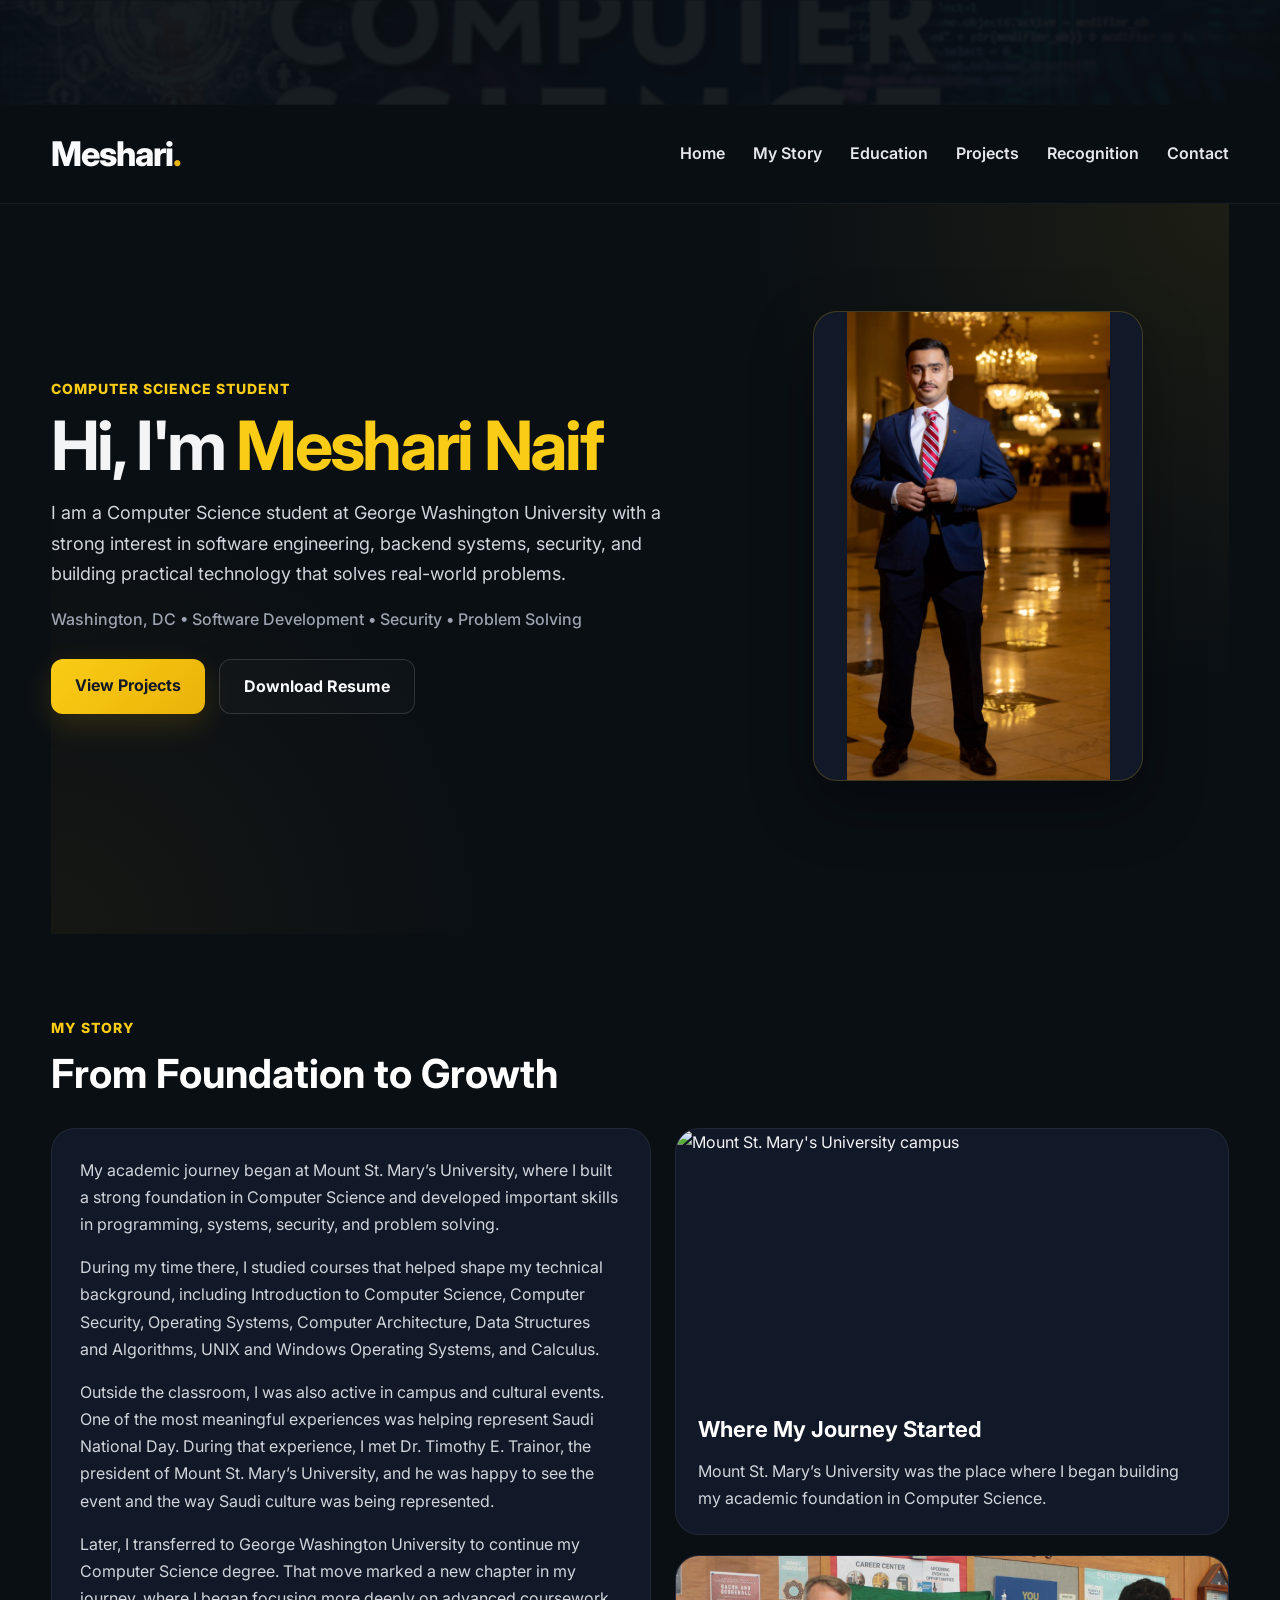
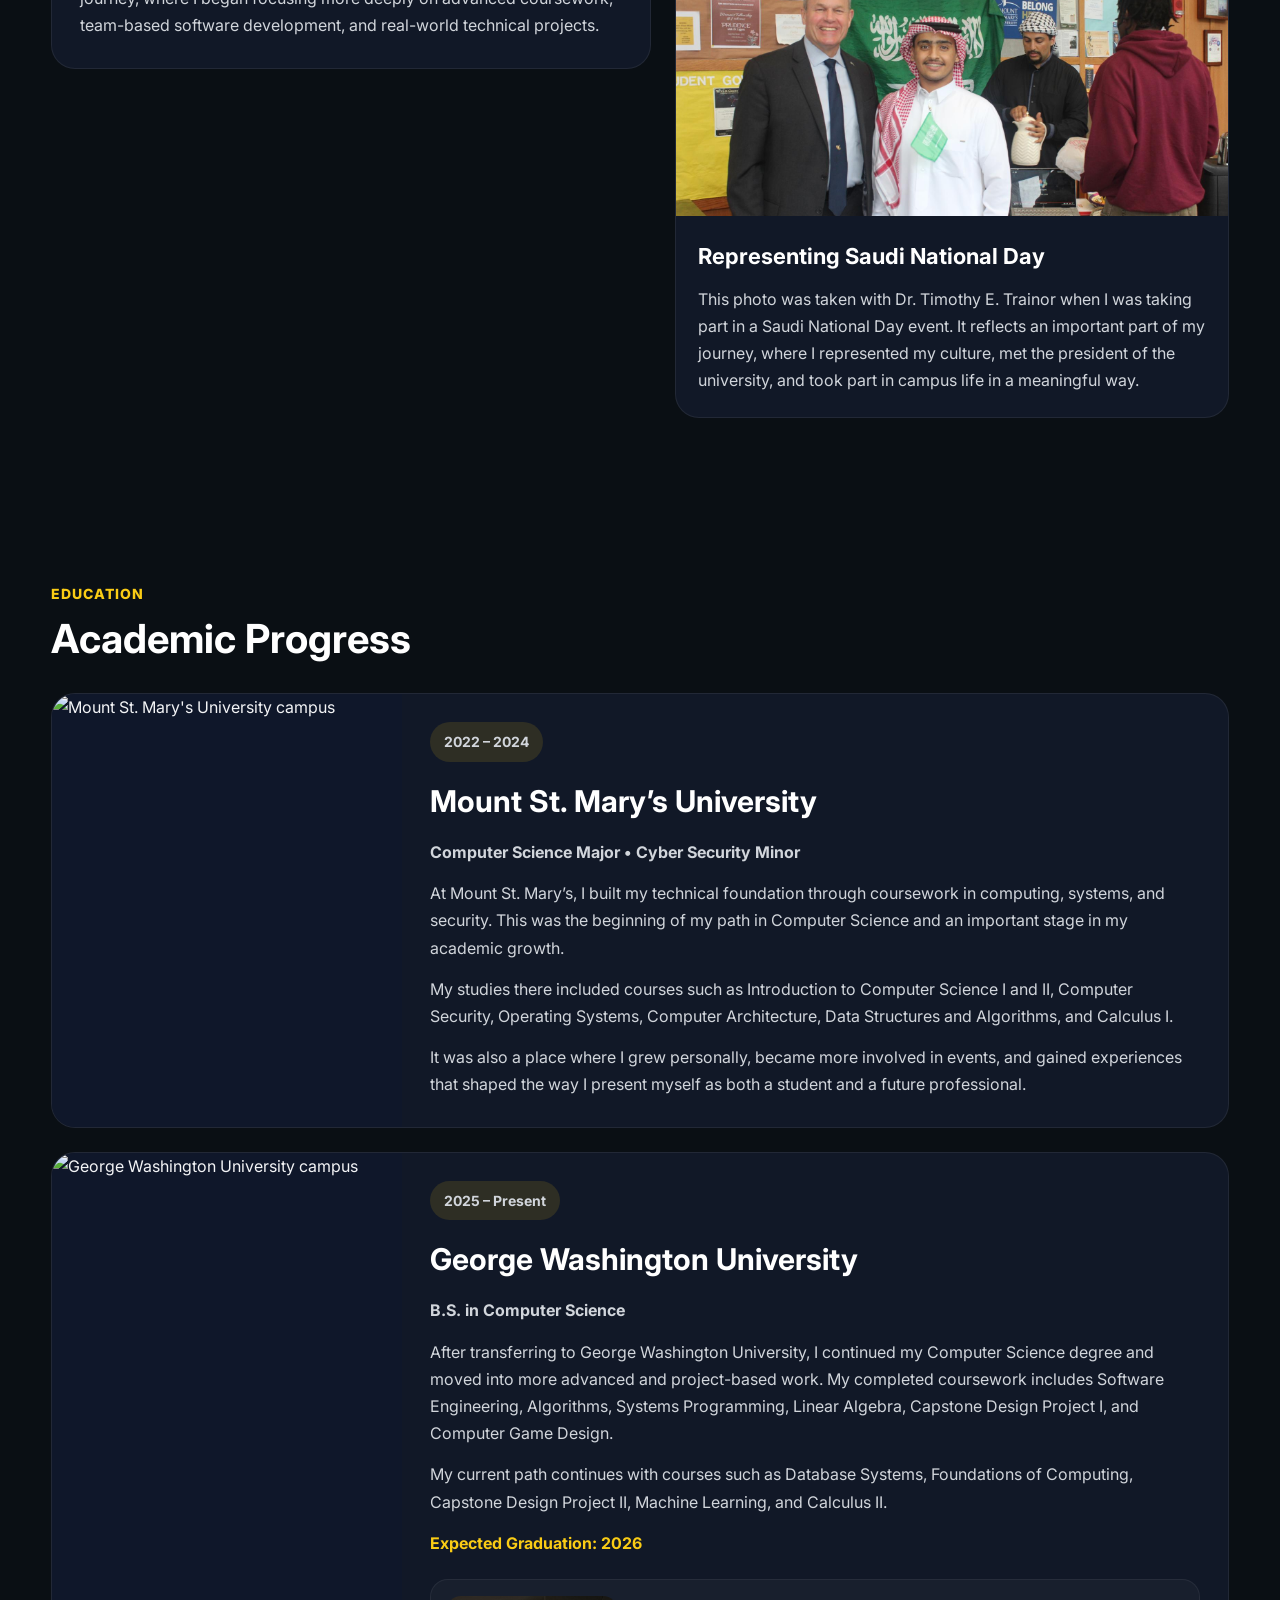
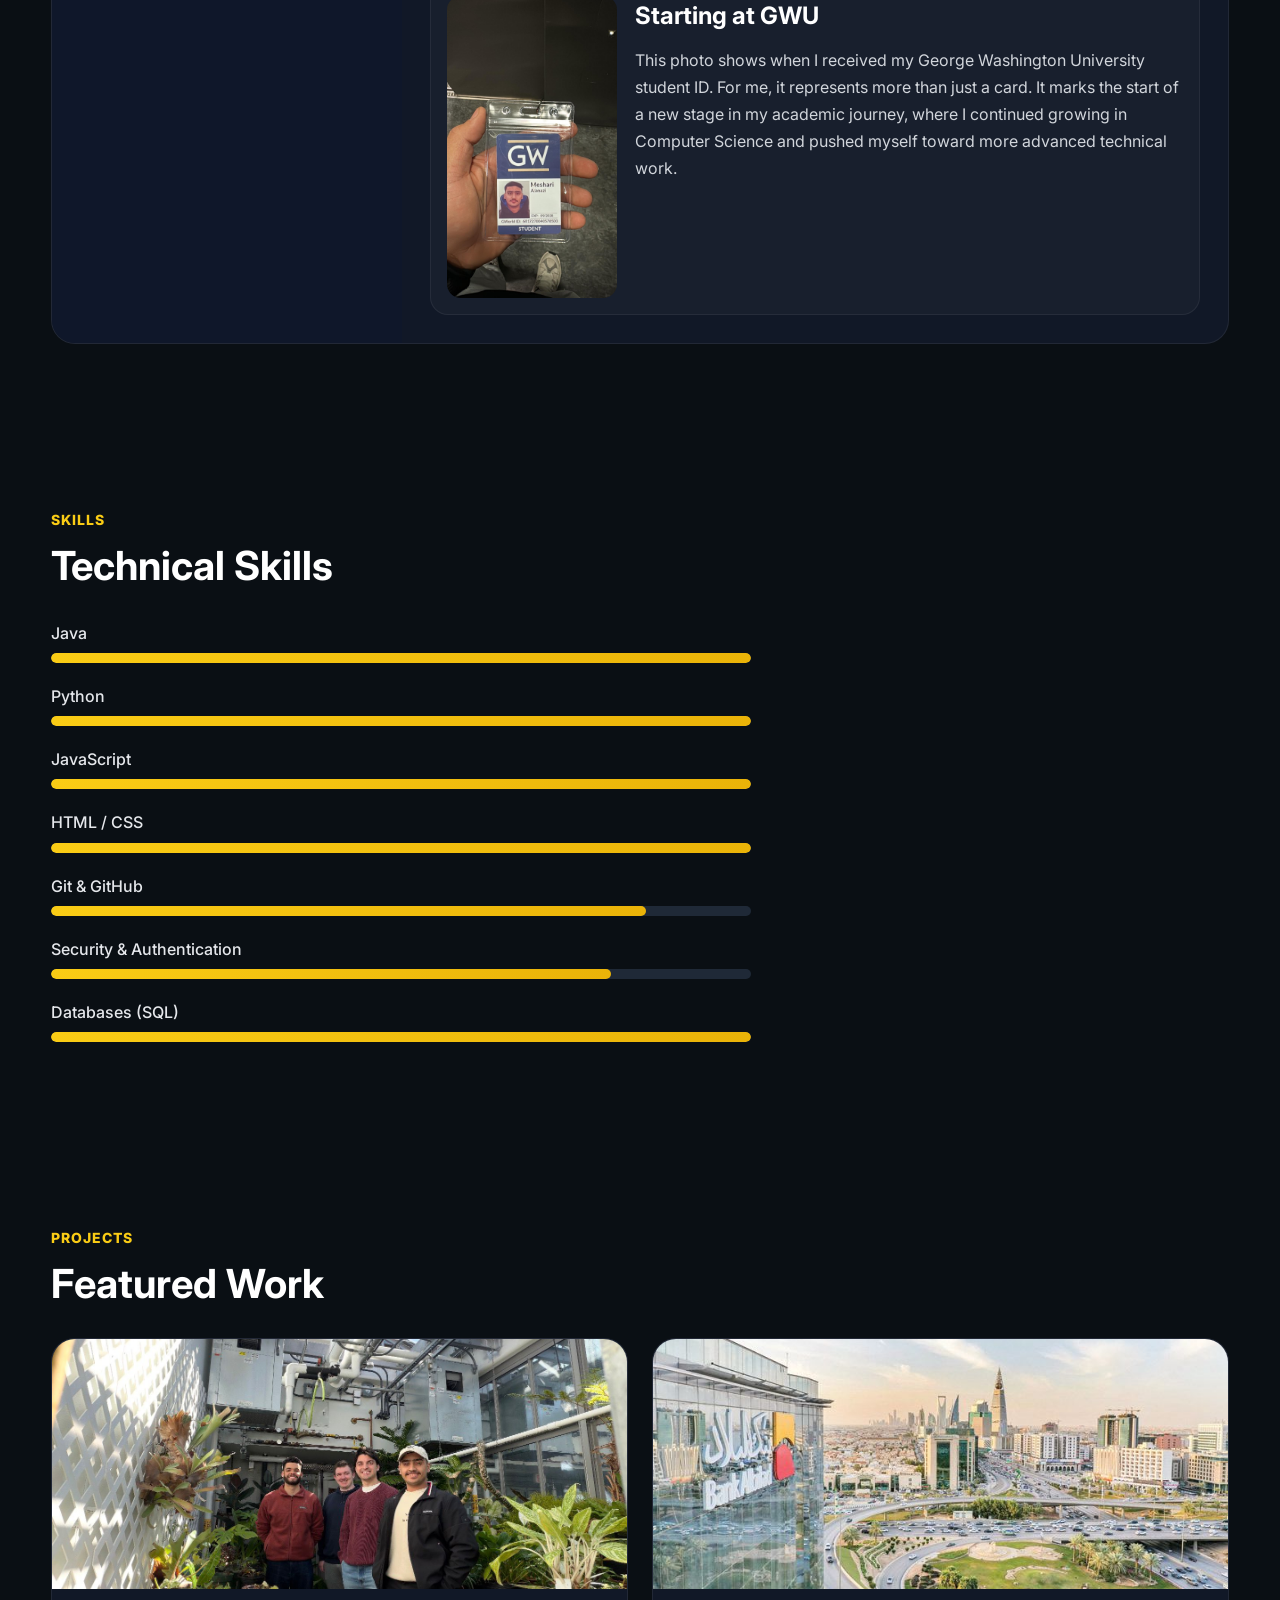
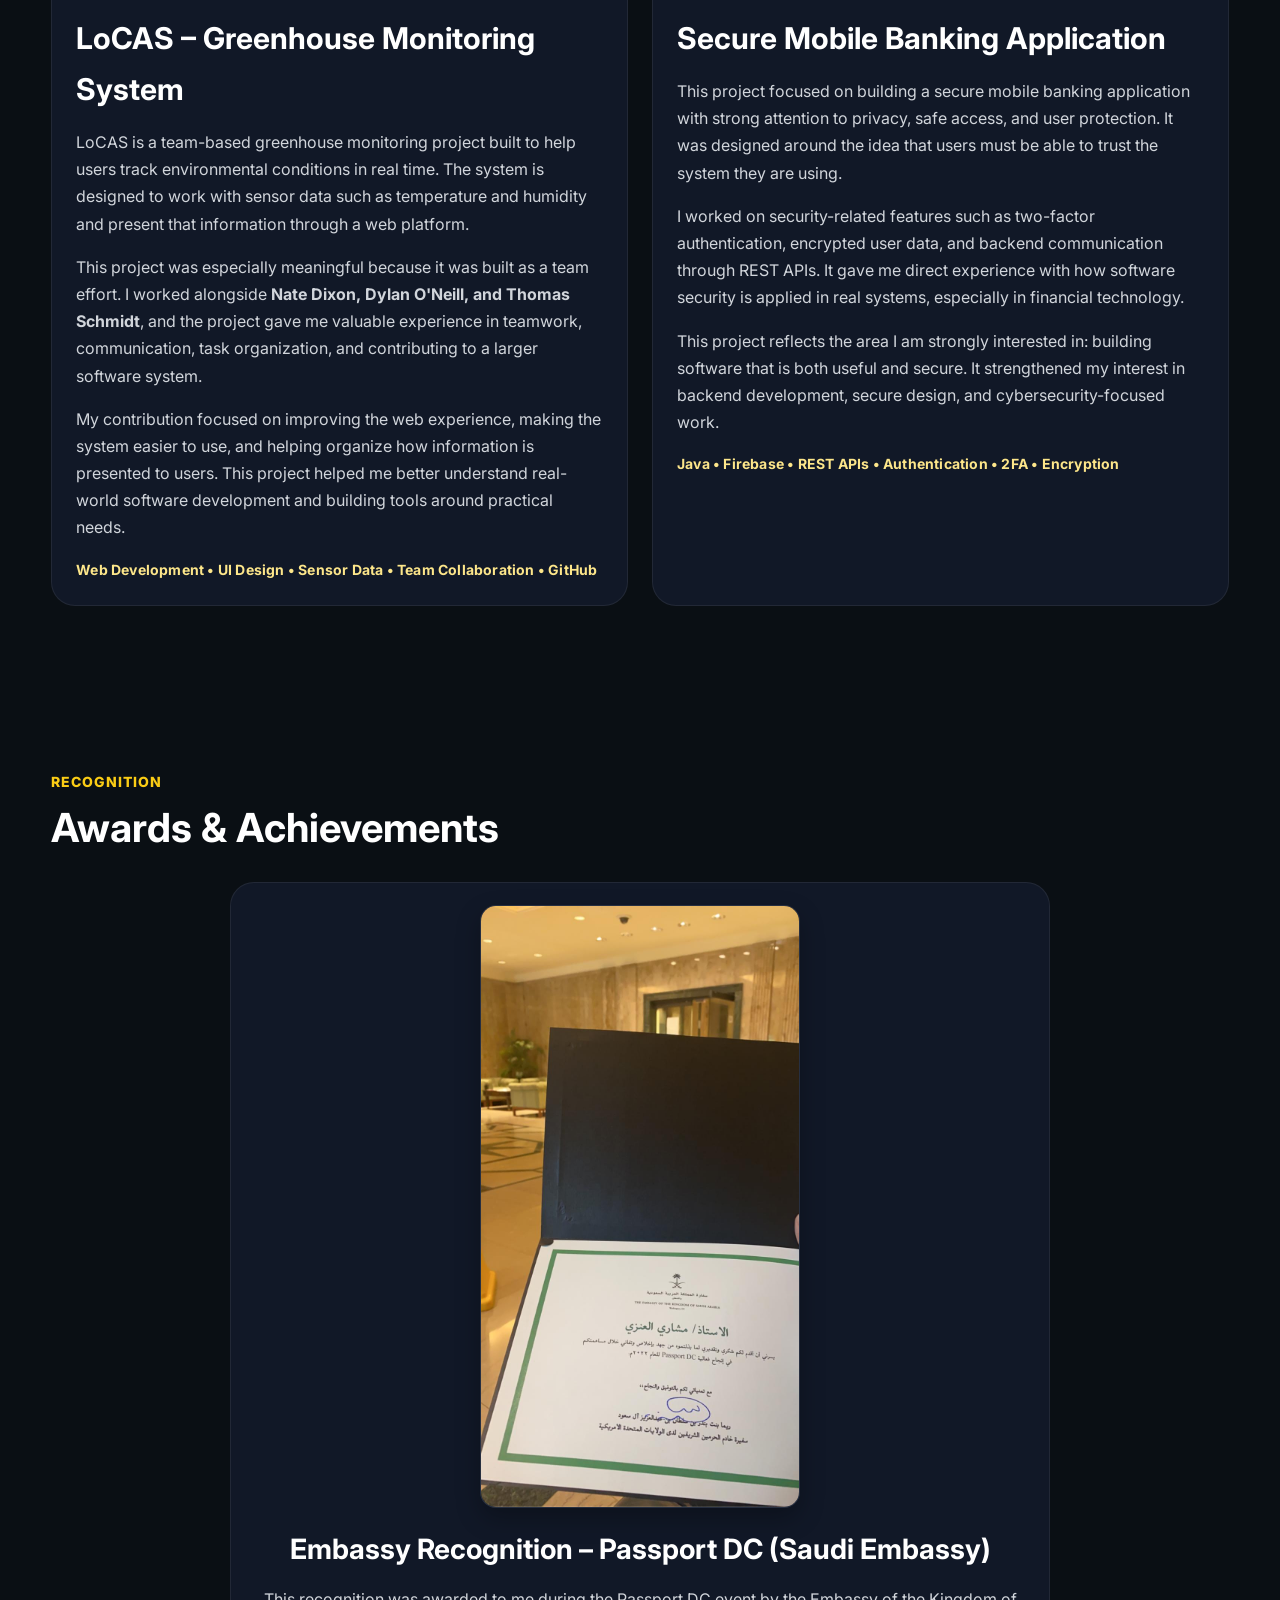
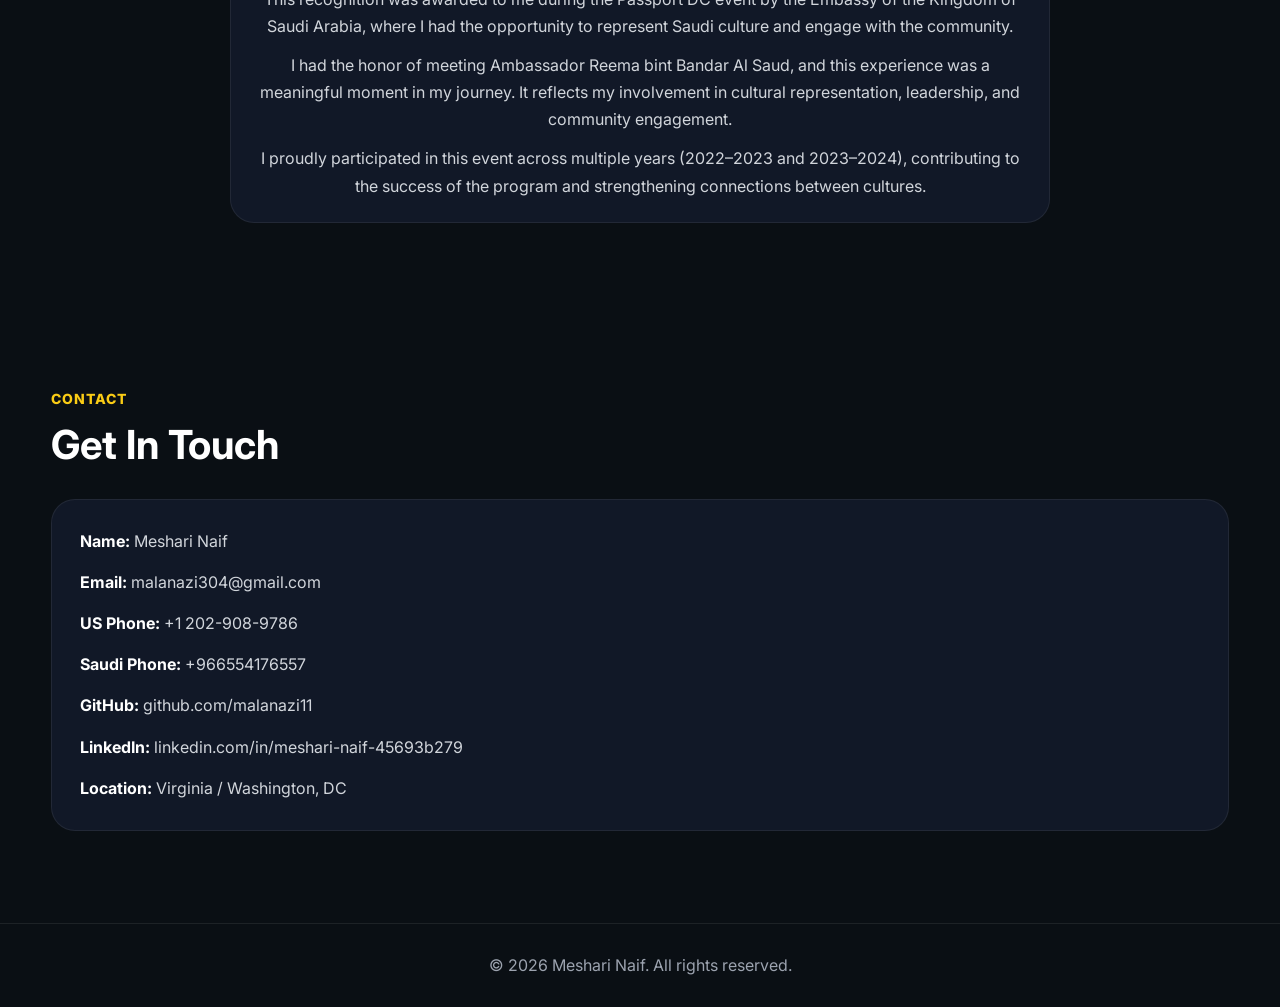
==== index.html @ 8fb0c84b "Add files via upload upload portfolio" ====
<!DOCTYPE html>
<html lang="en">
<head>
  <meta charset="UTF-8" />
  <meta name="viewport" content="width=device-width, initial-scale=1.0" />
  <title>Meshari Naif | Portfolio</title>

  <link rel="preconnect" href="https://fonts.googleapis.com">
  <link rel="preconnect" href="https://fonts.gstatic.com" crossorigin>
  <link href="https://fonts.googleapis.com/css2?family=Inter:wght@400;500;600;700;800&display=swap" rel="stylesheet">

  <link rel="stylesheet" href="style.css" />
</head>
<body>

  <div class="top-banner">
    <img src="images/cs-banner.jpg" alt="Computer Science banner">
  </div>

  <header class="header">
    <nav class="navbar">
      <a href="#home" class="logo">Meshari<span>.</span></a>

      <ul class="nav-links">
        <li><a href="#home">Home</a></li>
        <li><a href="#story">My Story</a></li>
        <li><a href="#education">Education</a></li>
        <li><a href="#projects">Projects</a></li>
        <li><a href="#recognition">Recognition</a></li>
        <li><a href="#contact">Contact</a></li>
      </ul>
    </nav>
  </header>

  <main>
    <!-- HOME -->
    <section id="home" class="section hero">
      <div class="hero-text">
        <p class="section-label">Computer Science Student</p>

        <h1>Hi, I'm <span>Meshari Naif</span></h1>

        <p class="hero-description">
          I am a Computer Science student at George Washington University with a strong interest in software engineering,
          backend systems, security, and building practical technology that solves real-world problems.
        </p>

        <p class="hero-subline">
          Washington, DC • Software Development • Security • Problem Solving
        </p>

        <div class="hero-buttons">
          <a href="#projects" class="btn btn-primary">View Projects</a>
          <a href="files/resume.pdf" target="_blank" class="btn btn-secondary">Download Resume</a>
        </div>
      </div>

      <div class="hero-image">
        <img src="images/profile.jpg" alt="Meshari Naif profile photo">
      </div>
    </section>

    <!-- STORY -->
    <section id="story" class="section">
      <div class="section-heading">
        <p class="section-label">My Story</p>
        <h2>From Foundation to Growth</h2>
      </div>

      <div class="story-grid">
        <div class="story-card">
          <p>
            My academic journey began at Mount St. Mary’s University, where I built a strong foundation in Computer Science
            and developed important skills in programming, systems, security, and problem solving.
          </p>

          <p>
            During my time there, I studied courses that helped shape my technical background, including Introduction to Computer Science,
            Computer Security, Operating Systems, Computer Architecture, Data Structures and Algorithms, UNIX and Windows Operating Systems,
            and Calculus.
          </p>

          <p>
            Outside the classroom, I was also active in campus and cultural events. One of the most meaningful experiences was helping
            represent Saudi National Day. During that experience, I met Dr. Timothy E. Trainor, the president of Mount St. Mary’s University,
            and he was happy to see the event and the way Saudi culture was being represented.
          </p>

          <p>
            Later, I transferred to George Washington University to continue my Computer Science degree.
            That move marked a new chapter in my journey, where I began focusing more deeply on advanced coursework,
            team-based software development, and real-world technical projects.
          </p>
        </div>

        <div class="story-side">
          <div class="story-photo-card">
            <img src="images/mount.jpg" alt="Mount St. Mary's University campus">
            <div class="photo-text">
              <h3>Where My Journey Started</h3>
              <p>
                Mount St. Mary’s University was the place where I began building my academic foundation in Computer Science.
              </p>
            </div>
          </div>

          <div class="story-photo-card">
            <img src="images/mount-event.jpg" alt="Photo with Dr. Timothy E. Trainor at a Saudi National Day event">
            <div class="photo-text">
              <h3>Representing Saudi National Day</h3>
              <p>
                This photo was taken with Dr. Timothy E. Trainor when I was taking part in a Saudi National Day event.
                It reflects an important part of my journey, where I represented my culture, met the president of the university,
                and took part in campus life in a meaningful way.
              </p>
            </div>
          </div>
        </div>
      </div>
    </section>

    <!-- EDUCATION -->
    <section id="education" class="section">
      <div class="section-heading">
        <p class="section-label">Education</p>
        <h2>Academic Progress</h2>
      </div>

      <div class="education-list">
        <div class="education-card education-side-card">
          <div class="education-image-wrap">
            <img src="images/mount.jpg" alt="Mount St. Mary's University campus">
          </div>

          <div class="education-body">
            <p class="date-pill">2022 – 2024</p>
            <h3>Mount St. Mary’s University</h3>
            <p class="degree"><strong>Computer Science Major • Cyber Security Minor</strong></p>

            <p>
              At Mount St. Mary’s, I built my technical foundation through coursework in computing, systems, and security.
              This was the beginning of my path in Computer Science and an important stage in my academic growth.
            </p>

            <p>
              My studies there included courses such as Introduction to Computer Science I and II, Computer Security,
              Operating Systems, Computer Architecture, Data Structures and Algorithms, and Calculus I.
            </p>

            <p>
              It was also a place where I grew personally, became more involved in events, and gained experiences that shaped the way I present myself as both a student and a future professional.
            </p>
          </div>
        </div>

        <div class="education-card education-side-card gwu-combined-card">
          <div class="education-image-wrap">
            <img src="images/gwu.jpg" alt="George Washington University campus">
          </div>

          <div class="education-body">
            <p class="date-pill">2025 – Present</p>
            <h3>George Washington University</h3>
            <p class="degree"><strong>B.S. in Computer Science</strong></p>

            <p>
              After transferring to George Washington University, I continued my Computer Science degree and moved into more advanced
              and project-based work. My completed coursework includes Software Engineering, Algorithms, Systems Programming,
              Linear Algebra, Capstone Design Project I, and Computer Game Design.
            </p>

            <p>
              My current path continues with courses such as Database Systems, Foundations of Computing, Capstone Design Project II,
              Machine Learning, and Calculus II.
            </p>

            <p class="highlight">Expected Graduation: 2026</p>

            <div class="gwu-start-box">
              <img src="images/gwu-id.jpg" alt="George Washington University student ID">
              <div>
                <h4>Starting at GWU</h4>
                <p>
                  This photo shows when I received my George Washington University student ID.
                  For me, it represents more than just a card. It marks the start of a new stage in my academic journey,
                  where I continued growing in Computer Science and pushed myself toward more advanced technical work.
                </p>
              </div>
            </div>
          </div>
        </div>
      </div>
    </section>

<!-- SKILLS -->
<section id="skills" class="section">
  <div class="section-heading">
    <p class="section-label">Skills</p>
    <h2>Technical Skills</h2>
  </div>

  <div class="skills-bars">

    <div class="skill">
      <span>Java</span>
      <div class="bar"><div class="fill" style="width: 100%"></div></div>
    </div>

    <div class="skill">
      <span>Python</span>
      <div class="bar"><div class="fill" style="width: 100%"></div></div>
    </div>

    <div class="skill">
      <span>JavaScript</span>
      <div class="bar"><div class="fill" style="width: 100%"></div></div>
    </div>

    <div class="skill">
      <span>HTML / CSS</span>
      <div class="bar"><div class="fill" style="width: 100%"></div></div>
    </div>

    <div class="skill">
      <span>Git & GitHub</span>
      <div class="bar"><div class="fill" style="width: 85%"></div></div>
    </div>

    <div class="skill">
      <span>Security & Authentication</span>
      <div class="bar"><div class="fill" style="width: 80%"></div></div>
    </div>

    <div class="skill">
      <span>Databases (SQL)</span>
      <div class="bar"><div class="fill" style="width: 100%"></div></div>
    </div>

  </div>
</section>

    <!-- PROJECTS -->
    <section id="projects" class="section">
      <div class="section-heading">
        <p class="section-label">Projects</p>
        <h2>Featured Work</h2>
      </div>

      <div class="projects-grid">
        <div class="project-card">
          <img src="images/locas-team.jpg" alt="LoCAS team project image">

          <div class="project-content">
            <h3>LoCAS – Greenhouse Monitoring System</h3>

            <p>
              LoCAS is a team-based greenhouse monitoring project built to help users track environmental conditions in real time.
              The system is designed to work with sensor data such as temperature and humidity and present that information through a web platform.
            </p>

            <p>
              This project was especially meaningful because it was built as a team effort. I worked alongside
              <strong>Nate Dixon, Dylan O'Neill, and Thomas Schmidt</strong>, and the project gave me valuable experience
              in teamwork, communication, task organization, and contributing to a larger software system.
            </p>

            <p>
              My contribution focused on improving the web experience, making the system easier to use, and helping organize how information is presented to users.
              This project helped me better understand real-world software development and building tools around practical needs.
            </p>

            <p class="tech-line">Web Development • UI Design • Sensor Data • Team Collaboration • GitHub</p>
          </div>
        </div>

        <div class="project-card">
          <img src="images/bank-app.jpg" alt="Secure mobile banking application image">

          <div class="project-content">
            <h3>Secure Mobile Banking Application</h3>

            <p>
              This project focused on building a secure mobile banking application with strong attention to privacy, safe access, and user protection.
              It was designed around the idea that users must be able to trust the system they are using.
            </p>

            <p>
              I worked on security-related features such as two-factor authentication, encrypted user data, and backend communication through REST APIs.
              It gave me direct experience with how software security is applied in real systems, especially in financial technology.
            </p>

            <p>
              This project reflects the area I am strongly interested in: building software that is both useful and secure.
              It strengthened my interest in backend development, secure design, and cybersecurity-focused work.
            </p>

            <p class="tech-line">Java • Firebase • REST APIs • Authentication • 2FA • Encryption</p>
          </div>
        </div>
      </div>
    </section>

    <!-- RECOGNITION -->
    <section id="recognition" class="section">
      <div class="section-heading">
        <p class="section-label">Recognition</p>
        <h2>Awards & Achievements</h2>
      </div>

      <div class="recognition-card compact-recognition">
        <div class="recognition-image small-recognition-image">
          <img src="images/certificate.jpg" alt="Embassy recognition certificate">
        </div>

        <div class="recognition-content compact-recognition-content">
          <h3>Embassy Recognition – Passport DC (Saudi Embassy)</h3>
          <p>
            This recognition was awarded to me during the Passport DC event by the Embassy of the Kingdom of Saudi Arabia, where I had the opportunity to represent Saudi culture and engage with the community.
        </p>
          <p>
            I had the honor of meeting Ambassador Reema bint Bandar Al Saud, and this experience was a meaningful moment in my journey. It reflects my involvement in cultural representation, leadership, and community engagement.
        </p>

        <p>
            I proudly participated in this event across multiple years (2022–2023 and 2023–2024), contributing to the success of the program and strengthening connections between cultures.
        </p>
        </div>
      </div>
    </section>

    <!-- CONTACT -->
    <section id="contact" class="section">
      <div class="section-heading">
        <p class="section-label">Contact</p>
        <h2>Get In Touch</h2>
      </div>

      <div class="contact-card">
        <p><strong>Name:</strong> Meshari Naif</p>
        <p><strong>Email:</strong> malanazi304@gmail.com</p>
        <p><strong>US Phone:</strong> +1 202-908-9786</p>
        <p><strong>Saudi Phone:</strong> +966554176557</p>
        <p><strong>GitHub:</strong> github.com/malanazi11</p>
        <p><strong>LinkedIn:</strong> linkedin.com/in/meshari-naif-45693b279</p>
        <p><strong>Location:</strong> Virginia / Washington, DC</p>
      </div>
    </section>
  </main>

  <footer class="footer">
    <p>© 2026 Meshari Naif. All rights reserved.</p>
  </footer>

  <script src="script.js"></script>
</body>
</html>
---- style.css ----
* {
  margin: 0;
  padding: 0;
  box-sizing: border-box;
}

html {
  scroll-behavior: smooth;
}

body {
  font-family: 'Inter', sans-serif;
  background: #0a0f14;
  color: #f3f4f6;
  line-height: 1.7;
}

/* Banner */
.top-banner {
  width: 100%;
  height: 105px;
  overflow: hidden;
  position: relative;
  background: #0a0f14;
}

.top-banner img {
  width: 100%;
  height: 100%;
  display: block;
  object-fit: cover;
  object-position: center;
  opacity: 0.18;
  filter: blur(1px);
}

.top-banner::after {
  content: "";
  position: absolute;
  inset: 0;
  background: rgba(10, 15, 20, 0.68);
}

/* Header */
.header {
  position: sticky;
  top: 0;
  z-index: 1000;
  background: rgba(10, 15, 20, 0.98);
  backdrop-filter: blur(12px);
  border-bottom: 1px solid rgba(255, 255, 255, 0.06);
}

.navbar {
  width: 92%;
  max-width: 1200px;
  margin: 0 auto;
  padding: 20px 0;
  display: flex;
  justify-content: space-between;
  align-items: center;
}

.logo {
  color: #f9fafb;
  text-decoration: none;
  font-size: 34px;
  font-weight: 800;
  letter-spacing: -0.03em;
}

.logo span {
  color: #eab308;
}

.nav-links {
  list-style: none;
  display: flex;
  gap: 28px;
}

.nav-links a {
  color: #e5e7eb;
  text-decoration: none;
  font-weight: 600;
  transition: 0.25s ease;
}

.nav-links a:hover {
  color: #facc15;
}

/* General */
.section {
  width: 92%;
  max-width: 1200px;
  margin: 0 auto;
  padding: 82px 0;
}

.section-label {
  color: #facc15;
  font-size: 14px;
  font-weight: 800;
  text-transform: uppercase;
  letter-spacing: 1px;
  margin-bottom: 10px;
}

.section-heading {
  margin-bottom: 30px;
}

.section-heading h2 {
  font-size: 40px;
  line-height: 1.2;
  color: #ffffff;
}

/* Hero */
.hero {
  min-height: calc(100vh - 170px);
  display: grid;
  grid-template-columns: 1.1fr 0.9fr;
  align-items: center;
  gap: 64px;
  padding-top: 36px;
  background:
    radial-gradient(circle at top right, rgba(250, 204, 21, 0.08), transparent 35%),
    radial-gradient(circle at bottom left, rgba(234, 179, 8, 0.05), transparent 32%);
}

.hero-text {
  max-width: 680px;
}

.hero h1 {
  font-size: 68px;
  line-height: 1.02;
  margin-bottom: 18px;
  letter-spacing: -0.04em;
}

.hero h1 span {
  color: #facc15;
}

.hero-description {
  font-size: 18px;
  color: #d1d5db;
  margin-bottom: 16px;
}

.hero-subline {
  color: #9ca3af;
  margin-bottom: 26px;
  font-weight: 500;
}

.hero-buttons {
  display: flex;
  flex-wrap: wrap;
  gap: 14px;
}

.btn {
  display: inline-block;
  padding: 13px 24px;
  border-radius: 12px;
  text-decoration: none;
  font-weight: 700;
  transition: 0.25s ease;
}

.btn-primary {
  background: linear-gradient(135deg, #facc15, #eab308);
  color: #111827;
  box-shadow: 0 10px 30px rgba(234, 179, 8, 0.16);
}

.btn-primary:hover {
  transform: translateY(-2px);
}

.btn-secondary {
  border: 1px solid rgba(255, 255, 255, 0.14);
  color: #f8fafc;
  background: rgba(255, 255, 255, 0.02);
}

.btn-secondary:hover {
  border-color: rgba(250, 204, 21, 0.45);
  color: #facc15;
}

.hero-image {
  display: flex;
  justify-content: center;
}

.hero-image img {
  width: 330px;
  max-height: 470px;
  height: auto;
  object-fit: contain;
  border-radius: 24px;
  border: 1px solid rgba(250, 204, 21, 0.20);
  box-shadow: 0 24px 60px rgba(0, 0, 0, 0.35);
  background: #111827;
  transition: 0.3s ease;
}

.hero-image img:hover {
  transform: scale(1.02);
}

/* Cards */
.story-card,
.education-card,
.contact-card,
.project-card,
.recognition-card,
.story-photo-card {
  background: #111827;
  border: 1px solid rgba(255, 255, 255, 0.07);
  border-radius: 24px;
}

/* Story */
.story-grid {
  display: grid;
  grid-template-columns: 1.04fr 0.96fr;
  gap: 24px;
  align-items: start;
}

.story-card {
  padding: 28px;
}

.story-card p {
  color: #d1d5db;
  margin-bottom: 16px;
}

.story-card p:last-child {
  margin-bottom: 0;
}

.story-side {
  display: grid;
  gap: 20px;
}

.story-photo-card {
  overflow: hidden;
}

.story-photo-card img {
  width: 100%;
  height: 260px;
  object-fit: cover;
  display: block;
}

.photo-text {
  padding: 22px;
}

.photo-text h3 {
  font-size: 22px;
  margin-bottom: 10px;
  color: #ffffff;
}

.photo-text p {
  color: #d1d5db;
}

/* Education */
.education-list {
  display: grid;
  gap: 24px;
}

.education-side-card {
  display: grid;
  grid-template-columns: 350px 1fr;
  overflow: hidden;
}

.education-image-wrap {
  background: #0f172a;
}

.education-image-wrap img {
  width: 100%;
  height: 100%;
  min-height: 100%;
  object-fit: cover;
  display: block;
}

.education-body {
  padding: 28px;
}

.education-body h3 {
  font-size: 30px;
  margin-bottom: 12px;
  color: #ffffff;
}

.education-body p {
  color: #d1d5db;
  margin-bottom: 14px;
}

.education-body p:last-child {
  margin-bottom: 0;
}

.degree {
  color: #f8fafc;
}

.date-pill {
  display: inline-block;
  padding: 8px 14px;
  border-radius: 999px;
  background: rgba(250, 204, 21, 0.12);
  color: #fde68a;
  font-weight: 700;
  font-size: 14px;
  margin-bottom: 14px;
}

.highlight {
  color: #facc15 !important;
  font-weight: 700;
}

.gwu-start-box {
  margin-top: 22px;
  display: grid;
  grid-template-columns: 170px 1fr;
  gap: 18px;
  align-items: start;
  padding: 16px;
  border-radius: 18px;
  background: rgba(255, 255, 255, 0.03);
  border: 1px solid rgba(255, 255, 255, 0.06);
}

.gwu-start-box img {
  width: 100%;
  border-radius: 14px;
  display: block;
}

.gwu-start-box h4 {
  font-size: 24px;
  margin-bottom: 10px;
  color: #ffffff;
}

.gwu-start-box p {
  margin-bottom: 0;
  color: #d1d5db;
}

/* Projects */
.projects-grid {
  display: grid;
  grid-template-columns: repeat(2, 1fr);
  gap: 24px;
}

.project-card {
  overflow: hidden;
  transition: 0.25s ease;
}

.project-card:hover {
  transform: translateY(-5px);
  border-color: rgba(250, 204, 21, 0.22);
}

.project-card img {
  width: 100%;
  height: 250px;
  object-fit: cover;
  display: block;
  background: #0f172a;
}

.project-content {
  padding: 24px;
}

.project-content h3 {
  font-size: 30px;
  margin-bottom: 14px;
  color: #ffffff;
}

.project-content p {
  color: #d1d5db;
  margin-bottom: 16px;
}

.project-content p:last-child {
  margin-bottom: 0;
}

.tech-line {
  color: #fde68a !important;
  font-size: 14px;
  font-weight: 700;
  letter-spacing: 0.2px;
}

/* Recognition */
.compact-recognition {
  max-width: 820px;
  margin: 0 auto;
  padding: 22px;
}

.small-recognition-image {
  display: flex;
  justify-content: center;
  margin-bottom: 18px;
}

.small-recognition-image img {
  width: 100%;
  max-width: 320px;
  height: auto;
  object-fit: contain;
  border-radius: 16px;
  border: 1px solid rgba(255, 255, 255, 0.10);
  background: #0f172a;
  box-shadow: 0 10px 24px rgba(0, 0, 0, 0.28);
}

.compact-recognition-content h3 {
  text-align: center;
  font-size: 28px;
  margin-bottom: 12px;
  color: #ffffff;
}

.compact-recognition-content p {
  text-align: center;
  color: #d1d5db;
  margin-bottom: 12px;
}

.compact-recognition-content p:last-child {
  margin-bottom: 0;
}

/* Contact */
.contact-card {
  padding: 28px;
}

.contact-card p {
  color: #d1d5db;
  margin-bottom: 14px;
}

.contact-card p:last-child {
  margin-bottom: 0;
}

.contact-card strong {
  color: #ffffff;
}

/* Footer */
.footer {
  margin-top: 10px;
  padding: 28px 20px;
  text-align: center;
  color: #9ca3af;
  border-top: 1px solid rgba(255, 255, 255, 0.08);
}

/* Responsive */
@media (max-width: 1100px) {
  .hero,
  .story-grid,
  .projects-grid,
  .education-side-card,
  .gwu-start-box {
    grid-template-columns: 1fr;
  }

  .hero {
    min-height: auto;
    padding-top: 20px;
  }

  .hero-image {
    justify-content: flex-start;
  }
}

@media (max-width: 900px) {
  .hero h1 {
    font-size: 52px;
  }

  .section-heading h2 {
    font-size: 34px;
  }

  .project-content h3,
  .compact-recognition-content h3,
  .education-body h3 {
    font-size: 26px;
  }
}

@media (max-width: 768px) {
  .top-banner {
    height: 78px;
  }

  .navbar {
    flex-direction: column;
    gap: 18px;
  }

  .nav-links {
    flex-wrap: wrap;
    justify-content: center;
    gap: 14px;
  }

  .hero {
    text-align: center;
    min-height: auto;
    padding-top: 10px;
  }

  .hero-image {
    justify-content: center;
  }

  .hero-buttons {
    justify-content: center;
  }
}

@media (max-width: 576px) {
  .section {
    width: 92%;
    padding: 72px 0;
  }

  .hero h1 {
    font-size: 40px;
  }

  .hero-description {
    font-size: 16px;
  }

  .section-heading h2 {
    font-size: 30px;
  }

  .hero-image img {
    width: 245px;
  }

  .story-photo-card img,
  .project-card img,
  .education-image-wrap img {
    height: 220px;
  }
}
@media (max-width: 900px) {
  .skills-grid {
    grid-template-columns: 1fr 1fr;
  }
}

@media (max-width: 600px) {
  .skills-grid {
    grid-template-columns: 1fr;
  }
}
/* Skills Bars */
.skills-bars {
  max-width: 700px;
}

.skill {
  margin-bottom: 20px;
}

.skill span {
  display: block;
  margin-bottom: 6px;
  font-weight: 500;
  color: #e5e7eb;
}

.bar {
  width: 100%;
  height: 10px;
  background: #1f2937;
  border-radius: 10px;
  overflow: hidden;
}

.fill {
  height: 100%;
  background: linear-gradient(90deg, #facc15, #eab308);
  border-radius: 10px;
  transition: width 1s ease;
}
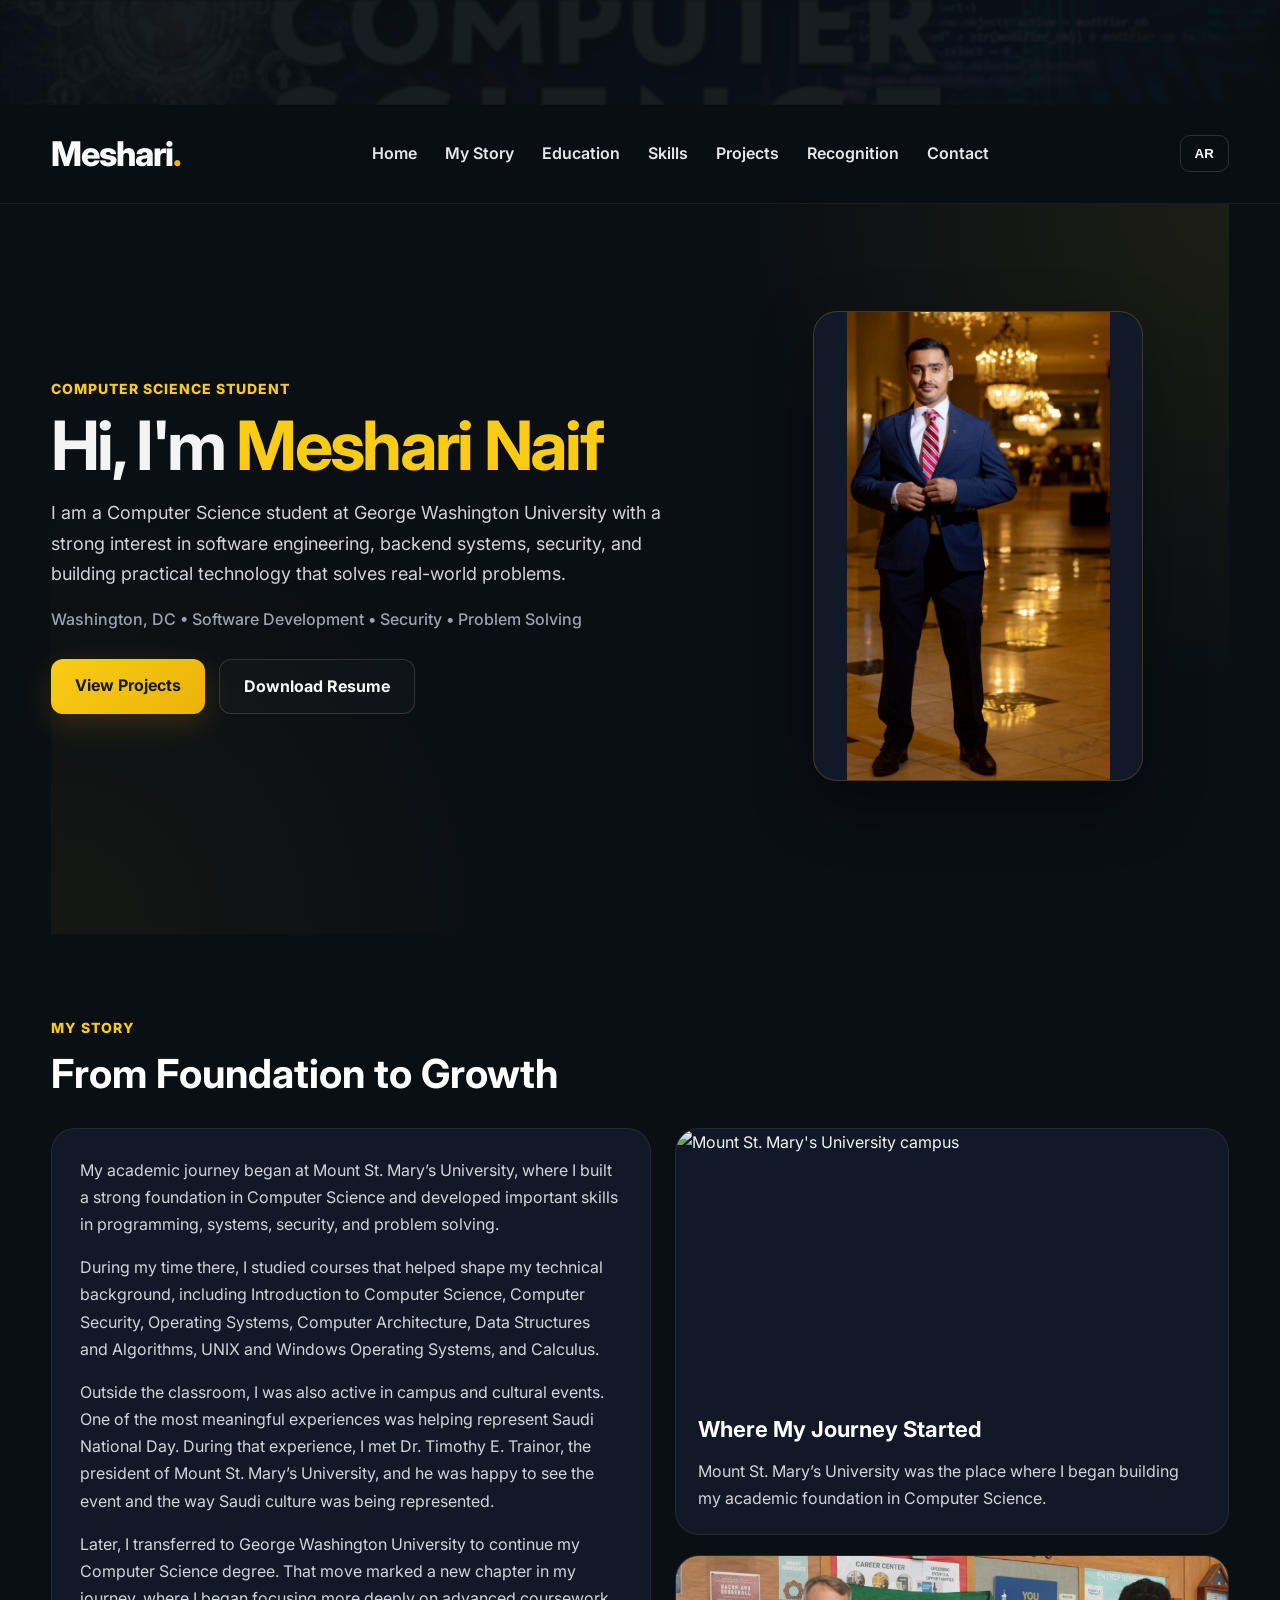
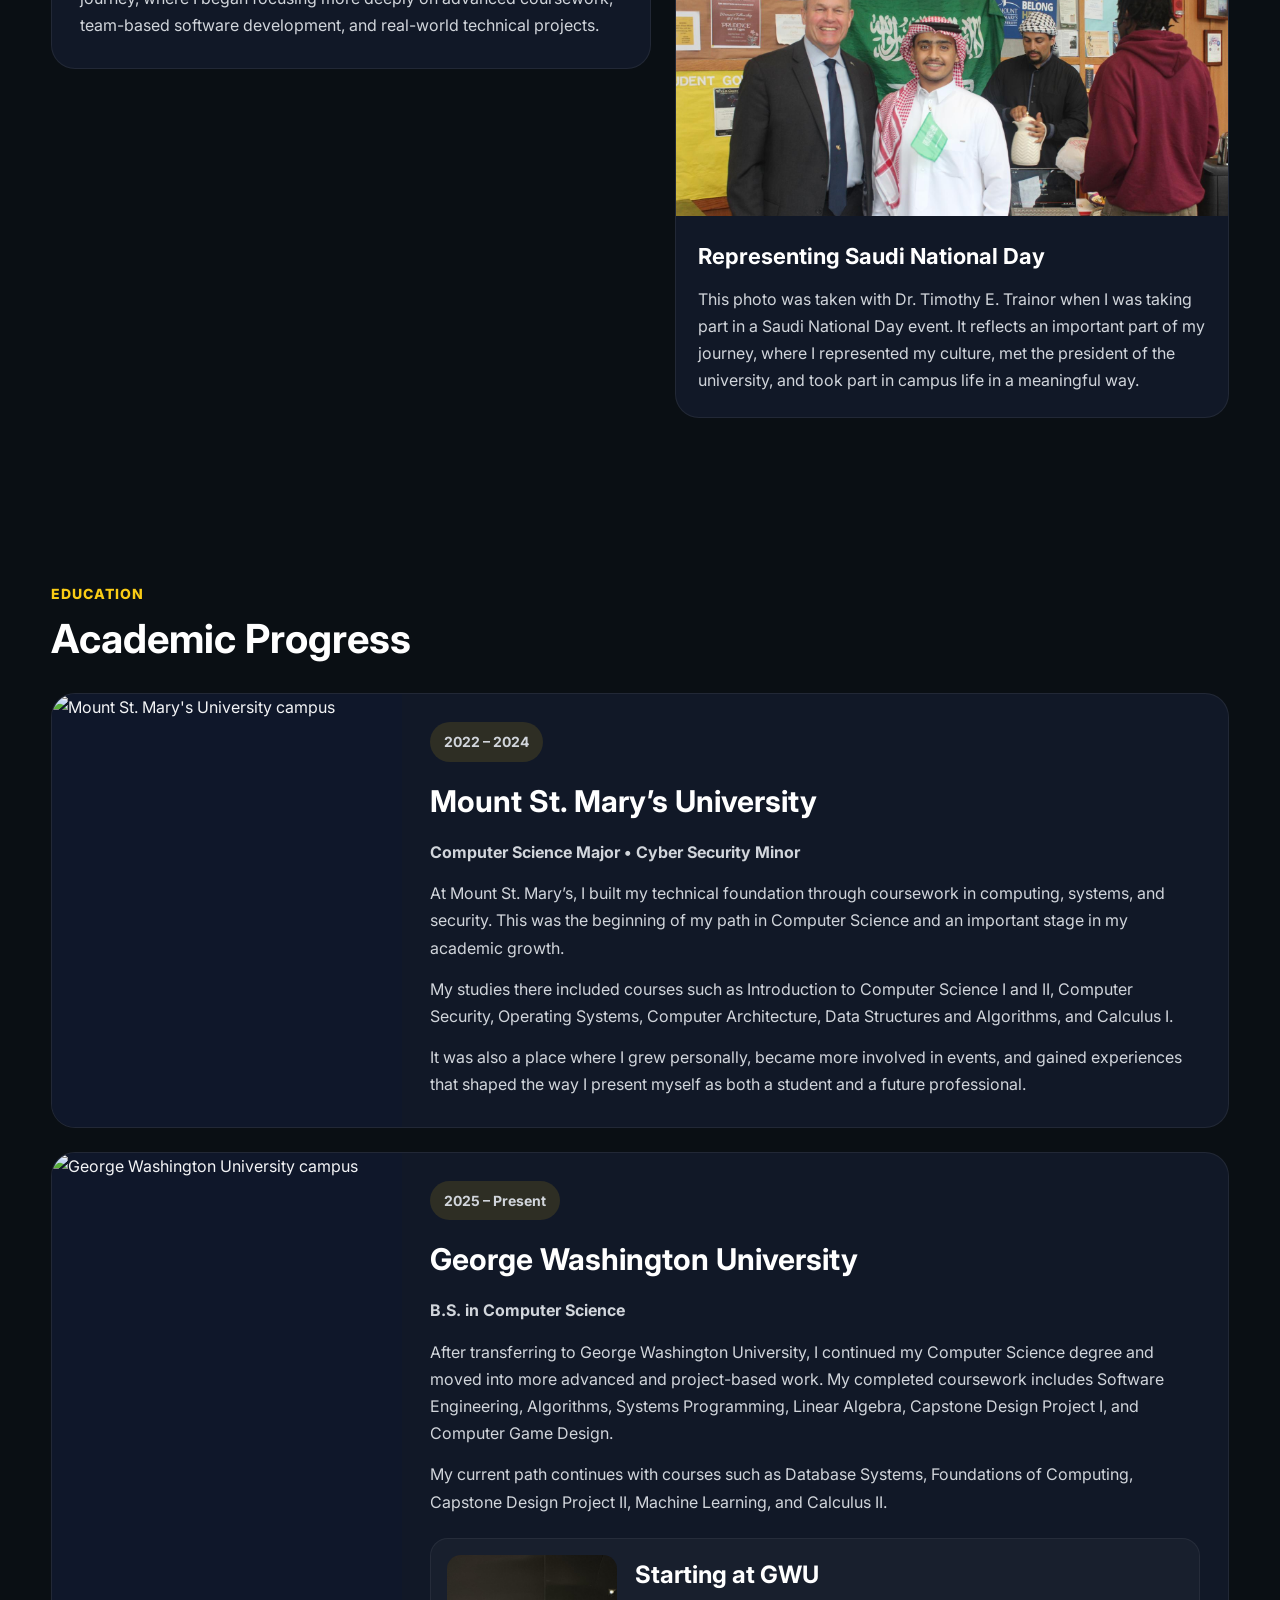
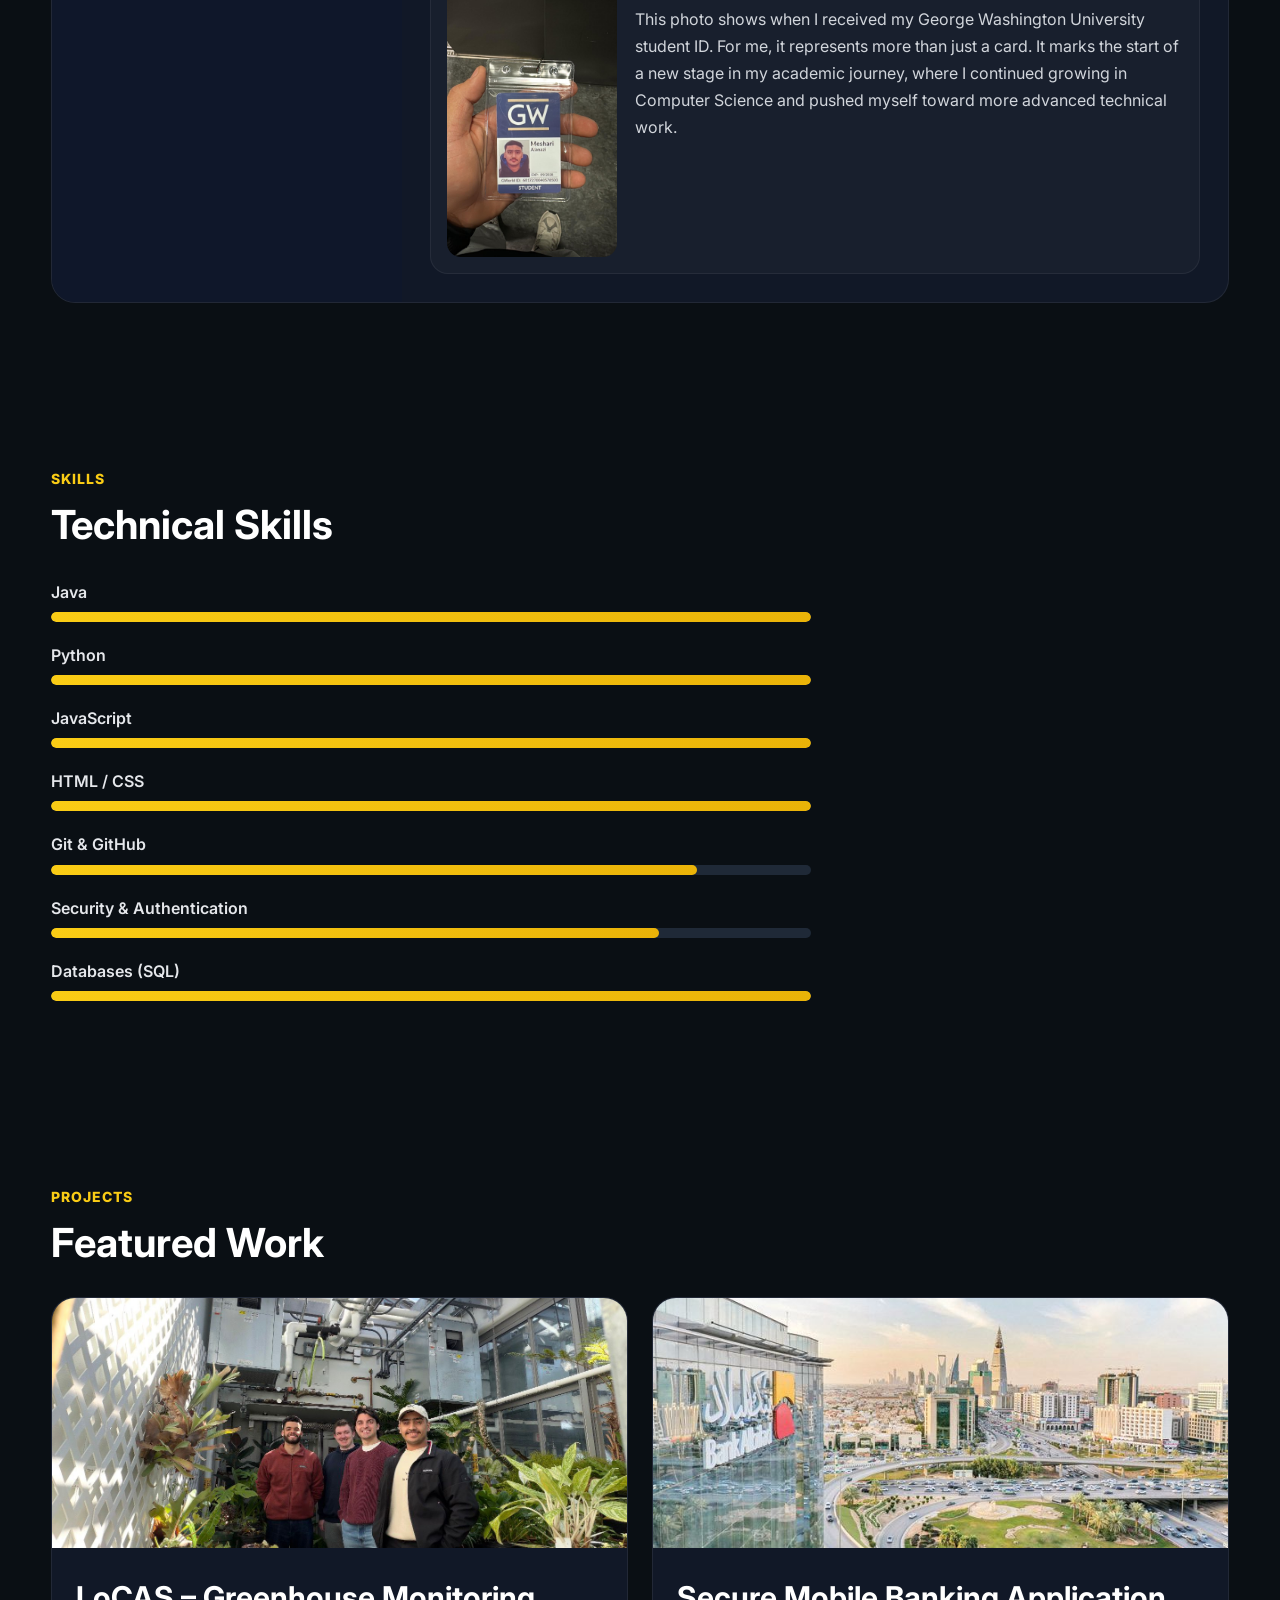
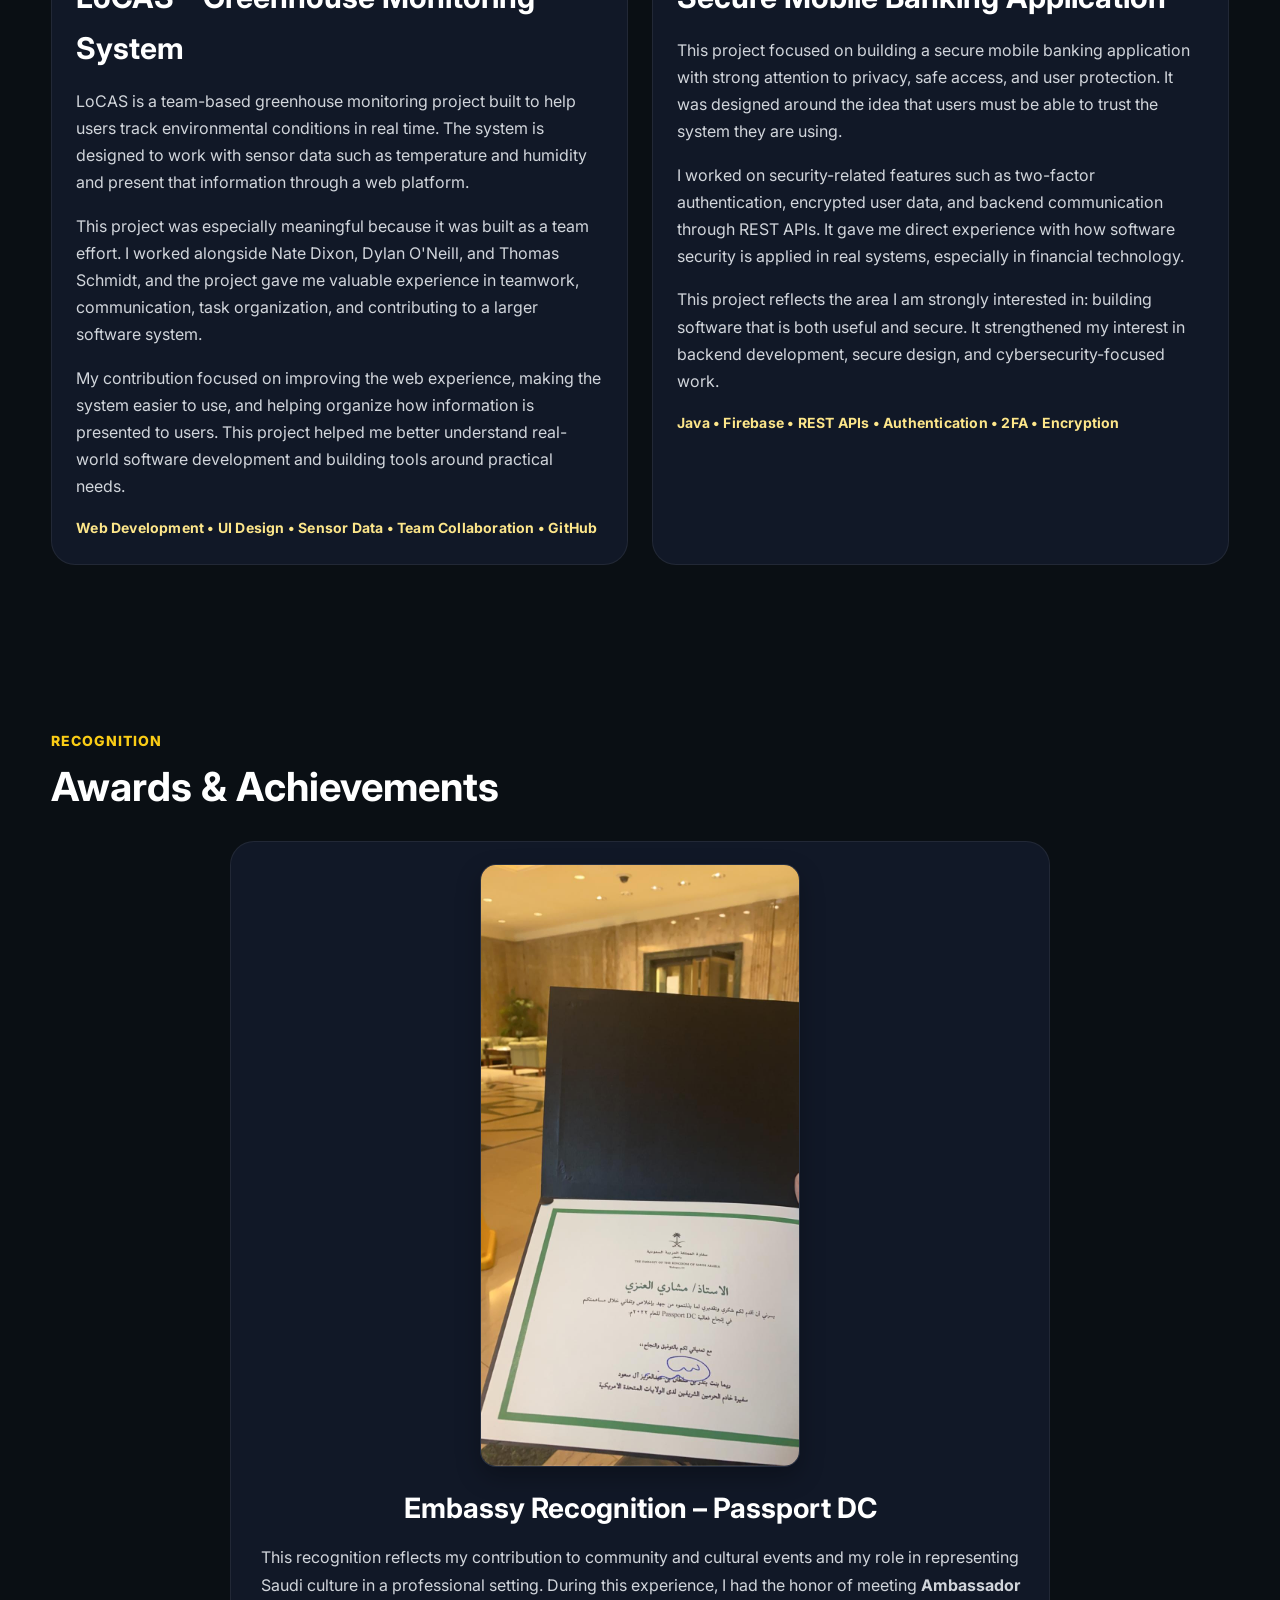
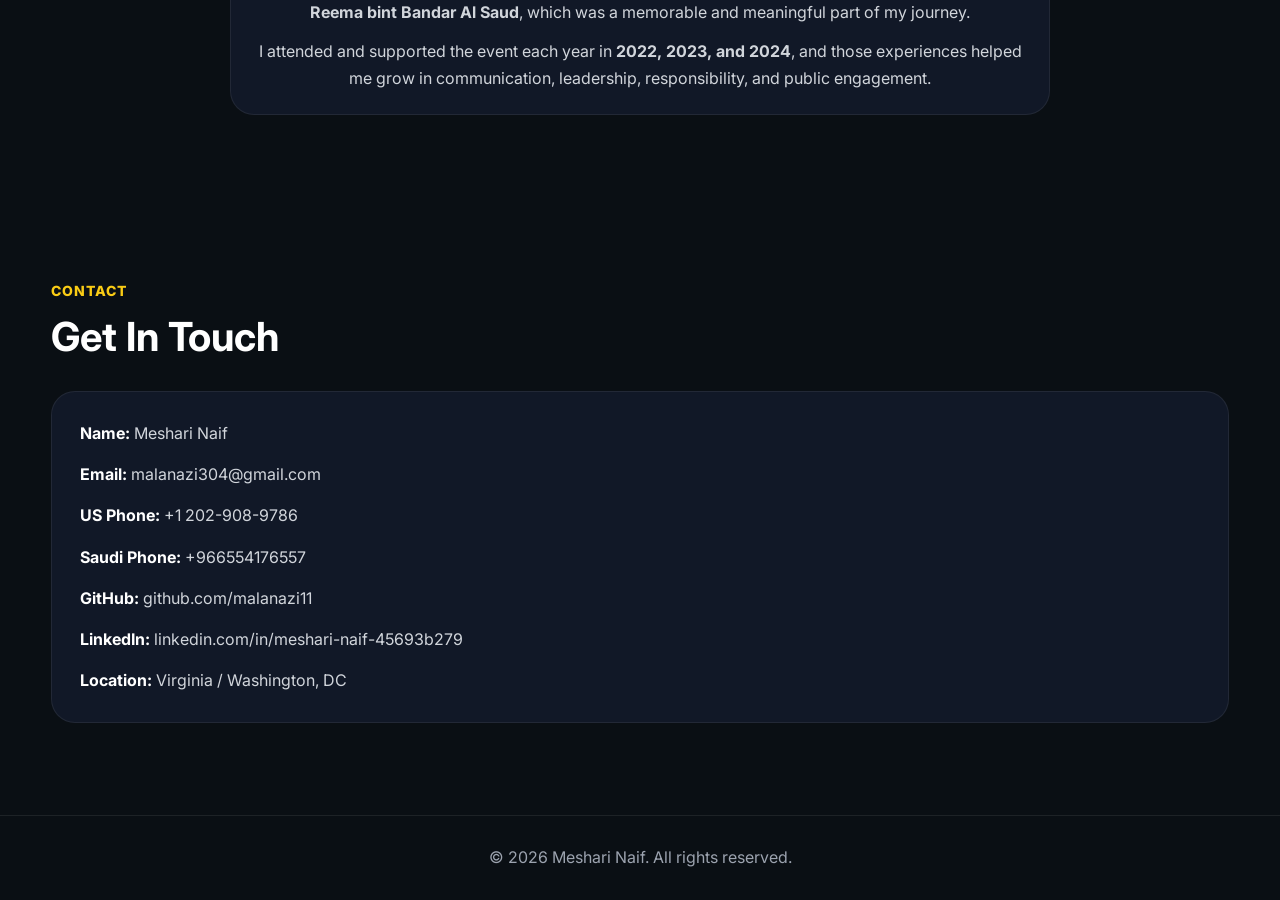
==== commit 91f9b15a: "Add files via upload update translation and content" ====
--- a/index.html
+++ b/index.html
@@ -22,13 +22,18 @@
       <a href="#home" class="logo">Meshari<span>.</span></a>
 
       <ul class="nav-links">
-        <li><a href="#home">Home</a></li>
-        <li><a href="#story">My Story</a></li>
-        <li><a href="#education">Education</a></li>
-        <li><a href="#projects">Projects</a></li>
-        <li><a href="#recognition">Recognition</a></li>
-        <li><a href="#contact">Contact</a></li>
+        <li><a href="#home" id="navHome">Home</a></li>
+        <li><a href="#story" id="navStory">My Story</a></li>
+        <li><a href="#education" id="navEducation">Education</a></li>
+        <li><a href="#skills" id="navSkills">Skills</a></li>
+        <li><a href="#projects" id="navProjects">Projects</a></li>
+        <li><a href="#recognition" id="navRecognition">Recognition</a></li>
+        <li><a href="#contact" id="navContact">Contact</a></li>
       </ul>
+
+      <div class="language-switch">
+        <button id="langToggle">AR</button>
+      </div>
     </nav>
   </header>
 
@@ -36,22 +41,22 @@
     <!-- HOME -->
     <section id="home" class="section hero">
       <div class="hero-text">
-        <p class="section-label">Computer Science Student</p>
-
-        <h1>Hi, I'm <span>Meshari Naif</span></h1>
-
-        <p class="hero-description">
+        <p class="section-label" id="heroLabel">Computer Science Student</p>
+
+        <h1 id="heroTitle">Hi, I'm <span>Meshari Naif</span></h1>
+
+        <p class="hero-description" id="heroDescription">
           I am a Computer Science student at George Washington University with a strong interest in software engineering,
           backend systems, security, and building practical technology that solves real-world problems.
         </p>
 
-        <p class="hero-subline">
+        <p class="hero-subline" id="heroSubline">
           Washington, DC • Software Development • Security • Problem Solving
         </p>
 
         <div class="hero-buttons">
-          <a href="#projects" class="btn btn-primary">View Projects</a>
-          <a href="files/resume.pdf" target="_blank" class="btn btn-secondary">Download Resume</a>
+          <a href="#projects" class="btn btn-primary" id="viewProjectsBtn">View Projects</a>
+          <a href="files/resume.pdf" target="_blank" class="btn btn-secondary" id="resumeBtn">Download Resume</a>
         </div>
       </div>
 
@@ -63,30 +68,30 @@
     <!-- STORY -->
     <section id="story" class="section">
       <div class="section-heading">
-        <p class="section-label">My Story</p>
-        <h2>From Foundation to Growth</h2>
+        <p class="section-label" id="storyLabel">My Story</p>
+        <h2 id="storyHeading">From Foundation to Growth</h2>
       </div>
 
       <div class="story-grid">
         <div class="story-card">
-          <p>
+          <p id="storyP1">
             My academic journey began at Mount St. Mary’s University, where I built a strong foundation in Computer Science
             and developed important skills in programming, systems, security, and problem solving.
           </p>
 
-          <p>
+          <p id="storyP2">
             During my time there, I studied courses that helped shape my technical background, including Introduction to Computer Science,
             Computer Security, Operating Systems, Computer Architecture, Data Structures and Algorithms, UNIX and Windows Operating Systems,
             and Calculus.
           </p>
 
-          <p>
+          <p id="storyP3">
             Outside the classroom, I was also active in campus and cultural events. One of the most meaningful experiences was helping
             represent Saudi National Day. During that experience, I met Dr. Timothy E. Trainor, the president of Mount St. Mary’s University,
             and he was happy to see the event and the way Saudi culture was being represented.
           </p>
 
-          <p>
+          <p id="storyP4">
             Later, I transferred to George Washington University to continue my Computer Science degree.
             That move marked a new chapter in my journey, where I began focusing more deeply on advanced coursework,
             team-based software development, and real-world technical projects.
@@ -97,8 +102,8 @@
           <div class="story-photo-card">
             <img src="images/mount.jpg" alt="Mount St. Mary's University campus">
             <div class="photo-text">
-              <h3>Where My Journey Started</h3>
-              <p>
+              <h3 id="storyCard1Title">Where My Journey Started</h3>
+              <p id="storyCard1Text">
                 Mount St. Mary’s University was the place where I began building my academic foundation in Computer Science.
               </p>
             </div>
@@ -107,8 +112,8 @@
           <div class="story-photo-card">
             <img src="images/mount-event.jpg" alt="Photo with Dr. Timothy E. Trainor at a Saudi National Day event">
             <div class="photo-text">
-              <h3>Representing Saudi National Day</h3>
-              <p>
+              <h3 id="storyCard2Title">Representing Saudi National Day</h3>
+              <p id="storyCard2Text">
                 This photo was taken with Dr. Timothy E. Trainor when I was taking part in a Saudi National Day event.
                 It reflects an important part of my journey, where I represented my culture, met the president of the university,
                 and took part in campus life in a meaningful way.
@@ -122,8 +127,8 @@
     <!-- EDUCATION -->
     <section id="education" class="section">
       <div class="section-heading">
-        <p class="section-label">Education</p>
-        <h2>Academic Progress</h2>
+        <p class="section-label" id="educationLabel">Education</p>
+        <h2 id="educationHeading">Academic Progress</h2>
       </div>
 
       <div class="education-list">
@@ -133,21 +138,21 @@
           </div>
 
           <div class="education-body">
-            <p class="date-pill">2022 – 2024</p>
-            <h3>Mount St. Mary’s University</h3>
-            <p class="degree"><strong>Computer Science Major • Cyber Security Minor</strong></p>
-
-            <p>
+            <p class="date-pill" id="mountDate">2022 – 2024</p>
+            <h3 id="mountTitle">Mount St. Mary’s University</h3>
+            <p class="degree" id="mountDegree"><strong>Computer Science Major • Cyber Security Minor</strong></p>
+
+            <p id="mountText1">
               At Mount St. Mary’s, I built my technical foundation through coursework in computing, systems, and security.
               This was the beginning of my path in Computer Science and an important stage in my academic growth.
             </p>
 
-            <p>
+            <p id="mountText2">
               My studies there included courses such as Introduction to Computer Science I and II, Computer Security,
               Operating Systems, Computer Architecture, Data Structures and Algorithms, and Calculus I.
             </p>
 
-            <p>
+            <p id="mountText3">
               It was also a place where I grew personally, became more involved in events, and gained experiences that shaped the way I present myself as both a student and a future professional.
             </p>
           </div>
@@ -159,28 +164,28 @@
           </div>
 
           <div class="education-body">
-            <p class="date-pill">2025 – Present</p>
-            <h3>George Washington University</h3>
-            <p class="degree"><strong>B.S. in Computer Science</strong></p>
-
-            <p>
+            <p class="date-pill" id="gwuDate">2025 – Present</p>
+            <h3 id="gwuTitle">George Washington University</h3>
+            <p class="degree" id="gwuDegree"><strong>B.S. in Computer Science</strong></p>
+
+            <p id="gwuText1">
               After transferring to George Washington University, I continued my Computer Science degree and moved into more advanced
               and project-based work. My completed coursework includes Software Engineering, Algorithms, Systems Programming,
               Linear Algebra, Capstone Design Project I, and Computer Game Design.
             </p>
 
-            <p>
+            <p id="gwuText2">
               My current path continues with courses such as Database Systems, Foundations of Computing, Capstone Design Project II,
               Machine Learning, and Calculus II.
             </p>
 
-            <p class="highlight">Expected Graduation: 2026</p>
+            <!--p class="highlight" id="gwuHighlight">Expected Graduation: 2026</p-->
 
             <div class="gwu-start-box">
               <img src="images/gwu-id.jpg" alt="George Washington University student ID">
               <div>
-                <h4>Starting at GWU</h4>
-                <p>
+                <h4 id="gwuStartTitle">Starting at GWU</h4>
+                <p id="gwuStartText">
                   This photo shows when I received my George Washington University student ID.
                   For me, it represents more than just a card. It marks the start of a new stage in my academic journey,
                   where I continued growing in Computer Science and pushed myself toward more advanced technical work.
@@ -192,58 +197,56 @@
       </div>
     </section>
 
-<!-- SKILLS -->
-<section id="skills" class="section">
-  <div class="section-heading">
-    <p class="section-label">Skills</p>
-    <h2>Technical Skills</h2>
-  </div>
-
-  <div class="skills-bars">
-
-    <div class="skill">
-      <span>Java</span>
-      <div class="bar"><div class="fill" style="width: 100%"></div></div>
-    </div>
-
-    <div class="skill">
-      <span>Python</span>
-      <div class="bar"><div class="fill" style="width: 100%"></div></div>
-    </div>
-
-    <div class="skill">
-      <span>JavaScript</span>
-      <div class="bar"><div class="fill" style="width: 100%"></div></div>
-    </div>
-
-    <div class="skill">
-      <span>HTML / CSS</span>
-      <div class="bar"><div class="fill" style="width: 100%"></div></div>
-    </div>
-
-    <div class="skill">
-      <span>Git & GitHub</span>
-      <div class="bar"><div class="fill" style="width: 85%"></div></div>
-    </div>
-
-    <div class="skill">
-      <span>Security & Authentication</span>
-      <div class="bar"><div class="fill" style="width: 80%"></div></div>
-    </div>
-
-    <div class="skill">
-      <span>Databases (SQL)</span>
-      <div class="bar"><div class="fill" style="width: 100%"></div></div>
-    </div>
-
-  </div>
-</section>
+    <!-- SKILLS -->
+    <section id="skills" class="section">
+      <div class="section-heading">
+        <p class="section-label" id="skillsLabel">Skills</p>
+        <h2 id="skillsHeading">Technical Skills</h2>
+      </div>
+
+      <div class="skills-bars">
+        <div class="skill">
+          <span id="skillJava">Java</span>
+          <div class="bar"><div class="fill" style="width: 100%"></div></div>
+        </div>
+
+        <div class="skill">
+          <span id="skillPython">Python</span>
+          <div class="bar"><div class="fill" style="width: 100%"></div></div>
+        </div>
+
+        <div class="skill">
+          <span id="skillJS">JavaScript</span>
+          <div class="bar"><div class="fill" style="width: 100%"></div></div>
+        </div>
+
+        <div class="skill">
+          <span id="skillHTML">HTML / CSS</span>
+          <div class="bar"><div class="fill" style="width: 100%"></div></div>
+        </div>
+
+        <div class="skill">
+          <span id="skillGit">Git & GitHub</span>
+          <div class="bar"><div class="fill" style="width: 85%"></div></div>
+        </div>
+
+        <div class="skill">
+          <span id="skillSecurity">Security & Authentication</span>
+          <div class="bar"><div class="fill" style="width: 80%"></div></div>
+        </div>
+
+        <div class="skill">
+          <span id="skillDB">Databases (SQL)</span>
+          <div class="bar"><div class="fill" style="width: 100%"></div></div>
+        </div>
+      </div>
+    </section>
 
     <!-- PROJECTS -->
     <section id="projects" class="section">
       <div class="section-heading">
-        <p class="section-label">Projects</p>
-        <h2>Featured Work</h2>
+        <p class="section-label" id="projectsLabel">Projects</p>
+        <h2 id="projectsHeading">Featured Work</h2>
       </div>
 
       <div class="projects-grid">
@@ -251,25 +254,25 @@
           <img src="images/locas-team.jpg" alt="LoCAS team project image">
 
           <div class="project-content">
-            <h3>LoCAS – Greenhouse Monitoring System</h3>
-
-            <p>
+            <h3 id="locasTitle">LoCAS – Greenhouse Monitoring System</h3>
+
+            <p id="locasText1">
               LoCAS is a team-based greenhouse monitoring project built to help users track environmental conditions in real time.
               The system is designed to work with sensor data such as temperature and humidity and present that information through a web platform.
             </p>
 
-            <p>
+            <p id="locasText2">
               This project was especially meaningful because it was built as a team effort. I worked alongside
-              <strong>Nate Dixon, Dylan O'Neill, and Thomas Schmidt</strong>, and the project gave me valuable experience
+              Nate Dixon, Dylan O'Neill, and Thomas Schmidt, and the project gave me valuable experience
               in teamwork, communication, task organization, and contributing to a larger software system.
             </p>
 
-            <p>
+            <p id="locasText3">
               My contribution focused on improving the web experience, making the system easier to use, and helping organize how information is presented to users.
               This project helped me better understand real-world software development and building tools around practical needs.
             </p>
 
-            <p class="tech-line">Web Development • UI Design • Sensor Data • Team Collaboration • GitHub</p>
+            <p class="tech-line" id="locasTech">Web Development • UI Design • Sensor Data • Team Collaboration • GitHub</p>
           </div>
         </div>
 
@@ -277,24 +280,24 @@
           <img src="images/bank-app.jpg" alt="Secure mobile banking application image">
 
           <div class="project-content">
-            <h3>Secure Mobile Banking Application</h3>
-
-            <p>
+            <h3 id="bankTitle">Secure Mobile Banking Application</h3>
+
+            <p id="bankText1">
               This project focused on building a secure mobile banking application with strong attention to privacy, safe access, and user protection.
               It was designed around the idea that users must be able to trust the system they are using.
             </p>
 
-            <p>
+            <p id="bankText2">
               I worked on security-related features such as two-factor authentication, encrypted user data, and backend communication through REST APIs.
               It gave me direct experience with how software security is applied in real systems, especially in financial technology.
             </p>
 
-            <p>
+            <p id="bankText3">
               This project reflects the area I am strongly interested in: building software that is both useful and secure.
               It strengthened my interest in backend development, secure design, and cybersecurity-focused work.
             </p>
 
-            <p class="tech-line">Java • Firebase • REST APIs • Authentication • 2FA • Encryption</p>
+            <p class="tech-line" id="bankTech">Java • Firebase • REST APIs • Authentication • 2FA • Encryption</p>
           </div>
         </div>
       </div>
@@ -303,8 +306,8 @@
     <!-- RECOGNITION -->
     <section id="recognition" class="section">
       <div class="section-heading">
-        <p class="section-label">Recognition</p>
-        <h2>Awards & Achievements</h2>
+        <p class="section-label" id="recognitionLabel">Recognition</p>
+        <h2 id="recognitionHeading">Awards & Achievements</h2>
       </div>
 
       <div class="recognition-card compact-recognition">
@@ -313,17 +316,15 @@
         </div>
 
         <div class="recognition-content compact-recognition-content">
-          <h3>Embassy Recognition – Passport DC (Saudi Embassy)</h3>
-          <p>
-            This recognition was awarded to me during the Passport DC event by the Embassy of the Kingdom of Saudi Arabia, where I had the opportunity to represent Saudi culture and engage with the community.
-        </p>
-          <p>
-            I had the honor of meeting Ambassador Reema bint Bandar Al Saud, and this experience was a meaningful moment in my journey. It reflects my involvement in cultural representation, leadership, and community engagement.
-        </p>
-
-        <p>
-            I proudly participated in this event across multiple years (2022–2023 and 2023–2024), contributing to the success of the program and strengthening connections between cultures.
-        </p>
+          <h3 id="recognitionTitle">Embassy Recognition – Passport DC</h3>
+          <p id="recognitionText1">
+            This recognition reflects my contribution to community and cultural events and my role in representing Saudi culture in a professional setting.
+            During this experience, I had the honor of meeting <strong>Ambassador Reema bint Bandar Al Saud</strong>, which was a memorable and meaningful part of my journey.
+          </p>
+          <p id="recognitionText2">
+            I attended and supported the event each year in <strong>2022, 2023, and 2024</strong>, and those experiences helped me grow in communication,
+            leadership, responsibility, and public engagement.
+          </p>
         </div>
       </div>
     </section>
@@ -331,24 +332,24 @@
     <!-- CONTACT -->
     <section id="contact" class="section">
       <div class="section-heading">
-        <p class="section-label">Contact</p>
-        <h2>Get In Touch</h2>
+        <p class="section-label" id="contactLabel">Contact</p>
+        <h2 id="contactHeading">Get In Touch</h2>
       </div>
 
       <div class="contact-card">
-        <p><strong>Name:</strong> Meshari Naif</p>
-        <p><strong>Email:</strong> malanazi304@gmail.com</p>
-        <p><strong>US Phone:</strong> +1 202-908-9786</p>
-        <p><strong>Saudi Phone:</strong> +966554176557</p>
-        <p><strong>GitHub:</strong> github.com/malanazi11</p>
-        <p><strong>LinkedIn:</strong> linkedin.com/in/meshari-naif-45693b279</p>
-        <p><strong>Location:</strong> Virginia / Washington, DC</p>
+        <p><strong id="contactNameLabel">Name:</strong> <span id="contactName">Meshari Naif</span></p>
+        <p><strong id="contactEmailLabel">Email:</strong> <span id="contactEmail">malanazi304@gmail.com</span></p>
+        <p><strong id="contactUSLabel">US Phone:</strong> <span id="contactUS">+1 202-908-9786</span></p>
+        <p><strong id="contactSaudiLabel">Saudi Phone:</strong> <span id="contactSaudi">+966554176557</span></p>
+        <p><strong id="contactGitHubLabel">GitHub:</strong> <span id="contactGitHub">github.com/malanazi11</span></p>
+        <p><strong id="contactLinkedInLabel">LinkedIn:</strong> <span id="contactLinkedIn">linkedin.com/in/meshari-naif-45693b279</span></p>
+        <p><strong id="contactLocationLabel">Location:</strong> <span id="contactLocation">Virginia / Washington, DC</span></p>
       </div>
     </section>
   </main>
 
   <footer class="footer">
-    <p>© 2026 Meshari Naif. All rights reserved.</p>
+    <p id="footerText">© 2026 Meshari Naif. All rights reserved.</p>
   </footer>
 
   <script src="script.js"></script>
--- a/style.css
+++ b/style.css
@@ -13,6 +13,34 @@
   background: #0a0f14;
   color: #f3f4f6;
   line-height: 1.7;
+}
+
+/* Arabic mode */
+body.rtl {
+  direction: rtl;
+  text-align: right;
+}
+
+body.rtl .navbar,
+body.rtl .hero,
+body.rtl .story-grid,
+body.rtl .education-side-card,
+body.rtl .projects-grid,
+body.rtl .gwu-start-box {
+  direction: rtl;
+}
+
+body.rtl .hero-buttons,
+body.rtl .nav-links {
+  flex-direction: row-reverse;
+}
+
+body.rtl .logo {
+  order: 3;
+}
+
+body.rtl .language-switch {
+  order: 1;
 }
 
 /* Banner */
@@ -59,6 +87,7 @@
   display: flex;
   justify-content: space-between;
   align-items: center;
+  gap: 20px;
 }
 
 .logo {
@@ -67,6 +96,7 @@
   font-size: 34px;
   font-weight: 800;
   letter-spacing: -0.03em;
+  white-space: nowrap;
 }
 
 .logo span {
@@ -77,6 +107,7 @@
   list-style: none;
   display: flex;
   gap: 28px;
+  align-items: center;
 }
 
 .nav-links a {
@@ -87,6 +118,22 @@
 }
 
 .nav-links a:hover {
+  color: #facc15;
+}
+
+.language-switch button {
+  background: transparent;
+  color: #f8fafc;
+  border: 1px solid rgba(255, 255, 255, 0.14);
+  padding: 10px 14px;
+  border-radius: 10px;
+  cursor: pointer;
+  font-weight: 700;
+  transition: 0.25s ease;
+}
+
+.language-switch button:hover {
+  border-color: rgba(250, 204, 21, 0.45);
   color: #facc15;
 }
 
@@ -220,7 +267,8 @@
 .contact-card,
 .project-card,
 .recognition-card,
-.story-photo-card {
+.story-photo-card,
+.skill-card {
   background: #111827;
   border: 1px solid rgba(255, 255, 255, 0.07);
   border-radius: 24px;
@@ -369,6 +417,37 @@
   color: #d1d5db;
 }
 
+/* Skills */
+.skills-bars {
+  max-width: 760px;
+}
+
+.skill {
+  margin-bottom: 20px;
+}
+
+.skill span {
+  display: block;
+  margin-bottom: 6px;
+  font-weight: 600;
+  color: #e5e7eb;
+}
+
+.bar {
+  width: 100%;
+  height: 10px;
+  background: #1f2937;
+  border-radius: 10px;
+  overflow: hidden;
+}
+
+.fill {
+  height: 100%;
+  background: linear-gradient(90deg, #facc15, #eab308);
+  border-radius: 10px;
+  transition: width 1s ease;
+}
+
 /* Projects */
 .projects-grid {
   display: grid;
@@ -582,45 +661,4 @@
   .education-image-wrap img {
     height: 220px;
   }
-}
-@media (max-width: 900px) {
-  .skills-grid {
-    grid-template-columns: 1fr 1fr;
-  }
-}
-
-@media (max-width: 600px) {
-  .skills-grid {
-    grid-template-columns: 1fr;
-  }
-}
-/* Skills Bars */
-.skills-bars {
-  max-width: 700px;
-}
-
-.skill {
-  margin-bottom: 20px;
-}
-
-.skill span {
-  display: block;
-  margin-bottom: 6px;
-  font-weight: 500;
-  color: #e5e7eb;
-}
-
-.bar {
-  width: 100%;
-  height: 10px;
-  background: #1f2937;
-  border-radius: 10px;
-  overflow: hidden;
-}
-
-.fill {
-  height: 100%;
-  background: linear-gradient(90deg, #facc15, #eab308);
-  border-radius: 10px;
-  transition: width 1s ease;
 }
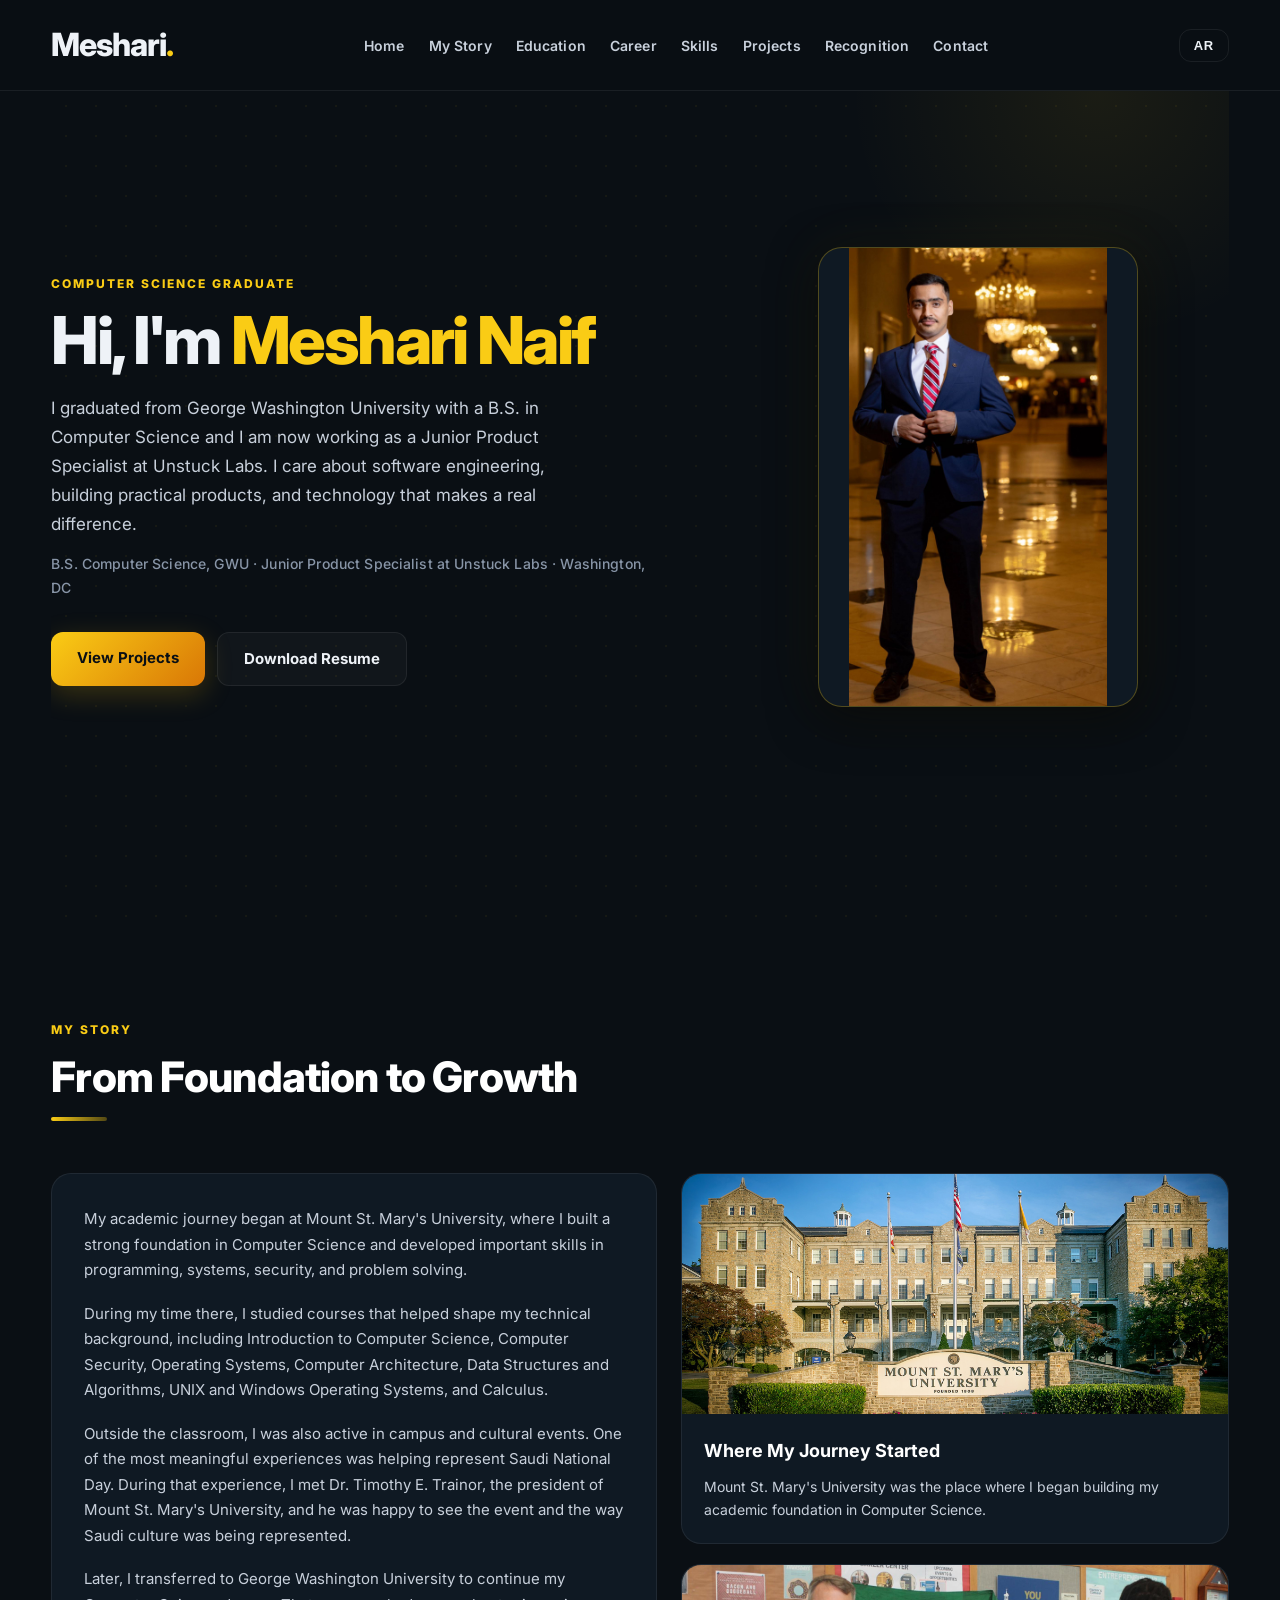
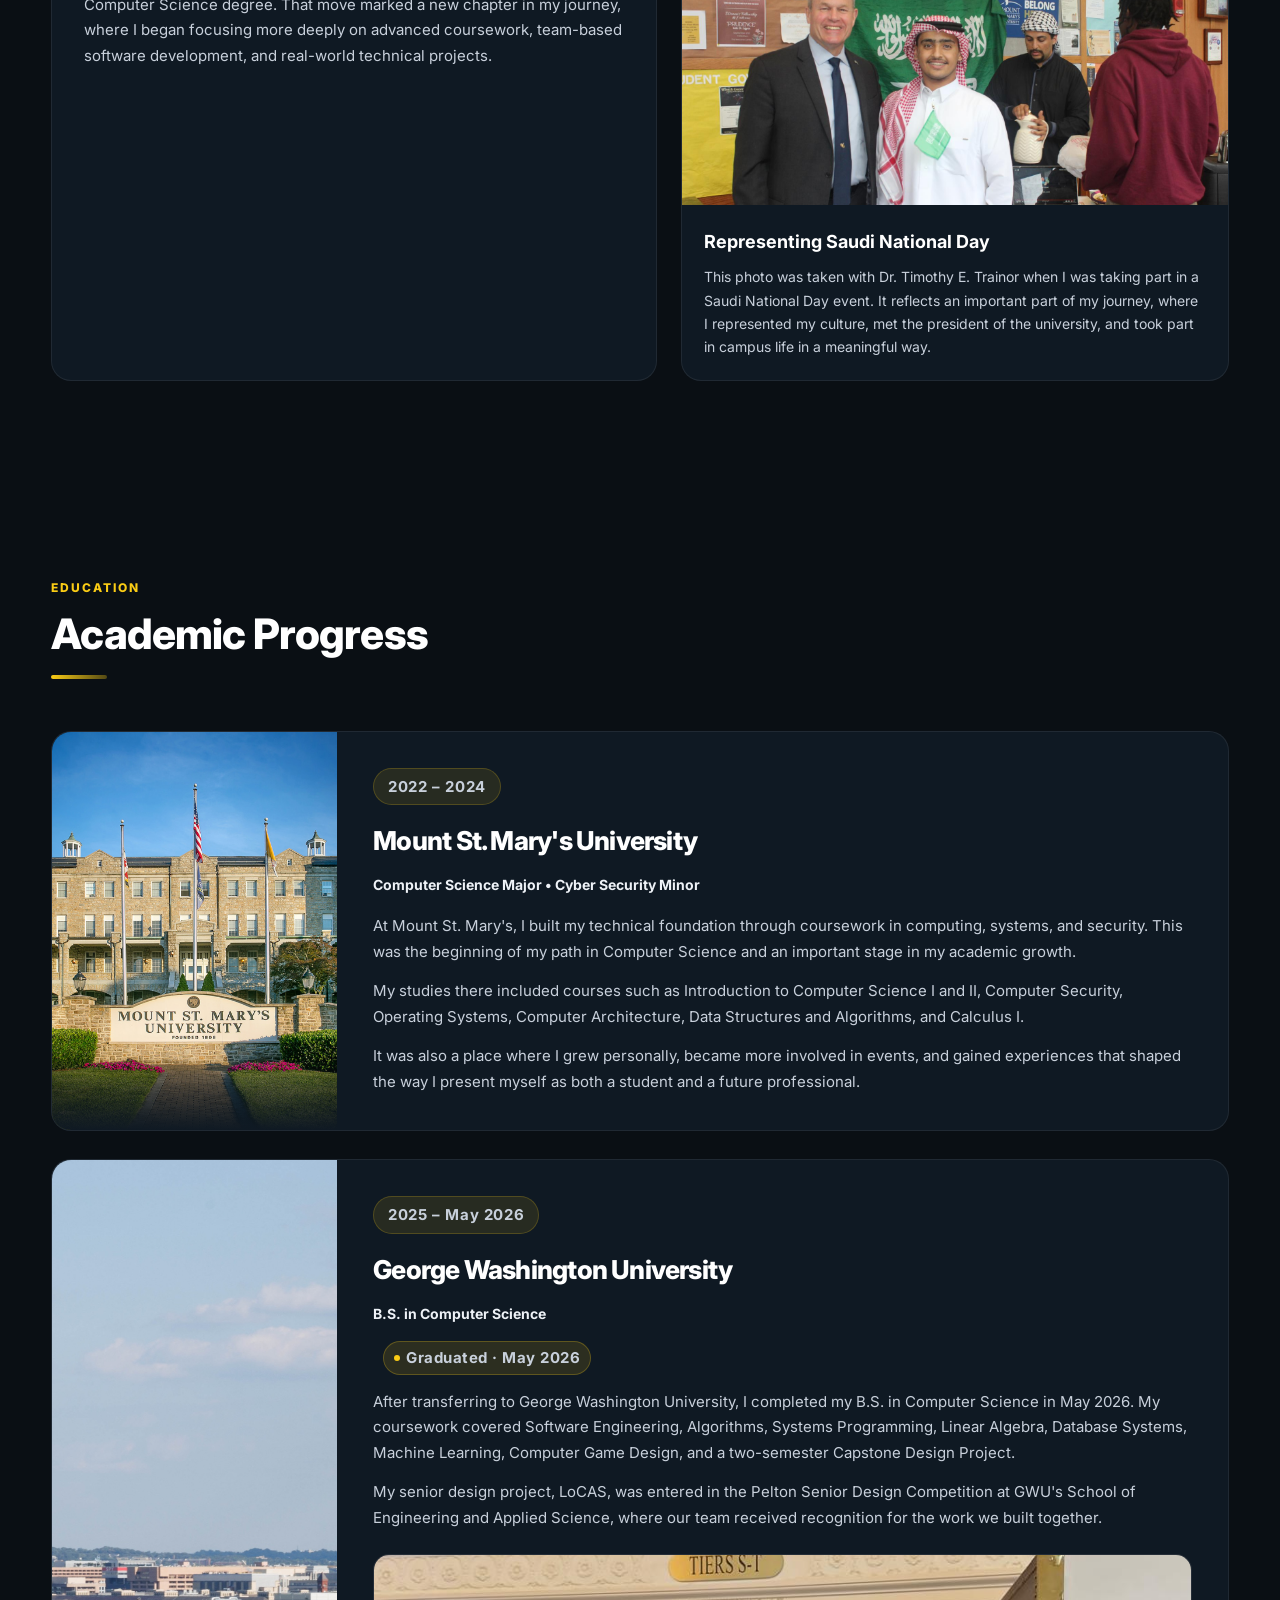
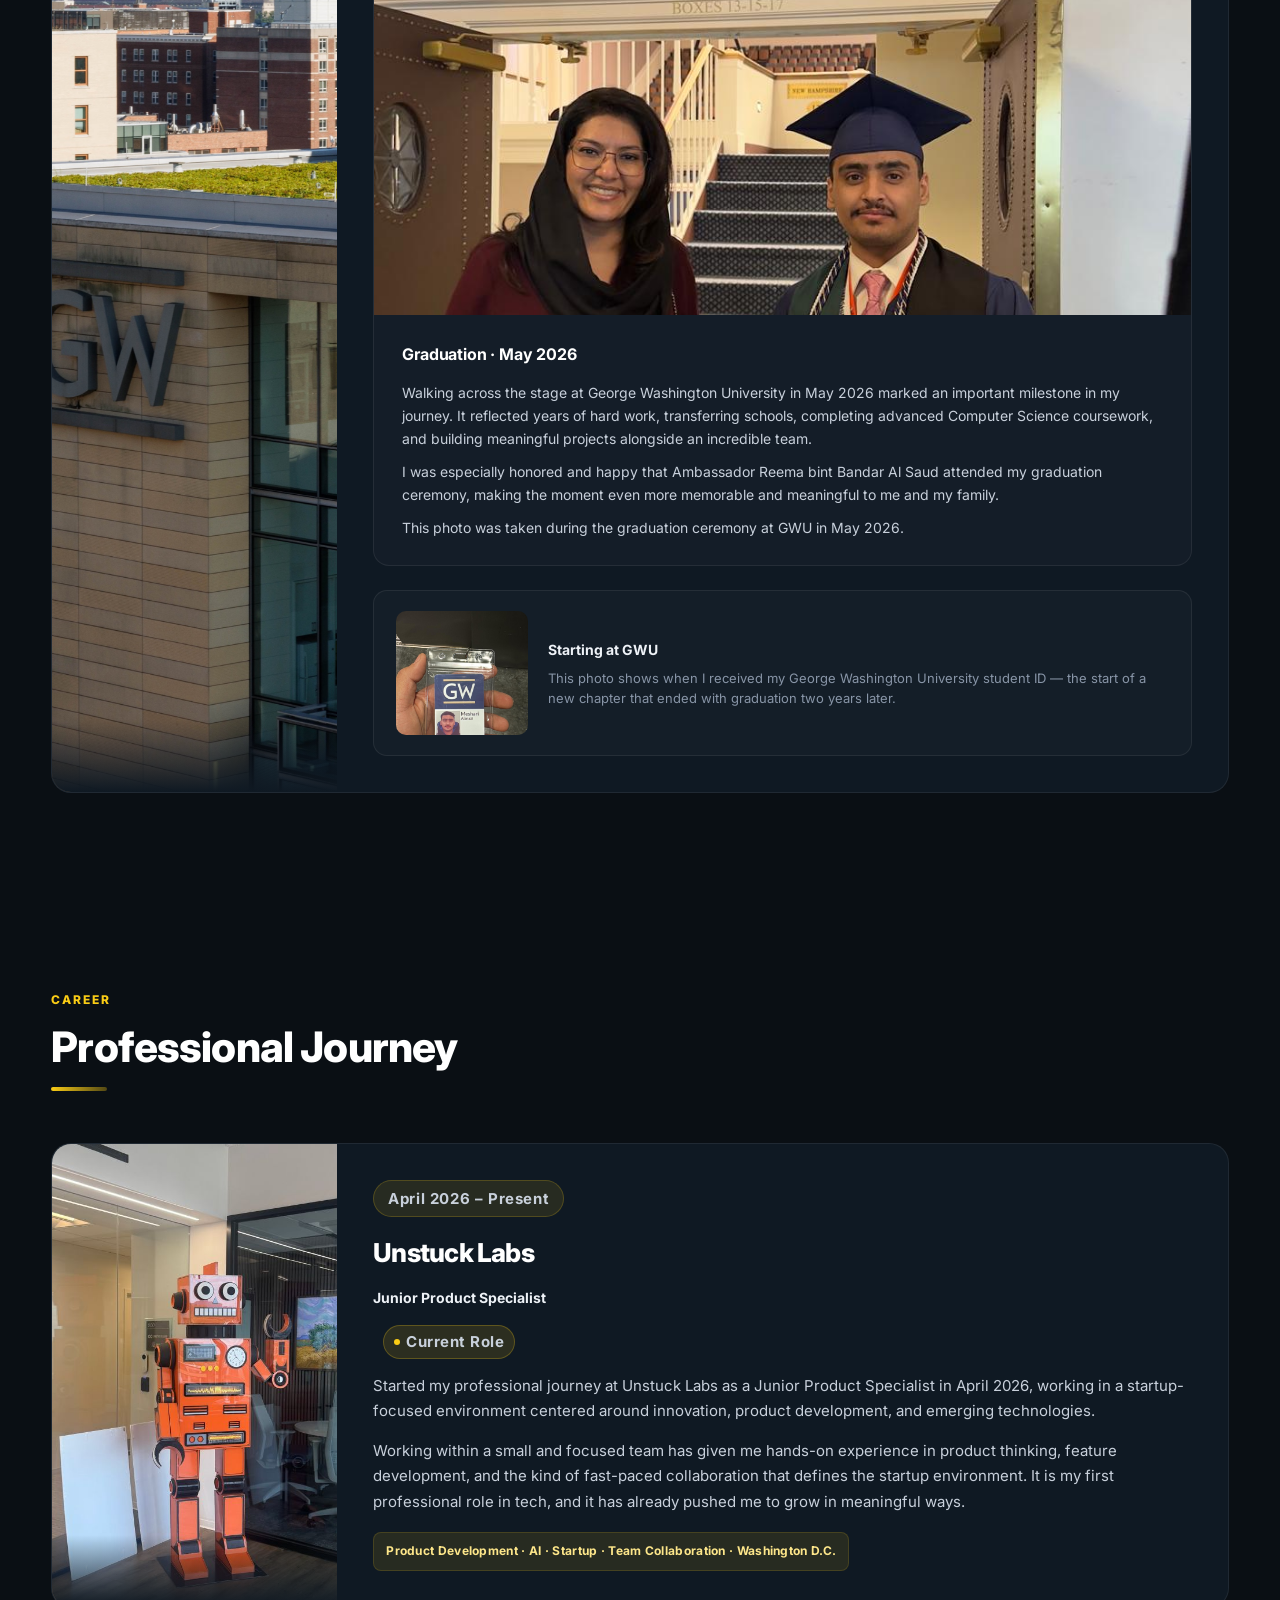
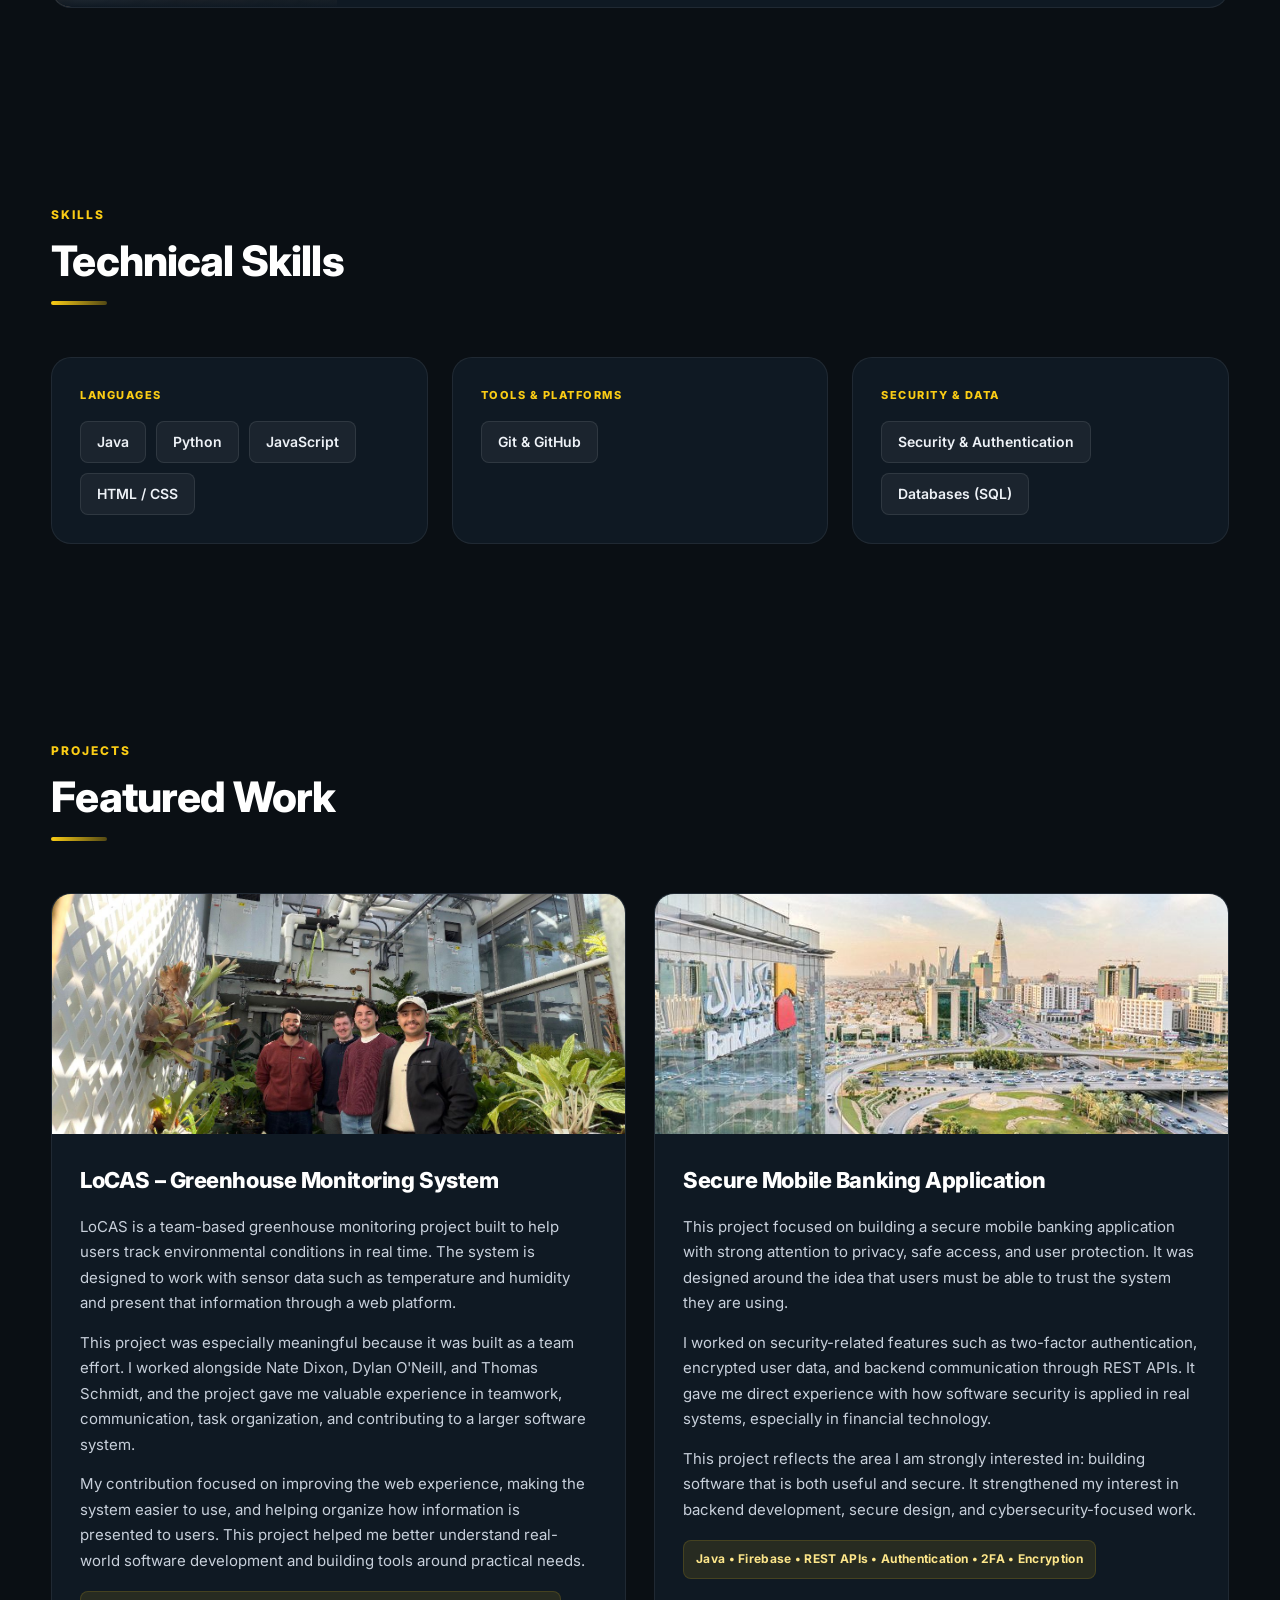
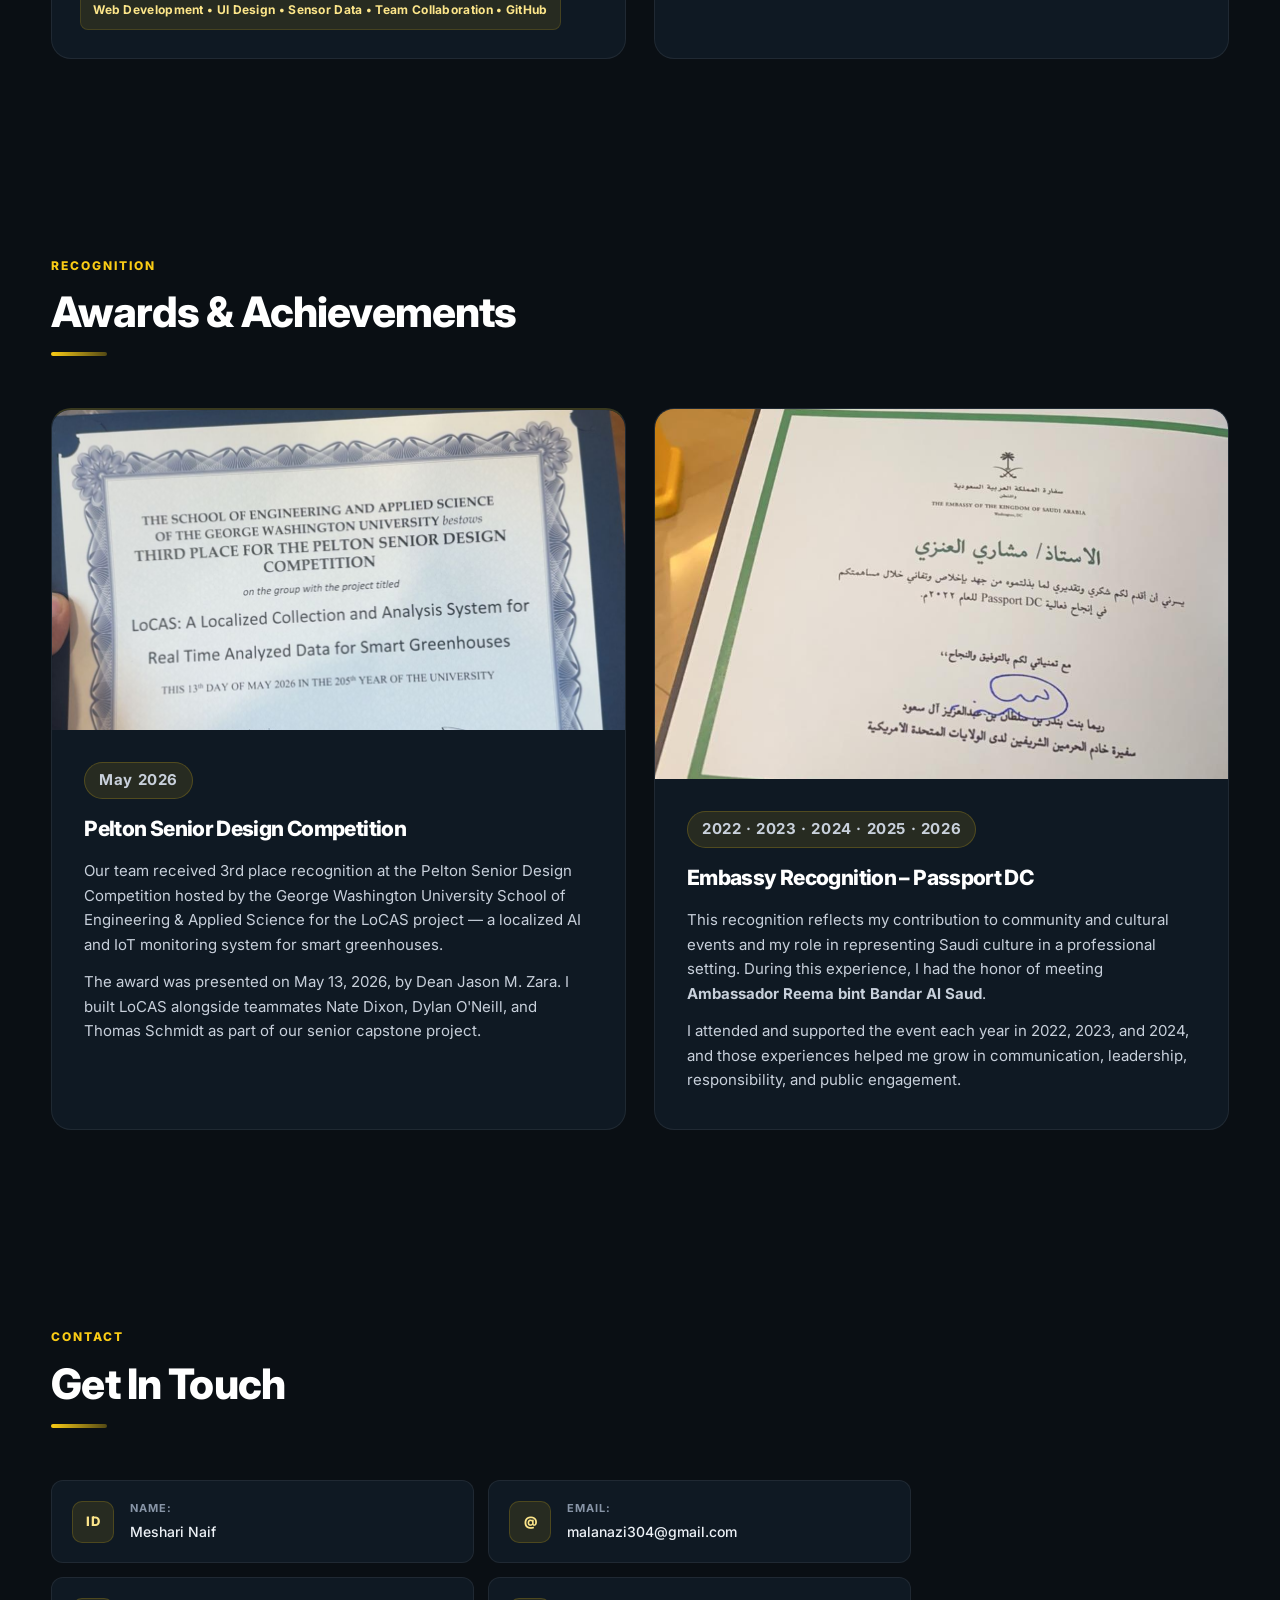
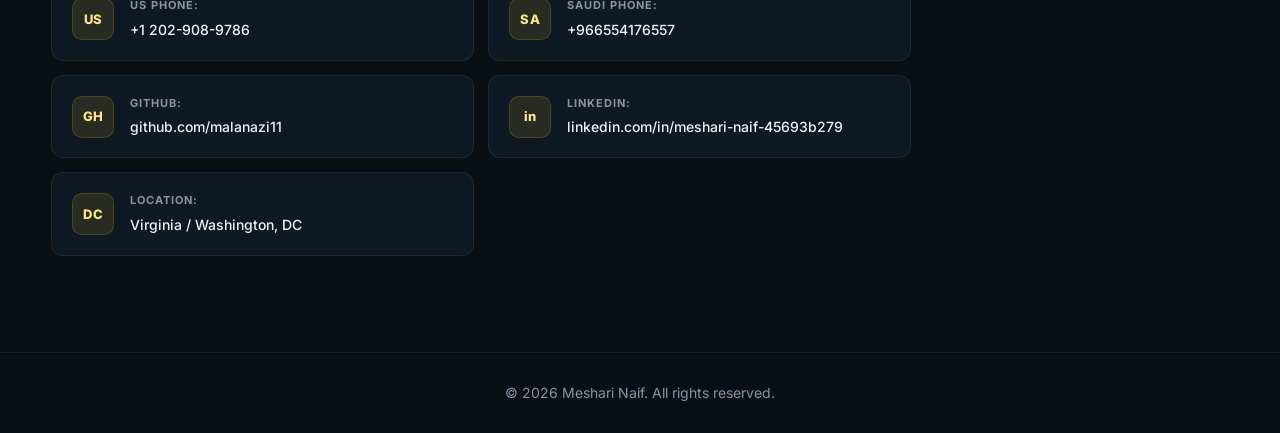
==== commit 518386ce: "Update portfolio: graduated May 2026, add Unstuck Labs career, Pelton Award, new resume, image polis" ====
--- a/index.html
+++ b/index.html
@@ -1,357 +1,473 @@
-<!DOCTYPE html>
-<html lang="en">
-<head>
-  <meta charset="UTF-8" />
-  <meta name="viewport" content="width=device-width, initial-scale=1.0" />
-  <title>Meshari Naif | Portfolio</title>
-
-  <link rel="preconnect" href="https://fonts.googleapis.com">
-  <link rel="preconnect" href="https://fonts.gstatic.com" crossorigin>
-  <link href="https://fonts.googleapis.com/css2?family=Inter:wght@400;500;600;700;800&display=swap" rel="stylesheet">
-
-  <link rel="stylesheet" href="style.css" />
-</head>
-<body>
-
-  <div class="top-banner">
-    <img src="images/cs-banner.jpg" alt="Computer Science banner">
-  </div>
-
-  <header class="header">
-    <nav class="navbar">
-      <a href="#home" class="logo">Meshari<span>.</span></a>
-
-      <ul class="nav-links">
-        <li><a href="#home" id="navHome">Home</a></li>
-        <li><a href="#story" id="navStory">My Story</a></li>
-        <li><a href="#education" id="navEducation">Education</a></li>
-        <li><a href="#skills" id="navSkills">Skills</a></li>
-        <li><a href="#projects" id="navProjects">Projects</a></li>
-        <li><a href="#recognition" id="navRecognition">Recognition</a></li>
-        <li><a href="#contact" id="navContact">Contact</a></li>
-      </ul>
-
-      <div class="language-switch">
-        <button id="langToggle">AR</button>
-      </div>
-    </nav>
-  </header>
-
-  <main>
-    <!-- HOME -->
-    <section id="home" class="section hero">
-      <div class="hero-text">
-        <p class="section-label" id="heroLabel">Computer Science Student</p>
-
-        <h1 id="heroTitle">Hi, I'm <span>Meshari Naif</span></h1>
-
-        <p class="hero-description" id="heroDescription">
-          I am a Computer Science student at George Washington University with a strong interest in software engineering,
-          backend systems, security, and building practical technology that solves real-world problems.
-        </p>
-
-        <p class="hero-subline" id="heroSubline">
-          Washington, DC • Software Development • Security • Problem Solving
-        </p>
-
-        <div class="hero-buttons">
-          <a href="#projects" class="btn btn-primary" id="viewProjectsBtn">View Projects</a>
-          <a href="files/resume.pdf" target="_blank" class="btn btn-secondary" id="resumeBtn">Download Resume</a>
-        </div>
-      </div>
-
-      <div class="hero-image">
-        <img src="images/profile.jpg" alt="Meshari Naif profile photo">
-      </div>
-    </section>
-
-    <!-- STORY -->
-    <section id="story" class="section">
-      <div class="section-heading">
-        <p class="section-label" id="storyLabel">My Story</p>
-        <h2 id="storyHeading">From Foundation to Growth</h2>
-      </div>
-
-      <div class="story-grid">
-        <div class="story-card">
-          <p id="storyP1">
-            My academic journey began at Mount St. Mary’s University, where I built a strong foundation in Computer Science
-            and developed important skills in programming, systems, security, and problem solving.
-          </p>
-
-          <p id="storyP2">
-            During my time there, I studied courses that helped shape my technical background, including Introduction to Computer Science,
-            Computer Security, Operating Systems, Computer Architecture, Data Structures and Algorithms, UNIX and Windows Operating Systems,
-            and Calculus.
-          </p>
-
-          <p id="storyP3">
-            Outside the classroom, I was also active in campus and cultural events. One of the most meaningful experiences was helping
-            represent Saudi National Day. During that experience, I met Dr. Timothy E. Trainor, the president of Mount St. Mary’s University,
-            and he was happy to see the event and the way Saudi culture was being represented.
-          </p>
-
-          <p id="storyP4">
-            Later, I transferred to George Washington University to continue my Computer Science degree.
-            That move marked a new chapter in my journey, where I began focusing more deeply on advanced coursework,
-            team-based software development, and real-world technical projects.
-          </p>
-        </div>
-
-        <div class="story-side">
-          <div class="story-photo-card">
-            <img src="images/mount.jpg" alt="Mount St. Mary's University campus">
-            <div class="photo-text">
-              <h3 id="storyCard1Title">Where My Journey Started</h3>
-              <p id="storyCard1Text">
-                Mount St. Mary’s University was the place where I began building my academic foundation in Computer Science.
-              </p>
-            </div>
-          </div>
-
-          <div class="story-photo-card">
-            <img src="images/mount-event.jpg" alt="Photo with Dr. Timothy E. Trainor at a Saudi National Day event">
-            <div class="photo-text">
-              <h3 id="storyCard2Title">Representing Saudi National Day</h3>
-              <p id="storyCard2Text">
-                This photo was taken with Dr. Timothy E. Trainor when I was taking part in a Saudi National Day event.
-                It reflects an important part of my journey, where I represented my culture, met the president of the university,
-                and took part in campus life in a meaningful way.
-              </p>
-            </div>
-          </div>
-        </div>
-      </div>
-    </section>
-
-    <!-- EDUCATION -->
-    <section id="education" class="section">
-      <div class="section-heading">
-        <p class="section-label" id="educationLabel">Education</p>
-        <h2 id="educationHeading">Academic Progress</h2>
-      </div>
-
-      <div class="education-list">
-        <div class="education-card education-side-card">
-          <div class="education-image-wrap">
-            <img src="images/mount.jpg" alt="Mount St. Mary's University campus">
-          </div>
-
-          <div class="education-body">
-            <p class="date-pill" id="mountDate">2022 – 2024</p>
-            <h3 id="mountTitle">Mount St. Mary’s University</h3>
-            <p class="degree" id="mountDegree"><strong>Computer Science Major • Cyber Security Minor</strong></p>
-
-            <p id="mountText1">
-              At Mount St. Mary’s, I built my technical foundation through coursework in computing, systems, and security.
-              This was the beginning of my path in Computer Science and an important stage in my academic growth.
-            </p>
-
-            <p id="mountText2">
-              My studies there included courses such as Introduction to Computer Science I and II, Computer Security,
-              Operating Systems, Computer Architecture, Data Structures and Algorithms, and Calculus I.
-            </p>
-
-            <p id="mountText3">
-              It was also a place where I grew personally, became more involved in events, and gained experiences that shaped the way I present myself as both a student and a future professional.
-            </p>
-          </div>
-        </div>
-
-        <div class="education-card education-side-card gwu-combined-card">
-          <div class="education-image-wrap">
-            <img src="images/gwu.jpg" alt="George Washington University campus">
-          </div>
-
-          <div class="education-body">
-            <p class="date-pill" id="gwuDate">2025 – Present</p>
-            <h3 id="gwuTitle">George Washington University</h3>
-            <p class="degree" id="gwuDegree"><strong>B.S. in Computer Science</strong></p>
-
-            <p id="gwuText1">
-              After transferring to George Washington University, I continued my Computer Science degree and moved into more advanced
-              and project-based work. My completed coursework includes Software Engineering, Algorithms, Systems Programming,
-              Linear Algebra, Capstone Design Project I, and Computer Game Design.
-            </p>
-
-            <p id="gwuText2">
-              My current path continues with courses such as Database Systems, Foundations of Computing, Capstone Design Project II,
-              Machine Learning, and Calculus II.
-            </p>
-
-            <!--p class="highlight" id="gwuHighlight">Expected Graduation: 2026</p-->
-
-            <div class="gwu-start-box">
-              <img src="images/gwu-id.jpg" alt="George Washington University student ID">
-              <div>
-                <h4 id="gwuStartTitle">Starting at GWU</h4>
-                <p id="gwuStartText">
-                  This photo shows when I received my George Washington University student ID.
-                  For me, it represents more than just a card. It marks the start of a new stage in my academic journey,
-                  where I continued growing in Computer Science and pushed myself toward more advanced technical work.
-                </p>
-              </div>
-            </div>
-          </div>
-        </div>
-      </div>
-    </section>
-
-    <!-- SKILLS -->
-    <section id="skills" class="section">
-      <div class="section-heading">
-        <p class="section-label" id="skillsLabel">Skills</p>
-        <h2 id="skillsHeading">Technical Skills</h2>
-      </div>
-
-      <div class="skills-bars">
-        <div class="skill">
-          <span id="skillJava">Java</span>
-          <div class="bar"><div class="fill" style="width: 100%"></div></div>
-        </div>
-
-        <div class="skill">
-          <span id="skillPython">Python</span>
-          <div class="bar"><div class="fill" style="width: 100%"></div></div>
-        </div>
-
-        <div class="skill">
-          <span id="skillJS">JavaScript</span>
-          <div class="bar"><div class="fill" style="width: 100%"></div></div>
-        </div>
-
-        <div class="skill">
-          <span id="skillHTML">HTML / CSS</span>
-          <div class="bar"><div class="fill" style="width: 100%"></div></div>
-        </div>
-
-        <div class="skill">
-          <span id="skillGit">Git & GitHub</span>
-          <div class="bar"><div class="fill" style="width: 85%"></div></div>
-        </div>
-
-        <div class="skill">
-          <span id="skillSecurity">Security & Authentication</span>
-          <div class="bar"><div class="fill" style="width: 80%"></div></div>
-        </div>
-
-        <div class="skill">
-          <span id="skillDB">Databases (SQL)</span>
-          <div class="bar"><div class="fill" style="width: 100%"></div></div>
-        </div>
-      </div>
-    </section>
-
-    <!-- PROJECTS -->
-    <section id="projects" class="section">
-      <div class="section-heading">
-        <p class="section-label" id="projectsLabel">Projects</p>
-        <h2 id="projectsHeading">Featured Work</h2>
-      </div>
-
-      <div class="projects-grid">
-        <div class="project-card">
-          <img src="images/locas-team.jpg" alt="LoCAS team project image">
-
-          <div class="project-content">
-            <h3 id="locasTitle">LoCAS – Greenhouse Monitoring System</h3>
-
-            <p id="locasText1">
-              LoCAS is a team-based greenhouse monitoring project built to help users track environmental conditions in real time.
-              The system is designed to work with sensor data such as temperature and humidity and present that information through a web platform.
-            </p>
-
-            <p id="locasText2">
-              This project was especially meaningful because it was built as a team effort. I worked alongside
-              Nate Dixon, Dylan O'Neill, and Thomas Schmidt, and the project gave me valuable experience
-              in teamwork, communication, task organization, and contributing to a larger software system.
-            </p>
-
-            <p id="locasText3">
-              My contribution focused on improving the web experience, making the system easier to use, and helping organize how information is presented to users.
-              This project helped me better understand real-world software development and building tools around practical needs.
-            </p>
-
-            <p class="tech-line" id="locasTech">Web Development • UI Design • Sensor Data • Team Collaboration • GitHub</p>
-          </div>
-        </div>
-
-        <div class="project-card">
-          <img src="images/bank-app.jpg" alt="Secure mobile banking application image">
-
-          <div class="project-content">
-            <h3 id="bankTitle">Secure Mobile Banking Application</h3>
-
-            <p id="bankText1">
-              This project focused on building a secure mobile banking application with strong attention to privacy, safe access, and user protection.
-              It was designed around the idea that users must be able to trust the system they are using.
-            </p>
-
-            <p id="bankText2">
-              I worked on security-related features such as two-factor authentication, encrypted user data, and backend communication through REST APIs.
-              It gave me direct experience with how software security is applied in real systems, especially in financial technology.
-            </p>
-
-            <p id="bankText3">
-              This project reflects the area I am strongly interested in: building software that is both useful and secure.
-              It strengthened my interest in backend development, secure design, and cybersecurity-focused work.
-            </p>
-
-            <p class="tech-line" id="bankTech">Java • Firebase • REST APIs • Authentication • 2FA • Encryption</p>
-          </div>
-        </div>
-      </div>
-    </section>
-
-    <!-- RECOGNITION -->
-    <section id="recognition" class="section">
-      <div class="section-heading">
-        <p class="section-label" id="recognitionLabel">Recognition</p>
-        <h2 id="recognitionHeading">Awards & Achievements</h2>
-      </div>
-
-      <div class="recognition-card compact-recognition">
-        <div class="recognition-image small-recognition-image">
-          <img src="images/certificate.jpg" alt="Embassy recognition certificate">
-        </div>
-
-        <div class="recognition-content compact-recognition-content">
-          <h3 id="recognitionTitle">Embassy Recognition – Passport DC</h3>
-          <p id="recognitionText1">
-            This recognition reflects my contribution to community and cultural events and my role in representing Saudi culture in a professional setting.
-            During this experience, I had the honor of meeting <strong>Ambassador Reema bint Bandar Al Saud</strong>, which was a memorable and meaningful part of my journey.
-          </p>
-          <p id="recognitionText2">
-            I attended and supported the event each year in <strong>2022, 2023, and 2024</strong>, and those experiences helped me grow in communication,
-            leadership, responsibility, and public engagement.
-          </p>
-        </div>
-      </div>
-    </section>
-
-    <!-- CONTACT -->
-    <section id="contact" class="section">
-      <div class="section-heading">
-        <p class="section-label" id="contactLabel">Contact</p>
-        <h2 id="contactHeading">Get In Touch</h2>
-      </div>
-
-      <div class="contact-card">
-        <p><strong id="contactNameLabel">Name:</strong> <span id="contactName">Meshari Naif</span></p>
-        <p><strong id="contactEmailLabel">Email:</strong> <span id="contactEmail">malanazi304@gmail.com</span></p>
-        <p><strong id="contactUSLabel">US Phone:</strong> <span id="contactUS">+1 202-908-9786</span></p>
-        <p><strong id="contactSaudiLabel">Saudi Phone:</strong> <span id="contactSaudi">+966554176557</span></p>
-        <p><strong id="contactGitHubLabel">GitHub:</strong> <span id="contactGitHub">github.com/malanazi11</span></p>
-        <p><strong id="contactLinkedInLabel">LinkedIn:</strong> <span id="contactLinkedIn">linkedin.com/in/meshari-naif-45693b279</span></p>
-        <p><strong id="contactLocationLabel">Location:</strong> <span id="contactLocation">Virginia / Washington, DC</span></p>
-      </div>
-    </section>
-  </main>
-
-  <footer class="footer">
-    <p id="footerText">© 2026 Meshari Naif. All rights reserved.</p>
-  </footer>
-
-  <script src="script.js"></script>
-</body>
-</html>+<!DOCTYPE html>
+<html lang="en">
+<head>
+  <meta charset="UTF-8" />
+  <meta name="viewport" content="width=device-width, initial-scale=1.0" />
+  <title>Meshari Naif | Portfolio</title>
+
+  <link rel="preconnect" href="https://fonts.googleapis.com">
+  <link rel="preconnect" href="https://fonts.gstatic.com" crossorigin>
+  <link href="https://fonts.googleapis.com/css2?family=Inter:wght@400;500;600;700;800&display=swap" rel="stylesheet">
+
+  <link rel="stylesheet" href="style.css" />
+</head>
+<body>
+
+  <header class="header">
+    <nav class="navbar">
+      <a href="#home" class="logo">Meshari<span>.</span></a>
+
+      <button class="mobile-menu-btn" id="mobileMenuBtn" aria-label="Toggle menu">
+        <span></span><span></span><span></span>
+      </button>
+
+      <ul class="nav-links" id="navLinks">
+        <li><a href="#home" id="navHome">Home</a></li>
+        <li><a href="#story" id="navStory">My Story</a></li>
+        <li><a href="#education" id="navEducation">Education</a></li>
+        <li><a href="#career" id="navCareer">Career</a></li>
+        <li><a href="#skills" id="navSkills">Skills</a></li>
+        <li><a href="#projects" id="navProjects">Projects</a></li>
+        <li><a href="#recognition" id="navRecognition">Recognition</a></li>
+        <li><a href="#contact" id="navContact">Contact</a></li>
+      </ul>
+
+      <div class="language-switch">
+        <button id="langToggle">AR</button>
+      </div>
+    </nav>
+  </header>
+
+  <main>
+    <!-- HOME -->
+    <section id="home" class="section hero">
+      <div class="hero-text">
+        <p class="section-label" id="heroLabel">Computer Science Graduate</p>
+
+        <h1 id="heroTitle">Hi, I'm <span>Meshari Naif</span></h1>
+
+        <p class="hero-description" id="heroDescription">
+          I graduated from George Washington University with a B.S. in Computer Science and I am now working as a
+          Junior Product Specialist at Unstuck Labs. I care about software engineering, building practical products,
+          and technology that makes a real difference.
+        </p>
+
+        <p class="hero-subline" id="heroSubline">
+          B.S. Computer Science, GWU · Junior Product Specialist at Unstuck Labs · Washington, DC
+        </p>
+
+        <div class="hero-buttons">
+          <a href="#projects" class="btn btn-primary" id="viewProjectsBtn">View Projects</a>
+          <a href="files/resume.pdf" target="_blank" class="btn btn-secondary" id="resumeBtn">Download Resume</a>
+        </div>
+      </div>
+
+      <div class="hero-image">
+        <img src="images/profile.jpg" alt="Meshari Naif profile photo">
+      </div>
+    </section>
+
+    <!-- STORY -->
+    <section id="story" class="section reveal">
+      <div class="section-heading">
+        <p class="section-label" id="storyLabel">My Story</p>
+        <h2 id="storyHeading">From Foundation to Growth</h2>
+      </div>
+
+      <div class="story-grid">
+        <div class="story-card">
+          <p id="storyP1">
+            My academic journey began at Mount St. Mary's University, where I built a strong foundation in Computer Science
+            and developed important skills in programming, systems, security, and problem solving.
+          </p>
+
+          <p id="storyP2">
+            During my time there, I studied courses that helped shape my technical background, including Introduction to Computer Science,
+            Computer Security, Operating Systems, Computer Architecture, Data Structures and Algorithms, UNIX and Windows Operating Systems,
+            and Calculus.
+          </p>
+
+          <p id="storyP3">
+            Outside the classroom, I was also active in campus and cultural events. One of the most meaningful experiences was helping
+            represent Saudi National Day. During that experience, I met Dr. Timothy E. Trainor, the president of Mount St. Mary's University,
+            and he was happy to see the event and the way Saudi culture was being represented.
+          </p>
+
+          <p id="storyP4">
+            Later, I transferred to George Washington University to continue my Computer Science degree.
+            That move marked a new chapter in my journey, where I began focusing more deeply on advanced coursework,
+            team-based software development, and real-world technical projects.
+          </p>
+        </div>
+
+        <div class="story-side">
+          <div class="story-photo-card">
+            <img src="images/mount.jpg" alt="Mount St. Mary's University campus">
+            <div class="photo-text">
+              <h3 id="storyCard1Title">Where My Journey Started</h3>
+              <p id="storyCard1Text">
+                Mount St. Mary's University was the place where I began building my academic foundation in Computer Science.
+              </p>
+            </div>
+          </div>
+
+          <div class="story-photo-card">
+            <img src="images/mount-event.jpg" alt="Photo with Dr. Timothy E. Trainor at a Saudi National Day event">
+            <div class="photo-text">
+              <h3 id="storyCard2Title">Representing Saudi National Day</h3>
+              <p id="storyCard2Text">
+                This photo was taken with Dr. Timothy E. Trainor when I was taking part in a Saudi National Day event.
+                It reflects an important part of my journey, where I represented my culture, met the president of the university,
+                and took part in campus life in a meaningful way.
+              </p>
+            </div>
+          </div>
+        </div>
+      </div>
+    </section>
+
+    <!-- EDUCATION -->
+    <section id="education" class="section reveal">
+      <div class="section-heading">
+        <p class="section-label" id="educationLabel">Education</p>
+        <h2 id="educationHeading">Academic Progress</h2>
+      </div>
+
+      <div class="education-list">
+        <div class="education-card education-side-card">
+          <div class="education-image-wrap">
+            <img src="images/mount.jpg" alt="Mount St. Mary's University campus" class="img-mount">
+          </div>
+
+          <div class="education-body">
+            <p class="date-pill" id="mountDate">2022 – 2024</p>
+            <h3 id="mountTitle">Mount St. Mary's University</h3>
+            <p class="degree" id="mountDegree"><strong>Computer Science Major • Cyber Security Minor</strong></p>
+
+            <p id="mountText1">
+              At Mount St. Mary's, I built my technical foundation through coursework in computing, systems, and security.
+              This was the beginning of my path in Computer Science and an important stage in my academic growth.
+            </p>
+
+            <p id="mountText2">
+              My studies there included courses such as Introduction to Computer Science I and II, Computer Security,
+              Operating Systems, Computer Architecture, Data Structures and Algorithms, and Calculus I.
+            </p>
+
+            <p id="mountText3">
+              It was also a place where I grew personally, became more involved in events, and gained experiences that shaped the way I present myself as both a student and a future professional.
+            </p>
+          </div>
+        </div>
+
+        <div class="education-card education-side-card gwu-combined-card">
+          <div class="education-image-wrap">
+            <img src="images/gwu.jpg" alt="George Washington University campus" class="img-gwu">
+          </div>
+
+          <div class="education-body">
+            <p class="date-pill" id="gwuDate">2025 – May 2026</p>
+            <h3 id="gwuTitle">George Washington University</h3>
+            <p class="degree" id="gwuDegree"><strong>B.S. in Computer Science</strong></p>
+            <p class="career-badge" style="display:inline-flex;margin-bottom:14px;" id="gwuHighlight">Graduated · May 2026</p>
+
+            <p id="gwuText1">
+              After transferring to George Washington University, I completed my B.S. in Computer Science in May 2026.
+              My coursework covered Software Engineering, Algorithms, Systems Programming, Linear Algebra, Database Systems,
+              Machine Learning, Computer Game Design, and a two-semester Capstone Design Project.
+            </p>
+
+            <p id="gwuText2">
+              My senior design project, LoCAS, was entered in the Pelton Senior Design Competition at GWU's School of
+              Engineering and Applied Science, where our team received recognition for the work we built together.
+            </p>
+
+            <div class="grad-highlight">
+              <img class="grad-highlight-img" src="images/grad_image.jpeg" alt="Meshari Naif at GWU graduation ceremony, May 2026">
+              <div class="grad-highlight-text">
+                <h4 id="gwuGradTitle">Graduation · May 2026</h4>
+                <p id="gwuGradText">
+                  Walking across the stage at George Washington University in May 2026 marked an important milestone in my journey.
+                  It reflected years of hard work, transferring schools, completing advanced Computer Science coursework,
+                  and building meaningful projects alongside an incredible team.
+                </p>
+                <p id="gwuGradP2">
+                  I was especially honored and happy that Ambassador Reema bint Bandar Al Saud attended my graduation ceremony,
+                  making the moment even more memorable and meaningful to me and my family.
+                </p>
+                <p id="gwuGradP3">
+                  This photo was taken during the graduation ceremony at GWU in May 2026.
+                </p>
+              </div>
+            </div>
+
+            <div class="gwu-start-box">
+              <img src="images/gwu-id.jpg" alt="George Washington University student ID">
+              <div>
+                <h4 id="gwuStartTitle">Starting at GWU</h4>
+                <p id="gwuStartText">
+                  This photo shows when I received my George Washington University student ID —
+                  the start of a new chapter that ended with graduation two years later.
+                </p>
+              </div>
+            </div>
+          </div>
+        </div>
+      </div>
+    </section>
+
+    <!-- CAREER -->
+    <section id="career" class="section reveal">
+      <div class="section-heading">
+        <p class="section-label" id="careerLabel">Career</p>
+        <h2 id="careerHeading">Professional Journey</h2>
+      </div>
+
+      <div class="education-list">
+        <div class="education-card education-side-card">
+          <div class="education-image-wrap">
+            <img src="images/unstuck_labs.jfif" alt="Unstuck Labs office" class="img-unstuck">
+          </div>
+
+          <div class="education-body">
+            <p class="date-pill" id="unstuckDate">April 2026 – Present</p>
+            <h3 id="unstuckTitle">Unstuck Labs</h3>
+            <p class="degree" id="unstuckDegree"><strong>Junior Product Specialist</strong></p>
+            <p class="career-badge" style="display:inline-flex;margin-bottom:14px;">Current Role</p>
+
+            <p id="unstuckText1">
+              Started my professional journey at Unstuck Labs as a Junior Product Specialist in April 2026, working in a
+              startup-focused environment centered around innovation, product development, and emerging technologies.
+            </p>
+
+            <p id="unstuckText2">
+              Working within a small and focused team has given me hands-on experience in product thinking, feature development,
+              and the kind of fast-paced collaboration that defines the startup environment. It is my first professional role
+              in tech, and it has already pushed me to grow in meaningful ways.
+            </p>
+
+            <p class="tech-line" id="unstuckTech">Product Development · AI · Startup · Team Collaboration · Washington D.C.</p>
+          </div>
+        </div>
+      </div>
+    </section>
+
+    <!-- SKILLS -->
+    <section id="skills" class="section reveal">
+      <div class="section-heading">
+        <p class="section-label" id="skillsLabel">Skills</p>
+        <h2 id="skillsHeading">Technical Skills</h2>
+      </div>
+
+      <div class="skills-grid">
+        <div class="skill-category">
+          <p class="skill-cat-label">Languages</p>
+          <div class="skill-tags">
+            <span class="skill-tag" id="skillJava">Java</span>
+            <span class="skill-tag" id="skillPython">Python</span>
+            <span class="skill-tag" id="skillJS">JavaScript</span>
+            <span class="skill-tag" id="skillHTML">HTML / CSS</span>
+          </div>
+        </div>
+
+        <div class="skill-category">
+          <p class="skill-cat-label">Tools & Platforms</p>
+          <div class="skill-tags">
+            <span class="skill-tag" id="skillGit">Git & GitHub</span>
+          </div>
+        </div>
+
+        <div class="skill-category">
+          <p class="skill-cat-label">Security & Data</p>
+          <div class="skill-tags">
+            <span class="skill-tag" id="skillSecurity">Security & Authentication</span>
+            <span class="skill-tag" id="skillDB">Databases (SQL)</span>
+          </div>
+        </div>
+      </div>
+    </section>
+
+    <!-- PROJECTS -->
+    <section id="projects" class="section reveal">
+      <div class="section-heading">
+        <p class="section-label" id="projectsLabel">Projects</p>
+        <h2 id="projectsHeading">Featured Work</h2>
+      </div>
+
+      <div class="projects-grid">
+        <div class="project-card">
+          <img src="images/locas-team.jpg" alt="LoCAS team project image">
+
+          <div class="project-content">
+            <h3 id="locasTitle">LoCAS – Greenhouse Monitoring System</h3>
+
+            <p id="locasText1">
+              LoCAS is a team-based greenhouse monitoring project built to help users track environmental conditions in real time.
+              The system is designed to work with sensor data such as temperature and humidity and present that information through a web platform.
+            </p>
+
+            <p id="locasText2">
+              This project was especially meaningful because it was built as a team effort. I worked alongside
+              Nate Dixon, Dylan O'Neill, and Thomas Schmidt, and the project gave me valuable experience
+              in teamwork, communication, task organization, and contributing to a larger software system.
+            </p>
+
+            <p id="locasText3">
+              My contribution focused on improving the web experience, making the system easier to use, and helping organize how information is presented to users.
+              This project helped me better understand real-world software development and building tools around practical needs.
+            </p>
+
+            <p class="tech-line" id="locasTech">Web Development • UI Design • Sensor Data • Team Collaboration • GitHub</p>
+          </div>
+        </div>
+
+        <div class="project-card">
+          <img src="images/bank-app.jpg" alt="Secure mobile banking application image">
+
+          <div class="project-content">
+            <h3 id="bankTitle">Secure Mobile Banking Application</h3>
+
+            <p id="bankText1">
+              This project focused on building a secure mobile banking application with strong attention to privacy, safe access, and user protection.
+              It was designed around the idea that users must be able to trust the system they are using.
+            </p>
+
+            <p id="bankText2">
+              I worked on security-related features such as two-factor authentication, encrypted user data, and backend communication through REST APIs.
+              It gave me direct experience with how software security is applied in real systems, especially in financial technology.
+            </p>
+
+            <p id="bankText3">
+              This project reflects the area I am strongly interested in: building software that is both useful and secure.
+              It strengthened my interest in backend development, secure design, and cybersecurity-focused work.
+            </p>
+
+            <p class="tech-line" id="bankTech">Java • Firebase • REST APIs • Authentication • 2FA • Encryption</p>
+          </div>
+        </div>
+      </div>
+    </section>
+
+    <!-- RECOGNITION -->
+    <section id="recognition" class="section reveal">
+      <div class="section-heading">
+        <p class="section-label" id="recognitionLabel">Recognition</p>
+        <h2 id="recognitionHeading">Awards & Achievements</h2>
+      </div>
+
+      <div class="recognition-awards-grid">
+
+        <!-- Pelton Senior Design Competition -->
+        <div class="recognition-card recognition-v2">
+          <img class="award-img img-pelton" src="images/Pleton..jpeg" alt="Pelton Senior Design Competition certificate">
+          <div class="recognition-body">
+            <p class="date-pill" id="peltonDate">May 2026</p>
+            <h3 id="peltonTitle">Pelton Senior Design Competition</h3>
+            <p id="peltonText1">
+              Our team received 3rd place recognition at the Pelton Senior Design Competition hosted by the George Washington
+              University School of Engineering &amp; Applied Science for the LoCAS project — a localized AI and IoT monitoring
+              system for smart greenhouses.
+            </p>
+            <p id="peltonText2">
+              The award was presented on May 13, 2026, by Dean Jason M. Zara. I built LoCAS alongside teammates
+              Nate Dixon, Dylan O'Neill, and Thomas Schmidt as part of our senior capstone project.
+            </p>
+          </div>
+        </div>
+
+        <!-- Embassy Recognition -->
+        <div class="recognition-card recognition-v2">
+          <img class="award-img" src="images/certificate.jpg" alt="Embassy recognition certificate">
+          <div class="recognition-body">
+            <p class="date-pill" id="embassyDates">2022 · 2023 · 2024 · 2025 · 2026</p>
+            <h3 id="recognitionTitle">Embassy Recognition – Passport DC</h3>
+            <p id="recognitionText1">
+              This recognition reflects my contribution to community and cultural events and my role in representing Saudi culture
+              in a professional setting. During this experience, I had the honor of meeting <strong>Ambassador Reema bint Bandar Al Saud</strong>.
+            </p>
+            <p id="recognitionText2">
+              I attended and supported the event each year in 2022, 2023, and 2024, and those experiences helped me grow in
+              communication, leadership, responsibility, and public engagement.
+            </p>
+          </div>
+        </div>
+
+      </div>
+    </section>
+
+    <!-- CONTACT -->
+    <section id="contact" class="section reveal">
+      <div class="section-heading">
+        <p class="section-label" id="contactLabel">Contact</p>
+        <h2 id="contactHeading">Get In Touch</h2>
+      </div>
+
+      <div class="contact-grid">
+        <div class="contact-item">
+          <span class="contact-icon-badge">ID</span>
+          <div class="contact-detail">
+            <span class="contact-key" id="contactNameLabel">Name:</span>
+            <span class="contact-val" id="contactName">Meshari Naif</span>
+          </div>
+        </div>
+
+        <a href="mailto:malanazi304@gmail.com" class="contact-item contact-item-link">
+          <span class="contact-icon-badge">@</span>
+          <div class="contact-detail">
+            <span class="contact-key" id="contactEmailLabel">Email:</span>
+            <span class="contact-val" id="contactEmail">malanazi304@gmail.com</span>
+          </div>
+        </a>
+
+        <a href="tel:+12029089786" class="contact-item contact-item-link">
+          <span class="contact-icon-badge">US</span>
+          <div class="contact-detail">
+            <span class="contact-key" id="contactUSLabel">US Phone:</span>
+            <span class="contact-val" id="contactUS">+1 202-908-9786</span>
+          </div>
+        </a>
+
+        <a href="tel:+966554176557" class="contact-item contact-item-link">
+          <span class="contact-icon-badge">SA</span>
+          <div class="contact-detail">
+            <span class="contact-key" id="contactSaudiLabel">Saudi Phone:</span>
+            <span class="contact-val" id="contactSaudi">+966554176557</span>
+          </div>
+        </a>
+
+        <a href="https://github.com/malanazi11" target="_blank" rel="noopener" class="contact-item contact-item-link">
+          <span class="contact-icon-badge">GH</span>
+          <div class="contact-detail">
+            <span class="contact-key" id="contactGitHubLabel">GitHub:</span>
+            <span class="contact-val" id="contactGitHub">github.com/malanazi11</span>
+          </div>
+        </a>
+
+        <a href="https://linkedin.com/in/meshari-naif-45693b279" target="_blank" rel="noopener" class="contact-item contact-item-link">
+          <span class="contact-icon-badge">in</span>
+          <div class="contact-detail">
+            <span class="contact-key" id="contactLinkedInLabel">LinkedIn:</span>
+            <span class="contact-val" id="contactLinkedIn">linkedin.com/in/meshari-naif-45693b279</span>
+          </div>
+        </a>
+
+        <div class="contact-item">
+          <span class="contact-icon-badge">DC</span>
+          <div class="contact-detail">
+            <span class="contact-key" id="contactLocationLabel">Location:</span>
+            <span class="contact-val" id="contactLocation">Virginia / Washington, DC</span>
+          </div>
+        </div>
+      </div>
+    </section>
+  </main>
+
+  <footer class="footer">
+    <p id="footerText">© 2026 Meshari Naif. All rights reserved.</p>
+  </footer>
+
+  <button class="scroll-top" id="scrollTopBtn" aria-label="Scroll to top">&#8593;</button>
+
+  <script src="script.js"></script>
+</body>
+</html>
--- a/style.css
+++ b/style.css
@@ -1,664 +1,1240 @@
-* {
-  margin: 0;
-  padding: 0;
-  box-sizing: border-box;
-}
-
-html {
-  scroll-behavior: smooth;
-}
-
-body {
-  font-family: 'Inter', sans-serif;
-  background: #0a0f14;
-  color: #f3f4f6;
-  line-height: 1.7;
-}
-
-/* Arabic mode */
-body.rtl {
-  direction: rtl;
-  text-align: right;
-}
-
-body.rtl .navbar,
-body.rtl .hero,
-body.rtl .story-grid,
-body.rtl .education-side-card,
-body.rtl .projects-grid,
-body.rtl .gwu-start-box {
-  direction: rtl;
-}
-
-body.rtl .hero-buttons,
-body.rtl .nav-links {
-  flex-direction: row-reverse;
-}
-
-body.rtl .logo {
-  order: 3;
-}
-
-body.rtl .language-switch {
-  order: 1;
-}
-
-/* Banner */
-.top-banner {
-  width: 100%;
-  height: 105px;
-  overflow: hidden;
-  position: relative;
-  background: #0a0f14;
-}
-
-.top-banner img {
-  width: 100%;
-  height: 100%;
-  display: block;
-  object-fit: cover;
-  object-position: center;
-  opacity: 0.18;
-  filter: blur(1px);
-}
-
-.top-banner::after {
-  content: "";
-  position: absolute;
-  inset: 0;
-  background: rgba(10, 15, 20, 0.68);
-}
-
-/* Header */
-.header {
-  position: sticky;
-  top: 0;
-  z-index: 1000;
-  background: rgba(10, 15, 20, 0.98);
-  backdrop-filter: blur(12px);
-  border-bottom: 1px solid rgba(255, 255, 255, 0.06);
-}
-
-.navbar {
-  width: 92%;
-  max-width: 1200px;
-  margin: 0 auto;
-  padding: 20px 0;
-  display: flex;
-  justify-content: space-between;
-  align-items: center;
-  gap: 20px;
-}
-
-.logo {
-  color: #f9fafb;
-  text-decoration: none;
-  font-size: 34px;
-  font-weight: 800;
-  letter-spacing: -0.03em;
-  white-space: nowrap;
-}
-
-.logo span {
-  color: #eab308;
-}
-
-.nav-links {
-  list-style: none;
-  display: flex;
-  gap: 28px;
-  align-items: center;
-}
-
-.nav-links a {
-  color: #e5e7eb;
-  text-decoration: none;
-  font-weight: 600;
-  transition: 0.25s ease;
-}
-
-.nav-links a:hover {
-  color: #facc15;
-}
-
-.language-switch button {
-  background: transparent;
-  color: #f8fafc;
-  border: 1px solid rgba(255, 255, 255, 0.14);
-  padding: 10px 14px;
-  border-radius: 10px;
-  cursor: pointer;
-  font-weight: 700;
-  transition: 0.25s ease;
-}
-
-.language-switch button:hover {
-  border-color: rgba(250, 204, 21, 0.45);
-  color: #facc15;
-}
-
-/* General */
-.section {
-  width: 92%;
-  max-width: 1200px;
-  margin: 0 auto;
-  padding: 82px 0;
-}
-
-.section-label {
-  color: #facc15;
-  font-size: 14px;
-  font-weight: 800;
-  text-transform: uppercase;
-  letter-spacing: 1px;
-  margin-bottom: 10px;
-}
-
-.section-heading {
-  margin-bottom: 30px;
-}
-
-.section-heading h2 {
-  font-size: 40px;
-  line-height: 1.2;
-  color: #ffffff;
-}
-
-/* Hero */
-.hero {
-  min-height: calc(100vh - 170px);
-  display: grid;
-  grid-template-columns: 1.1fr 0.9fr;
-  align-items: center;
-  gap: 64px;
-  padding-top: 36px;
-  background:
-    radial-gradient(circle at top right, rgba(250, 204, 21, 0.08), transparent 35%),
-    radial-gradient(circle at bottom left, rgba(234, 179, 8, 0.05), transparent 32%);
-}
-
-.hero-text {
-  max-width: 680px;
-}
-
-.hero h1 {
-  font-size: 68px;
-  line-height: 1.02;
-  margin-bottom: 18px;
-  letter-spacing: -0.04em;
-}
-
-.hero h1 span {
-  color: #facc15;
-}
-
-.hero-description {
-  font-size: 18px;
-  color: #d1d5db;
-  margin-bottom: 16px;
-}
-
-.hero-subline {
-  color: #9ca3af;
-  margin-bottom: 26px;
-  font-weight: 500;
-}
-
-.hero-buttons {
-  display: flex;
-  flex-wrap: wrap;
-  gap: 14px;
-}
-
-.btn {
-  display: inline-block;
-  padding: 13px 24px;
-  border-radius: 12px;
-  text-decoration: none;
-  font-weight: 700;
-  transition: 0.25s ease;
-}
-
-.btn-primary {
-  background: linear-gradient(135deg, #facc15, #eab308);
-  color: #111827;
-  box-shadow: 0 10px 30px rgba(234, 179, 8, 0.16);
-}
-
-.btn-primary:hover {
-  transform: translateY(-2px);
-}
-
-.btn-secondary {
-  border: 1px solid rgba(255, 255, 255, 0.14);
-  color: #f8fafc;
-  background: rgba(255, 255, 255, 0.02);
-}
-
-.btn-secondary:hover {
-  border-color: rgba(250, 204, 21, 0.45);
-  color: #facc15;
-}
-
-.hero-image {
-  display: flex;
-  justify-content: center;
-}
-
-.hero-image img {
-  width: 330px;
-  max-height: 470px;
-  height: auto;
-  object-fit: contain;
-  border-radius: 24px;
-  border: 1px solid rgba(250, 204, 21, 0.20);
-  box-shadow: 0 24px 60px rgba(0, 0, 0, 0.35);
-  background: #111827;
-  transition: 0.3s ease;
-}
-
-.hero-image img:hover {
-  transform: scale(1.02);
-}
-
-/* Cards */
-.story-card,
-.education-card,
-.contact-card,
-.project-card,
-.recognition-card,
-.story-photo-card,
-.skill-card {
-  background: #111827;
-  border: 1px solid rgba(255, 255, 255, 0.07);
-  border-radius: 24px;
-}
-
-/* Story */
-.story-grid {
-  display: grid;
-  grid-template-columns: 1.04fr 0.96fr;
-  gap: 24px;
-  align-items: start;
-}
-
-.story-card {
-  padding: 28px;
-}
-
-.story-card p {
-  color: #d1d5db;
-  margin-bottom: 16px;
-}
-
-.story-card p:last-child {
-  margin-bottom: 0;
-}
-
-.story-side {
-  display: grid;
-  gap: 20px;
-}
-
-.story-photo-card {
-  overflow: hidden;
-}
-
-.story-photo-card img {
-  width: 100%;
-  height: 260px;
-  object-fit: cover;
-  display: block;
-}
-
-.photo-text {
-  padding: 22px;
-}
-
-.photo-text h3 {
-  font-size: 22px;
-  margin-bottom: 10px;
-  color: #ffffff;
-}
-
-.photo-text p {
-  color: #d1d5db;
-}
-
-/* Education */
-.education-list {
-  display: grid;
-  gap: 24px;
-}
-
-.education-side-card {
-  display: grid;
-  grid-template-columns: 350px 1fr;
-  overflow: hidden;
-}
-
-.education-image-wrap {
-  background: #0f172a;
-}
-
-.education-image-wrap img {
-  width: 100%;
-  height: 100%;
-  min-height: 100%;
-  object-fit: cover;
-  display: block;
-}
-
-.education-body {
-  padding: 28px;
-}
-
-.education-body h3 {
-  font-size: 30px;
-  margin-bottom: 12px;
-  color: #ffffff;
-}
-
-.education-body p {
-  color: #d1d5db;
-  margin-bottom: 14px;
-}
-
-.education-body p:last-child {
-  margin-bottom: 0;
-}
-
-.degree {
-  color: #f8fafc;
-}
-
-.date-pill {
-  display: inline-block;
-  padding: 8px 14px;
-  border-radius: 999px;
-  background: rgba(250, 204, 21, 0.12);
-  color: #fde68a;
-  font-weight: 700;
-  font-size: 14px;
-  margin-bottom: 14px;
-}
-
-.highlight {
-  color: #facc15 !important;
-  font-weight: 700;
-}
-
-.gwu-start-box {
-  margin-top: 22px;
-  display: grid;
-  grid-template-columns: 170px 1fr;
-  gap: 18px;
-  align-items: start;
-  padding: 16px;
-  border-radius: 18px;
-  background: rgba(255, 255, 255, 0.03);
-  border: 1px solid rgba(255, 255, 255, 0.06);
-}
-
-.gwu-start-box img {
-  width: 100%;
-  border-radius: 14px;
-  display: block;
-}
-
-.gwu-start-box h4 {
-  font-size: 24px;
-  margin-bottom: 10px;
-  color: #ffffff;
-}
-
-.gwu-start-box p {
-  margin-bottom: 0;
-  color: #d1d5db;
-}
-
-/* Skills */
-.skills-bars {
-  max-width: 760px;
-}
-
-.skill {
-  margin-bottom: 20px;
-}
-
-.skill span {
-  display: block;
-  margin-bottom: 6px;
-  font-weight: 600;
-  color: #e5e7eb;
-}
-
-.bar {
-  width: 100%;
-  height: 10px;
-  background: #1f2937;
-  border-radius: 10px;
-  overflow: hidden;
-}
-
-.fill {
-  height: 100%;
-  background: linear-gradient(90deg, #facc15, #eab308);
-  border-radius: 10px;
-  transition: width 1s ease;
-}
-
-/* Projects */
-.projects-grid {
-  display: grid;
-  grid-template-columns: repeat(2, 1fr);
-  gap: 24px;
-}
-
-.project-card {
-  overflow: hidden;
-  transition: 0.25s ease;
-}
-
-.project-card:hover {
-  transform: translateY(-5px);
-  border-color: rgba(250, 204, 21, 0.22);
-}
-
-.project-card img {
-  width: 100%;
-  height: 250px;
-  object-fit: cover;
-  display: block;
-  background: #0f172a;
-}
-
-.project-content {
-  padding: 24px;
-}
-
-.project-content h3 {
-  font-size: 30px;
-  margin-bottom: 14px;
-  color: #ffffff;
-}
-
-.project-content p {
-  color: #d1d5db;
-  margin-bottom: 16px;
-}
-
-.project-content p:last-child {
-  margin-bottom: 0;
-}
-
-.tech-line {
-  color: #fde68a !important;
-  font-size: 14px;
-  font-weight: 700;
-  letter-spacing: 0.2px;
-}
-
-/* Recognition */
-.compact-recognition {
-  max-width: 820px;
-  margin: 0 auto;
-  padding: 22px;
-}
-
-.small-recognition-image {
-  display: flex;
-  justify-content: center;
-  margin-bottom: 18px;
-}
-
-.small-recognition-image img {
-  width: 100%;
-  max-width: 320px;
-  height: auto;
-  object-fit: contain;
-  border-radius: 16px;
-  border: 1px solid rgba(255, 255, 255, 0.10);
-  background: #0f172a;
-  box-shadow: 0 10px 24px rgba(0, 0, 0, 0.28);
-}
-
-.compact-recognition-content h3 {
-  text-align: center;
-  font-size: 28px;
-  margin-bottom: 12px;
-  color: #ffffff;
-}
-
-.compact-recognition-content p {
-  text-align: center;
-  color: #d1d5db;
-  margin-bottom: 12px;
-}
-
-.compact-recognition-content p:last-child {
-  margin-bottom: 0;
-}
-
-/* Contact */
-.contact-card {
-  padding: 28px;
-}
-
-.contact-card p {
-  color: #d1d5db;
-  margin-bottom: 14px;
-}
-
-.contact-card p:last-child {
-  margin-bottom: 0;
-}
-
-.contact-card strong {
-  color: #ffffff;
-}
-
-/* Footer */
-.footer {
-  margin-top: 10px;
-  padding: 28px 20px;
-  text-align: center;
-  color: #9ca3af;
-  border-top: 1px solid rgba(255, 255, 255, 0.08);
-}
-
-/* Responsive */
-@media (max-width: 1100px) {
-  .hero,
-  .story-grid,
-  .projects-grid,
-  .education-side-card,
-  .gwu-start-box {
-    grid-template-columns: 1fr;
-  }
-
-  .hero {
-    min-height: auto;
-    padding-top: 20px;
-  }
-
-  .hero-image {
-    justify-content: flex-start;
-  }
-}
-
-@media (max-width: 900px) {
-  .hero h1 {
-    font-size: 52px;
-  }
-
-  .section-heading h2 {
-    font-size: 34px;
-  }
-
-  .project-content h3,
-  .compact-recognition-content h3,
-  .education-body h3 {
-    font-size: 26px;
-  }
-}
-
-@media (max-width: 768px) {
-  .top-banner {
-    height: 78px;
-  }
-
-  .navbar {
-    flex-direction: column;
-    gap: 18px;
-  }
-
-  .nav-links {
-    flex-wrap: wrap;
-    justify-content: center;
-    gap: 14px;
-  }
-
-  .hero {
-    text-align: center;
-    min-height: auto;
-    padding-top: 10px;
-  }
-
-  .hero-image {
-    justify-content: center;
-  }
-
-  .hero-buttons {
-    justify-content: center;
-  }
-}
-
-@media (max-width: 576px) {
-  .section {
-    width: 92%;
-    padding: 72px 0;
-  }
-
-  .hero h1 {
-    font-size: 40px;
-  }
-
-  .hero-description {
-    font-size: 16px;
-  }
-
-  .section-heading h2 {
-    font-size: 30px;
-  }
-
-  .hero-image img {
-    width: 245px;
-  }
-
-  .story-photo-card img,
-  .project-card img,
-  .education-image-wrap img {
-    height: 220px;
-  }
-}+/* =====================
+   Custom Properties
+   ===================== */
+:root {
+  --bg: #0a0f14;
+  --surface: #0f1923;
+  --surface-2: #141d28;
+  --border: rgba(255, 255, 255, 0.07);
+  --border-hover: rgba(250, 204, 21, 0.28);
+  --accent: #facc15;
+  --accent-dim: #eab308;
+  --accent-bg: rgba(250, 204, 21, 0.10);
+  --accent-text: #fde68a;
+  --text: #eef2f7;
+  --text-soft: #c8d0db;
+  --text-muted: #8895a7;
+  --radius: 20px;
+  --radius-sm: 12px;
+  --shadow: 0 4px 24px rgba(0, 0, 0, 0.4);
+  --shadow-lg: 0 12px 48px rgba(0, 0, 0, 0.5);
+}
+
+/* =====================
+   Reset
+   ===================== */
+*, *::before, *::after {
+  margin: 0;
+  padding: 0;
+  box-sizing: border-box;
+}
+
+html {
+  scroll-behavior: smooth;
+}
+
+/* =====================
+   Base
+   ===================== */
+body {
+  font-family: 'Inter', sans-serif;
+  background: var(--bg);
+  color: var(--text);
+  line-height: 1.7;
+  -webkit-font-smoothing: antialiased;
+  -moz-osx-font-smoothing: grayscale;
+}
+
+/* =====================
+   Arabic / RTL mode
+   ===================== */
+body.rtl {
+  direction: rtl;
+  text-align: right;
+}
+
+body.rtl .navbar,
+body.rtl .hero,
+body.rtl .story-grid,
+body.rtl .education-side-card,
+body.rtl .projects-grid,
+body.rtl .gwu-start-box {
+  direction: rtl;
+}
+
+body.rtl .hero-buttons,
+body.rtl .nav-links {
+  flex-direction: row-reverse;
+}
+
+body.rtl .logo {
+  order: 3;
+}
+
+body.rtl .language-switch {
+  order: 1;
+}
+
+body.rtl .section-heading h2::after {
+  margin-left: auto;
+  margin-right: 0;
+}
+
+/* =====================
+   Header & Navbar
+   ===================== */
+.header {
+  position: sticky;
+  top: 0;
+  z-index: 1000;
+  background: rgba(10, 15, 20, 0.96);
+  backdrop-filter: blur(16px);
+  -webkit-backdrop-filter: blur(16px);
+  border-bottom: 1px solid var(--border);
+}
+
+.navbar {
+  width: 92%;
+  max-width: 1200px;
+  margin: 0 auto;
+  padding: 18px 0;
+  display: flex;
+  justify-content: space-between;
+  align-items: center;
+  gap: 20px;
+}
+
+.logo {
+  color: var(--text);
+  text-decoration: none;
+  font-size: 32px;
+  font-weight: 800;
+  letter-spacing: -0.03em;
+  white-space: nowrap;
+  flex-shrink: 0;
+}
+
+.logo span {
+  color: var(--accent);
+}
+
+.nav-links {
+  list-style: none;
+  display: flex;
+  gap: 24px;
+  align-items: center;
+}
+
+.nav-links a {
+  color: var(--text-soft);
+  text-decoration: none;
+  font-size: 14px;
+  font-weight: 600;
+  letter-spacing: 0.01em;
+  padding: 4px 0;
+  position: relative;
+  transition: color 0.2s ease;
+}
+
+.nav-links a::after {
+  content: "";
+  position: absolute;
+  bottom: -2px;
+  left: 0;
+  width: 0;
+  height: 2px;
+  background: var(--accent);
+  border-radius: 2px;
+  transition: width 0.25s ease;
+}
+
+.nav-links a:hover {
+  color: var(--accent);
+}
+
+.nav-links a:hover::after {
+  width: 100%;
+}
+
+.language-switch button {
+  background: transparent;
+  color: var(--text);
+  border: 1px solid var(--border);
+  padding: 8px 14px;
+  border-radius: var(--radius-sm);
+  cursor: pointer;
+  font-weight: 700;
+  font-size: 13px;
+  letter-spacing: 0.05em;
+  transition: 0.2s ease;
+  white-space: nowrap;
+  flex-shrink: 0;
+}
+
+.language-switch button:hover {
+  border-color: rgba(250, 204, 21, 0.4);
+  color: var(--accent);
+}
+
+/* Mobile hamburger */
+.mobile-menu-btn {
+  display: none;
+  flex-direction: column;
+  justify-content: center;
+  gap: 5px;
+  background: none;
+  border: none;
+  cursor: pointer;
+  padding: 6px;
+  flex-shrink: 0;
+}
+
+.mobile-menu-btn span {
+  display: block;
+  width: 22px;
+  height: 2px;
+  background: var(--text);
+  border-radius: 2px;
+  transition: 0.25s ease;
+}
+
+.mobile-menu-btn.open span:nth-child(1) {
+  transform: translateY(7px) rotate(45deg);
+}
+
+.mobile-menu-btn.open span:nth-child(2) {
+  opacity: 0;
+  transform: scaleX(0);
+}
+
+.mobile-menu-btn.open span:nth-child(3) {
+  transform: translateY(-7px) rotate(-45deg);
+}
+
+/* =====================
+   Sections – General
+   ===================== */
+.section {
+  width: 92%;
+  max-width: 1200px;
+  margin: 0 auto;
+  padding: 96px 0;
+}
+
+.section-label {
+  display: inline-block;
+  color: var(--accent);
+  font-size: 12px;
+  font-weight: 800;
+  text-transform: uppercase;
+  letter-spacing: 2px;
+  margin-bottom: 12px;
+}
+
+.section-heading {
+  margin-bottom: 52px;
+}
+
+.section-heading h2 {
+  font-size: 42px;
+  font-weight: 800;
+  line-height: 1.15;
+  color: #ffffff;
+  letter-spacing: -0.02em;
+}
+
+.section-heading h2::after {
+  content: "";
+  display: block;
+  width: 56px;
+  height: 4px;
+  background: linear-gradient(90deg, var(--accent), rgba(250, 204, 21, 0.3));
+  border-radius: 2px;
+  margin-top: 16px;
+}
+
+/* =====================
+   Scroll Reveal
+   ===================== */
+.reveal {
+  opacity: 0;
+  transform: translateY(28px);
+  transition: opacity 0.65s ease, transform 0.65s ease;
+}
+
+.reveal.visible {
+  opacity: 1;
+  transform: translateY(0);
+}
+
+/* =====================
+   Hero
+   ===================== */
+.hero {
+  position: relative;
+  min-height: calc(100vh - 72px);
+  display: grid;
+  grid-template-columns: 1.1fr 0.9fr;
+  align-items: center;
+  gap: 64px;
+  padding-top: 40px;
+  overflow: hidden;
+}
+
+.hero::before {
+  content: "";
+  position: absolute;
+  inset: 0;
+  background-image: radial-gradient(rgba(250, 204, 21, 0.055) 1px, transparent 1px);
+  background-size: 30px 30px;
+  pointer-events: none;
+  z-index: 0;
+}
+
+.hero::after {
+  content: "";
+  position: absolute;
+  top: -30%;
+  right: -10%;
+  width: 500px;
+  height: 500px;
+  background: radial-gradient(circle, rgba(250, 204, 21, 0.07), transparent 70%);
+  pointer-events: none;
+  z-index: 0;
+}
+
+.hero-text {
+  position: relative;
+  z-index: 1;
+  max-width: 680px;
+}
+
+.hero h1 {
+  font-size: 66px;
+  line-height: 1.02;
+  font-weight: 800;
+  margin-bottom: 20px;
+  letter-spacing: -0.04em;
+  text-rendering: optimizeLegibility;
+}
+
+.hero h1 span {
+  color: var(--accent);
+}
+
+.hero-description {
+  font-size: 17px;
+  color: var(--text-soft);
+  margin-bottom: 14px;
+  max-width: 560px;
+}
+
+.hero-subline {
+  color: var(--text-muted);
+  margin-bottom: 32px;
+  font-weight: 500;
+  font-size: 14px;
+  letter-spacing: 0.01em;
+}
+
+.hero-buttons {
+  display: flex;
+  flex-wrap: wrap;
+  gap: 12px;
+}
+
+.btn {
+  display: inline-block;
+  padding: 13px 26px;
+  border-radius: var(--radius-sm);
+  text-decoration: none;
+  font-weight: 700;
+  font-size: 15px;
+  transition: transform 0.3s ease, box-shadow 0.3s ease, border-color 0.3s ease, background 0.3s ease, color 0.3s ease;
+}
+
+.btn-primary {
+  background: linear-gradient(135deg, #facc15, #d97706);
+  color: #0a0f14;
+  box-shadow: 0 8px 28px rgba(234, 179, 8, 0.22);
+}
+
+.btn-primary:hover {
+  transform: translateY(-2px);
+  box-shadow: 0 12px 36px rgba(234, 179, 8, 0.32);
+}
+
+.btn-secondary {
+  border: 1px solid var(--border);
+  color: var(--text);
+  background: rgba(255, 255, 255, 0.03);
+}
+
+.btn-secondary:hover {
+  border-color: var(--border-hover);
+  background: rgba(250, 204, 21, 0.05);
+  color: var(--accent);
+}
+
+.hero-image {
+  position: relative;
+  z-index: 1;
+  display: flex;
+  justify-content: center;
+}
+
+.hero-image img {
+  width: 320px;
+  max-height: 460px;
+  height: auto;
+  object-fit: contain;
+  border-radius: 24px;
+  border: 1px solid var(--border-hover);
+  box-shadow: var(--shadow-lg), 0 0 60px rgba(250, 204, 21, 0.06);
+  background: var(--surface);
+  transition: transform 0.35s ease, box-shadow 0.35s ease;
+}
+
+.hero-image img:hover {
+  transform: scale(1.02);
+  box-shadow: var(--shadow-lg), 0 0 80px rgba(250, 204, 21, 0.1);
+}
+
+/* =====================
+   Cards – Shared
+   ===================== */
+.story-card,
+.education-card,
+.project-card,
+.recognition-card,
+.story-photo-card {
+  background: var(--surface);
+  border: 1px solid var(--border);
+  border-radius: var(--radius);
+}
+
+/* =====================
+   Story
+   ===================== */
+.story-grid {
+  display: grid;
+  grid-template-columns: 1.05fr 0.95fr;
+  gap: 24px;
+  align-items: start;
+}
+
+.story-card {
+  padding: 32px;
+  height: 100%;
+}
+
+.story-card p {
+  color: var(--text-soft);
+  margin-bottom: 18px;
+  font-size: 15px;
+}
+
+.story-card p:last-child {
+  margin-bottom: 0;
+}
+
+.story-side {
+  display: grid;
+  gap: 20px;
+}
+
+.story-photo-card {
+  overflow: hidden;
+  transition: border-color 0.3s ease, box-shadow 0.3s ease;
+}
+
+.story-photo-card:hover {
+  border-color: var(--border-hover);
+  box-shadow: 0 8px 32px rgba(0, 0, 0, 0.35);
+}
+
+.story-photo-card img {
+  width: 100%;
+  height: 240px;
+  object-fit: cover;
+  display: block;
+}
+
+.photo-text {
+  padding: 22px;
+}
+
+.photo-text h3 {
+  font-size: 18px;
+  font-weight: 700;
+  margin-bottom: 8px;
+  color: #ffffff;
+}
+
+.photo-text p {
+  color: var(--text-soft);
+  font-size: 14px;
+  line-height: 1.65;
+}
+
+/* =====================
+   Education
+   ===================== */
+.education-list {
+  display: grid;
+  gap: 28px;
+}
+
+.education-side-card {
+  display: grid;
+  grid-template-columns: 285px 1fr;
+  overflow: hidden;
+  transition: border-color 0.3s ease, box-shadow 0.3s ease;
+}
+
+.education-side-card:hover {
+  border-color: var(--border-hover);
+  box-shadow: 0 16px 48px rgba(0, 0, 0, 0.42);
+}
+
+.education-image-wrap {
+  position: relative;
+  background: var(--surface-2);
+  overflow: hidden;
+  min-height: 260px;
+}
+
+.education-image-wrap::after {
+  content: "";
+  position: absolute;
+  bottom: 0;
+  left: 0;
+  right: 0;
+  height: 72px;
+  background: linear-gradient(to top, var(--surface), transparent);
+  pointer-events: none;
+  z-index: 1;
+}
+
+.education-image-wrap img {
+  width: 100%;
+  height: 100%;
+  min-height: 260px;
+  object-fit: cover;
+  object-position: center 30%;
+  display: block;
+  transition: transform 0.4s ease;
+}
+
+/* Per-image positioning */
+.img-gwu     { object-position: center 20%; }
+.img-mount   { object-position: center 35%; }
+.img-unstuck { object-position: center center; }
+
+.education-side-card:hover .education-image-wrap img {
+  transform: scale(1.03);
+}
+
+.education-body {
+  padding: 36px;
+}
+
+.education-body h3 {
+  font-size: 26px;
+  font-weight: 800;
+  margin-bottom: 10px;
+  color: #ffffff;
+  letter-spacing: -0.03em;
+}
+
+.education-body p {
+  color: var(--text-soft);
+  margin-bottom: 14px;
+  font-size: 15px;
+}
+
+.education-body p:last-child {
+  margin-bottom: 0;
+}
+
+.degree {
+  color: var(--text) !important;
+  font-size: 14px !important;
+  margin-bottom: 16px !important;
+}
+
+.date-pill {
+  display: inline-block;
+  padding: 5px 14px;
+  border-radius: 999px;
+  background: var(--accent-bg);
+  border: 1px solid rgba(250, 204, 21, 0.2);
+  color: var(--accent-text);
+  font-weight: 700;
+  font-size: 13px;
+  margin-bottom: 12px;
+  letter-spacing: 0.04em;
+}
+
+.gwu-start-box {
+  margin-top: 24px;
+  display: grid;
+  grid-template-columns: 132px 1fr;
+  gap: 20px;
+  align-items: center;
+  padding: 20px 22px;
+  border-radius: 14px;
+  background: rgba(255, 255, 255, 0.025);
+  border: 1px solid var(--border);
+  transition: border-color 0.3s ease;
+}
+
+.gwu-start-box:hover {
+  border-color: rgba(255, 255, 255, 0.13);
+}
+
+.gwu-start-box img {
+  width: 100%;
+  height: 124px;
+  border-radius: 10px;
+  display: block;
+  object-fit: cover;
+  object-position: center 40%;
+}
+
+.gwu-start-box h4 {
+  font-size: 14px;
+  font-weight: 700;
+  margin-bottom: 6px;
+  color: var(--text);
+}
+
+.gwu-start-box p {
+  margin-bottom: 0 !important;
+  font-size: 13px !important;
+  color: var(--text-muted) !important;
+  line-height: 1.55 !important;
+}
+
+/* =====================
+   Skills – Tag Grid
+   ===================== */
+.skills-grid {
+  display: grid;
+  grid-template-columns: repeat(3, 1fr);
+  gap: 24px;
+}
+
+.skill-category {
+  background: var(--surface);
+  border: 1px solid var(--border);
+  border-radius: var(--radius);
+  padding: 28px;
+  transition: border-color 0.3s ease, box-shadow 0.3s ease;
+}
+
+.skill-category:hover {
+  border-color: var(--border-hover);
+  box-shadow: 0 8px 32px rgba(0, 0, 0, 0.35);
+}
+
+.skill-cat-label {
+  font-size: 11px;
+  font-weight: 800;
+  text-transform: uppercase;
+  letter-spacing: 1.5px;
+  color: var(--accent);
+  margin-bottom: 16px;
+}
+
+.skill-tags {
+  display: flex;
+  flex-wrap: wrap;
+  gap: 10px;
+}
+
+.skill-tag {
+  display: inline-block;
+  padding: 8px 16px;
+  background: rgba(255, 255, 255, 0.05);
+  border: 1px solid rgba(255, 255, 255, 0.09);
+  border-radius: 8px;
+  color: var(--text);
+  font-size: 14px;
+  font-weight: 600;
+  transition: 0.2s ease;
+  cursor: default;
+}
+
+.skill-tag:hover {
+  background: var(--accent-bg);
+  border-color: rgba(250, 204, 21, 0.3);
+  color: var(--accent-text);
+}
+
+/* =====================
+   Projects
+   ===================== */
+.projects-grid {
+  display: grid;
+  grid-template-columns: repeat(2, 1fr);
+  gap: 28px;
+}
+
+.project-card {
+  overflow: hidden;
+  transition: transform 0.3s ease, border-color 0.3s ease, box-shadow 0.3s ease;
+}
+
+.project-card:hover {
+  transform: translateY(-4px);
+  border-color: var(--border-hover);
+  box-shadow: 0 16px 48px rgba(0, 0, 0, 0.42), 0 0 24px rgba(250, 204, 21, 0.05);
+}
+
+.project-card img {
+  width: 100%;
+  height: 240px;
+  object-fit: cover;
+  display: block;
+  background: var(--surface-2);
+  transition: transform 0.4s ease;
+}
+
+.project-card:hover img {
+  transform: scale(1.03);
+}
+
+.project-content {
+  padding: 28px;
+}
+
+.project-content h3 {
+  font-size: 22px;
+  font-weight: 800;
+  margin-bottom: 14px;
+  color: #ffffff;
+  letter-spacing: -0.02em;
+}
+
+.project-content p {
+  color: var(--text-soft);
+  margin-bottom: 14px;
+  font-size: 15px;
+}
+
+.project-content p:last-child {
+  margin-bottom: 0;
+}
+
+.tech-line {
+  color: var(--accent-text) !important;
+  font-size: 12px !important;
+  font-weight: 700;
+  letter-spacing: 0.3px;
+  background: var(--accent-bg);
+  border: 1px solid rgba(250, 204, 21, 0.14);
+  border-radius: 8px;
+  padding: 8px 12px !important;
+  display: inline-block;
+  margin-top: 4px;
+}
+
+/* =====================
+   Recognition
+   ===================== */
+.compact-recognition {
+  max-width: 760px;
+  padding: 32px;
+}
+
+.small-recognition-image {
+  display: flex;
+  justify-content: center;
+  margin-bottom: 24px;
+}
+
+.small-recognition-image img {
+  width: 100%;
+  max-width: 300px;
+  height: auto;
+  object-fit: contain;
+  border-radius: 16px;
+  border: 1px solid var(--border);
+  background: var(--surface-2);
+  box-shadow: var(--shadow);
+}
+
+.compact-recognition-content h3 {
+  text-align: center;
+  font-size: 24px;
+  font-weight: 800;
+  margin-bottom: 14px;
+  color: #ffffff;
+}
+
+.compact-recognition-content p {
+  text-align: center;
+  color: var(--text-soft);
+  margin-bottom: 12px;
+  font-size: 15px;
+}
+
+.compact-recognition-content p:last-child {
+  margin-bottom: 0;
+}
+
+/* =====================
+   Contact – Grid
+   ===================== */
+.contact-grid {
+  display: grid;
+  grid-template-columns: repeat(2, 1fr);
+  gap: 14px;
+  max-width: 860px;
+}
+
+.contact-item {
+  display: flex;
+  align-items: center;
+  gap: 16px;
+  background: var(--surface);
+  border: 1px solid var(--border);
+  border-radius: var(--radius-sm);
+  padding: 18px 20px;
+  text-decoration: none;
+  color: inherit;
+  transition: border-color 0.3s ease, background 0.3s ease, transform 0.3s ease, box-shadow 0.3s ease;
+}
+
+.contact-item-link:hover {
+  border-color: var(--border-hover);
+  background: var(--surface-2);
+  transform: translateY(-3px);
+  box-shadow: 0 8px 28px rgba(0, 0, 0, 0.35), 0 0 16px rgba(250, 204, 21, 0.04);
+}
+
+.contact-icon-badge {
+  display: flex;
+  align-items: center;
+  justify-content: center;
+  width: 42px;
+  height: 42px;
+  min-width: 42px;
+  background: var(--accent-bg);
+  border: 1px solid rgba(250, 204, 21, 0.18);
+  border-radius: 10px;
+  font-size: 13px;
+  font-weight: 800;
+  color: var(--accent-text);
+  letter-spacing: 0.02em;
+}
+
+.contact-detail {
+  display: flex;
+  flex-direction: column;
+  gap: 3px;
+  min-width: 0;
+}
+
+.contact-key {
+  font-size: 11px;
+  font-weight: 700;
+  text-transform: uppercase;
+  letter-spacing: 1px;
+  color: var(--text-muted);
+}
+
+.contact-val {
+  font-size: 14px;
+  font-weight: 500;
+  color: var(--text);
+  white-space: nowrap;
+  overflow: hidden;
+  text-overflow: ellipsis;
+}
+
+.contact-item-link:hover .contact-val {
+  color: var(--accent-text);
+}
+
+/* =====================
+   Footer
+   ===================== */
+.footer {
+  margin-top: 0;
+  padding: 28px 20px;
+  text-align: center;
+  color: var(--text-muted);
+  font-size: 14px;
+  border-top: 1px solid var(--border);
+}
+
+/* =====================
+   Scroll-to-top
+   ===================== */
+.scroll-top {
+  position: fixed;
+  bottom: 32px;
+  right: 32px;
+  width: 44px;
+  height: 44px;
+  border-radius: 12px;
+  background: var(--accent);
+  color: #0a0f14;
+  border: none;
+  font-size: 18px;
+  font-weight: 800;
+  cursor: pointer;
+  display: flex;
+  align-items: center;
+  justify-content: center;
+  opacity: 0;
+  pointer-events: none;
+  transform: translateY(10px);
+  transition: opacity 0.3s ease, transform 0.3s ease;
+  z-index: 999;
+  box-shadow: 0 4px 16px rgba(234, 179, 8, 0.3);
+}
+
+.scroll-top.visible {
+  opacity: 1;
+  pointer-events: auto;
+  transform: translateY(0);
+}
+
+.scroll-top:hover {
+  background: #fde68a;
+  transform: translateY(-2px);
+}
+
+/* =====================
+   Responsive – 1100px
+   ===================== */
+@media (max-width: 1100px) {
+  .hero,
+  .story-grid,
+  .projects-grid,
+  .education-side-card,
+  .gwu-start-box {
+    grid-template-columns: 1fr;
+  }
+
+  .hero {
+    min-height: auto;
+    padding-top: 40px;
+  }
+
+  .hero-image {
+    justify-content: flex-start;
+  }
+
+  .skills-grid {
+    grid-template-columns: repeat(2, 1fr);
+  }
+
+  /* On narrow screens education image becomes a banner */
+  .education-image-wrap,
+  .education-image-wrap img {
+    min-height: 260px;
+    height: 260px;
+  }
+}
+
+/* =====================
+   Responsive – 900px
+   ===================== */
+@media (max-width: 900px) {
+  .hero h1 {
+    font-size: 52px;
+  }
+
+  .section-heading h2 {
+    font-size: 34px;
+  }
+
+  .project-content h3,
+  .compact-recognition-content h3,
+  .education-body h3 {
+    font-size: 22px;
+  }
+
+  .skills-grid {
+    grid-template-columns: 1fr;
+  }
+
+  .recognition-awards-grid {
+    grid-template-columns: 1fr;
+  }
+
+  .grad-highlight {
+    grid-template-columns: 1fr;
+  }
+}
+
+/* =====================
+   Responsive – 768px (mobile nav)
+   ===================== */
+@media (max-width: 768px) {
+  .mobile-menu-btn {
+    display: flex;
+    order: 2;
+  }
+
+  .language-switch {
+    order: 3;
+  }
+
+  .logo {
+    order: 1;
+  }
+
+  .nav-links {
+    display: none;
+    position: absolute;
+    top: 100%;
+    left: 0;
+    right: 0;
+    flex-direction: column;
+    background: rgba(10, 15, 20, 0.98);
+    border-bottom: 1px solid var(--border);
+    padding: 20px 0;
+    gap: 6px;
+    backdrop-filter: blur(16px);
+  }
+
+  .nav-links.open {
+    display: flex;
+  }
+
+  .nav-links li {
+    width: 100%;
+  }
+
+  .nav-links a {
+    display: block;
+    padding: 10px 28px;
+    font-size: 15px;
+  }
+
+  .nav-links a::after {
+    display: none;
+  }
+
+  .hero {
+    text-align: center;
+    min-height: auto;
+    padding-top: 20px;
+  }
+
+  .hero-image {
+    justify-content: center;
+  }
+
+  .hero-buttons {
+    justify-content: center;
+  }
+
+  .contact-grid {
+    grid-template-columns: 1fr;
+  }
+}
+
+/* =====================
+   Recognition Grid (2 cards)
+   ===================== */
+.recognition-awards-grid {
+  display: grid;
+  grid-template-columns: repeat(2, 1fr);
+  gap: 28px;
+}
+
+.recognition-v2 {
+  overflow: hidden;
+  transition: transform 0.3s ease, border-color 0.3s ease, box-shadow 0.3s ease;
+}
+
+.recognition-v2:hover {
+  transform: translateY(-4px);
+  border-color: var(--border-hover);
+  box-shadow: 0 16px 48px rgba(0, 0, 0, 0.42), 0 0 24px rgba(250, 204, 21, 0.06);
+}
+
+.award-img {
+  width: 100%;
+  height: 370px;
+  object-fit: cover;
+  object-position: center 87%;
+  display: block;
+  background: var(--surface-2);
+  transition: transform 0.4s ease;
+}
+
+/* Pelton certificate: slightly shorter to give text more room */
+.award-img.img-pelton {
+  height: 320px;
+  object-position: center 48%;
+}
+
+/* Pelton card: premium gold top-accent on hover */
+.recognition-v2:first-child {
+  border-top: 2px solid rgba(250, 204, 21, 0.18);
+}
+
+.recognition-v2:first-child:hover {
+  border-top-color: rgba(250, 204, 21, 0.45);
+}
+
+.recognition-v2:hover .award-img {
+  transform: scale(1.02);
+}
+
+.recognition-body {
+  padding: 32px 32px 36px;
+}
+
+.recognition-body h3 {
+  font-size: 21px;
+  font-weight: 800;
+  margin-bottom: 12px;
+  color: #ffffff;
+  letter-spacing: -0.03em;
+}
+
+.recognition-body p {
+  color: var(--text-soft);
+  margin-bottom: 12px;
+  font-size: 15px;
+  line-height: 1.65;
+}
+
+.recognition-body p:last-child {
+  margin-bottom: 0;
+}
+
+/* =====================
+   Graduation Highlight Box
+   ===================== */
+.grad-highlight {
+  margin-top: 24px;
+  border-radius: 16px;
+  overflow: hidden;
+  border: 1px solid var(--border);
+  background: var(--surface-2);
+  transition: border-color 0.3s ease, box-shadow 0.3s ease;
+}
+
+.grad-highlight:hover {
+  border-color: var(--border-hover);
+  box-shadow: 0 12px 40px rgba(0, 0, 0, 0.38), 0 0 20px rgba(250, 204, 21, 0.05);
+}
+
+.grad-highlight-img {
+  width: 100%;
+  height: 360px;
+  object-fit: cover;
+  object-position: center 46%;
+  display: block;
+  transition: transform 0.4s ease;
+}
+
+.grad-highlight:hover .grad-highlight-img {
+  transform: scale(1.02);
+}
+
+.grad-highlight-text {
+  padding: 26px 28px;
+}
+
+.grad-highlight h4 {
+  font-size: 16px;
+  font-weight: 700;
+  margin-bottom: 12px;
+  color: #ffffff;
+  letter-spacing: -0.01em;
+}
+
+.grad-highlight p {
+  margin-bottom: 10px !important;
+  font-size: 14px !important;
+  color: var(--text-soft) !important;
+  line-height: 1.65 !important;
+}
+
+.grad-highlight p:last-child {
+  margin-bottom: 0 !important;
+}
+
+/* =====================
+   Career Section
+   ===================== */
+.career-badge {
+  display: inline-flex;
+  align-items: center;
+  gap: 6px;
+  padding: 3px 10px;
+  border-radius: 999px;
+  background: rgba(250, 204, 21, 0.12);
+  border: 1px solid rgba(250, 204, 21, 0.25);
+  font-size: 11px;
+  font-weight: 700;
+  color: var(--accent-text);
+  letter-spacing: 0.5px;
+  margin-left: 10px;
+  vertical-align: middle;
+}
+
+.career-badge::before {
+  content: "";
+  display: inline-block;
+  width: 6px;
+  height: 6px;
+  border-radius: 50%;
+  background: var(--accent);
+  animation: pulse-dot 2s ease-in-out infinite;
+}
+
+@keyframes pulse-dot {
+  0%, 100% { opacity: 1; transform: scale(1); }
+  50%       { opacity: 0.55; transform: scale(0.75); }
+}
+
+/* =====================
+   Responsive – 576px
+   ===================== */
+@media (max-width: 576px) {
+  .section {
+    padding: 72px 0;
+  }
+
+  .hero h1 {
+    font-size: 40px;
+  }
+
+  .hero-description {
+    font-size: 16px;
+  }
+
+  .section-heading h2 {
+    font-size: 30px;
+  }
+
+  .section-heading {
+    margin-bottom: 32px;
+  }
+
+  .hero-image img {
+    width: 240px;
+  }
+
+  .story-photo-card img,
+  .project-card img,
+  .education-image-wrap img {
+    height: 200px;
+  }
+
+  .scroll-top {
+    bottom: 20px;
+    right: 20px;
+  }
+}
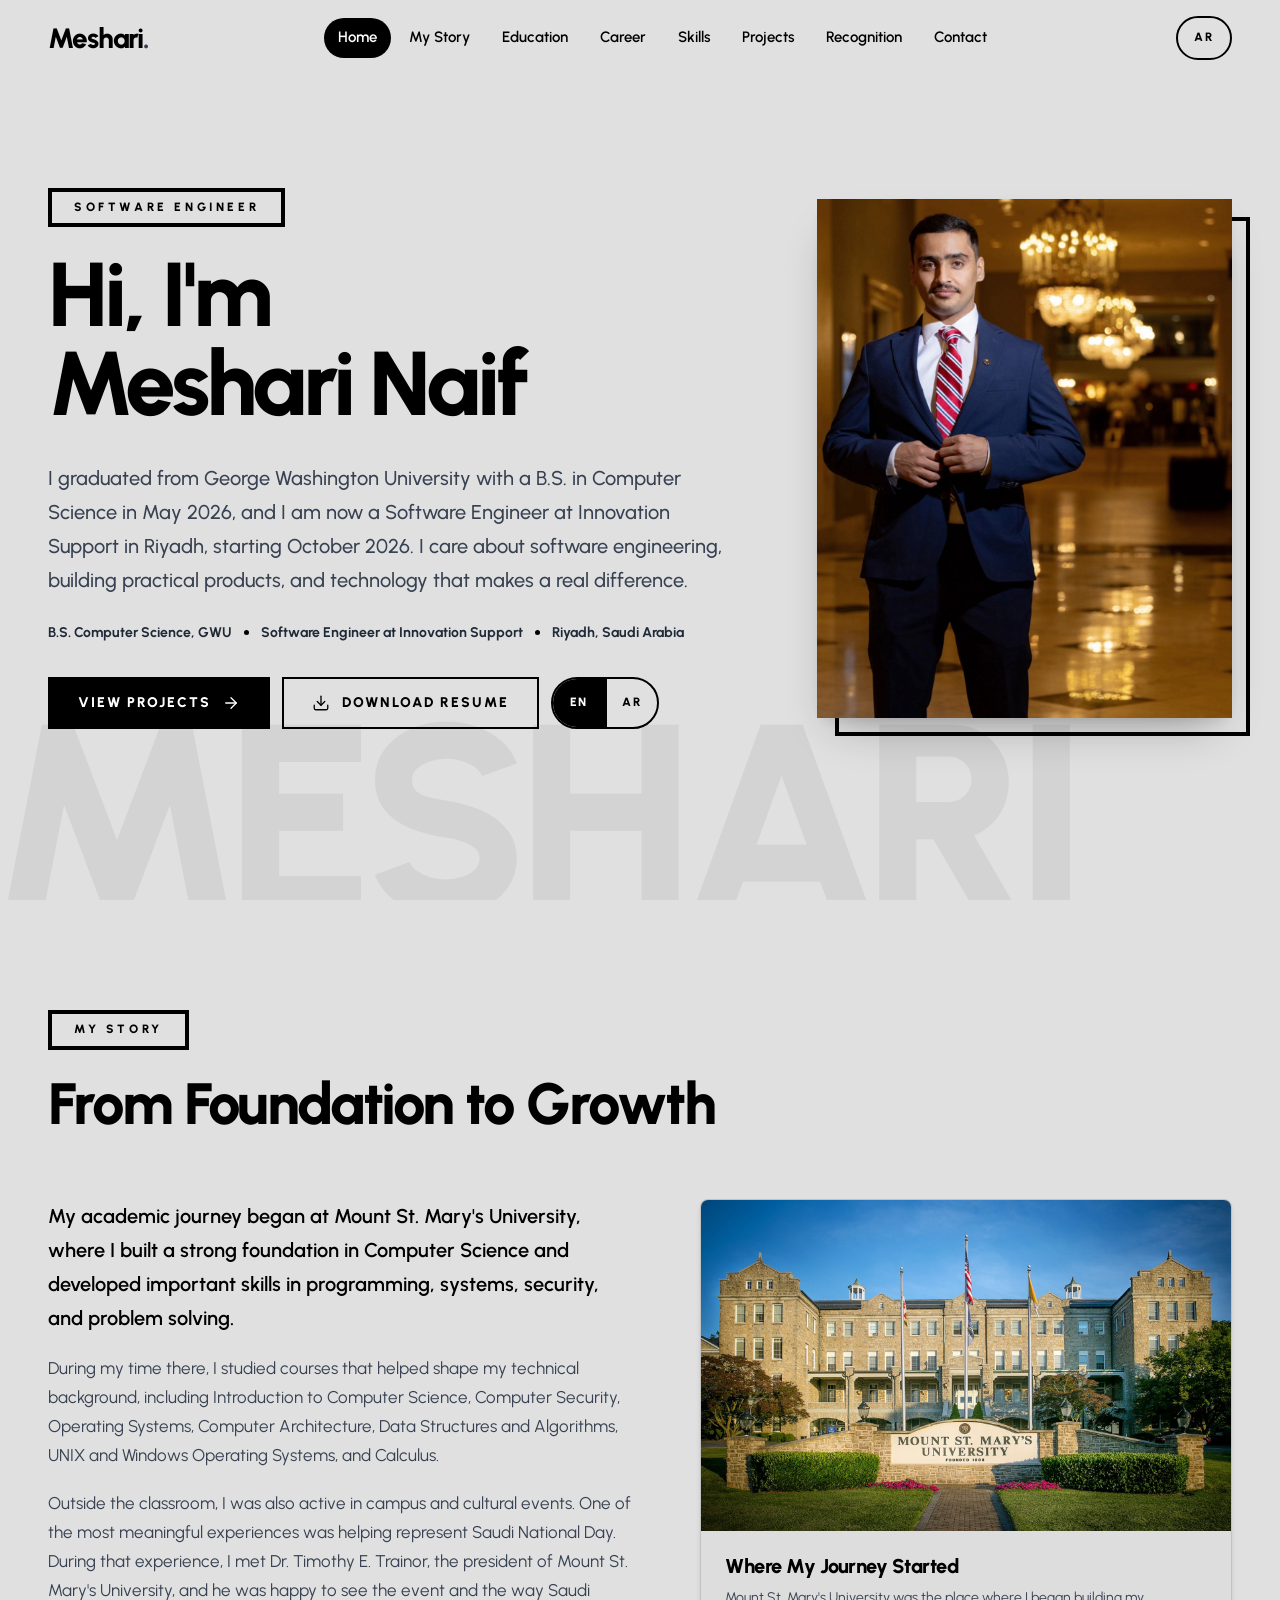
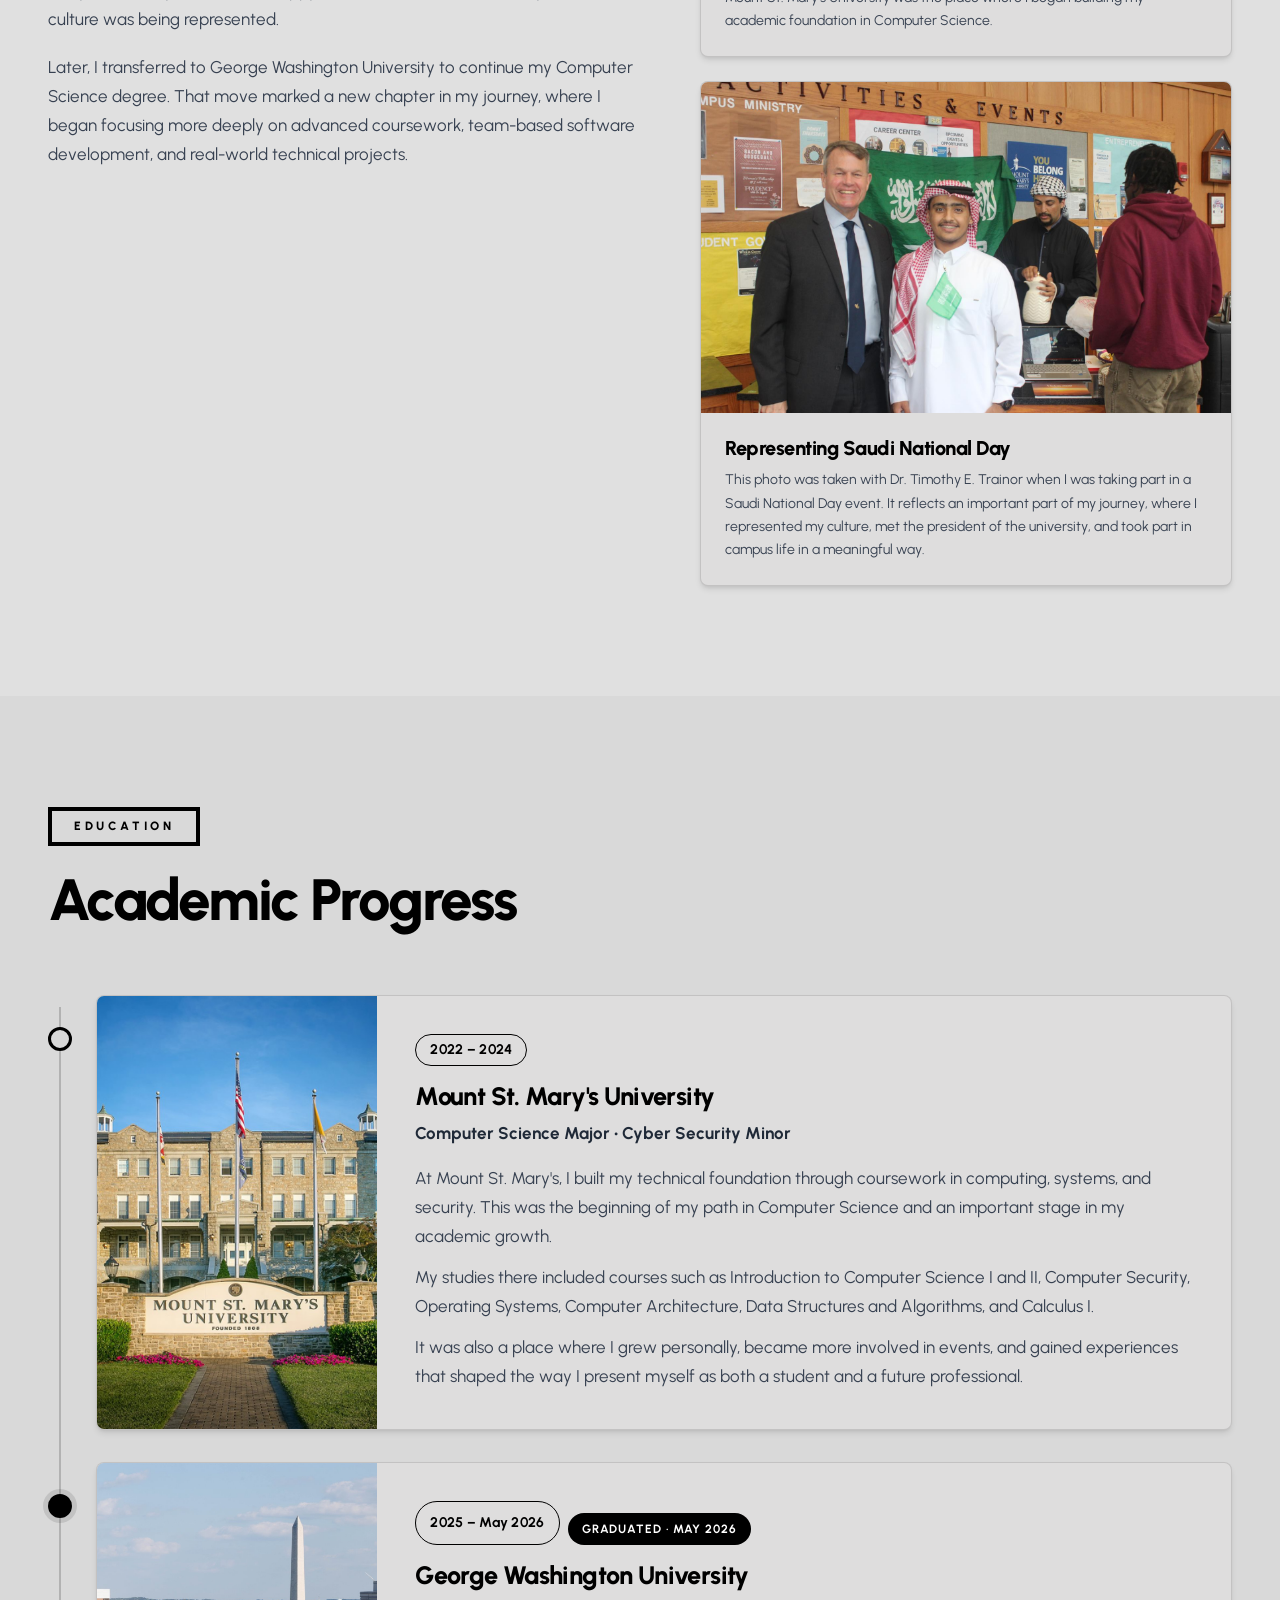
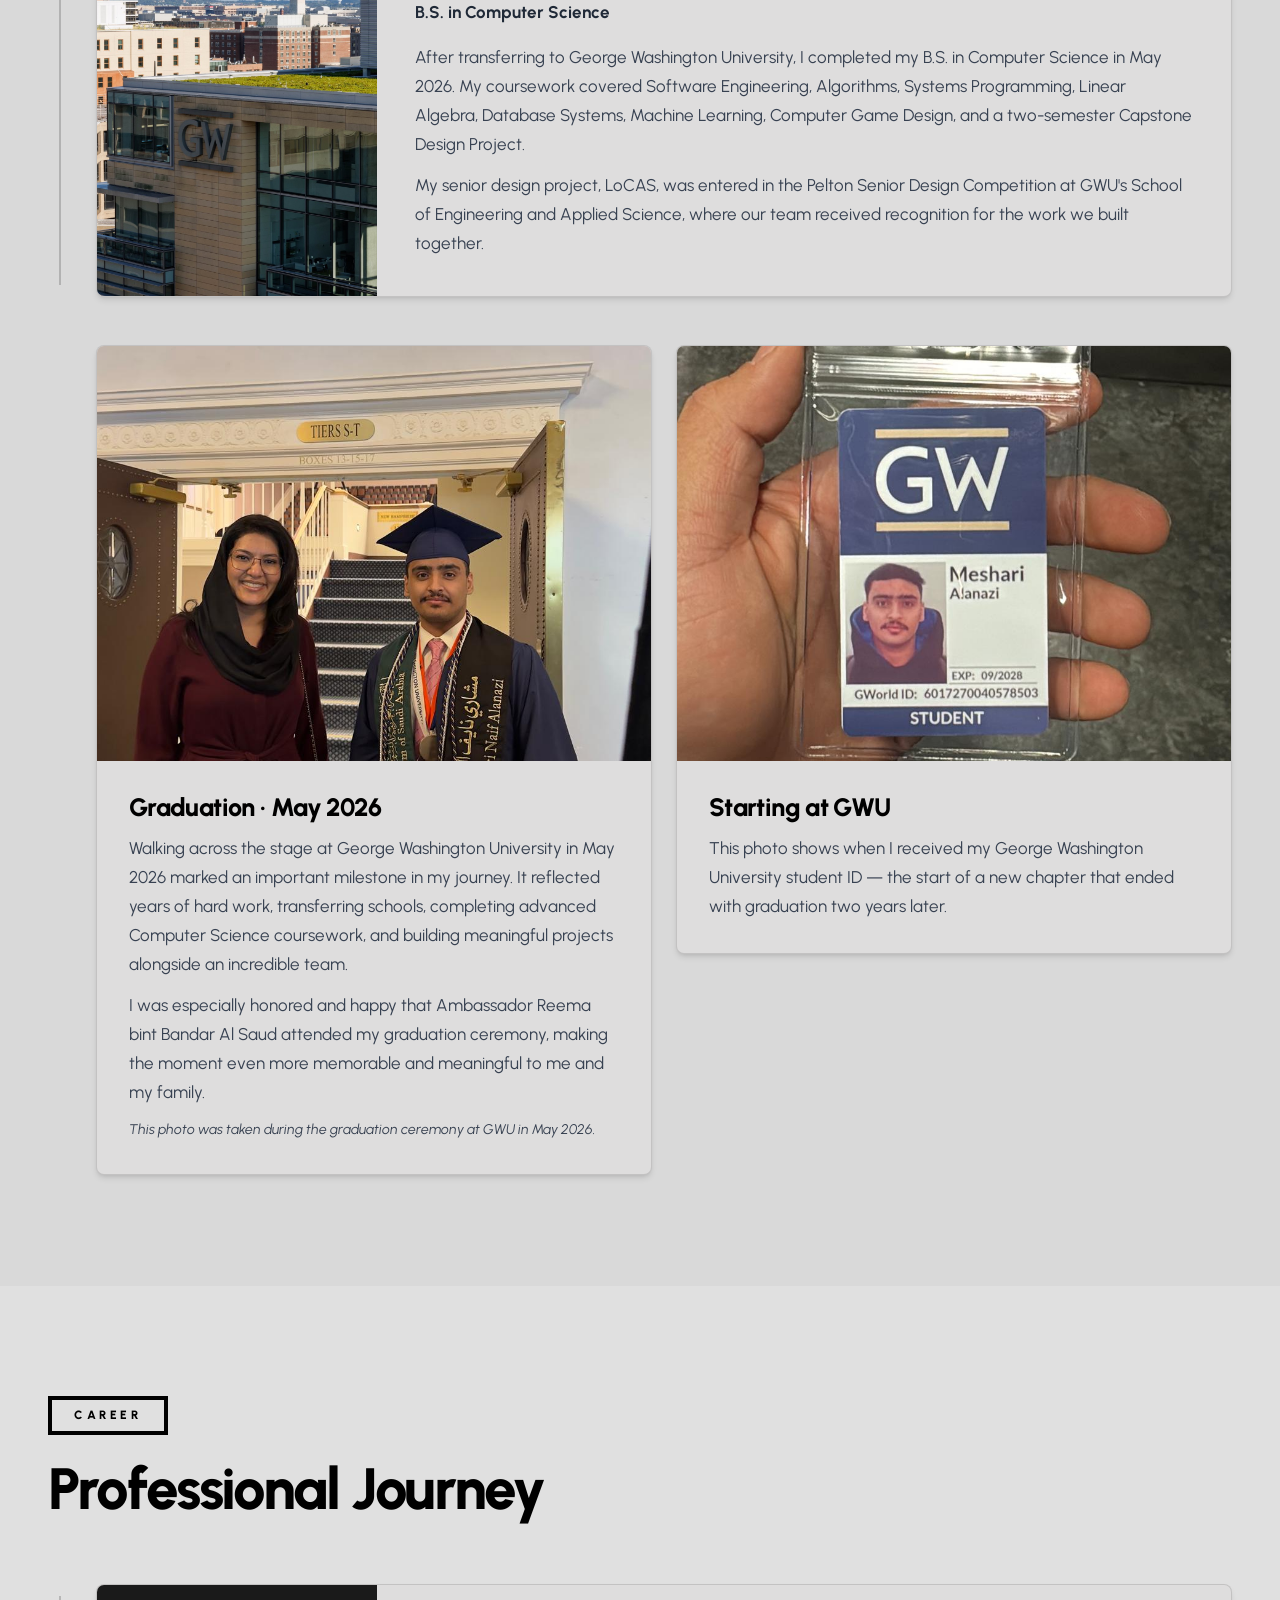
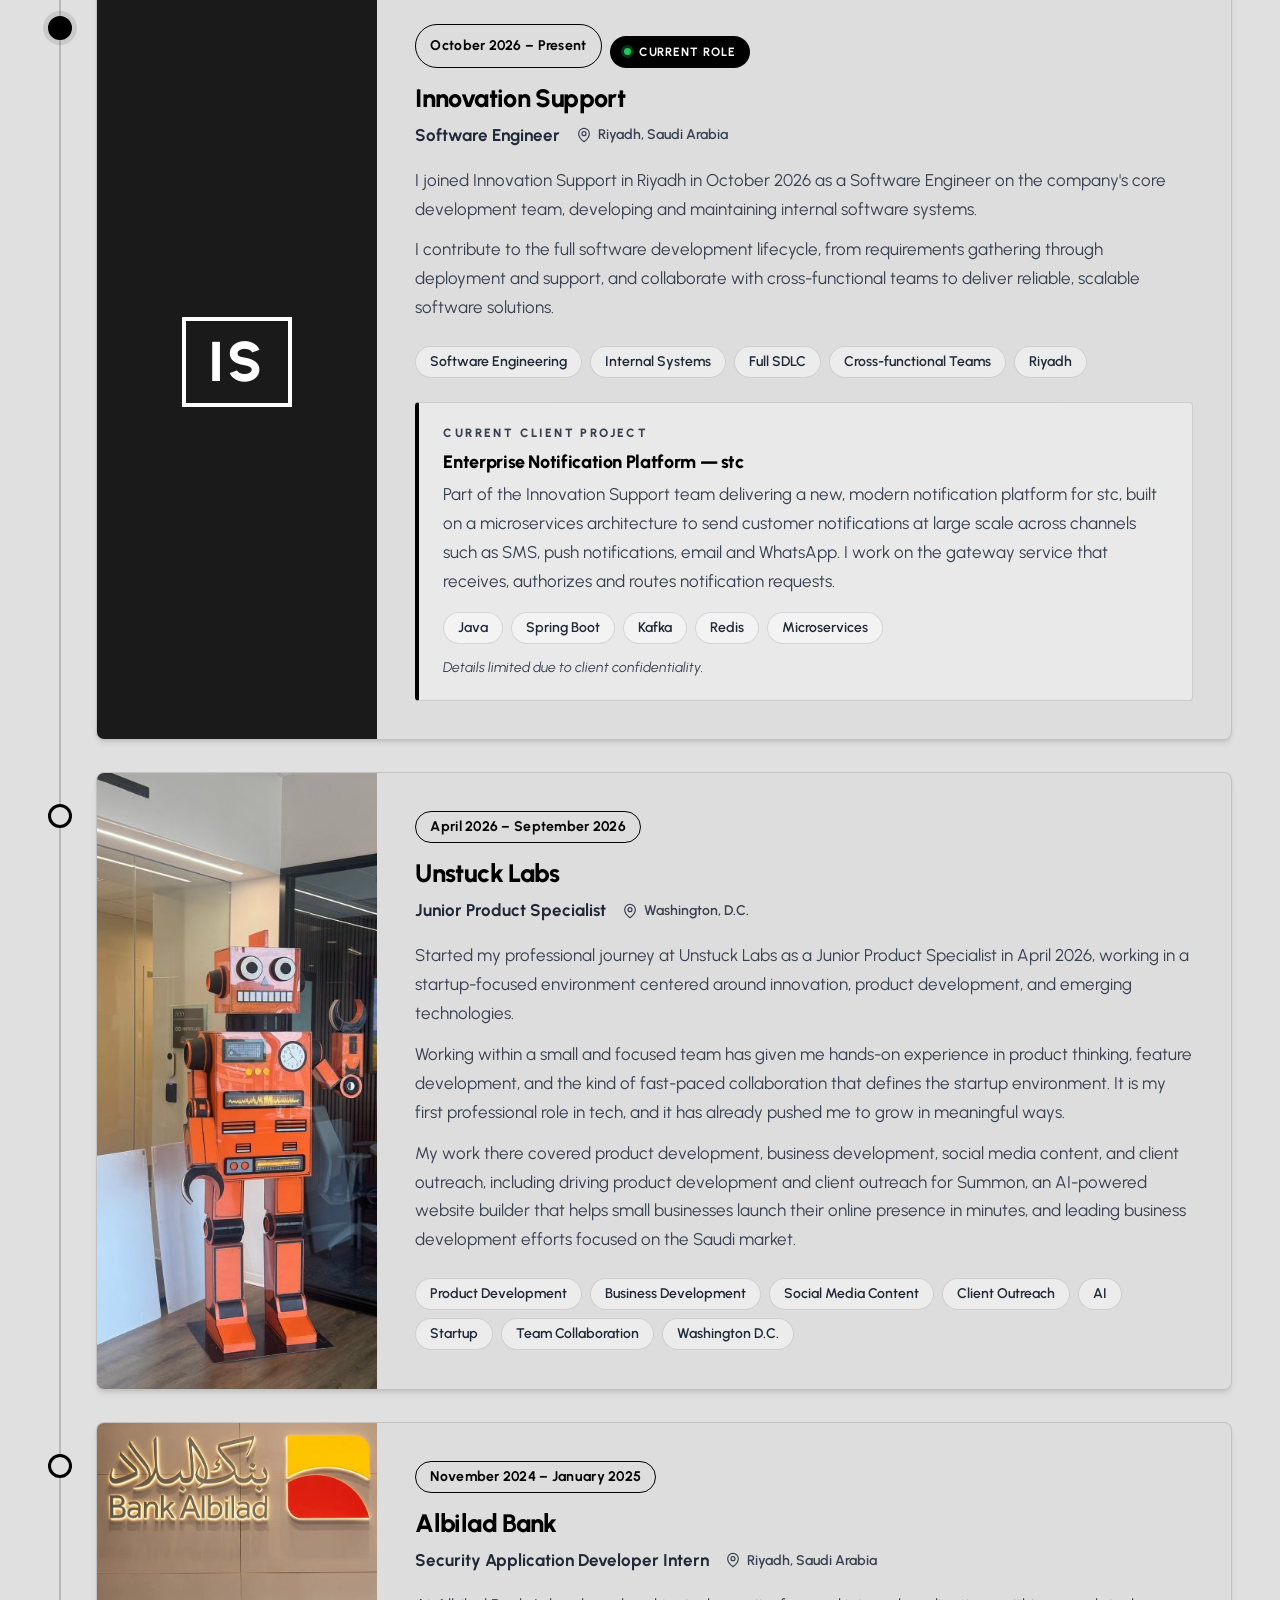
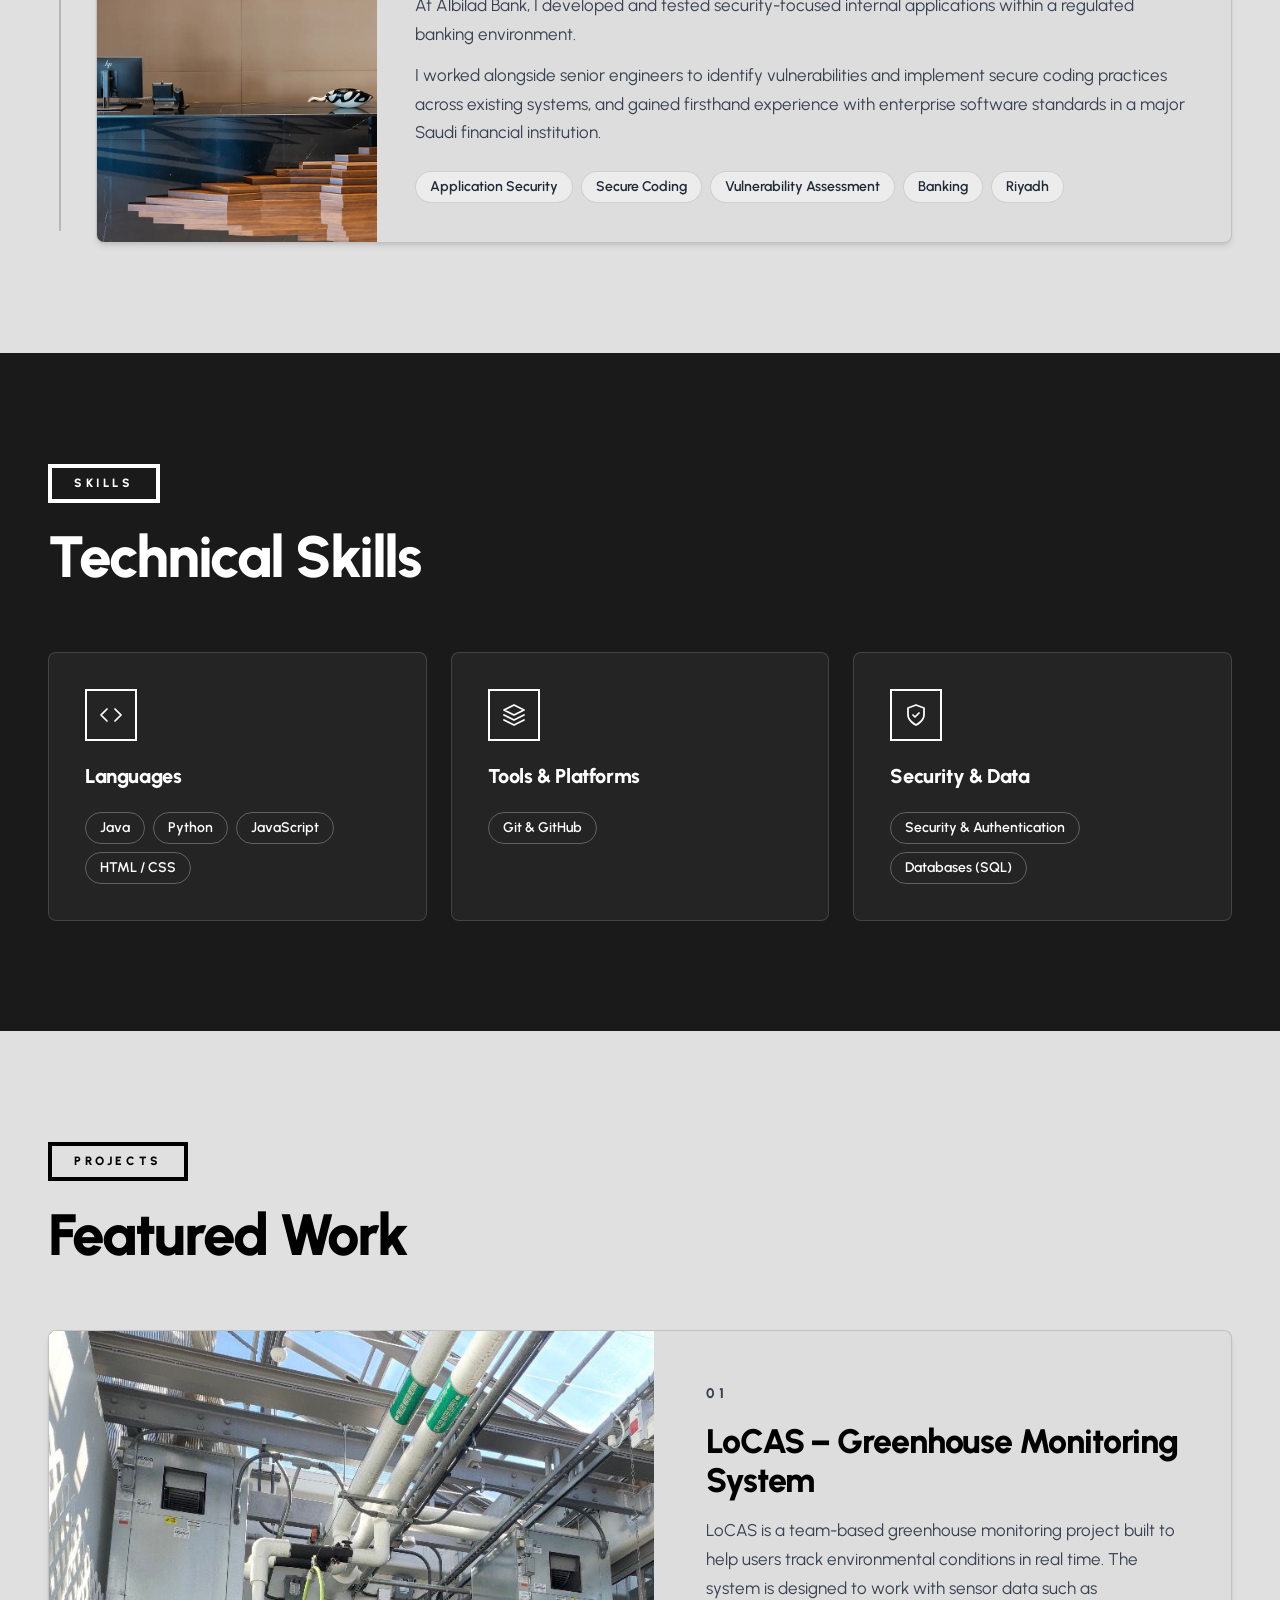
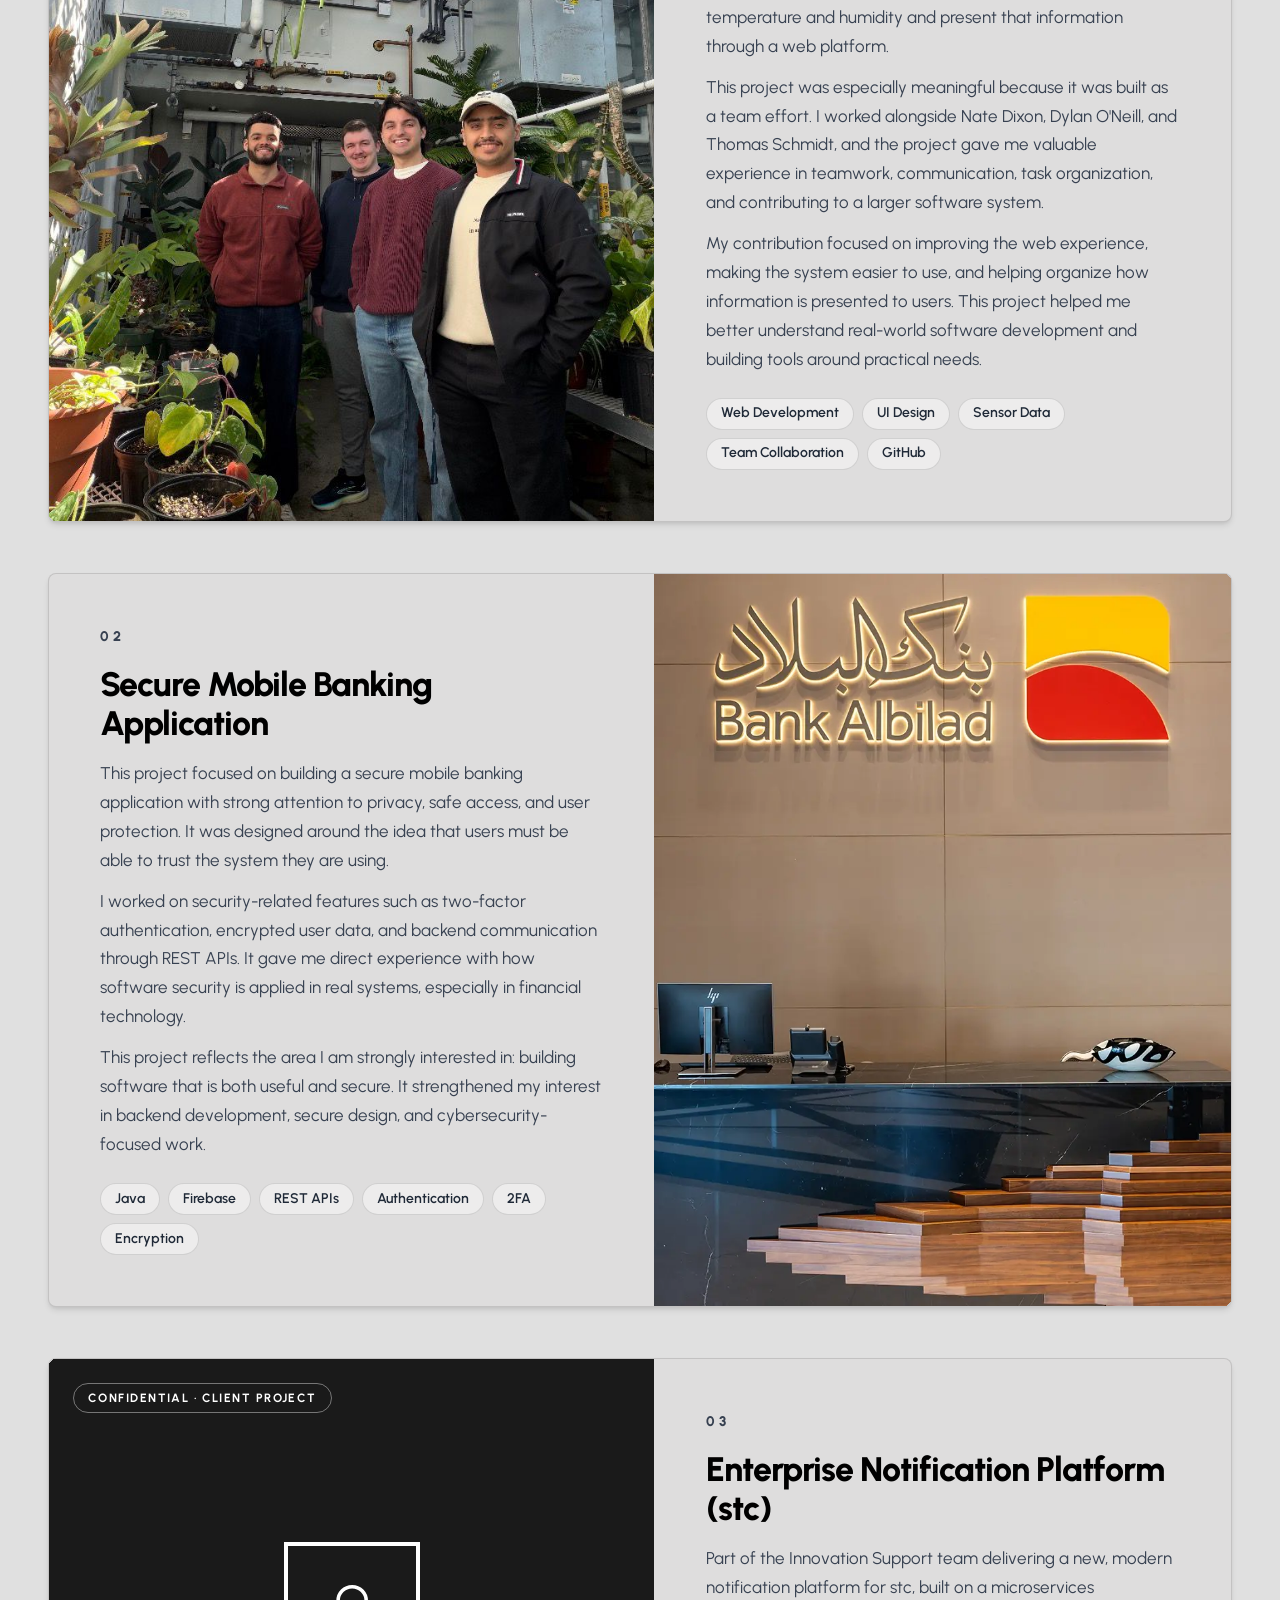
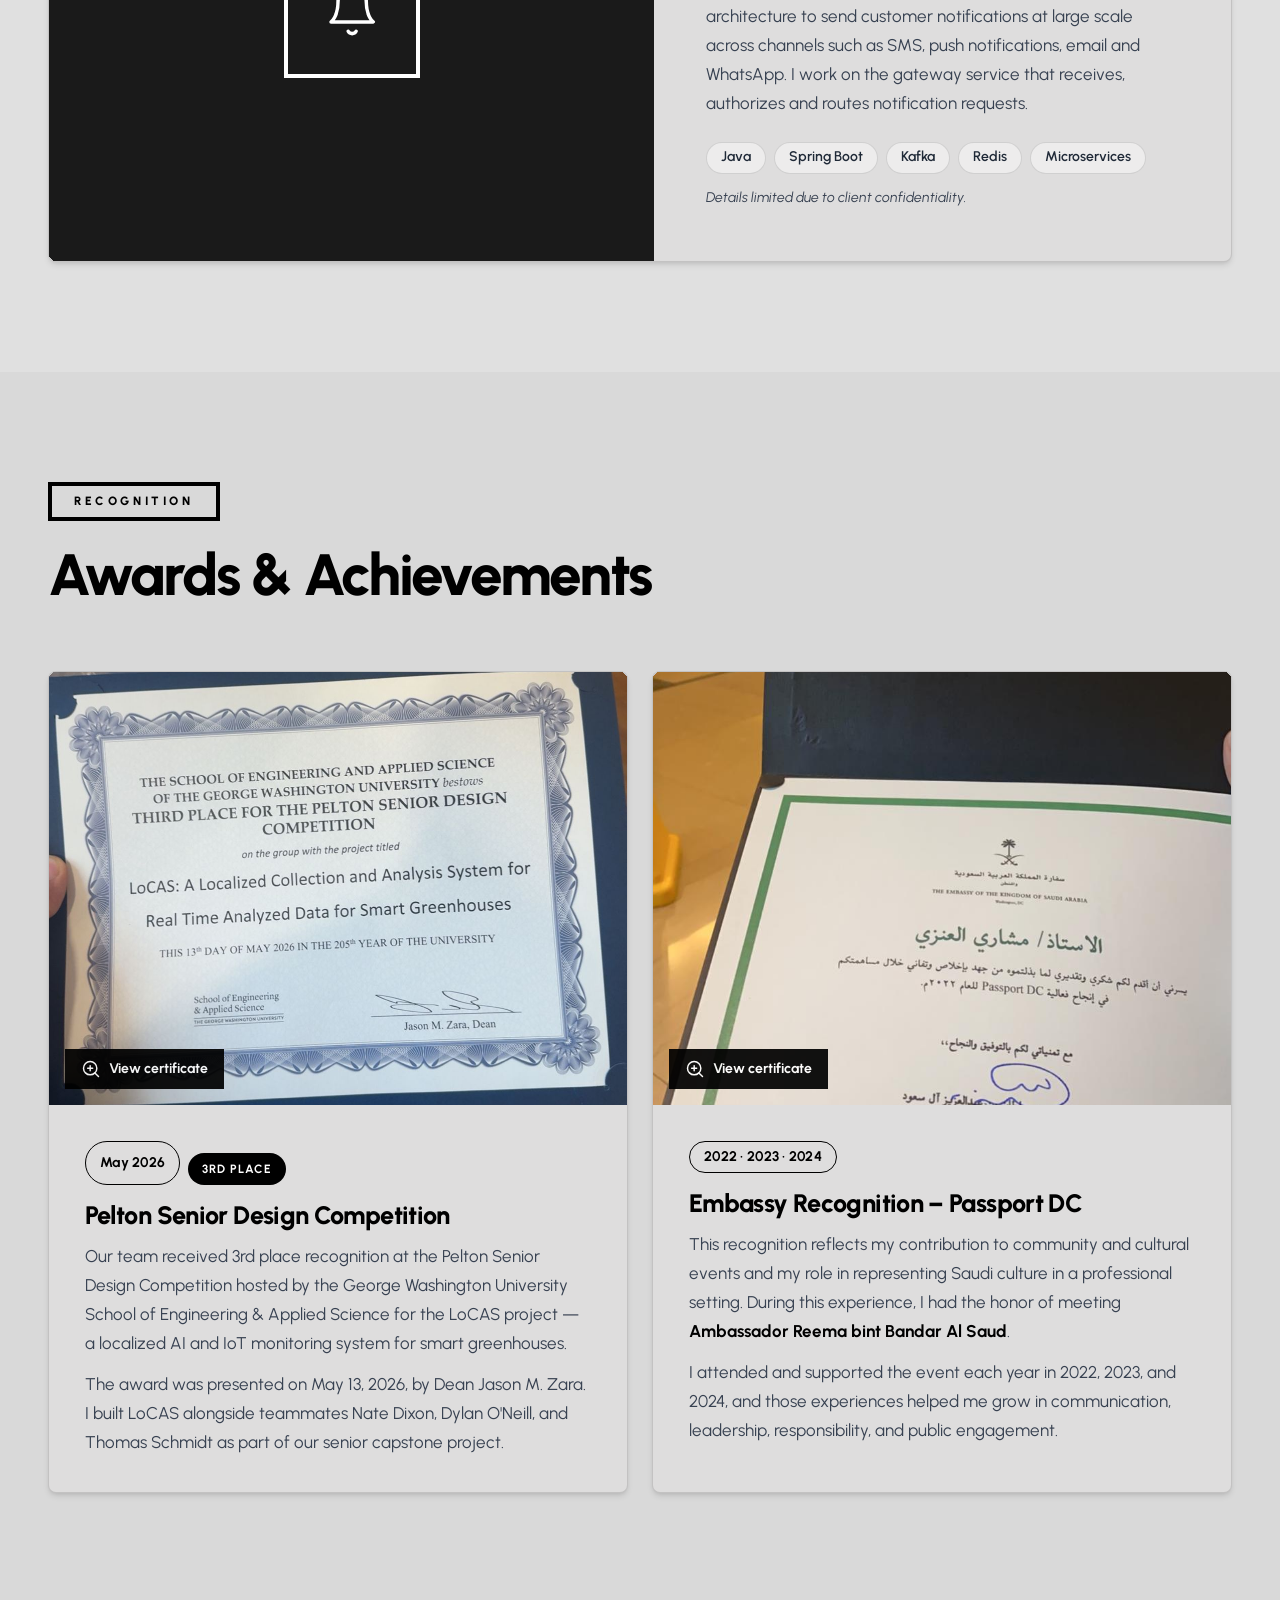
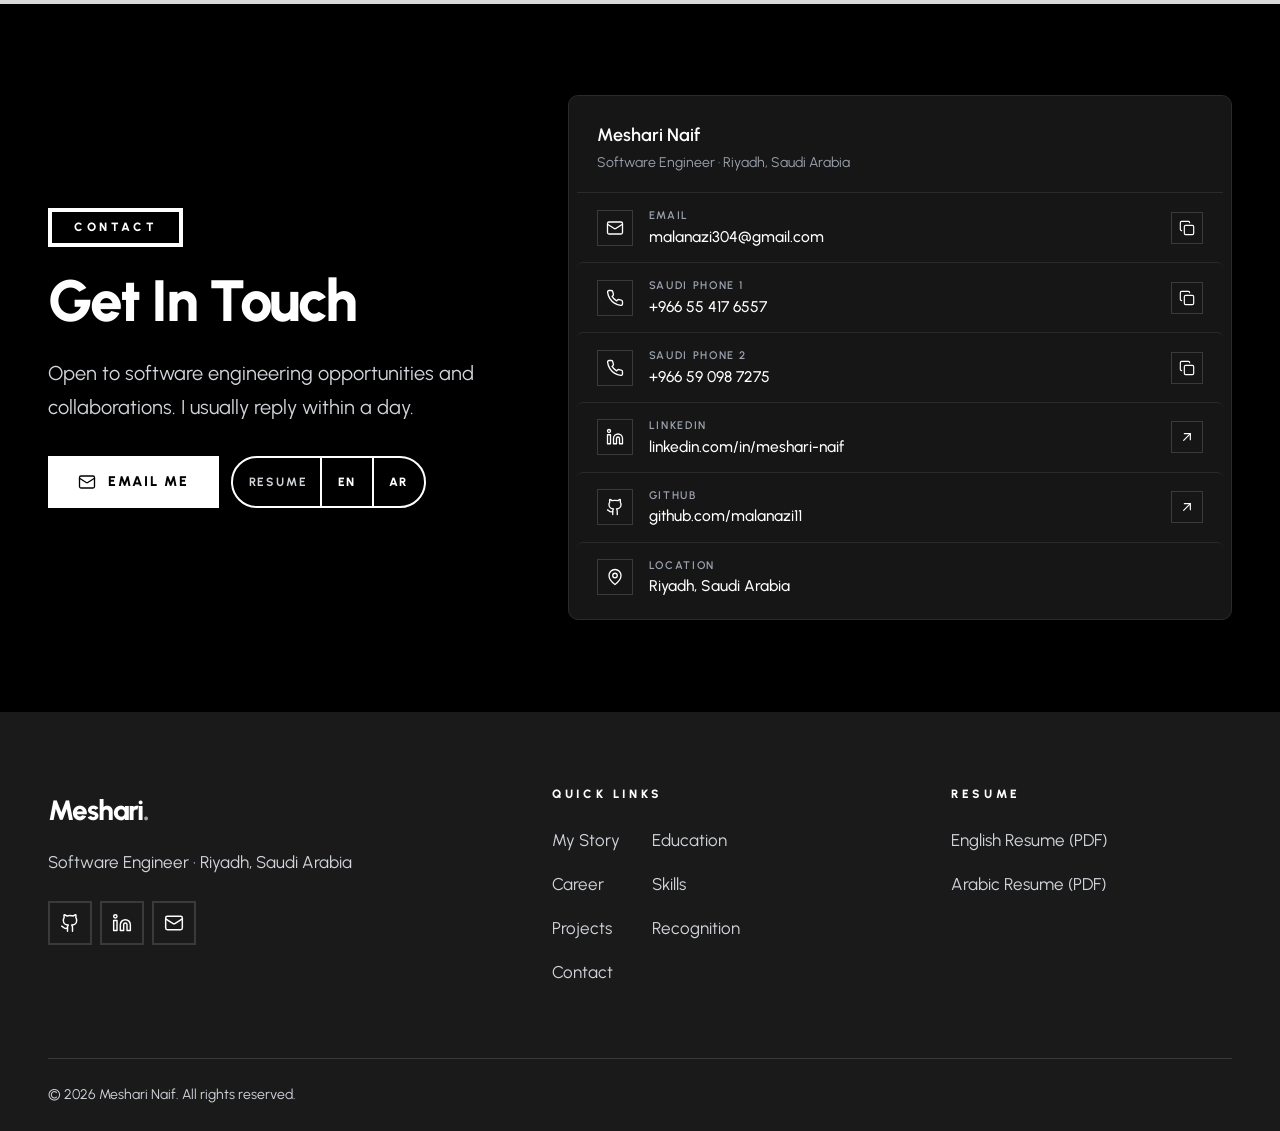
==== commit ad3422e7: "Redesign portfolio in rmsr.sa style; add EN/AR resumes, Albilad Bank image, stc client project, and " ====
--- a/index.html
+++ b/index.html
@@ -1,472 +1,767 @@
 <!DOCTYPE html>
-<html lang="en">
+<html lang="en" dir="ltr">
 <head>
   <meta charset="UTF-8" />
   <meta name="viewport" content="width=device-width, initial-scale=1.0" />
-  <title>Meshari Naif | Portfolio</title>
+  <title>Meshari Naif | Software Engineer</title>
+  <meta name="description" content="Meshari Naif — Software Engineer at Innovation Support in Riyadh and George Washington University Computer Science graduate (May 2026). Projects, career, awards and contact." />
+  <meta name="theme-color" content="#E0E0E0" />
+  <link rel="icon" href="data:image/svg+xml,%3Csvg xmlns='http://www.w3.org/2000/svg' viewBox='0 0 64 64'%3E%3Crect width='64' height='64' fill='%23000'/%3E%3Ctext x='32' y='46' text-anchor='middle' font-family='Arial,Helvetica,sans-serif' font-weight='800' font-size='40' fill='%23fff'%3EM%3C/text%3E%3C/svg%3E" />
+
+  <!-- Open Graph / Twitter -->
+  <meta property="og:type" content="website" />
+  <meta property="og:title" content="Meshari Naif | Software Engineer" />
+  <meta property="og:description" content="Software Engineer at Innovation Support in Riyadh. B.S. Computer Science, George Washington University." />
+  <meta property="og:url" content="https://malanazi11.github.io/my-portfolio/" />
+  <meta property="og:image" content="https://malanazi11.github.io/my-portfolio/images/profile.jpg" />
+  <meta name="twitter:card" content="summary_large_image" />
+  <meta name="twitter:title" content="Meshari Naif | Software Engineer" />
+  <meta name="twitter:description" content="Software Engineer at Innovation Support in Riyadh. B.S. Computer Science, George Washington University." />
+  <meta name="twitter:image" content="https://malanazi11.github.io/my-portfolio/images/profile.jpg" />
+
+  <!-- Apply saved language before first paint to avoid a layout flash -->
+  <script>
+    document.documentElement.classList.add("js");
+    (function () {
+      var lang = null;
+      try {
+        lang = new URLSearchParams(location.search).get("lang");
+        if (lang === "ar" || lang === "en") localStorage.setItem("lang", lang);
+        else lang = localStorage.getItem("lang");
+      } catch (e) {}
+      if (lang === "ar") {
+        document.documentElement.lang = "ar";
+        document.documentElement.dir = "rtl";
+      }
+    })();
+  </script>
 
   <link rel="preconnect" href="https://fonts.googleapis.com">
   <link rel="preconnect" href="https://fonts.gstatic.com" crossorigin>
-  <link href="https://fonts.googleapis.com/css2?family=Inter:wght@400;500;600;700;800&display=swap" rel="stylesheet">
+  <link href="https://fonts.googleapis.com/css2?family=Urbanist:wght@400;500;600;700;800&family=IBM+Plex+Sans+Arabic:wght@400;500;600;700&display=swap" rel="stylesheet">
 
   <link rel="stylesheet" href="style.css" />
 </head>
 <body>
 
-  <header class="header">
-    <nav class="navbar">
-      <a href="#home" class="logo">Meshari<span>.</span></a>
-
-      <button class="mobile-menu-btn" id="mobileMenuBtn" aria-label="Toggle menu">
-        <span></span><span></span><span></span>
-      </button>
-
-      <ul class="nav-links" id="navLinks">
-        <li><a href="#home" id="navHome">Home</a></li>
-        <li><a href="#story" id="navStory">My Story</a></li>
-        <li><a href="#education" id="navEducation">Education</a></li>
-        <li><a href="#career" id="navCareer">Career</a></li>
-        <li><a href="#skills" id="navSkills">Skills</a></li>
-        <li><a href="#projects" id="navProjects">Projects</a></li>
-        <li><a href="#recognition" id="navRecognition">Recognition</a></li>
-        <li><a href="#contact" id="navContact">Contact</a></li>
+  <!-- Icon sprite -->
+  <svg width="0" height="0" style="position:absolute" aria-hidden="true" focusable="false">
+    <symbol id="i-mail" viewBox="0 0 24 24"><rect x="2" y="4" width="20" height="16" rx="2"/><path d="m22 7-8.97 5.7a1.94 1.94 0 0 1-2.06 0L2 7"/></symbol>
+    <symbol id="i-phone" viewBox="0 0 24 24"><path d="M22 16.92v3a2 2 0 0 1-2.18 2 19.79 19.79 0 0 1-8.63-3.07 19.5 19.5 0 0 1-6-6 19.79 19.79 0 0 1-3.07-8.67A2 2 0 0 1 4.11 2h3a2 2 0 0 1 2 1.72 12.84 12.84 0 0 0 .7 2.81 2 2 0 0 1-.45 2.11L8.09 9.91a16 16 0 0 0 6 6l1.27-1.27a2 2 0 0 1 2.11-.45 12.84 12.84 0 0 0 2.81.7A2 2 0 0 1 22 16.92z"/></symbol>
+    <symbol id="i-github" viewBox="0 0 24 24"><path d="M15 22v-4a4.8 4.8 0 0 0-1-3.5c3 0 6-2 6-5.5.08-1.25-.27-2.48-1-3.5.28-1.15.28-2.35 0-3.5 0 0-1 0-3 1.5-2.64-.5-5.36-.5-8 0C6 2 5 2 5 2c-.3 1.15-.3 2.35 0 3.5A5.403 5.403 0 0 0 4 9c0 3.5 3 5.5 6 5.5-.39.49-.68 1.05-.85 1.65-.17.6-.22 1.23-.15 1.85v4"/><path d="M9 18c-4.51 2-5-2-7-2"/></symbol>
+    <symbol id="i-linkedin" viewBox="0 0 24 24"><path d="M16 8a6 6 0 0 1 6 6v7h-4v-7a2 2 0 0 0-4 0v7h-4v-7a6 6 0 0 1 6-6z"/><rect width="4" height="12" x="2" y="9"/><circle cx="4" cy="4" r="2"/></symbol>
+    <symbol id="i-pin" viewBox="0 0 24 24"><path d="M20 10c0 6-8 12-8 12s-8-6-8-12a8 8 0 0 1 16 0Z"/><circle cx="12" cy="10" r="3"/></symbol>
+    <symbol id="i-copy" viewBox="0 0 24 24"><rect width="14" height="14" x="8" y="8" rx="2"/><path d="M4 16c-1.1 0-2-.9-2-2V4c0-1.1.9-2 2-2h10c1.1 0 2 .9 2 2"/></symbol>
+    <symbol id="i-check" viewBox="0 0 24 24"><path d="M20 6 9 17l-5-5"/></symbol>
+    <symbol id="i-arrow-up" viewBox="0 0 24 24"><path d="m5 12 7-7 7 7"/><path d="M12 19V5"/></symbol>
+    <symbol id="i-arrow-right" viewBox="0 0 24 24"><path d="M5 12h14"/><path d="m12 5 7 7-7 7"/></symbol>
+    <symbol id="i-external" viewBox="0 0 24 24"><path d="M7 17 17 7"/><path d="M8 7h9v9"/></symbol>
+    <symbol id="i-download" viewBox="0 0 24 24"><path d="M21 15v4a2 2 0 0 1-2 2H5a2 2 0 0 1-2-2v-4"/><path d="m7 10 5 5 5-5"/><path d="M12 15V3"/></symbol>
+    <symbol id="i-close" viewBox="0 0 24 24"><path d="M18 6 6 18"/><path d="m6 6 12 12"/></symbol>
+    <symbol id="i-code" viewBox="0 0 24 24"><path d="m16 18 6-6-6-6"/><path d="m8 6-6 6 6 6"/></symbol>
+    <symbol id="i-layers" viewBox="0 0 24 24"><path d="m12 2 10 5-10 5L2 7z"/><path d="m2 17 10 5 10-5"/><path d="m2 12 10 5 10-5"/></symbol>
+    <symbol id="i-shield" viewBox="0 0 24 24"><path d="M12 22s8-4 8-10V5l-8-3-8 3v7c0 6 8 10 8 10z"/><path d="m9 12 2 2 4-4"/></symbol>
+    <symbol id="i-bell" viewBox="0 0 24 24"><path d="M6 8a6 6 0 0 1 12 0c0 7 3 9 3 9H3s3-2 3-9"/><path d="M10.3 21a1.94 1.94 0 0 0 3.4 0"/></symbol>
+    <symbol id="i-zoom"viewBox="0 0 24 24"><circle cx="11" cy="11" r="8"/><path d="m21 21-4.3-4.3"/><path d="M11 8v6"/><path d="M8 11h6"/></symbol>
+  </svg>
+
+  <a href="#main" class="skip-link" id="skipLink">Skip to content</a>
+  <div class="progress-bar" id="progressBar" aria-hidden="true"></div>
+
+  <!-- ============ HEADER / NAV ============ -->
+  <header class="site-header" id="siteHeader">
+    <nav class="nav container" aria-label="Primary">
+      <a href="#home" class="logo" aria-label="Meshari Naif, home">Meshari<span>.</span></a>
+
+      <ul class="nav__menu" id="navLinks">
+        <li><a href="#home" class="nav__link" id="navHome">Home</a></li>
+        <li><a href="#story" class="nav__link" id="navStory">My Story</a></li>
+        <li><a href="#education" class="nav__link" id="navEducation">Education</a></li>
+        <li><a href="#career" class="nav__link" id="navCareer">Career</a></li>
+        <li><a href="#skills" class="nav__link" id="navSkills">Skills</a></li>
+        <li><a href="#projects" class="nav__link" id="navProjects">Projects</a></li>
+        <li><a href="#recognition" class="nav__link" id="navRecognition">Recognition</a></li>
+        <li><a href="#contact" class="nav__link" id="navContact">Contact</a></li>
       </ul>
 
-      <div class="language-switch">
-        <button id="langToggle">AR</button>
+      <div class="nav__actions">
+        <button type="button" class="lang-toggle" id="langToggle" aria-label="Switch to Arabic">AR</button>
+        <button type="button" class="menu-btn" id="mobileMenuBtn" aria-label="Open menu" aria-expanded="false" aria-controls="navLinks">
+          <span></span><span></span><span></span>
+        </button>
       </div>
     </nav>
   </header>
 
-  <main>
-    <!-- HOME -->
-    <section id="home" class="section hero">
-      <div class="hero-text">
-        <p class="section-label" id="heroLabel">Computer Science Graduate</p>
-
-        <h1 id="heroTitle">Hi, I'm <span>Meshari Naif</span></h1>
-
-        <p class="hero-description" id="heroDescription">
-          I graduated from George Washington University with a B.S. in Computer Science and I am now working as a
-          Junior Product Specialist at Unstuck Labs. I care about software engineering, building practical products,
-          and technology that makes a real difference.
-        </p>
-
-        <p class="hero-subline" id="heroSubline">
-          B.S. Computer Science, GWU · Junior Product Specialist at Unstuck Labs · Washington, DC
-        </p>
-
-        <div class="hero-buttons">
-          <a href="#projects" class="btn btn-primary" id="viewProjectsBtn">View Projects</a>
-          <a href="files/resume.pdf" target="_blank" class="btn btn-secondary" id="resumeBtn">Download Resume</a>
-        </div>
-      </div>
-
-      <div class="hero-image">
-        <img src="images/profile.jpg" alt="Meshari Naif profile photo">
-      </div>
-    </section>
-
-    <!-- STORY -->
-    <section id="story" class="section reveal">
-      <div class="section-heading">
-        <p class="section-label" id="storyLabel">My Story</p>
-        <h2 id="storyHeading">From Foundation to Growth</h2>
-      </div>
-
-      <div class="story-grid">
-        <div class="story-card">
-          <p id="storyP1">
-            My academic journey began at Mount St. Mary's University, where I built a strong foundation in Computer Science
-            and developed important skills in programming, systems, security, and problem solving.
+  <main id="main">
+
+    <!-- ============ HERO ============ -->
+    <section id="home" class="hero" aria-labelledby="heroTitle">
+      <div class="hero__watermark" aria-hidden="true">MESHARI</div>
+
+      <div class="container hero__grid">
+        <div class="hero__text">
+          <p class="eyebrow" id="heroLabel" style="--d:0">Software Engineer</p>
+
+          <h1 class="hero__title" id="heroTitle" style="--d:1">Hi, I'm <span>Meshari Naif</span></h1>
+
+          <p class="hero__intro" id="heroDescription" style="--d:2">
+            I graduated from George Washington University with a B.S. in Computer Science in May 2026, and I am now a
+            Software Engineer at Innovation Support in Riyadh, starting October 2026. I care about software engineering,
+            building practical products, and technology that makes a real difference.
           </p>
 
-          <p id="storyP2">
-            During my time there, I studied courses that helped shape my technical background, including Introduction to Computer Science,
-            Computer Security, Operating Systems, Computer Architecture, Data Structures and Algorithms, UNIX and Windows Operating Systems,
-            and Calculus.
-          </p>
-
-          <p id="storyP3">
-            Outside the classroom, I was also active in campus and cultural events. One of the most meaningful experiences was helping
-            represent Saudi National Day. During that experience, I met Dr. Timothy E. Trainor, the president of Mount St. Mary's University,
-            and he was happy to see the event and the way Saudi culture was being represented.
-          </p>
-
-          <p id="storyP4">
-            Later, I transferred to George Washington University to continue my Computer Science degree.
-            That move marked a new chapter in my journey, where I began focusing more deeply on advanced coursework,
-            team-based software development, and real-world technical projects.
-          </p>
-        </div>
-
-        <div class="story-side">
-          <div class="story-photo-card">
-            <img src="images/mount.jpg" alt="Mount St. Mary's University campus">
-            <div class="photo-text">
-              <h3 id="storyCard1Title">Where My Journey Started</h3>
-              <p id="storyCard1Text">
-                Mount St. Mary's University was the place where I began building my academic foundation in Computer Science.
-              </p>
-            </div>
-          </div>
-
-          <div class="story-photo-card">
-            <img src="images/mount-event.jpg" alt="Photo with Dr. Timothy E. Trainor at a Saudi National Day event">
-            <div class="photo-text">
-              <h3 id="storyCard2Title">Representing Saudi National Day</h3>
-              <p id="storyCard2Text">
-                This photo was taken with Dr. Timothy E. Trainor when I was taking part in a Saudi National Day event.
-                It reflects an important part of my journey, where I represented my culture, met the president of the university,
-                and took part in campus life in a meaningful way.
-              </p>
+          <ul class="hero__meta" style="--d:3">
+            <li id="heroMeta1">B.S. Computer Science, GWU</li>
+            <li id="heroMeta2">Software Engineer at Innovation Support</li>
+            <li id="heroMeta3">Riyadh, Saudi Arabia</li>
+          </ul>
+
+          <div class="hero__actions" style="--d:4">
+            <a href="#projects" class="btn btn--primary">
+              <span id="viewProjectsBtn">View Projects</span>
+              <svg class="icon icon--flip" aria-hidden="true"><use href="#i-arrow-right"/></svg>
+            </a>
+            <a href="files/Meshari_Naif_Resume_EN_2026.pdf" target="_blank" rel="noopener" class="btn btn--ghost js-resume-current">
+              <svg class="icon" aria-hidden="true"><use href="#i-download"/></svg>
+              <span id="resumeBtn">Download Resume</span>
+            </a>
+            <div class="resume-switch" role="group" aria-labelledby="resumeSwitchLabel">
+              <span class="visually-hidden" id="resumeSwitchLabel">Resume versions</span>
+              <a href="files/Meshari_Naif_Resume_EN_2026.pdf" target="_blank" rel="noopener" lang="en" aria-label="English resume (PDF)">EN</a>
+              <a href="files/Meshari_Naif_Resume_AR_2026.pdf" target="_blank" rel="noopener" lang="ar" aria-label="السيرة الذاتية بالعربية (PDF)">AR</a>
             </div>
           </div>
         </div>
+
+        <figure class="hero__photo" style="--d:2">
+          <img src="images/profile.jpg" alt="Meshari Naif profile photo" width="1152" height="2048" fetchpriority="high">
+        </figure>
       </div>
     </section>
 
-    <!-- EDUCATION -->
-    <section id="education" class="section reveal">
-      <div class="section-heading">
-        <p class="section-label" id="educationLabel">Education</p>
-        <h2 id="educationHeading">Academic Progress</h2>
-      </div>
-
-      <div class="education-list">
-        <div class="education-card education-side-card">
-          <div class="education-image-wrap">
-            <img src="images/mount.jpg" alt="Mount St. Mary's University campus" class="img-mount">
-          </div>
-
-          <div class="education-body">
-            <p class="date-pill" id="mountDate">2022 – 2024</p>
-            <h3 id="mountTitle">Mount St. Mary's University</h3>
-            <p class="degree" id="mountDegree"><strong>Computer Science Major • Cyber Security Minor</strong></p>
-
-            <p id="mountText1">
-              At Mount St. Mary's, I built my technical foundation through coursework in computing, systems, and security.
-              This was the beginning of my path in Computer Science and an important stage in my academic growth.
+    <!-- ============ MY STORY ============ -->
+    <section id="story" class="section" aria-labelledby="storyHeading">
+      <div class="container">
+        <header class="section-head" data-reveal>
+          <p class="eyebrow" id="storyLabel">My Story</p>
+          <h2 class="section-title" id="storyHeading">From Foundation to Growth</h2>
+        </header>
+
+        <div class="story__grid">
+          <div class="story__text prose" data-reveal>
+            <p class="lead" id="storyP1">
+              My academic journey began at Mount St. Mary's University, where I built a strong foundation in Computer Science
+              and developed important skills in programming, systems, security, and problem solving.
             </p>
-
-            <p id="mountText2">
-              My studies there included courses such as Introduction to Computer Science I and II, Computer Security,
-              Operating Systems, Computer Architecture, Data Structures and Algorithms, and Calculus I.
+            <p id="storyP2">
+              During my time there, I studied courses that helped shape my technical background, including Introduction to Computer Science,
+              Computer Security, Operating Systems, Computer Architecture, Data Structures and Algorithms, UNIX and Windows Operating Systems,
+              and Calculus.
             </p>
-
-            <p id="mountText3">
-              It was also a place where I grew personally, became more involved in events, and gained experiences that shaped the way I present myself as both a student and a future professional.
+            <p id="storyP3">
+              Outside the classroom, I was also active in campus and cultural events. One of the most meaningful experiences was helping
+              represent Saudi National Day. During that experience, I met Dr. Timothy E. Trainor, the president of Mount St. Mary's University,
+              and he was happy to see the event and the way Saudi culture was being represented.
+            </p>
+            <p id="storyP4">
+              Later, I transferred to George Washington University to continue my Computer Science degree.
+              That move marked a new chapter in my journey, where I began focusing more deeply on advanced coursework,
+              team-based software development, and real-world technical projects.
             </p>
           </div>
-        </div>
-
-        <div class="education-card education-side-card gwu-combined-card">
-          <div class="education-image-wrap">
-            <img src="images/gwu.jpg" alt="George Washington University campus" class="img-gwu">
-          </div>
-
-          <div class="education-body">
-            <p class="date-pill" id="gwuDate">2025 – May 2026</p>
-            <h3 id="gwuTitle">George Washington University</h3>
-            <p class="degree" id="gwuDegree"><strong>B.S. in Computer Science</strong></p>
-            <p class="career-badge" style="display:inline-flex;margin-bottom:14px;" id="gwuHighlight">Graduated · May 2026</p>
-
-            <p id="gwuText1">
-              After transferring to George Washington University, I completed my B.S. in Computer Science in May 2026.
-              My coursework covered Software Engineering, Algorithms, Systems Programming, Linear Algebra, Database Systems,
-              Machine Learning, Computer Game Design, and a two-semester Capstone Design Project.
-            </p>
-
-            <p id="gwuText2">
-              My senior design project, LoCAS, was entered in the Pelton Senior Design Competition at GWU's School of
-              Engineering and Applied Science, where our team received recognition for the work we built together.
-            </p>
-
-            <div class="grad-highlight">
-              <img class="grad-highlight-img" src="images/grad_image.jpeg" alt="Meshari Naif at GWU graduation ceremony, May 2026">
-              <div class="grad-highlight-text">
-                <h4 id="gwuGradTitle">Graduation · May 2026</h4>
-                <p id="gwuGradText">
-                  Walking across the stage at George Washington University in May 2026 marked an important milestone in my journey.
-                  It reflected years of hard work, transferring schools, completing advanced Computer Science coursework,
-                  and building meaningful projects alongside an incredible team.
-                </p>
-                <p id="gwuGradP2">
-                  I was especially honored and happy that Ambassador Reema bint Bandar Al Saud attended my graduation ceremony,
-                  making the moment even more memorable and meaningful to me and my family.
-                </p>
-                <p id="gwuGradP3">
-                  This photo was taken during the graduation ceremony at GWU in May 2026.
-                </p>
-              </div>
-            </div>
-
-            <div class="gwu-start-box">
-              <img src="images/gwu-id.jpg" alt="George Washington University student ID">
-              <div>
-                <h4 id="gwuStartTitle">Starting at GWU</h4>
-                <p id="gwuStartText">
-                  This photo shows when I received my George Washington University student ID —
-                  the start of a new chapter that ended with graduation two years later.
-                </p>
-              </div>
-            </div>
+
+          <div class="story__photos">
+            <figure class="card photo-card" data-reveal>
+              <div class="media media--16x10">
+                <img src="images/mount.jpg" alt="Mount St. Mary's University campus" width="1600" height="1066" loading="lazy" decoding="async">
+              </div>
+              <figcaption class="photo-card__body">
+                <h3 id="storyCard1Title">Where My Journey Started</h3>
+                <p id="storyCard1Text">
+                  Mount St. Mary's University was the place where I began building my academic foundation in Computer Science.
+                </p>
+              </figcaption>
+            </figure>
+
+            <figure class="card photo-card" data-reveal>
+              <div class="media media--16x10">
+                <img src="images/mount-event.jpg" alt="Photo with Dr. Timothy E. Trainor at a Saudi National Day event" width="1600" height="1066" loading="lazy" decoding="async">
+              </div>
+              <figcaption class="photo-card__body">
+                <h3 id="storyCard2Title">Representing Saudi National Day</h3>
+                <p id="storyCard2Text">
+                  This photo was taken with Dr. Timothy E. Trainor when I was taking part in a Saudi National Day event.
+                  It reflects an important part of my journey, where I represented my culture, met the president of the university,
+                  and took part in campus life in a meaningful way.
+                </p>
+              </figcaption>
+            </figure>
           </div>
         </div>
       </div>
     </section>
 
-    <!-- CAREER -->
-    <section id="career" class="section reveal">
-      <div class="section-heading">
-        <p class="section-label" id="careerLabel">Career</p>
-        <h2 id="careerHeading">Professional Journey</h2>
-      </div>
-
-      <div class="education-list">
-        <div class="education-card education-side-card">
-          <div class="education-image-wrap">
-            <img src="images/unstuck_labs.jfif" alt="Unstuck Labs office" class="img-unstuck">
-          </div>
-
-          <div class="education-body">
-            <p class="date-pill" id="unstuckDate">April 2026 – Present</p>
-            <h3 id="unstuckTitle">Unstuck Labs</h3>
-            <p class="degree" id="unstuckDegree"><strong>Junior Product Specialist</strong></p>
-            <p class="career-badge" style="display:inline-flex;margin-bottom:14px;">Current Role</p>
-
-            <p id="unstuckText1">
-              Started my professional journey at Unstuck Labs as a Junior Product Specialist in April 2026, working in a
-              startup-focused environment centered around innovation, product development, and emerging technologies.
-            </p>
-
-            <p id="unstuckText2">
-              Working within a small and focused team has given me hands-on experience in product thinking, feature development,
-              and the kind of fast-paced collaboration that defines the startup environment. It is my first professional role
-              in tech, and it has already pushed me to grow in meaningful ways.
-            </p>
-
-            <p class="tech-line" id="unstuckTech">Product Development · AI · Startup · Team Collaboration · Washington D.C.</p>
+    <!-- ============ EDUCATION ============ -->
+    <section id="education" class="section section--alt" aria-labelledby="educationHeading">
+      <div class="container">
+        <header class="section-head" data-reveal>
+          <p class="eyebrow" id="educationLabel">Education</p>
+          <h2 class="section-title" id="educationHeading">Academic Progress</h2>
+        </header>
+
+        <ol class="timeline">
+          <li class="timeline__item" data-reveal>
+            <span class="timeline__dot" aria-hidden="true"></span>
+            <article class="card tl-card">
+              <div class="tl-card__media">
+                <img src="images/mount.jpg" alt="Mount St. Mary's University campus" width="1600" height="1066" loading="lazy" decoding="async" style="object-position: center 40%">
+              </div>
+              <div class="tl-card__body">
+                <div class="tl-card__top">
+                  <p class="chip chip--date" id="mountDate">2022 – 2024</p>
+                </div>
+                <h3 id="mountTitle">Mount St. Mary's University</h3>
+                <p class="tl-card__role" id="mountDegree">Computer Science Major • Cyber Security Minor</p>
+                <p id="mountText1">
+                  At Mount St. Mary's, I built my technical foundation through coursework in computing, systems, and security.
+                  This was the beginning of my path in Computer Science and an important stage in my academic growth.
+                </p>
+                <p id="mountText2">
+                  My studies there included courses such as Introduction to Computer Science I and II, Computer Security,
+                  Operating Systems, Computer Architecture, Data Structures and Algorithms, and Calculus I.
+                </p>
+                <p id="mountText3">
+                  It was also a place where I grew personally, became more involved in events, and gained experiences that shaped the way I present myself as both a student and a future professional.
+                </p>
+              </div>
+            </article>
+          </li>
+
+          <li class="timeline__item timeline__item--current" data-reveal>
+            <span class="timeline__dot" aria-hidden="true"></span>
+            <article class="card tl-card">
+              <div class="tl-card__media">
+                <img src="images/gwu.jpg" alt="George Washington University campus" width="1600" height="1600" loading="lazy" decoding="async" style="object-position: center 55%">
+              </div>
+              <div class="tl-card__body">
+                <div class="tl-card__top">
+                  <p class="chip chip--date" id="gwuDate">2025 – May 2026</p>
+                  <p class="badge" id="gwuHighlight">Graduated · May 2026</p>
+                </div>
+                <h3 id="gwuTitle">George Washington University</h3>
+                <p class="tl-card__role" id="gwuDegree">B.S. in Computer Science</p>
+                <p id="gwuText1">
+                  After transferring to George Washington University, I completed my B.S. in Computer Science in May 2026.
+                  My coursework covered Software Engineering, Algorithms, Systems Programming, Linear Algebra, Database Systems,
+                  Machine Learning, Computer Game Design, and a two-semester Capstone Design Project.
+                </p>
+                <p id="gwuText2">
+                  My senior design project, LoCAS, was entered in the Pelton Senior Design Competition at GWU's School of
+                  Engineering and Applied Science, where our team received recognition for the work we built together.
+                </p>
+              </div>
+            </article>
+          </li>
+        </ol>
+
+        <div class="highlights">
+          <article class="card highlight-card" data-reveal>
+            <div class="media media--4x3">
+              <img src="images/grad_image.jpeg" alt="Meshari Naif at GWU graduation ceremony, May 2026" width="900" height="1600" loading="lazy" decoding="async" style="object-position: center 46%">
+            </div>
+            <div class="highlight-card__body">
+              <h3 id="gwuGradTitle">Graduation · May 2026</h3>
+              <p id="gwuGradText">
+                Walking across the stage at George Washington University in May 2026 marked an important milestone in my journey.
+                It reflected years of hard work, transferring schools, completing advanced Computer Science coursework,
+                and building meaningful projects alongside an incredible team.
+              </p>
+              <p id="gwuGradP2">
+                I was especially honored and happy that Ambassador Reema bint Bandar Al Saud attended my graduation ceremony,
+                making the moment even more memorable and meaningful to me and my family.
+              </p>
+              <p class="muted-note" id="gwuGradP3">
+                This photo was taken during the graduation ceremony at GWU in May 2026.
+              </p>
+            </div>
+          </article>
+
+          <article class="card highlight-card" data-reveal>
+            <div class="media media--4x3">
+              <img src="images/gwu-id.jpg" alt="George Washington University student ID" width="900" height="1600" loading="lazy" decoding="async" style="object-position: center 68%">
+            </div>
+            <div class="highlight-card__body">
+              <h3 id="gwuStartTitle">Starting at GWU</h3>
+              <p id="gwuStartText">
+                This photo shows when I received my George Washington University student ID —
+                the start of a new chapter that ended with graduation two years later.
+              </p>
+            </div>
+          </article>
+        </div>
+      </div>
+    </section>
+
+    <!-- ============ CAREER ============ -->
+    <section id="career" class="section" aria-labelledby="careerHeading">
+      <div class="container">
+        <header class="section-head" data-reveal>
+          <p class="eyebrow" id="careerLabel">Career</p>
+          <h2 class="section-title" id="careerHeading">Professional Journey</h2>
+        </header>
+
+        <ol class="timeline">
+          <!-- Innovation Support -->
+          <li class="timeline__item timeline__item--current" data-reveal>
+            <span class="timeline__dot" aria-hidden="true"></span>
+            <article class="card tl-card">
+              <div class="tl-card__media monogram" aria-hidden="true"><span>IS</span></div>
+              <div class="tl-card__body">
+                <div class="tl-card__top">
+                  <p class="chip chip--date" id="innovationDate">October 2026 – Present</p>
+                  <p class="badge badge--live" id="innovationBadge">Current Role</p>
+                </div>
+                <h3 id="innovationTitle">Innovation Support</h3>
+                <p class="tl-card__role">
+                  <span id="innovationDegree">Software Engineer</span>
+                  <span class="tl-card__loc"><svg class="icon" aria-hidden="true"><use href="#i-pin"/></svg><span id="innovationLoc">Riyadh, Saudi Arabia</span></span>
+                </p>
+                <p id="innovationText1">
+                  I joined Innovation Support in Riyadh in October 2026 as a Software Engineer on the company's core development team,
+                  developing and maintaining internal software systems.
+                </p>
+                <p id="innovationText2">
+                  I contribute to the full software development lifecycle, from requirements gathering through deployment and support,
+                  and collaborate with cross-functional teams to deliver reliable, scalable software solutions.
+                </p>
+                <ul class="chips" id="innovationTech" aria-label="Focus areas">
+                  <li class="chip">Software Engineering</li><li class="chip">Internal Systems</li><li class="chip">Full SDLC</li><li class="chip">Cross-functional Teams</li><li class="chip">Riyadh</li>
+                </ul>
+
+                <div class="client-project">
+                  <p class="client-project__label" id="clientLabel">Current Client Project</p>
+                  <h4 class="client-project__title" id="clientTitle">Enterprise Notification Platform — stc</h4>
+                  <p id="clientText">
+                    Part of the Innovation Support team delivering a new, modern notification platform for stc, built on a microservices
+                    architecture to send customer notifications at large scale across channels such as SMS, push notifications, email and
+                    WhatsApp. I work on the gateway service that receives, authorizes and routes notification requests.
+                  </p>
+                  <ul class="chips" id="clientTech" aria-label="Technologies">
+                    <li class="chip">Java</li><li class="chip">Spring Boot</li><li class="chip">Kafka</li><li class="chip">Redis</li><li class="chip">Microservices</li>
+                  </ul>
+                  <p class="client-project__note" id="clientNote">Details limited due to client confidentiality.</p>
+                </div>
+              </div>
+            </article>
+          </li>
+
+          <!-- Unstuck Labs -->
+          <li class="timeline__item" data-reveal>
+            <span class="timeline__dot" aria-hidden="true"></span>
+            <article class="card tl-card">
+              <div class="tl-card__media">
+                <img src="images/unstuck_labs.jfif" alt="Unstuck Labs office" width="800" height="800" loading="lazy" decoding="async">
+              </div>
+              <div class="tl-card__body">
+                <div class="tl-card__top">
+                  <p class="chip chip--date" id="unstuckDate">April 2026 – September 2026</p>
+                </div>
+                <h3 id="unstuckTitle">Unstuck Labs</h3>
+                <p class="tl-card__role">
+                  <span id="unstuckDegree">Junior Product Specialist</span>
+                  <span class="tl-card__loc"><svg class="icon" aria-hidden="true"><use href="#i-pin"/></svg><span id="unstuckLoc">Washington, D.C.</span></span>
+                </p>
+                <p id="unstuckText1">
+                  Started my professional journey at Unstuck Labs as a Junior Product Specialist in April 2026, working in a
+                  startup-focused environment centered around innovation, product development, and emerging technologies.
+                </p>
+                <p id="unstuckText2">
+                  Working within a small and focused team has given me hands-on experience in product thinking, feature development,
+                  and the kind of fast-paced collaboration that defines the startup environment. It is my first professional role
+                  in tech, and it has already pushed me to grow in meaningful ways.
+                </p>
+                <p id="unstuckText3">
+                  My work there covered product development, business development, social media content, and client outreach,
+                  including driving product development and client outreach for Summon, an AI-powered website builder that helps
+                  small businesses launch their online presence in minutes, and leading business development efforts focused on the Saudi market.
+                </p>
+                <ul class="chips" id="unstuckTech" aria-label="Focus areas">
+                  <li class="chip">Product Development</li><li class="chip">Business Development</li><li class="chip">Social Media Content</li><li class="chip">Client Outreach</li><li class="chip">AI</li><li class="chip">Startup</li><li class="chip">Team Collaboration</li><li class="chip">Washington D.C.</li>
+                </ul>
+              </div>
+            </article>
+          </li>
+
+          <!-- Albilad Bank -->
+          <li class="timeline__item" data-reveal>
+            <span class="timeline__dot" aria-hidden="true"></span>
+            <article class="card tl-card">
+              <div class="tl-card__media">
+                <img id="albiladImg" src="images/bank-albilad.webp" alt="Bank Albilad, Riyadh" width="1920" height="1080" loading="lazy" decoding="async" style="object-position: 45% center">
+              </div>
+              <div class="tl-card__body">
+                <div class="tl-card__top">
+                  <p class="chip chip--date" id="albiladDate">November 2024 – January 2025</p>
+                </div>
+                <h3 id="albiladTitle">Albilad Bank</h3>
+                <p class="tl-card__role">
+                  <span id="albiladDegree">Security Application Developer Intern</span>
+                  <span class="tl-card__loc"><svg class="icon" aria-hidden="true"><use href="#i-pin"/></svg><span id="albiladLoc">Riyadh, Saudi Arabia</span></span>
+                </p>
+                <p id="albiladText1">
+                  At Albilad Bank, I developed and tested security-focused internal applications within a regulated banking environment.
+                </p>
+                <p id="albiladText2">
+                  I worked alongside senior engineers to identify vulnerabilities and implement secure coding practices across existing systems,
+                  and gained firsthand experience with enterprise software standards in a major Saudi financial institution.
+                </p>
+                <ul class="chips" id="albiladTech" aria-label="Focus areas">
+                  <li class="chip">Application Security</li><li class="chip">Secure Coding</li><li class="chip">Vulnerability Assessment</li><li class="chip">Banking</li><li class="chip">Riyadh</li>
+                </ul>
+              </div>
+            </article>
+          </li>
+        </ol>
+      </div>
+    </section>
+
+    <!-- ============ SKILLS ============ -->
+    <section id="skills" class="section section--dark" aria-labelledby="skillsHeading">
+      <div class="container">
+        <header class="section-head" data-reveal>
+          <p class="eyebrow" id="skillsLabel">Skills</p>
+          <h2 class="section-title" id="skillsHeading">Technical Skills</h2>
+        </header>
+
+        <div class="skills__grid">
+          <article class="skill-card" data-reveal>
+            <span class="skill-card__icon" aria-hidden="true"><svg class="icon"><use href="#i-code"/></svg></span>
+            <h3 id="skillCatLang">Languages</h3>
+            <ul class="chips">
+              <li class="chip" id="skillJava">Java</li>
+              <li class="chip" id="skillPython">Python</li>
+              <li class="chip" id="skillJS">JavaScript</li>
+              <li class="chip" id="skillHTML">HTML / CSS</li>
+            </ul>
+          </article>
+
+          <article class="skill-card" data-reveal>
+            <span class="skill-card__icon" aria-hidden="true"><svg class="icon"><use href="#i-layers"/></svg></span>
+            <h3 id="skillCatTools">Tools &amp; Platforms</h3>
+            <ul class="chips">
+              <li class="chip" id="skillGit">Git &amp; GitHub</li>
+            </ul>
+          </article>
+
+          <article class="skill-card" data-reveal>
+            <span class="skill-card__icon" aria-hidden="true"><svg class="icon"><use href="#i-shield"/></svg></span>
+            <h3 id="skillCatSecurity">Security &amp; Data</h3>
+            <ul class="chips">
+              <li class="chip" id="skillSecurity">Security &amp; Authentication</li>
+              <li class="chip" id="skillDB">Databases (SQL)</li>
+            </ul>
+          </article>
+        </div>
+      </div>
+    </section>
+
+    <!-- ============ PROJECTS ============ -->
+    <section id="projects" class="section" aria-labelledby="projectsHeading">
+      <div class="container">
+        <header class="section-head" data-reveal>
+          <p class="eyebrow" id="projectsLabel">Projects</p>
+          <h2 class="section-title" id="projectsHeading">Featured Work</h2>
+        </header>
+
+        <div class="projects__list">
+          <article class="card project" data-reveal>
+            <div class="project__media">
+              <img src="images/locas-team.jpg" alt="LoCAS team project image" width="1290" height="951" loading="lazy" decoding="async">
+            </div>
+            <div class="project__body">
+              <span class="project__index" aria-hidden="true">01</span>
+              <h3 id="locasTitle">LoCAS – Greenhouse Monitoring System</h3>
+              <p id="locasText1">
+                LoCAS is a team-based greenhouse monitoring project built to help users track environmental conditions in real time.
+                The system is designed to work with sensor data such as temperature and humidity and present that information through a web platform.
+              </p>
+              <p id="locasText2">
+                This project was especially meaningful because it was built as a team effort. I worked alongside
+                Nate Dixon, Dylan O'Neill, and Thomas Schmidt, and the project gave me valuable experience
+                in teamwork, communication, task organization, and contributing to a larger software system.
+              </p>
+              <p id="locasText3">
+                My contribution focused on improving the web experience, making the system easier to use, and helping organize how information is presented to users.
+                This project helped me better understand real-world software development and building tools around practical needs.
+              </p>
+              <ul class="chips" id="locasTech" aria-label="Technologies">
+                <li class="chip">Web Development</li><li class="chip">UI Design</li><li class="chip">Sensor Data</li><li class="chip">Team Collaboration</li><li class="chip">GitHub</li>
+              </ul>
+            </div>
+          </article>
+
+          <article class="card project" data-reveal>
+            <div class="project__media">
+              <img src="images/bank-albilad.webp" alt="Secure mobile banking application image" width="1920" height="1080" loading="lazy" decoding="async" style="object-position: 45% center">
+            </div>
+            <div class="project__body">
+              <span class="project__index" aria-hidden="true">02</span>
+              <h3 id="bankTitle">Secure Mobile Banking Application</h3>
+              <p id="bankText1">
+                This project focused on building a secure mobile banking application with strong attention to privacy, safe access, and user protection.
+                It was designed around the idea that users must be able to trust the system they are using.
+              </p>
+              <p id="bankText2">
+                I worked on security-related features such as two-factor authentication, encrypted user data, and backend communication through REST APIs.
+                It gave me direct experience with how software security is applied in real systems, especially in financial technology.
+              </p>
+              <p id="bankText3">
+                This project reflects the area I am strongly interested in: building software that is both useful and secure.
+                It strengthened my interest in backend development, secure design, and cybersecurity-focused work.
+              </p>
+              <ul class="chips" id="bankTech" aria-label="Technologies">
+                <li class="chip">Java</li><li class="chip">Firebase</li><li class="chip">REST APIs</li><li class="chip">Authentication</li><li class="chip">2FA</li><li class="chip">Encryption</li>
+              </ul>
+            </div>
+          </article>
+
+          <!-- Client project: text-only card (no client branding or images) -->
+          <article class="card project project--text" data-reveal>
+            <div class="project__media project__media--panel">
+              <p class="project__panel-badge" id="stcBadge">Confidential · Client Project</p>
+              <span class="project__panel-icon" aria-hidden="true">
+                <svg class="icon"><use href="#i-bell"/></svg>
+              </span>
+            </div>
+            <div class="project__body">
+              <span class="project__index" aria-hidden="true">03</span>
+              <h3 id="stcTitle">Enterprise Notification Platform (stc)</h3>
+              <p id="stcText">
+                Part of the Innovation Support team delivering a new, modern notification platform for stc, built on a microservices
+                architecture to send customer notifications at large scale across channels such as SMS, push notifications, email and
+                WhatsApp. I work on the gateway service that receives, authorizes and routes notification requests.
+              </p>
+              <ul class="chips" id="stcTech" aria-label="Technologies">
+                <li class="chip">Java</li><li class="chip">Spring Boot</li><li class="chip">Kafka</li><li class="chip">Redis</li><li class="chip">Microservices</li>
+              </ul>
+              <p class="client-project__note" id="stcNote">Details limited due to client confidentiality.</p>
+            </div>
+          </article>
+        </div>
+      </div>
+    </section>
+
+    <!-- ============ RECOGNITION ============ -->
+    <section id="recognition" class="section section--alt" aria-labelledby="recognitionHeading">
+      <div class="container">
+        <header class="section-head" data-reveal>
+          <p class="eyebrow" id="recognitionLabel">Recognition</p>
+          <h2 class="section-title" id="recognitionHeading">Awards &amp; Achievements</h2>
+        </header>
+
+        <div class="awards__grid">
+          <article class="card award-card" data-reveal>
+            <button type="button" class="award-card__media js-lightbox" data-full="images/Pleton..jpeg" data-caption-id="peltonTitle" aria-label="View certificate: Pelton Senior Design Competition">
+              <img src="images/Pleton..jpeg" alt="Pelton Senior Design Competition certificate" width="1152" height="2048" loading="lazy" decoding="async" style="object-position: center 57%">
+              <span class="award-card__hint"><svg class="icon" aria-hidden="true"><use href="#i-zoom"/></svg><span class="js-view-cert">View certificate</span></span>
+            </button>
+            <div class="award-card__body">
+              <div class="tl-card__top">
+                <p class="chip chip--date" id="peltonDate">May 2026</p>
+                <p class="badge" id="peltonBadge">3rd Place</p>
+              </div>
+              <h3 id="peltonTitle">Pelton Senior Design Competition</h3>
+              <p id="peltonText1">
+                Our team received 3rd place recognition at the Pelton Senior Design Competition hosted by the George Washington
+                University School of Engineering &amp; Applied Science for the LoCAS project — a localized AI and IoT monitoring
+                system for smart greenhouses.
+              </p>
+              <p id="peltonText2">
+                The award was presented on May 13, 2026, by Dean Jason M. Zara. I built LoCAS alongside teammates
+                Nate Dixon, Dylan O'Neill, and Thomas Schmidt as part of our senior capstone project.
+              </p>
+            </div>
+          </article>
+
+          <article class="card award-card" data-reveal>
+            <button type="button" class="award-card__media js-lightbox" data-full="images/certificate.jpg" data-caption-id="recognitionTitle" aria-label="View certificate: Embassy Recognition – Passport DC">
+              <img src="images/certificate.jpg" alt="Embassy recognition certificate" width="847" height="1600" loading="lazy" decoding="async" style="object-position: center 76%">
+              <span class="award-card__hint"><svg class="icon" aria-hidden="true"><use href="#i-zoom"/></svg><span class="js-view-cert">View certificate</span></span>
+            </button>
+            <div class="award-card__body">
+              <div class="tl-card__top">
+                <p class="chip chip--date" id="embassyDates">2022 · 2023 · 2024</p>
+              </div>
+              <h3 id="recognitionTitle">Embassy Recognition – Passport DC</h3>
+              <p id="recognitionText1">
+                This recognition reflects my contribution to community and cultural events and my role in representing Saudi culture
+                in a professional setting. During this experience, I had the honor of meeting <strong>Ambassador Reema bint Bandar Al Saud</strong>.
+              </p>
+              <p id="recognitionText2">
+                I attended and supported the event each year in 2022, 2023, and 2024, and those experiences helped me grow in
+                communication, leadership, responsibility, and public engagement.
+              </p>
+            </div>
+          </article>
+        </div>
+      </div>
+    </section>
+
+    <!-- ============ CONTACT ============ -->
+    <section id="contact" class="section section--dark section--black contact" aria-labelledby="contactHeading">
+      <div class="container contact__layout">
+        <div class="contact__intro" data-reveal>
+          <p class="eyebrow" id="contactLabel">Contact</p>
+          <h2 class="section-title" id="contactHeading">Get In Touch</h2>
+          <p class="contact__lead" id="contactIntro">Open to software engineering opportunities and collaborations. I usually reply within a day.</p>
+
+          <div class="contact__actions">
+            <a href="mailto:malanazi304@gmail.com" class="btn btn--light">
+              <svg class="icon" aria-hidden="true"><use href="#i-mail"/></svg>
+              <span id="emailMeBtn">Email Me</span>
+            </a>
+            <div class="resume-switch resume-switch--light" role="group" aria-labelledby="contactResumeLabel">
+              <span class="resume-switch__label" id="contactResumeLabel">Resume</span>
+              <a href="files/Meshari_Naif_Resume_EN_2026.pdf" target="_blank" rel="noopener" lang="en" aria-label="English resume (PDF)">EN</a>
+              <a href="files/Meshari_Naif_Resume_AR_2026.pdf" target="_blank" rel="noopener" lang="ar" aria-label="السيرة الذاتية بالعربية (PDF)">AR</a>
+            </div>
           </div>
         </div>
-      </div>
-    </section>
-
-    <!-- SKILLS -->
-    <section id="skills" class="section reveal">
-      <div class="section-heading">
-        <p class="section-label" id="skillsLabel">Skills</p>
-        <h2 id="skillsHeading">Technical Skills</h2>
-      </div>
-
-      <div class="skills-grid">
-        <div class="skill-category">
-          <p class="skill-cat-label">Languages</p>
-          <div class="skill-tags">
-            <span class="skill-tag" id="skillJava">Java</span>
-            <span class="skill-tag" id="skillPython">Python</span>
-            <span class="skill-tag" id="skillJS">JavaScript</span>
-            <span class="skill-tag" id="skillHTML">HTML / CSS</span>
+
+        <div class="contact-panel" data-reveal>
+          <div class="contact-panel__head">
+            <p class="contact-panel__name" id="contactName">Meshari Naif</p>
+            <p class="contact-panel__role" id="contactRole">Software Engineer · Riyadh, Saudi Arabia</p>
           </div>
-        </div>
-
-        <div class="skill-category">
-          <p class="skill-cat-label">Tools & Platforms</p>
-          <div class="skill-tags">
-            <span class="skill-tag" id="skillGit">Git & GitHub</span>
-          </div>
-        </div>
-
-        <div class="skill-category">
-          <p class="skill-cat-label">Security & Data</p>
-          <div class="skill-tags">
-            <span class="skill-tag" id="skillSecurity">Security & Authentication</span>
-            <span class="skill-tag" id="skillDB">Databases (SQL)</span>
-          </div>
-        </div>
-      </div>
-    </section>
-
-    <!-- PROJECTS -->
-    <section id="projects" class="section reveal">
-      <div class="section-heading">
-        <p class="section-label" id="projectsLabel">Projects</p>
-        <h2 id="projectsHeading">Featured Work</h2>
-      </div>
-
-      <div class="projects-grid">
-        <div class="project-card">
-          <img src="images/locas-team.jpg" alt="LoCAS team project image">
-
-          <div class="project-content">
-            <h3 id="locasTitle">LoCAS – Greenhouse Monitoring System</h3>
-
-            <p id="locasText1">
-              LoCAS is a team-based greenhouse monitoring project built to help users track environmental conditions in real time.
-              The system is designed to work with sensor data such as temperature and humidity and present that information through a web platform.
-            </p>
-
-            <p id="locasText2">
-              This project was especially meaningful because it was built as a team effort. I worked alongside
-              Nate Dixon, Dylan O'Neill, and Thomas Schmidt, and the project gave me valuable experience
-              in teamwork, communication, task organization, and contributing to a larger software system.
-            </p>
-
-            <p id="locasText3">
-              My contribution focused on improving the web experience, making the system easier to use, and helping organize how information is presented to users.
-              This project helped me better understand real-world software development and building tools around practical needs.
-            </p>
-
-            <p class="tech-line" id="locasTech">Web Development • UI Design • Sensor Data • Team Collaboration • GitHub</p>
-          </div>
-        </div>
-
-        <div class="project-card">
-          <img src="images/bank-app.jpg" alt="Secure mobile banking application image">
-
-          <div class="project-content">
-            <h3 id="bankTitle">Secure Mobile Banking Application</h3>
-
-            <p id="bankText1">
-              This project focused on building a secure mobile banking application with strong attention to privacy, safe access, and user protection.
-              It was designed around the idea that users must be able to trust the system they are using.
-            </p>
-
-            <p id="bankText2">
-              I worked on security-related features such as two-factor authentication, encrypted user data, and backend communication through REST APIs.
-              It gave me direct experience with how software security is applied in real systems, especially in financial technology.
-            </p>
-
-            <p id="bankText3">
-              This project reflects the area I am strongly interested in: building software that is both useful and secure.
-              It strengthened my interest in backend development, secure design, and cybersecurity-focused work.
-            </p>
-
-            <p class="tech-line" id="bankTech">Java • Firebase • REST APIs • Authentication • 2FA • Encryption</p>
-          </div>
-        </div>
-      </div>
-    </section>
-
-    <!-- RECOGNITION -->
-    <section id="recognition" class="section reveal">
-      <div class="section-heading">
-        <p class="section-label" id="recognitionLabel">Recognition</p>
-        <h2 id="recognitionHeading">Awards & Achievements</h2>
-      </div>
-
-      <div class="recognition-awards-grid">
-
-        <!-- Pelton Senior Design Competition -->
-        <div class="recognition-card recognition-v2">
-          <img class="award-img img-pelton" src="images/Pleton..jpeg" alt="Pelton Senior Design Competition certificate">
-          <div class="recognition-body">
-            <p class="date-pill" id="peltonDate">May 2026</p>
-            <h3 id="peltonTitle">Pelton Senior Design Competition</h3>
-            <p id="peltonText1">
-              Our team received 3rd place recognition at the Pelton Senior Design Competition hosted by the George Washington
-              University School of Engineering &amp; Applied Science for the LoCAS project — a localized AI and IoT monitoring
-              system for smart greenhouses.
-            </p>
-            <p id="peltonText2">
-              The award was presented on May 13, 2026, by Dean Jason M. Zara. I built LoCAS alongside teammates
-              Nate Dixon, Dylan O'Neill, and Thomas Schmidt as part of our senior capstone project.
-            </p>
-          </div>
-        </div>
-
-        <!-- Embassy Recognition -->
-        <div class="recognition-card recognition-v2">
-          <img class="award-img" src="images/certificate.jpg" alt="Embassy recognition certificate">
-          <div class="recognition-body">
-            <p class="date-pill" id="embassyDates">2022 · 2023 · 2024 · 2025 · 2026</p>
-            <h3 id="recognitionTitle">Embassy Recognition – Passport DC</h3>
-            <p id="recognitionText1">
-              This recognition reflects my contribution to community and cultural events and my role in representing Saudi culture
-              in a professional setting. During this experience, I had the honor of meeting <strong>Ambassador Reema bint Bandar Al Saud</strong>.
-            </p>
-            <p id="recognitionText2">
-              I attended and supported the event each year in 2022, 2023, and 2024, and those experiences helped me grow in
-              communication, leadership, responsibility, and public engagement.
-            </p>
-          </div>
-        </div>
-
-      </div>
-    </section>
-
-    <!-- CONTACT -->
-    <section id="contact" class="section reveal">
-      <div class="section-heading">
-        <p class="section-label" id="contactLabel">Contact</p>
-        <h2 id="contactHeading">Get In Touch</h2>
-      </div>
-
-      <div class="contact-grid">
-        <div class="contact-item">
-          <span class="contact-icon-badge">ID</span>
-          <div class="contact-detail">
-            <span class="contact-key" id="contactNameLabel">Name:</span>
-            <span class="contact-val" id="contactName">Meshari Naif</span>
-          </div>
-        </div>
-
-        <a href="mailto:malanazi304@gmail.com" class="contact-item contact-item-link">
-          <span class="contact-icon-badge">@</span>
-          <div class="contact-detail">
-            <span class="contact-key" id="contactEmailLabel">Email:</span>
-            <span class="contact-val" id="contactEmail">malanazi304@gmail.com</span>
-          </div>
-        </a>
-
-        <a href="tel:+12029089786" class="contact-item contact-item-link">
-          <span class="contact-icon-badge">US</span>
-          <div class="contact-detail">
-            <span class="contact-key" id="contactUSLabel">US Phone:</span>
-            <span class="contact-val" id="contactUS">+1 202-908-9786</span>
-          </div>
-        </a>
-
-        <a href="tel:+966554176557" class="contact-item contact-item-link">
-          <span class="contact-icon-badge">SA</span>
-          <div class="contact-detail">
-            <span class="contact-key" id="contactSaudiLabel">Saudi Phone:</span>
-            <span class="contact-val" id="contactSaudi">+966554176557</span>
-          </div>
-        </a>
-
-        <a href="https://github.com/malanazi11" target="_blank" rel="noopener" class="contact-item contact-item-link">
-          <span class="contact-icon-badge">GH</span>
-          <div class="contact-detail">
-            <span class="contact-key" id="contactGitHubLabel">GitHub:</span>
-            <span class="contact-val" id="contactGitHub">github.com/malanazi11</span>
-          </div>
-        </a>
-
-        <a href="https://linkedin.com/in/meshari-naif-45693b279" target="_blank" rel="noopener" class="contact-item contact-item-link">
-          <span class="contact-icon-badge">in</span>
-          <div class="contact-detail">
-            <span class="contact-key" id="contactLinkedInLabel">LinkedIn:</span>
-            <span class="contact-val" id="contactLinkedIn">linkedin.com/in/meshari-naif-45693b279</span>
-          </div>
-        </a>
-
-        <div class="contact-item">
-          <span class="contact-icon-badge">DC</span>
-          <div class="contact-detail">
-            <span class="contact-key" id="contactLocationLabel">Location:</span>
-            <span class="contact-val" id="contactLocation">Virginia / Washington, DC</span>
-          </div>
+
+          <ul class="contact-list">
+            <li class="contact-row">
+              <span class="contact-row__icon" aria-hidden="true"><svg class="icon"><use href="#i-mail"/></svg></span>
+              <div class="contact-row__text">
+                <span class="contact-row__label" id="contactEmailLabel">Email</span>
+                <a class="contact-row__value stretched" href="mailto:malanazi304@gmail.com"><span dir="ltr">malanazi304@gmail.com</span></a>
+              </div>
+              <button type="button" class="row-action js-copy" data-copy="malanazi304@gmail.com" data-label-key="copyEmail" aria-label="Copy email" title="Copy email">
+                <svg class="icon" aria-hidden="true"><use href="#i-copy"/></svg>
+              </button>
+            </li>
+
+            <li class="contact-row">
+              <span class="contact-row__icon" aria-hidden="true"><svg class="icon"><use href="#i-phone"/></svg></span>
+              <div class="contact-row__text">
+                <span class="contact-row__label" id="contactPhone1Label">Saudi Phone 1</span>
+                <a class="contact-row__value stretched" href="tel:+966554176557"><span dir="ltr">+966 55 417 6557</span></a>
+              </div>
+              <button type="button" class="row-action js-copy" data-copy="+966554176557" data-label-key="copyPhone1" aria-label="Copy Saudi phone number 1" title="Copy Saudi phone number 1">
+                <svg class="icon" aria-hidden="true"><use href="#i-copy"/></svg>
+              </button>
+            </li>
+
+            <li class="contact-row">
+              <span class="contact-row__icon" aria-hidden="true"><svg class="icon"><use href="#i-phone"/></svg></span>
+              <div class="contact-row__text">
+                <span class="contact-row__label" id="contactPhone2Label">Saudi Phone 2</span>
+                <a class="contact-row__value stretched" href="tel:+966590987275"><span dir="ltr">+966 59 098 7275</span></a>
+              </div>
+              <button type="button" class="row-action js-copy" data-copy="+966590987275" data-label-key="copyPhone2" aria-label="Copy Saudi phone number 2" title="Copy Saudi phone number 2">
+                <svg class="icon" aria-hidden="true"><use href="#i-copy"/></svg>
+              </button>
+            </li>
+
+            <li class="contact-row">
+              <span class="contact-row__icon" aria-hidden="true"><svg class="icon"><use href="#i-linkedin"/></svg></span>
+              <div class="contact-row__text">
+                <span class="contact-row__label" id="contactLinkedInLabel">LinkedIn</span>
+                <a class="contact-row__value stretched" href="https://linkedin.com/in/meshari-naif-45693b279" target="_blank" rel="noopener" title="linkedin.com/in/meshari-naif-45693b279"><span dir="ltr">linkedin.com/in/meshari-naif</span></a>
+              </div>
+              <a class="row-action js-open" href="https://linkedin.com/in/meshari-naif-45693b279" target="_blank" rel="noopener" data-label-key="openLinkedIn" aria-label="Open LinkedIn profile in a new tab" title="Open LinkedIn profile in a new tab">
+                <svg class="icon icon--flip" aria-hidden="true"><use href="#i-external"/></svg>
+              </a>
+            </li>
+
+            <li class="contact-row">
+              <span class="contact-row__icon" aria-hidden="true"><svg class="icon"><use href="#i-github"/></svg></span>
+              <div class="contact-row__text">
+                <span class="contact-row__label" id="contactGitHubLabel">GitHub</span>
+                <a class="contact-row__value stretched" href="https://github.com/malanazi11" target="_blank" rel="noopener"><span dir="ltr">github.com/malanazi11</span></a>
+              </div>
+              <a class="row-action js-open" href="https://github.com/malanazi11" target="_blank" rel="noopener" data-label-key="openGitHub" aria-label="Open GitHub profile in a new tab" title="Open GitHub profile in a new tab">
+                <svg class="icon icon--flip" aria-hidden="true"><use href="#i-external"/></svg>
+              </a>
+            </li>
+
+            <li class="contact-row contact-row--static">
+              <span class="contact-row__icon" aria-hidden="true"><svg class="icon"><use href="#i-pin"/></svg></span>
+              <div class="contact-row__text">
+                <span class="contact-row__label" id="contactLocationLabel">Location</span>
+                <span class="contact-row__value" id="contactLocation">Riyadh, Saudi Arabia</span>
+              </div>
+              <span class="row-action row-action--empty" aria-hidden="true"></span>
+            </li>
+          </ul>
         </div>
       </div>
     </section>
   </main>
 
-  <footer class="footer">
-    <p id="footerText">© 2026 Meshari Naif. All rights reserved.</p>
+  <!-- ============ FOOTER ============ -->
+  <footer class="site-footer">
+    <div class="container footer__grid">
+      <div class="footer__brand">
+        <a href="#home" class="logo logo--light">Meshari<span>.</span></a>
+        <p class="footer__tagline" id="footerTagline">Software Engineer · Riyadh, Saudi Arabia</p>
+        <ul class="socials">
+          <li><a href="https://github.com/malanazi11" target="_blank" rel="noopener" aria-label="GitHub"><svg class="icon" aria-hidden="true"><use href="#i-github"/></svg></a></li>
+          <li><a href="https://linkedin.com/in/meshari-naif-45693b279" target="_blank" rel="noopener" aria-label="LinkedIn"><svg class="icon" aria-hidden="true"><use href="#i-linkedin"/></svg></a></li>
+          <li><a href="mailto:malanazi304@gmail.com" aria-label="Email"><svg class="icon" aria-hidden="true"><use href="#i-mail"/></svg></a></li>
+        </ul>
+      </div>
+
+      <nav class="footer__nav" aria-labelledby="footerLinksTitle">
+        <h2 class="footer__heading" id="footerLinksTitle">Quick Links</h2>
+        <ul class="footer__links">
+          <li><a href="#story" id="footStory">My Story</a></li>
+          <li><a href="#education" id="footEducation">Education</a></li>
+          <li><a href="#career" id="footCareer">Career</a></li>
+          <li><a href="#skills" id="footSkills">Skills</a></li>
+          <li><a href="#projects" id="footProjects">Projects</a></li>
+          <li><a href="#recognition" id="footRecognition">Recognition</a></li>
+          <li><a href="#contact" id="footContact">Contact</a></li>
+        </ul>
+      </nav>
+
+      <div class="footer__nav">
+        <h2 class="footer__heading" id="footerResumeTitle">Resume</h2>
+        <ul class="footer__links footer__links--single">
+          <li><a href="files/Meshari_Naif_Resume_EN_2026.pdf" target="_blank" rel="noopener" id="footResumeEN">English Resume (PDF)</a></li>
+          <li><a href="files/Meshari_Naif_Resume_AR_2026.pdf" target="_blank" rel="noopener" id="footResumeAR">Arabic Resume (PDF)</a></li>
+        </ul>
+      </div>
+    </div>
+
+    <div class="container footer__bottom">
+      <p id="footerText">© 2026 Meshari Naif. All rights reserved.</p>
+    </div>
   </footer>
 
-  <button class="scroll-top" id="scrollTopBtn" aria-label="Scroll to top">&#8593;</button>
+  <button type="button" class="to-top" id="scrollTopBtn" aria-label="Back to top">
+    <svg class="icon" aria-hidden="true"><use href="#i-arrow-up"/></svg>
+  </button>
+
+  <!-- Lightbox -->
+  <div class="lightbox" id="lightbox" role="dialog" aria-modal="true" aria-labelledby="lightboxCaption" hidden>
+    <figure class="lightbox__figure">
+      <img class="lightbox__img" id="lightboxImg" src="" alt="">
+      <figcaption class="lightbox__caption" id="lightboxCaption"></figcaption>
+    </figure>
+    <button type="button" class="lightbox__close" id="lightboxClose" aria-label="Close">
+      <svg class="icon" aria-hidden="true"><use href="#i-close"/></svg>
+    </button>
+  </div>
+
+  <!-- Toast -->
+  <div class="toast" id="toast" role="status" aria-live="polite"></div>
 
   <script src="script.js"></script>
 </body>
--- a/style.css
+++ b/style.css
@@ -1,1240 +1,1548 @@
-/* =====================
-   Custom Properties
-   ===================== */
+/* ==========================================================================
+   1. DESIGN TOKENS
+   Monochrome palette taken from rmsr.sa (#E0E0E0 / #DEDDDD / #1A1A1A / #000)
+   ========================================================================== */
 :root {
-  --bg: #0a0f14;
-  --surface: #0f1923;
-  --surface-2: #141d28;
-  --border: rgba(255, 255, 255, 0.07);
-  --border-hover: rgba(250, 204, 21, 0.28);
-  --accent: #facc15;
-  --accent-dim: #eab308;
-  --accent-bg: rgba(250, 204, 21, 0.10);
-  --accent-text: #fde68a;
-  --text: #eef2f7;
-  --text-soft: #c8d0db;
-  --text-muted: #8895a7;
-  --radius: 20px;
-  --radius-sm: 12px;
-  --shadow: 0 4px 24px rgba(0, 0, 0, 0.4);
-  --shadow-lg: 0 12px 48px rgba(0, 0, 0, 0.5);
-}
-
-/* =====================
-   Reset
-   ===================== */
-*, *::before, *::after {
-  margin: 0;
-  padding: 0;
-  box-sizing: border-box;
-}
+  /* Colors */
+  --bg: #E0E0E0;
+  --surface: #DEDDDD;
+  --surface-2: #F3F4F6;
+  --text: #000000;
+  --text-soft: #1F2937;
+  --text-muted: #374151;          /* 7.9:1 on --bg */
+  --border: rgba(0, 0, 0, 0.12);
+  --border-strong: #000000;
+  --accent: #000000;
+  --accent-hover: #374151;
+  --accent-soft: rgba(0, 0, 0, 0.07);
+
+  --ink: #1A1A1A;                 /* dark bands / footer */
+  --ink-2: #242424;               /* cards on dark */
+  --black: #000000;
+  --on-ink: #FFFFFF;
+  --on-ink-muted: #D1D5DB;        /* 11.6:1 on --ink */
+  --ink-border: rgba(255, 255, 255, 0.14);
+
+  /* Typography */
+  --font-en: "Urbanist", system-ui, -apple-system, "Segoe UI", sans-serif;
+  --font-ar: "IBM Plex Sans Arabic", "Urbanist", system-ui, sans-serif;
+  --font: var(--font-en);
+
+  --fs-xs: 0.75rem;
+  --fs-sm: 0.875rem;
+  --fs-base: clamp(1rem, 0.96rem + 0.18vw, 1.0625rem);
+  --fs-lg: clamp(1.0625rem, 1rem + 0.35vw, 1.25rem);
+  --fs-h3: clamp(1.25rem, 1.1rem + 0.6vw, 1.625rem);
+  --fs-h2: clamp(2.125rem, 1.4rem + 2.8vw, 3.75rem);
+  --fs-h1: clamp(2.75rem, 1.5rem + 5.2vw, 6rem);
+  --fs-display: clamp(1.75rem, 1.2rem + 2.4vw, 3rem);
+  --fs-watermark: clamp(6rem, 21vw, 18rem);
+
+  --lh-tight: 1.05;
+  --lh-heading: 1.15;
+  --lh-body: 1.7;
+  --tracking-label: 0.3em;
+
+  /* Spacing scale */
+  --s-4: 4px;   --s-8: 8px;   --s-12: 12px;  --s-16: 16px;
+  --s-24: 24px; --s-32: 32px; --s-48: 48px;  --s-64: 64px;
+  --s-96: 96px; --s-128: 128px;
+  --section-y: clamp(64px, 2.5rem + 5.5vw, 128px);
+  --gutter: clamp(16px, 4vw, 48px);
+
+  /* Radii */
+  --r-0: 0;
+  --r-sm: 4px;
+  --r-md: 8px;
+  --r-lg: 12px;
+  --r-pill: 999px;
+
+  /* Shadows */
+  --shadow-sm: 0 1px 2px rgba(0, 0, 0, 0.06), 0 2px 6px rgba(0, 0, 0, 0.05);
+  --shadow-md: 0 4px 6px -1px rgba(0, 0, 0, 0.1), 0 2px 4px -2px rgba(0, 0, 0, 0.1);
+  --shadow-lg: 0 22px 44px -18px rgba(0, 0, 0, 0.32), 0 6px 14px -6px rgba(0, 0, 0, 0.12);
+
+  /* Motion */
+  --ease: cubic-bezier(0.4, 0, 0.2, 1);
+  --ease-out: cubic-bezier(0.16, 1, 0.3, 1);
+  --t-fast: 200ms;
+  --t-base: 300ms;
+  --t-reveal: 800ms;
+  --reveal-transition: opacity var(--t-reveal) var(--ease-out) var(--rd, 0ms),
+                       translate var(--t-reveal) var(--ease-out) var(--rd, 0ms);
+
+  /* Layout */
+  --container: 1200px;
+  --nav-h: 76px;
+}
+
+/* ==========================================================================
+   2. RESET & BASE
+   ========================================================================== */
+*, *::before, *::after { box-sizing: border-box; }
+
+* { margin: 0; padding: 0; }
 
 html {
   scroll-behavior: smooth;
-}
-
-/* =====================
-   Base
-   ===================== */
+  -webkit-text-size-adjust: 100%;
+  text-size-adjust: 100%;
+}
+
+html[lang="ar"] { --font: var(--font-ar); }
+
 body {
-  font-family: 'Inter', sans-serif;
+  font-family: var(--font);
+  font-size: var(--fs-base);
+  line-height: var(--lh-body);
+  color: var(--text);
   background: var(--bg);
-  color: var(--text);
-  line-height: 1.7;
   -webkit-font-smoothing: antialiased;
   -moz-osx-font-smoothing: grayscale;
-}
-
-/* =====================
-   Arabic / RTL mode
-   ===================== */
-body.rtl {
-  direction: rtl;
-  text-align: right;
-}
-
-body.rtl .navbar,
-body.rtl .hero,
-body.rtl .story-grid,
-body.rtl .education-side-card,
-body.rtl .projects-grid,
-body.rtl .gwu-start-box {
-  direction: rtl;
-}
-
-body.rtl .hero-buttons,
-body.rtl .nav-links {
-  flex-direction: row-reverse;
-}
-
-body.rtl .logo {
-  order: 3;
-}
-
-body.rtl .language-switch {
-  order: 1;
-}
-
-body.rtl .section-heading h2::after {
-  margin-left: auto;
-  margin-right: 0;
-}
-
-/* =====================
-   Header & Navbar
-   ===================== */
-.header {
-  position: sticky;
+  overflow-x: hidden;
+}
+
+body.menu-open { overflow: hidden; }
+
+img { display: block; max-width: 100%; height: auto; }
+
+a { color: inherit; }
+
+button { font: inherit; color: inherit; cursor: pointer; background: none; border: 0; }
+
+ul, ol { list-style: none; }
+
+h1, h2, h3, h4 { line-height: var(--lh-heading); font-weight: 800; letter-spacing: -0.02em; }
+
+strong { font-weight: 700; color: var(--text); }
+
+::selection { background: var(--black); color: var(--on-ink); }
+
+:focus-visible {
+  outline: 3px solid var(--black);
+  outline-offset: 3px;
+}
+
+.section--dark :focus-visible,
+.site-footer :focus-visible,
+.lightbox :focus-visible { outline-color: var(--on-ink); }
+
+.icon {
+  width: 20px;
+  height: 20px;
+  flex-shrink: 0;
+  fill: none;
+  stroke: currentColor;
+  stroke-width: 1.75;
+  stroke-linecap: round;
+  stroke-linejoin: round;
+}
+
+.visually-hidden {
+  position: absolute !important;
+  width: 1px; height: 1px;
+  padding: 0; margin: -1px;
+  overflow: hidden;
+  clip: rect(0 0 0 0);
+  white-space: nowrap;
+  border: 0;
+}
+
+.skip-link {
+  position: fixed;
+  top: var(--s-12);
+  inset-inline-start: var(--s-12);
+  z-index: 2000;
+  padding: var(--s-12) var(--s-24);
+  background: var(--black);
+  color: var(--on-ink);
+  font-weight: 700;
+  text-decoration: none;
+  transform: translateY(-200%);
+  transition: transform var(--t-fast) var(--ease);
+}
+
+.skip-link:focus { transform: translateY(0); }
+
+#home:focus { outline: none; }
+
+/* ==========================================================================
+   3. LAYOUT UTILITIES
+   ========================================================================== */
+.container {
+  width: 100%;
+  max-width: calc(var(--container) + var(--gutter) * 2);
+  margin-inline: auto;
+  padding-inline: var(--gutter);
+}
+
+.section {
+  padding-block: var(--section-y);
+  scroll-margin-top: calc(var(--nav-h) - 1px);
+}
+
+.section--alt { background: #D9D9D9; }
+
+.section--dark {
+  background: var(--ink);
+  color: var(--on-ink);
+}
+
+.section--black { background: var(--black); }
+
+.section-head {
+  margin-bottom: clamp(40px, 2rem + 2.5vw, 72px);
+}
+
+.section-title {
+  font-size: var(--fs-h2);
+  line-height: var(--lh-tight);
+  letter-spacing: -0.035em;
+}
+
+.prose p + p { margin-top: 1.15em; }
+
+/* ==========================================================================
+   4. COMPONENTS
+   ========================================================================== */
+
+/* --- Eyebrow label: rmsr.sa's heavy boxed label --- */
+.eyebrow {
+  display: inline-block;
+  margin-bottom: var(--s-24);
+  padding: 6px 22px;
+  border: 4px solid currentColor;
+  font-size: var(--fs-xs);
+  font-weight: 800;
+  line-height: 1.6;
+  letter-spacing: var(--tracking-label);
+  text-transform: uppercase;
+}
+
+/* --- Buttons --- */
+.btn {
+  display: inline-flex;
+  align-items: center;
+  justify-content: center;
+  gap: var(--s-12);
+  min-height: 52px;
+  padding: 0 28px;
+  border: 2px solid var(--black);
+  border-radius: var(--r-0);
+  font-size: var(--fs-sm);
+  font-weight: 800;
+  letter-spacing: 0.14em;
+  text-transform: uppercase;
+  text-decoration: none;
+  transition: background-color var(--t-fast) var(--ease),
+              color var(--t-fast) var(--ease),
+              border-color var(--t-fast) var(--ease),
+              transform var(--t-fast) var(--ease);
+}
+
+.btn:active { transform: translateY(1px); }
+
+.btn--primary { background: var(--black); color: var(--on-ink); }
+
+.btn--primary:hover { background: var(--accent-hover); border-color: var(--accent-hover); }
+
+.btn--ghost { background: transparent; color: var(--text); }
+
+.btn--ghost:hover { background: var(--accent-soft); color: var(--accent-hover); border-color: var(--accent-hover); }
+
+.btn .icon { width: 18px; height: 18px; }
+
+/* Resume EN / AR pill pair */
+.resume-switch {
+  display: inline-flex;
+  border: 2px solid var(--black);
+  border-radius: var(--r-pill);
+  overflow: hidden;
+}
+
+.resume-switch a {
+  display: inline-grid;
+  place-items: center;
+  min-width: 52px;
+  min-height: 48px;
+  padding-inline: var(--s-12);
+  font-family: var(--font-en);
+  font-size: var(--fs-xs);
+  font-weight: 800;
+  letter-spacing: 0.12em;
+  text-decoration: none;
+  transition: background-color var(--t-fast) var(--ease), color var(--t-fast) var(--ease);
+}
+
+.resume-switch a + a { border-inline-start: 2px solid var(--black); }
+
+.resume-switch a:hover { background: var(--accent-soft); color: var(--accent-hover); }
+
+.resume-switch a.is-current { background: var(--black); color: var(--on-ink); }
+
+/* --- Chips & badges --- */
+.chips {
+  display: flex;
+  flex-wrap: wrap;
+  gap: var(--s-8);
+  margin-top: var(--s-24);
+}
+
+.chip {
+  display: inline-flex;
+  align-items: center;
+  min-height: 32px;
+  padding: 4px 14px;
+  border: 1px solid var(--border);
+  border-radius: var(--r-pill);
+  background: rgba(255, 255, 255, 0.45);
+  font-size: var(--fs-sm);
+  font-weight: 600;
+  line-height: 1.3;
+  color: var(--text-soft);
+  transition: background-color var(--t-fast) var(--ease), color var(--t-fast) var(--ease), border-color var(--t-fast) var(--ease);
+}
+
+.chip--date {
+  background: transparent;
+  border-color: var(--black);
+  color: var(--text);
+  font-weight: 700;
+  letter-spacing: 0.02em;
+}
+
+.badge {
+  display: inline-flex;
+  align-items: center;
+  gap: var(--s-8);
+  min-height: 32px;
+  padding: 4px 14px;
+  border-radius: var(--r-pill);
+  background: var(--black);
+  color: var(--on-ink);
+  font-size: var(--fs-xs);
+  font-weight: 700;
+  letter-spacing: 0.08em;
+  text-transform: uppercase;
+}
+
+.badge--live::before {
+  content: "";
+  width: 7px;
+  height: 7px;
+  border-radius: 50%;
+  background: #22C55E;
+  box-shadow: 0 0 0 3px rgba(34, 197, 94, 0.25);
+}
+
+/* --- Card base --- */
+.card {
+  background: var(--surface);
+  border: 1px solid var(--border);
+  border-radius: var(--r-md);
+  box-shadow: var(--shadow-md);
+  overflow: hidden;
+  transition: transform var(--t-base) var(--ease),
+              box-shadow var(--t-base) var(--ease),
+              border-color var(--t-base) var(--ease),
+              var(--reveal-transition);
+}
+
+.card:hover {
+  transform: translateY(-4px);
+  box-shadow: var(--shadow-lg);
+  border-color: rgba(0, 0, 0, 0.22);
+}
+
+.card h3 { font-size: var(--fs-h3); letter-spacing: -0.025em; }
+
+.card p { color: var(--text-muted); }
+
+.card p.badge { color: var(--on-ink); }
+
+.card p.chip--date { color: var(--text); }
+
+/* Fixed-ratio media frames: images never stretch */
+.media { position: relative; overflow: hidden; background: #CFCFCF; }
+.media--16x10 { aspect-ratio: 16 / 10; }
+.media--4x3   { aspect-ratio: 4 / 3; }
+
+.media img,
+.tl-card__media img,
+.project__media img,
+.award-card__media img {
+  width: 100%;
+  height: 100%;
+  object-fit: cover;
+  transition: transform 600ms var(--ease);
+}
+
+.card:hover .media img,
+.card:hover .tl-card__media img,
+.card:hover .project__media img,
+.card:hover .award-card__media img { transform: scale(1.05); }
+
+/* --- Logo --- */
+.logo {
+  font-family: var(--font-en);
+  font-size: 1.75rem;
+  font-weight: 800;
+  letter-spacing: -0.04em;
+  line-height: 1;
+  text-decoration: none;
+  color: var(--text);
+  white-space: nowrap;
+  direction: ltr;
+  unicode-bidi: isolate;
+  display: inline-flex;
+  align-items: center;
+  min-height: 44px;
+}
+
+.logo span { color: var(--accent-hover); }
+
+.logo--light { color: var(--on-ink); }
+.logo--light span { color: #9CA3AF; }
+
+/* --- Scroll progress bar --- */
+.progress-bar {
+  position: fixed;
   top: 0;
+  inset-inline: 0;
+  z-index: 1200;
+  height: 3px;
+  background: var(--black);
+  transform: scaleX(0);
+  transform-origin: left center;
+  pointer-events: none;
+}
+
+/* --- Back to top --- */
+.to-top {
+  position: fixed;
+  bottom: var(--s-24);
+  inset-inline-end: var(--s-24);
+  z-index: 900;
+  display: grid;
+  place-items: center;
+  width: 48px;
+  height: 48px;
+  border: 2px solid var(--on-ink);
+  background: var(--black);
+  color: var(--on-ink);
+  box-shadow: var(--shadow-md);
+  opacity: 0;
+  visibility: hidden;
+  transform: translateY(12px);
+  transition: opacity var(--t-base) var(--ease), transform var(--t-base) var(--ease),
+              visibility var(--t-base), background-color var(--t-fast) var(--ease);
+}
+
+.to-top.is-visible { opacity: 1; visibility: visible; transform: translateY(0); }
+
+.to-top:hover { background: var(--accent-hover); }
+
+/* --- Toast --- */
+.toast {
+  position: fixed;
+  bottom: var(--s-32);
+  left: 50%;
+  z-index: 1500;
+  padding: var(--s-12) var(--s-24);
+  background: var(--on-ink);
+  color: var(--black);
+  border: 2px solid var(--black);
+  box-shadow: var(--shadow-lg);
+  font-size: var(--fs-sm);
+  font-weight: 700;
+  opacity: 0;
+  pointer-events: none;
+  transform: translate(-50%, 12px);
+  transition: opacity var(--t-fast) var(--ease), transform var(--t-fast) var(--ease);
+}
+
+.toast.is-visible { opacity: 1; transform: translate(-50%, 0); }
+
+/* --- Lightbox --- */
+.lightbox {
+  position: fixed;
+  inset: 0;
+  z-index: 1400;
+  display: grid;
+  place-items: center;
+  padding: clamp(16px, 4vw, 48px);
+  background: rgba(0, 0, 0, 0.9);
+  opacity: 0;
+  transition: opacity var(--t-base) var(--ease);
+}
+
+.lightbox[hidden] { display: none; }
+
+.lightbox.is-open { opacity: 1; }
+
+.lightbox__figure {
+  display: grid;
+  justify-items: center;
+  gap: var(--s-16);
+  max-width: min(100%, 960px);
+}
+
+.lightbox__img {
+  max-height: calc(100vh - 160px);
+  max-height: calc(100svh - 160px);
+  width: auto;
+  object-fit: contain;
+  border: 1px solid var(--ink-border);
+  transform: scale(0.97);
+  transition: transform var(--t-base) var(--ease-out);
+}
+
+.lightbox.is-open .lightbox__img { transform: scale(1); }
+
+.lightbox__caption {
+  color: var(--on-ink);
+  font-weight: 600;
+  text-align: center;
+}
+
+.lightbox__close {
+  position: absolute;
+  top: var(--s-16);
+  inset-inline-end: var(--s-16);
+  display: grid;
+  place-items: center;
+  width: 48px;
+  height: 48px;
+  border: 2px solid var(--on-ink);
+  color: var(--on-ink);
+  transition: background-color var(--t-fast) var(--ease), color var(--t-fast) var(--ease);
+}
+
+.lightbox__close:hover { background: var(--on-ink); color: var(--black); }
+
+/* --- Scroll reveal (only when JS is running) --- */
+.js [data-reveal] {
+  opacity: 0;
+  translate: 0 24px;
+  transition: var(--reveal-transition);
+}
+
+.js [data-reveal].is-visible { opacity: 1; translate: none; }
+
+/* ==========================================================================
+   5. SECTIONS
+   ========================================================================== */
+
+/* --- Header / nav --- */
+.site-header {
+  position: fixed;
+  top: 0;
+  inset-inline: 0;
   z-index: 1000;
-  background: rgba(10, 15, 20, 0.96);
-  backdrop-filter: blur(16px);
-  -webkit-backdrop-filter: blur(16px);
-  border-bottom: 1px solid var(--border);
-}
-
-.navbar {
-  width: 92%;
-  max-width: 1200px;
-  margin: 0 auto;
-  padding: 18px 0;
+  height: var(--nav-h);
+  border-bottom: 1px solid transparent;
+  transition: background-color var(--t-base) var(--ease), border-color var(--t-base) var(--ease),
+              backdrop-filter var(--t-base) var(--ease);
+}
+
+.site-header.is-scrolled,
+.site-header.is-open {
+  background: rgba(224, 224, 224, 0.72);
+  -webkit-backdrop-filter: blur(12px) saturate(1.2);
+  backdrop-filter: blur(12px) saturate(1.2);
+  border-bottom-color: var(--border);
+}
+
+.site-header.is-open { background: var(--bg); }
+
+.nav {
+  height: 100%;
   display: flex;
+  align-items: center;
   justify-content: space-between;
-  align-items: center;
-  gap: 20px;
-}
-
-.logo {
-  color: var(--text);
+  gap: var(--s-24);
+}
+
+.nav__menu {
+  display: flex;
+  align-items: center;
+  gap: var(--s-4);
+}
+
+.nav__link {
+  display: inline-flex;
+  align-items: center;
+  min-height: 40px;
+  padding: 0 14px;
+  border-radius: var(--r-pill);
+  font-size: 0.9375rem;
+  font-weight: 600;
   text-decoration: none;
-  font-size: 32px;
+  white-space: nowrap;
+  transition: background-color var(--t-fast) var(--ease), color var(--t-fast) var(--ease);
+}
+
+.nav__link:hover { background: var(--accent-soft); color: var(--accent-hover); }
+
+.nav__link.is-active { background: var(--black); color: var(--on-ink); }
+
+.nav__actions { display: flex; align-items: center; gap: var(--s-8); }
+
+.lang-toggle {
+  display: inline-grid;
+  place-items: center;
+  min-width: 56px;
+  min-height: 44px;
+  padding-inline: var(--s-16);
+  border: 2px solid var(--black);
+  border-radius: var(--r-pill);
+  font-family: var(--font-en);
+  font-size: var(--fs-xs);
   font-weight: 800;
-  letter-spacing: -0.03em;
-  white-space: nowrap;
-  flex-shrink: 0;
-}
-
-.logo span {
-  color: var(--accent);
-}
-
-.nav-links {
-  list-style: none;
-  display: flex;
-  gap: 24px;
-  align-items: center;
-}
-
-.nav-links a {
-  color: var(--text-soft);
-  text-decoration: none;
-  font-size: 14px;
-  font-weight: 600;
-  letter-spacing: 0.01em;
-  padding: 4px 0;
-  position: relative;
-  transition: color 0.2s ease;
-}
-
-.nav-links a::after {
-  content: "";
-  position: absolute;
-  bottom: -2px;
-  left: 0;
-  width: 0;
-  height: 2px;
-  background: var(--accent);
-  border-radius: 2px;
-  transition: width 0.25s ease;
-}
-
-.nav-links a:hover {
-  color: var(--accent);
-}
-
-.nav-links a:hover::after {
-  width: 100%;
-}
-
-.language-switch button {
-  background: transparent;
-  color: var(--text);
-  border: 1px solid var(--border);
-  padding: 8px 14px;
-  border-radius: var(--radius-sm);
-  cursor: pointer;
-  font-weight: 700;
-  font-size: 13px;
-  letter-spacing: 0.05em;
-  transition: 0.2s ease;
-  white-space: nowrap;
-  flex-shrink: 0;
-}
-
-.language-switch button:hover {
-  border-color: rgba(250, 204, 21, 0.4);
-  color: var(--accent);
-}
-
-/* Mobile hamburger */
-.mobile-menu-btn {
+  letter-spacing: 0.14em;
+  transition: background-color var(--t-fast) var(--ease), color var(--t-fast) var(--ease);
+}
+
+html[lang="ar"] .lang-toggle { letter-spacing: 0.14em; }
+
+.lang-toggle:hover { background: var(--black); color: var(--on-ink); }
+
+.menu-btn {
   display: none;
   flex-direction: column;
   justify-content: center;
+  align-items: center;
   gap: 5px;
-  background: none;
-  border: none;
-  cursor: pointer;
-  padding: 6px;
-  flex-shrink: 0;
-}
-
-.mobile-menu-btn span {
+  width: 44px;
+  height: 44px;
+}
+
+.menu-btn span {
   display: block;
-  width: 22px;
+  width: 24px;
   height: 2px;
-  background: var(--text);
-  border-radius: 2px;
-  transition: 0.25s ease;
-}
-
-.mobile-menu-btn.open span:nth-child(1) {
-  transform: translateY(7px) rotate(45deg);
-}
-
-.mobile-menu-btn.open span:nth-child(2) {
-  opacity: 0;
-  transform: scaleX(0);
-}
-
-.mobile-menu-btn.open span:nth-child(3) {
-  transform: translateY(-7px) rotate(-45deg);
-}
-
-/* =====================
-   Sections – General
-   ===================== */
-.section {
-  width: 92%;
-  max-width: 1200px;
-  margin: 0 auto;
-  padding: 96px 0;
-}
-
-.section-label {
-  display: inline-block;
-  color: var(--accent);
-  font-size: 12px;
-  font-weight: 800;
-  text-transform: uppercase;
-  letter-spacing: 2px;
-  margin-bottom: 12px;
-}
-
-.section-heading {
-  margin-bottom: 52px;
-}
-
-.section-heading h2 {
-  font-size: 42px;
-  font-weight: 800;
-  line-height: 1.15;
-  color: #ffffff;
-  letter-spacing: -0.02em;
-}
-
-.section-heading h2::after {
-  content: "";
-  display: block;
-  width: 56px;
-  height: 4px;
-  background: linear-gradient(90deg, var(--accent), rgba(250, 204, 21, 0.3));
-  border-radius: 2px;
-  margin-top: 16px;
-}
-
-/* =====================
-   Scroll Reveal
-   ===================== */
-.reveal {
-  opacity: 0;
-  transform: translateY(28px);
-  transition: opacity 0.65s ease, transform 0.65s ease;
-}
-
-.reveal.visible {
-  opacity: 1;
-  transform: translateY(0);
-}
-
-/* =====================
-   Hero
-   ===================== */
+  background: var(--black);
+  transition: transform var(--t-base) var(--ease), opacity var(--t-fast) var(--ease);
+}
+
+.menu-btn[aria-expanded="true"] span:nth-child(1) { transform: translateY(7px) rotate(45deg); }
+.menu-btn[aria-expanded="true"] span:nth-child(2) { opacity: 0; }
+.menu-btn[aria-expanded="true"] span:nth-child(3) { transform: translateY(-7px) rotate(-45deg); }
+
+/* --- Hero --- */
 .hero {
   position: relative;
-  min-height: calc(100vh - 72px);
-  display: grid;
-  grid-template-columns: 1.1fr 0.9fr;
-  align-items: center;
-  gap: 64px;
-  padding-top: 40px;
   overflow: hidden;
-}
-
-.hero::before {
+  min-height: min(100vh, 960px);
+  min-height: min(100svh, 960px);
+  display: flex;
+  align-items: center;
+  padding-top: calc(var(--nav-h) + clamp(24px, 4vw, 64px));
+  padding-bottom: var(--section-y);
+}
+
+.hero__watermark {
+  position: absolute;
+  bottom: -0.2em;
+  left: -0.04em;
+  direction: ltr;
+  font-family: var(--font-en);
+  font-size: var(--fs-watermark);
+  font-weight: 800;
+  line-height: 1;
+  letter-spacing: -0.05em;
+  white-space: nowrap;
+  opacity: 0.05;
+  pointer-events: none;
+  user-select: none;
+}
+
+.hero__grid {
+  position: relative;
+  display: grid;
+  grid-template-columns: minmax(0, 1.25fr) minmax(0, 0.75fr);
+  align-items: center;
+  gap: clamp(40px, 6vw, 96px);
+}
+
+.hero__title {
+  font-size: var(--fs-h1);
+  line-height: 0.98;
+  letter-spacing: -0.045em;
+  margin-bottom: var(--s-32);
+}
+
+.hero__title span { display: block; }
+
+.hero__intro {
+  max-width: 58ch;
+  font-size: var(--fs-lg);
+  font-weight: 500;
+  color: var(--text-muted);
+  margin-bottom: var(--s-24);
+}
+
+.hero__meta {
+  display: flex;
+  flex-wrap: wrap;
+  align-items: center;
+  gap: var(--s-8) 0;
+  margin-bottom: var(--s-32);
+  font-size: var(--fs-sm);
+  font-weight: 700;
+  color: var(--text-soft);
+}
+
+.hero__meta li { display: inline-flex; align-items: center; }
+
+.hero__meta li + li::before {
+  content: "";
+  width: 5px;
+  height: 5px;
+  margin-inline: var(--s-12);
+  background: var(--black);
+  border-radius: 50%;
+}
+
+.hero__actions {
+  display: flex;
+  flex-wrap: wrap;
+  align-items: center;
+  gap: var(--s-12);
+}
+
+.hero__photo {
+  position: relative;
+  width: 100%;
+  max-width: 420px;
+  justify-self: end;
+  aspect-ratio: 4 / 5;
+}
+
+.hero__photo::before {
   content: "";
   position: absolute;
   inset: 0;
-  background-image: radial-gradient(rgba(250, 204, 21, 0.055) 1px, transparent 1px);
-  background-size: 30px 30px;
-  pointer-events: none;
-  z-index: 0;
-}
-
-.hero::after {
+  border: 4px solid var(--black);
+  transform: translate(18px, 18px);
+}
+
+.hero__photo img {
+  position: relative;
+  width: 100%;
+  height: 100%;
+  object-fit: cover;
+  object-position: center 12%;
+  box-shadow: var(--shadow-lg);
+  filter: saturate(0.92);
+}
+
+/* Hero entrance: fade + slide, staggered via --d */
+.hero__text > *,
+.hero__photo {
+  animation: enter 900ms var(--ease-out) both;
+  animation-delay: calc(var(--d, 0) * 110ms + 100ms);
+}
+
+@keyframes enter {
+  from { opacity: 0; transform: translateY(24px); }
+  to   { opacity: 1; transform: none; }
+}
+
+/* --- Story --- */
+.story__grid {
+  display: grid;
+  grid-template-columns: minmax(0, 1.05fr) minmax(0, 0.95fr);
+  gap: clamp(32px, 5vw, 72px);
+  align-items: start;
+}
+
+.story__text {
+  position: sticky;
+  top: calc(var(--nav-h) + var(--s-32));
+  color: var(--text-muted);
+}
+
+.story__text .lead {
+  font-size: var(--fs-lg);
+  font-weight: 600;
+  color: var(--text);
+}
+
+.story__photos { display: grid; gap: var(--s-24); }
+
+.photo-card__body { padding: var(--s-24); }
+
+.photo-card__body h3 { margin-bottom: var(--s-8); font-size: 1.25rem; }
+
+.photo-card__body p { font-size: var(--fs-sm); line-height: 1.65; }
+
+/* --- Timeline (education + career) --- */
+.timeline {
+  position: relative;
+  display: grid;
+  gap: var(--s-32);
+  padding-inline-start: 48px;
+}
+
+.timeline::before {
   content: "";
   position: absolute;
-  top: -30%;
-  right: -10%;
-  width: 500px;
-  height: 500px;
-  background: radial-gradient(circle, rgba(250, 204, 21, 0.07), transparent 70%);
-  pointer-events: none;
-  z-index: 0;
-}
-
-.hero-text {
+  top: 12px;
+  bottom: 12px;
+  inset-inline-start: 11px;
+  width: 2px;
+  background: rgba(0, 0, 0, 0.18);
+}
+
+.timeline__item { position: relative; }
+
+.timeline__dot {
+  position: absolute;
+  top: 32px;
+  inset-inline-start: -48px;
+  width: 24px;
+  height: 24px;
+  border: 3px solid var(--black);
+  border-radius: 50%;
+  background: var(--bg);
+}
+
+.section--alt .timeline__dot { background: #D9D9D9; }
+
+.timeline__item--current .timeline__dot { background: var(--black); box-shadow: 0 0 0 5px rgba(0, 0, 0, 0.1); }
+
+.tl-card {
+  display: grid;
+  grid-template-columns: 280px minmax(0, 1fr);
+}
+
+.tl-card__media {
+  position: relative;
+  min-height: 100%;
+  background: #CFCFCF;
+  overflow: hidden;
+}
+
+.tl-card__media img { position: absolute; inset: 0; }
+
+.monogram {
+  display: grid;
+  place-items: center;
+  min-height: 240px;
+  background: var(--ink);
+  color: var(--on-ink);
+}
+
+.monogram span {
+  padding: 10px 22px;
+  border: 4px solid currentColor;
+  font-family: var(--font-en);
+  font-size: clamp(2.5rem, 2rem + 2vw, 3.5rem);
+  font-weight: 800;
+  letter-spacing: 0.06em;
+  line-height: 1.1;
+  transition: transform var(--t-base) var(--ease);
+}
+
+.card:hover .monogram span { transform: scale(1.05); }
+
+.tl-card__body { padding: clamp(24px, 3vw, 40px); }
+
+.tl-card__top {
+  display: flex;
+  flex-wrap: wrap;
+  gap: var(--s-8);
+  margin-bottom: var(--s-16);
+}
+
+.tl-card__body h3 { margin-bottom: var(--s-8); }
+
+.tl-card__role {
+  display: flex;
+  flex-wrap: wrap;
+  align-items: center;
+  gap: var(--s-8) var(--s-16);
+  margin-bottom: var(--s-16);
+  font-weight: 700;
+  color: var(--text-soft) !important;
+}
+
+.tl-card__loc {
+  display: inline-flex;
+  align-items: center;
+  gap: 6px;
+  font-size: var(--fs-sm);
+  font-weight: 600;
+  color: var(--text-muted);
+}
+
+.tl-card__loc .icon { width: 16px; height: 16px; }
+
+.tl-card__body p + p { margin-top: var(--s-12); }
+
+/* Highlight photo cards under education */
+.highlights {
+  display: grid;
+  grid-template-columns: repeat(2, minmax(0, 1fr));
+  align-items: start;
+  gap: var(--s-24);
+  margin-top: var(--s-48);
+  padding-inline-start: 48px;
+}
+
+.highlight-card__body { padding: clamp(24px, 3vw, 32px); }
+
+.highlight-card__body h3 { margin-bottom: var(--s-12); }
+
+.highlight-card__body p + p { margin-top: var(--s-12); }
+
+.muted-note { font-size: var(--fs-sm); font-style: italic; }
+
+/* --- Skills (dark band) --- */
+.skills__grid {
+  display: grid;
+  grid-template-columns: repeat(3, minmax(0, 1fr));
+  gap: var(--s-24);
+}
+
+.skill-card {
+  padding: clamp(24px, 3vw, 36px);
+  background: var(--ink-2);
+  border: 1px solid var(--ink-border);
+  border-radius: var(--r-md);
+  transition: transform var(--t-base) var(--ease), border-color var(--t-base) var(--ease),
+              var(--reveal-transition);
+}
+
+.skill-card:hover { transform: translateY(-4px); border-color: rgba(255, 255, 255, 0.4); }
+
+.skill-card__icon {
+  display: inline-grid;
+  place-items: center;
+  width: 52px;
+  height: 52px;
+  margin-bottom: var(--s-24);
+  border: 2px solid var(--on-ink);
+}
+
+.skill-card__icon .icon { width: 24px; height: 24px; }
+
+.skill-card h3 { font-size: 1.25rem; }
+
+.skill-card .chip {
+  background: transparent;
+  border-color: rgba(255, 255, 255, 0.28);
+  color: var(--on-ink);
+}
+
+.skill-card .chip:hover { background: var(--on-ink); color: var(--black); border-color: var(--on-ink); }
+
+/* --- Projects --- */
+.projects__list { display: grid; gap: clamp(32px, 4vw, 56px); }
+
+.project {
+  display: grid;
+  grid-template-columns: minmax(0, 1.05fr) minmax(0, 1fr);
+}
+
+.project:nth-child(even) .project__media { order: 2; }
+
+.project__media {
+  position: relative;
+  min-height: 420px;
+  overflow: hidden;
+  background: #CFCFCF;
+}
+
+.project__media img { position: absolute; inset: 0; }
+
+.project__body {
+  position: relative;
+  padding: clamp(28px, 4vw, 56px);
+}
+
+.project__index {
+  display: block;
+  margin-bottom: var(--s-16);
+  font-family: var(--font-en);
+  font-size: var(--fs-sm);
+  font-weight: 800;
+  letter-spacing: var(--tracking-label);
+  color: var(--text-muted);
+}
+
+.project__body h3 {
+  font-size: clamp(1.5rem, 1.2rem + 1.2vw, 2.125rem);
+  letter-spacing: -0.03em;
+  margin-bottom: var(--s-16);
+}
+
+.project__body p + p { margin-top: var(--s-12); }
+
+/* Text-only project card (client work: no images or branding) */
+.project__media--panel {
+  display: grid;
+  place-items: center;
+  background: var(--ink);
+  color: var(--on-ink);
+}
+
+.project__panel-icon {
+  display: grid;
+  place-items: center;
+  width: clamp(96px, 8vw + 40px, 136px);
+  aspect-ratio: 1;
+  border: 4px solid currentColor;
+  transition: transform var(--t-base) var(--ease);
+}
+
+.project__panel-icon .icon { width: 44%; height: 44%; stroke-width: 1.5; }
+
+.card:hover .project__panel-icon { transform: scale(1.05); }
+
+.project__panel-badge {
+  position: absolute;
+  top: var(--s-24);
+  inset-inline-start: var(--s-24);
+  display: inline-flex;
+  align-items: center;
+  min-height: 30px;
+  padding: 4px 14px;
+  border: 1px solid rgba(255, 255, 255, 0.4);
+  border-radius: var(--r-pill);
+  font-size: var(--fs-xs);
+  font-weight: 700;
+  letter-spacing: 0.12em;
+  text-transform: uppercase;
+  color: var(--on-ink);
+}
+
+.card p.project__panel-badge { color: var(--on-ink); }
+
+/* Client project sub-block inside the Innovation Support career entry */
+.client-project {
+  margin-top: var(--s-24);
+  padding: 20px 24px;
+  border: 1px solid var(--border);
+  border-inline-start: 4px solid var(--black);
+  border-radius: var(--r-sm);
+  background: rgba(255, 255, 255, 0.35);
+}
+
+.client-project__label {
+  margin-bottom: var(--s-8);
+  font-size: var(--fs-xs);
+  font-weight: 800;
+  letter-spacing: 0.2em;
+  text-transform: uppercase;
+  color: var(--text-muted);
+}
+
+.client-project__title {
+  margin-bottom: var(--s-8);
+  font-size: 1.125rem;
+  letter-spacing: -0.02em;
+}
+
+.client-project .chips { margin-top: var(--s-16); }
+
+.client-project__note {
+  margin-top: var(--s-12);
+  font-size: var(--fs-sm);
+  font-style: italic;
+}
+
+/* --- Recognition --- */
+.awards__grid {
+  display: grid;
+  grid-template-columns: repeat(2, minmax(0, 1fr));
+  gap: var(--s-24);
+}
+
+.award-card { display: flex; flex-direction: column; }
+
+.award-card__media {
+  position: relative;
+  display: block;
+  width: 100%;
+  aspect-ratio: 4 / 3;
+  overflow: hidden;
+  background: #CFCFCF;
+  cursor: zoom-in;
+}
+
+.award-card__media img { position: absolute; inset: 0; }
+
+.award-card__hint {
+  position: absolute;
+  bottom: var(--s-16);
+  inset-inline-start: var(--s-16);
+  display: inline-flex;
+  align-items: center;
+  gap: var(--s-8);
+  min-height: 40px;
+  padding: 0 var(--s-16);
+  background: var(--black);
+  color: var(--on-ink);
+  font-size: var(--fs-sm);
+  font-weight: 700;
+  opacity: 0.92;
+  transition: opacity var(--t-fast) var(--ease), transform var(--t-fast) var(--ease);
+}
+
+.award-card__media:hover .award-card__hint,
+.award-card__media:focus-visible .award-card__hint { opacity: 1; transform: translateY(-2px); }
+
+.award-card__media:focus-visible { outline-offset: -4px; }
+
+.award-card__body { padding: clamp(24px, 3vw, 36px); }
+
+.award-card__body h3 { margin-bottom: var(--s-12); }
+
+.award-card__body p + p { margin-top: var(--s-12); }
+
+/* --- Contact (black band): intro column + one compact panel --- */
+.contact { padding-block: clamp(64px, 2.5rem + 4vw, 112px); }
+
+.contact__layout {
+  display: grid;
+  grid-template-columns: minmax(0, 4fr) minmax(0, 6fr);
+  align-items: center;
+  gap: clamp(40px, 6vw, 96px);
+}
+
+.contact__intro .section-title { margin-bottom: var(--s-24); }
+
+.contact__lead {
+  max-width: 40ch;
+  margin-bottom: var(--s-32);
+  font-size: var(--fs-lg);
+  color: var(--on-ink-muted);
+}
+
+.contact__actions {
+  display: flex;
+  flex-wrap: wrap;
+  align-items: center;
+  gap: var(--s-12);
+}
+
+.btn--light { background: var(--on-ink); color: var(--black); border-color: var(--on-ink); }
+
+.btn--light:hover { background: #D1D5DB; border-color: #D1D5DB; }
+
+.resume-switch--light { border-color: var(--on-ink); }
+
+.resume-switch--light a { min-height: 48px; }
+
+.resume-switch--light a + a,
+.resume-switch--light .resume-switch__label + a { border-inline-start: 2px solid var(--on-ink); }
+
+.resume-switch--light a:hover { background: rgba(255, 255, 255, 0.14); color: var(--on-ink); }
+
+.resume-switch__label {
+  display: inline-grid;
+  place-items: center;
+  padding-inline: var(--s-16) var(--s-12);
+  font-size: var(--fs-xs);
+  font-weight: 700;
+  letter-spacing: 0.15em;
+  text-transform: uppercase;
+  color: var(--on-ink-muted);
+}
+
+.contact-panel {
+  padding: var(--s-8);
+  background: #161616;
+  border: 1px solid #2A2A2A;
+  border-radius: 10px;
+  transition: var(--reveal-transition);
+}
+
+.contact-panel__head {
+  padding: var(--s-16) 20px 18px;
+  border-bottom: 1px solid #2A2A2A;
+}
+
+.contact-panel__name { font-size: 1.125rem; font-weight: 600; color: var(--on-ink); }
+
+.contact-panel__role { font-size: var(--fs-sm); color: #9CA3AF; }
+
+.contact-list li + li { border-top: 1px solid #2A2A2A; }
+
+.contact-row {
+  position: relative;
+  display: grid;
+  grid-template-columns: 36px minmax(0, 1fr) 32px;
+  align-items: center;
+  gap: var(--s-16);
+  min-height: 64px;
+  padding: 14px 20px;
+  border-radius: 6px;
+  transition: background-color var(--t-fast) var(--ease);
+}
+
+.contact-row:not(.contact-row--static):hover,
+.contact-row:not(.contact-row--static):focus-within { background: #1F1F1F; }
+
+.contact-row__icon {
+  display: grid;
+  place-items: center;
+  width: 36px;
+  height: 36px;
+  border: 1px solid #3A3A3A;
+  color: var(--on-ink);
+  transition: border-color var(--t-fast) var(--ease);
+}
+
+.contact-row:hover .contact-row__icon,
+.contact-row:focus-within .contact-row__icon { border-color: var(--on-ink); }
+
+.contact-row__icon .icon { width: 18px; height: 18px; }
+
+.contact-row__text { display: flex; flex-direction: column; min-width: 0; }
+
+.contact-row__label {
+  font-size: 11px;
+  font-weight: 600;
+  line-height: 1.6;
+  letter-spacing: 0.15em;
+  text-transform: uppercase;
+  color: #9CA3AF;
+}
+
+.contact-row__value {
+  display: block;
+  overflow: hidden;
+  white-space: nowrap;
+  text-overflow: ellipsis;
+  font-size: 0.96875rem;
+  font-weight: 500;
+  line-height: 1.5;
+  color: var(--on-ink);
+  text-decoration: none;
+}
+
+/* Whole row clickable via the value link; the action button sits above it */
+.stretched::after {
+  content: "";
+  position: absolute;
+  inset: 0;
+  border-radius: inherit;
+}
+
+.stretched:focus-visible { outline: none; }
+
+.stretched:focus-visible::after { outline: 2px solid var(--on-ink); outline-offset: -2px; }
+
+.row-action {
   position: relative;
   z-index: 1;
-  max-width: 680px;
-}
-
-.hero h1 {
-  font-size: 66px;
-  line-height: 1.02;
-  font-weight: 800;
-  margin-bottom: 20px;
-  letter-spacing: -0.04em;
-  text-rendering: optimizeLegibility;
-}
-
-.hero h1 span {
-  color: var(--accent);
-}
-
-.hero-description {
-  font-size: 17px;
-  color: var(--text-soft);
-  margin-bottom: 14px;
-  max-width: 560px;
-}
-
-.hero-subline {
-  color: var(--text-muted);
-  margin-bottom: 32px;
-  font-weight: 500;
-  font-size: 14px;
-  letter-spacing: 0.01em;
-}
-
-.hero-buttons {
-  display: flex;
-  flex-wrap: wrap;
-  gap: 12px;
-}
-
-.btn {
-  display: inline-block;
-  padding: 13px 26px;
-  border-radius: var(--radius-sm);
-  text-decoration: none;
-  font-weight: 700;
-  font-size: 15px;
-  transition: transform 0.3s ease, box-shadow 0.3s ease, border-color 0.3s ease, background 0.3s ease, color 0.3s ease;
-}
-
-.btn-primary {
-  background: linear-gradient(135deg, #facc15, #d97706);
-  color: #0a0f14;
-  box-shadow: 0 8px 28px rgba(234, 179, 8, 0.22);
-}
-
-.btn-primary:hover {
-  transform: translateY(-2px);
-  box-shadow: 0 12px 36px rgba(234, 179, 8, 0.32);
-}
-
-.btn-secondary {
-  border: 1px solid var(--border);
-  color: var(--text);
-  background: rgba(255, 255, 255, 0.03);
-}
-
-.btn-secondary:hover {
-  border-color: var(--border-hover);
-  background: rgba(250, 204, 21, 0.05);
-  color: var(--accent);
-}
-
-.hero-image {
-  position: relative;
-  z-index: 1;
-  display: flex;
-  justify-content: center;
-}
-
-.hero-image img {
-  width: 320px;
-  max-height: 460px;
-  height: auto;
-  object-fit: contain;
-  border-radius: 24px;
-  border: 1px solid var(--border-hover);
-  box-shadow: var(--shadow-lg), 0 0 60px rgba(250, 204, 21, 0.06);
-  background: var(--surface);
-  transition: transform 0.35s ease, box-shadow 0.35s ease;
-}
-
-.hero-image img:hover {
-  transform: scale(1.02);
-  box-shadow: var(--shadow-lg), 0 0 80px rgba(250, 204, 21, 0.1);
-}
-
-/* =====================
-   Cards – Shared
-   ===================== */
-.story-card,
-.education-card,
-.project-card,
-.recognition-card,
-.story-photo-card {
-  background: var(--surface);
-  border: 1px solid var(--border);
-  border-radius: var(--radius);
-}
-
-/* =====================
-   Story
-   ===================== */
-.story-grid {
-  display: grid;
-  grid-template-columns: 1.05fr 0.95fr;
-  gap: 24px;
-  align-items: start;
-}
-
-.story-card {
-  padding: 32px;
-  height: 100%;
-}
-
-.story-card p {
-  color: var(--text-soft);
-  margin-bottom: 18px;
-  font-size: 15px;
-}
-
-.story-card p:last-child {
-  margin-bottom: 0;
-}
-
-.story-side {
-  display: grid;
-  gap: 20px;
-}
-
-.story-photo-card {
-  overflow: hidden;
-  transition: border-color 0.3s ease, box-shadow 0.3s ease;
-}
-
-.story-photo-card:hover {
-  border-color: var(--border-hover);
-  box-shadow: 0 8px 32px rgba(0, 0, 0, 0.35);
-}
-
-.story-photo-card img {
-  width: 100%;
-  height: 240px;
-  object-fit: cover;
-  display: block;
-}
-
-.photo-text {
-  padding: 22px;
-}
-
-.photo-text h3 {
-  font-size: 18px;
-  font-weight: 700;
-  margin-bottom: 8px;
-  color: #ffffff;
-}
-
-.photo-text p {
-  color: var(--text-soft);
-  font-size: 14px;
-  line-height: 1.65;
-}
-
-/* =====================
-   Education
-   ===================== */
-.education-list {
-  display: grid;
-  gap: 28px;
-}
-
-.education-side-card {
-  display: grid;
-  grid-template-columns: 285px 1fr;
-  overflow: hidden;
-  transition: border-color 0.3s ease, box-shadow 0.3s ease;
-}
-
-.education-side-card:hover {
-  border-color: var(--border-hover);
-  box-shadow: 0 16px 48px rgba(0, 0, 0, 0.42);
-}
-
-.education-image-wrap {
-  position: relative;
-  background: var(--surface-2);
-  overflow: hidden;
-  min-height: 260px;
-}
-
-.education-image-wrap::after {
-  content: "";
-  position: absolute;
-  bottom: 0;
-  left: 0;
-  right: 0;
-  height: 72px;
-  background: linear-gradient(to top, var(--surface), transparent);
-  pointer-events: none;
-  z-index: 1;
-}
-
-.education-image-wrap img {
-  width: 100%;
-  height: 100%;
-  min-height: 260px;
-  object-fit: cover;
-  object-position: center 30%;
-  display: block;
-  transition: transform 0.4s ease;
-}
-
-/* Per-image positioning */
-.img-gwu     { object-position: center 20%; }
-.img-mount   { object-position: center 35%; }
-.img-unstuck { object-position: center center; }
-
-.education-side-card:hover .education-image-wrap img {
-  transform: scale(1.03);
-}
-
-.education-body {
-  padding: 36px;
-}
-
-.education-body h3 {
-  font-size: 26px;
-  font-weight: 800;
-  margin-bottom: 10px;
-  color: #ffffff;
-  letter-spacing: -0.03em;
-}
-
-.education-body p {
-  color: var(--text-soft);
-  margin-bottom: 14px;
-  font-size: 15px;
-}
-
-.education-body p:last-child {
-  margin-bottom: 0;
-}
-
-.degree {
-  color: var(--text) !important;
-  font-size: 14px !important;
-  margin-bottom: 16px !important;
-}
-
-.date-pill {
-  display: inline-block;
-  padding: 5px 14px;
-  border-radius: 999px;
-  background: var(--accent-bg);
-  border: 1px solid rgba(250, 204, 21, 0.2);
-  color: var(--accent-text);
-  font-weight: 700;
-  font-size: 13px;
-  margin-bottom: 12px;
-  letter-spacing: 0.04em;
-}
-
-.gwu-start-box {
-  margin-top: 24px;
-  display: grid;
-  grid-template-columns: 132px 1fr;
-  gap: 20px;
-  align-items: center;
-  padding: 20px 22px;
-  border-radius: 14px;
-  background: rgba(255, 255, 255, 0.025);
-  border: 1px solid var(--border);
-  transition: border-color 0.3s ease;
-}
-
-.gwu-start-box:hover {
-  border-color: rgba(255, 255, 255, 0.13);
-}
-
-.gwu-start-box img {
-  width: 100%;
-  height: 124px;
-  border-radius: 10px;
-  display: block;
-  object-fit: cover;
-  object-position: center 40%;
-}
-
-.gwu-start-box h4 {
-  font-size: 14px;
-  font-weight: 700;
-  margin-bottom: 6px;
-  color: var(--text);
-}
-
-.gwu-start-box p {
-  margin-bottom: 0 !important;
-  font-size: 13px !important;
-  color: var(--text-muted) !important;
-  line-height: 1.55 !important;
-}
-
-/* =====================
-   Skills – Tag Grid
-   ===================== */
-.skills-grid {
-  display: grid;
-  grid-template-columns: repeat(3, 1fr);
-  gap: 24px;
-}
-
-.skill-category {
-  background: var(--surface);
-  border: 1px solid var(--border);
-  border-radius: var(--radius);
-  padding: 28px;
-  transition: border-color 0.3s ease, box-shadow 0.3s ease;
-}
-
-.skill-category:hover {
-  border-color: var(--border-hover);
-  box-shadow: 0 8px 32px rgba(0, 0, 0, 0.35);
-}
-
-.skill-cat-label {
-  font-size: 11px;
-  font-weight: 800;
-  text-transform: uppercase;
-  letter-spacing: 1.5px;
-  color: var(--accent);
-  margin-bottom: 16px;
-}
-
-.skill-tags {
-  display: flex;
-  flex-wrap: wrap;
-  gap: 10px;
-}
-
-.skill-tag {
-  display: inline-block;
-  padding: 8px 16px;
-  background: rgba(255, 255, 255, 0.05);
-  border: 1px solid rgba(255, 255, 255, 0.09);
-  border-radius: 8px;
-  color: var(--text);
-  font-size: 14px;
-  font-weight: 600;
-  transition: 0.2s ease;
-  cursor: default;
-}
-
-.skill-tag:hover {
-  background: var(--accent-bg);
-  border-color: rgba(250, 204, 21, 0.3);
-  color: var(--accent-text);
-}
-
-/* =====================
-   Projects
-   ===================== */
-.projects-grid {
-  display: grid;
-  grid-template-columns: repeat(2, 1fr);
-  gap: 28px;
-}
-
-.project-card {
-  overflow: hidden;
-  transition: transform 0.3s ease, border-color 0.3s ease, box-shadow 0.3s ease;
-}
-
-.project-card:hover {
-  transform: translateY(-4px);
-  border-color: var(--border-hover);
-  box-shadow: 0 16px 48px rgba(0, 0, 0, 0.42), 0 0 24px rgba(250, 204, 21, 0.05);
-}
-
-.project-card img {
-  width: 100%;
-  height: 240px;
-  object-fit: cover;
-  display: block;
-  background: var(--surface-2);
-  transition: transform 0.4s ease;
-}
-
-.project-card:hover img {
-  transform: scale(1.03);
-}
-
-.project-content {
-  padding: 28px;
-}
-
-.project-content h3 {
-  font-size: 22px;
-  font-weight: 800;
-  margin-bottom: 14px;
-  color: #ffffff;
-  letter-spacing: -0.02em;
-}
-
-.project-content p {
-  color: var(--text-soft);
-  margin-bottom: 14px;
-  font-size: 15px;
-}
-
-.project-content p:last-child {
-  margin-bottom: 0;
-}
-
-.tech-line {
-  color: var(--accent-text) !important;
-  font-size: 12px !important;
-  font-weight: 700;
-  letter-spacing: 0.3px;
-  background: var(--accent-bg);
-  border: 1px solid rgba(250, 204, 21, 0.14);
-  border-radius: 8px;
-  padding: 8px 12px !important;
-  display: inline-block;
-  margin-top: 4px;
-}
-
-/* =====================
-   Recognition
-   ===================== */
-.compact-recognition {
-  max-width: 760px;
-  padding: 32px;
-}
-
-.small-recognition-image {
-  display: flex;
-  justify-content: center;
-  margin-bottom: 24px;
-}
-
-.small-recognition-image img {
-  width: 100%;
-  max-width: 300px;
-  height: auto;
-  object-fit: contain;
-  border-radius: 16px;
-  border: 1px solid var(--border);
-  background: var(--surface-2);
-  box-shadow: var(--shadow);
-}
-
-.compact-recognition-content h3 {
-  text-align: center;
-  font-size: 24px;
-  font-weight: 800;
-  margin-bottom: 14px;
-  color: #ffffff;
-}
-
-.compact-recognition-content p {
-  text-align: center;
-  color: var(--text-soft);
-  margin-bottom: 12px;
-  font-size: 15px;
-}
-
-.compact-recognition-content p:last-child {
-  margin-bottom: 0;
-}
-
-/* =====================
-   Contact – Grid
-   ===================== */
-.contact-grid {
-  display: grid;
-  grid-template-columns: repeat(2, 1fr);
-  gap: 14px;
-  max-width: 860px;
-}
-
-.contact-item {
-  display: flex;
-  align-items: center;
-  gap: 16px;
-  background: var(--surface);
-  border: 1px solid var(--border);
-  border-radius: var(--radius-sm);
-  padding: 18px 20px;
-  text-decoration: none;
-  color: inherit;
-  transition: border-color 0.3s ease, background 0.3s ease, transform 0.3s ease, box-shadow 0.3s ease;
-}
-
-.contact-item-link:hover {
-  border-color: var(--border-hover);
-  background: var(--surface-2);
-  transform: translateY(-3px);
-  box-shadow: 0 8px 28px rgba(0, 0, 0, 0.35), 0 0 16px rgba(250, 204, 21, 0.04);
-}
-
-.contact-icon-badge {
-  display: flex;
-  align-items: center;
-  justify-content: center;
-  width: 42px;
-  height: 42px;
-  min-width: 42px;
-  background: var(--accent-bg);
-  border: 1px solid rgba(250, 204, 21, 0.18);
-  border-radius: 10px;
-  font-size: 13px;
-  font-weight: 800;
-  color: var(--accent-text);
-  letter-spacing: 0.02em;
-}
-
-.contact-detail {
-  display: flex;
-  flex-direction: column;
-  gap: 3px;
-  min-width: 0;
-}
-
-.contact-key {
-  font-size: 11px;
-  font-weight: 700;
-  text-transform: uppercase;
-  letter-spacing: 1px;
-  color: var(--text-muted);
-}
-
-.contact-val {
-  font-size: 14px;
-  font-weight: 500;
-  color: var(--text);
-  white-space: nowrap;
-  overflow: hidden;
-  text-overflow: ellipsis;
-}
-
-.contact-item-link:hover .contact-val {
-  color: var(--accent-text);
-}
-
-/* =====================
-   Footer
-   ===================== */
-.footer {
-  margin-top: 0;
-  padding: 28px 20px;
-  text-align: center;
-  color: var(--text-muted);
-  font-size: 14px;
-  border-top: 1px solid var(--border);
-}
-
-/* =====================
-   Scroll-to-top
-   ===================== */
-.scroll-top {
-  position: fixed;
-  bottom: 32px;
-  right: 32px;
+  display: grid;
+  place-items: center;
+  width: 32px;
+  height: 32px;
+  border: 1px solid #3A3A3A;
+  color: var(--on-ink);
+  transition: background-color var(--t-fast) var(--ease), color var(--t-fast) var(--ease), border-color var(--t-fast) var(--ease);
+}
+
+/* Larger invisible hit area so the 32px button still meets 44px tap size */
+.row-action::before { content: ""; position: absolute; inset: -6px; }
+
+.row-action:hover { background: var(--on-ink); color: var(--black); border-color: var(--on-ink); }
+
+.row-action .icon { width: 16px; height: 16px; }
+
+.row-action--empty { border-color: transparent; }
+
+.row-action--empty::before { content: none; }
+
+/* --- Footer --- */
+.site-footer {
+  background: var(--ink);
+  color: var(--on-ink-muted);
+  padding-top: clamp(56px, 6vw, 88px);
+}
+
+.footer__grid {
+  display: grid;
+  grid-template-columns: minmax(0, 1.3fr) minmax(0, 1fr) minmax(0, 0.8fr);
+  gap: var(--s-48);
+  padding-bottom: clamp(40px, 5vw, 64px);
+}
+
+.footer__tagline { margin-top: var(--s-16); }
+
+.socials { display: flex; gap: var(--s-8); margin-top: var(--s-24); }
+
+.socials a {
+  display: grid;
+  place-items: center;
   width: 44px;
   height: 44px;
-  border-radius: 12px;
-  background: var(--accent);
-  color: #0a0f14;
-  border: none;
-  font-size: 18px;
+  border: 2px solid var(--ink-border);
+  color: var(--on-ink);
+  transition: background-color var(--t-fast) var(--ease), color var(--t-fast) var(--ease), border-color var(--t-fast) var(--ease);
+}
+
+.socials a:hover { background: var(--on-ink); color: var(--black); border-color: var(--on-ink); }
+
+.footer__heading {
+  margin-bottom: var(--s-16);
+  font-size: var(--fs-xs);
   font-weight: 800;
-  cursor: pointer;
-  display: flex;
-  align-items: center;
-  justify-content: center;
-  opacity: 0;
-  pointer-events: none;
-  transform: translateY(10px);
-  transition: opacity 0.3s ease, transform 0.3s ease;
-  z-index: 999;
-  box-shadow: 0 4px 16px rgba(234, 179, 8, 0.3);
-}
-
-.scroll-top.visible {
-  opacity: 1;
-  pointer-events: auto;
-  transform: translateY(0);
-}
-
-.scroll-top:hover {
-  background: #fde68a;
-  transform: translateY(-2px);
-}
-
-/* =====================
-   Responsive – 1100px
-   ===================== */
-@media (max-width: 1100px) {
-  .hero,
-  .story-grid,
-  .projects-grid,
-  .education-side-card,
-  .gwu-start-box {
-    grid-template-columns: 1fr;
+  letter-spacing: var(--tracking-label);
+  text-transform: uppercase;
+  color: var(--on-ink);
+}
+
+.footer__links {
+  display: grid;
+  grid-template-columns: repeat(2, minmax(0, max-content));
+  gap: 0 var(--s-32);
+}
+
+.footer__links--single { grid-template-columns: minmax(0, max-content); }
+
+.footer__links a {
+  display: inline-flex;
+  align-items: center;
+  min-height: 44px;
+  min-width: 44px;
+  text-decoration: none;
+  transition: color var(--t-fast) var(--ease);
+}
+
+.footer__links a:hover { color: var(--on-ink); text-decoration: underline; text-underline-offset: 4px; }
+
+.footer__bottom { font-size: var(--fs-sm); }
+
+.footer__bottom p {
+  padding-block: var(--s-24);
+  border-top: 1px solid var(--ink-border);
+}
+
+/* ==========================================================================
+   6. RTL OVERRIDES (layout mirrors via logical properties; these are the rest)
+   ========================================================================== */
+[dir="rtl"] .icon--flip { transform: scaleX(-1); }
+
+[dir="rtl"] .progress-bar { transform-origin: right center; }
+
+[dir="rtl"] .hero__photo::before { transform: translate(-18px, 18px); }
+
+[dir="rtl"] .hero__watermark { left: auto; right: -0.04em; }
+
+/* Emails, numbers and URLs stay LTR, so any ellipsis falls at the end of the value */
+[dir="rtl"] a.contact-row__value { direction: ltr; text-align: right; }
+
+/* Arabic script: no letter-spacing (it breaks joining) and roomier line height */
+html[lang="ar"] h1,
+html[lang="ar"] h2,
+html[lang="ar"] h3,
+html[lang="ar"] .eyebrow,
+html[lang="ar"] .btn,
+html[lang="ar"] .badge,
+html[lang="ar"] .contact-row__label,
+html[lang="ar"] .resume-switch__label,
+html[lang="ar"] .footer__heading,
+html[lang="ar"] .contact-panel__role,
+html[lang="ar"] .client-project__label,
+html[lang="ar"] .project__panel-badge,
+html[lang="ar"] .chip { letter-spacing: 0; }
+
+html[lang="ar"] .hero__title { line-height: 1.2; }
+html[lang="ar"] .section-title { line-height: 1.25; }
+html[lang="ar"] h3 { line-height: 1.4; }
+html[lang="ar"] body { line-height: 1.85; }
+html[lang="ar"] .eyebrow,
+html[lang="ar"] .footer__heading { font-size: var(--fs-sm); }
+html[lang="ar"] .contact-row__label,
+html[lang="ar"] .resume-switch__label { font-size: 12px; }
+html[lang="ar"] .btn { font-size: 0.9375rem; }
+html[lang="ar"] .client-project__note { font-style: normal; }
+html[lang="ar"] .client-project__label,
+html[lang="ar"] .project__panel-badge { font-size: 12px; }
+
+/* ==========================================================================
+   7. MEDIA QUERIES
+   ========================================================================== */
+
+/* Collapse nav into the hamburger menu */
+@media (max-width: 1179px) {
+  .menu-btn { display: inline-flex; }
+
+  .nav__menu {
+    position: fixed;
+    top: var(--nav-h);
+    inset-inline: 0;
+    bottom: 0;
+    height: calc(100vh - var(--nav-h));
+    height: calc(100dvh - var(--nav-h));
+    flex-direction: column;
+    align-items: stretch;
+    gap: 0;
+    padding: var(--s-24) var(--gutter) var(--s-48);
+    background: var(--bg);
+    overflow-y: auto;
+    opacity: 0;
+    visibility: hidden;
+    transform: translateY(-12px);
+    /* visibility flips instantly on open (so links are focusable), and after the fade on close */
+    transition: opacity var(--t-base) var(--ease), transform var(--t-base) var(--ease), visibility 0s linear var(--t-base);
   }
 
-  .hero {
-    min-height: auto;
-    padding-top: 40px;
+  .nav__menu.is-open {
+    opacity: 1;
+    visibility: visible;
+    transform: none;
+    transition-delay: 0s;
   }
 
-  .hero-image {
-    justify-content: flex-start;
+  .nav__menu li { border-bottom: 1px solid var(--border); }
+
+  .nav__link {
+    width: 100%;
+    min-height: 60px;
+    padding: 0 var(--s-8);
+    border-radius: 0;
+    font-size: clamp(1.375rem, 1.1rem + 1.2vw, 1.875rem);
+    font-weight: 700;
+    letter-spacing: -0.02em;
   }
 
-  .skills-grid {
-    grid-template-columns: repeat(2, 1fr);
+  .nav__menu.is-open li { animation: enter 500ms var(--ease-out) both; }
+  .nav__menu.is-open li:nth-child(2) { animation-delay: 40ms; }
+  .nav__menu.is-open li:nth-child(3) { animation-delay: 80ms; }
+  .nav__menu.is-open li:nth-child(4) { animation-delay: 120ms; }
+  .nav__menu.is-open li:nth-child(5) { animation-delay: 160ms; }
+  .nav__menu.is-open li:nth-child(6) { animation-delay: 200ms; }
+  .nav__menu.is-open li:nth-child(7) { animation-delay: 240ms; }
+  .nav__menu.is-open li:nth-child(8) { animation-delay: 280ms; }
+
+  .nav__link.is-active { padding-inline: var(--s-16); }
+}
+
+@media (max-width: 1023px) {
+  .hero { min-height: 0; }
+
+  .hero__grid { grid-template-columns: minmax(0, 1fr); }
+
+  .hero__photo {
+    order: -1;
+    justify-self: start;
+    max-width: 300px;
   }
 
-  /* On narrow screens education image becomes a banner */
-  .education-image-wrap,
-  .education-image-wrap img {
-    min-height: 260px;
-    height: 260px;
+  .story__grid { grid-template-columns: minmax(0, 1fr); }
+
+  .story__text { position: static; }
+
+  .story__photos { grid-template-columns: repeat(2, minmax(0, 1fr)); }
+
+  .tl-card { grid-template-columns: 220px minmax(0, 1fr); }
+
+  .skills__grid { grid-template-columns: repeat(2, minmax(0, 1fr)); }
+
+  .project,
+  .project:nth-child(even) { grid-template-columns: minmax(0, 1fr); }
+
+  .project:nth-child(even) .project__media { order: 0; }
+
+  .project__media { min-height: 0; aspect-ratio: 16 / 9; }
+
+  .footer__grid { grid-template-columns: minmax(0, 1fr) minmax(0, 1fr); }
+
+  .footer__brand { grid-column: 1 / -1; }
+}
+
+@media (max-width: 767px) {
+  :root { --nav-h: 68px; }
+
+  .story__photos,
+  .highlights,
+  .awards__grid,
+  .skills__grid,
+  .contact__layout { grid-template-columns: minmax(0, 1fr); }
+
+  .timeline { padding-inline-start: 32px; gap: var(--s-24); }
+
+  .timeline::before { inset-inline-start: 8px; }
+
+  .timeline__dot { inset-inline-start: -32px; top: 20px; width: 18px; height: 18px; }
+
+  .highlights { padding-inline-start: 0; margin-top: var(--s-32); }
+
+  .tl-card { grid-template-columns: minmax(0, 1fr); }
+
+  .tl-card__media { aspect-ratio: 16 / 9; min-height: 0; }
+
+  .monogram { min-height: 0; aspect-ratio: 16 / 7; }
+
+  .project__media--panel { aspect-ratio: 16 / 10; }
+
+  .project__panel-icon { width: 80px; }
+
+  .project__panel-badge { top: var(--s-16); inset-inline-start: var(--s-16); }
+
+  .client-project { padding: var(--s-16) 14px; border-inline-start-width: 3px; }
+
+  .footer__grid { grid-template-columns: minmax(0, 1fr); gap: var(--s-32); }
+
+  .hero__photo { max-width: 240px; }
+
+  .hero__photo::before { transform: translate(12px, 12px); }
+
+  [dir="rtl"] .hero__photo::before { transform: translate(-12px, 12px); }
+
+  .to-top { bottom: var(--s-16); inset-inline-end: var(--s-16); }
+}
+
+@media (max-width: 420px) {
+  .hero__actions .btn { flex: 1 1 100%; }
+
+  .hero__meta { flex-direction: column; align-items: flex-start; }
+
+  .hero__meta li + li::before { display: none; }
+
+  .hero__meta li { padding-inline-start: 14px; position: relative; }
+
+  .hero__meta li::after {
+    content: "";
+    position: absolute;
+    inset-inline-start: 0;
+    top: 50%;
+    width: 5px;
+    height: 5px;
+    margin-top: -2px;
+    background: var(--black);
+    border-radius: 50%;
   }
-}
-
-/* =====================
-   Responsive – 900px
-   ===================== */
-@media (max-width: 900px) {
-  .hero h1 {
-    font-size: 52px;
+
+  .eyebrow { padding: 5px 16px; border-width: 3px; }
+
+  .contact-row { grid-template-columns: 32px minmax(0, 1fr) 32px; gap: var(--s-12); padding: 12px 14px; }
+
+  .contact-row__icon { width: 32px; height: 32px; }
+
+  .contact-row__value { font-size: 0.9375rem; }
+}
+
+/* Respect reduced-motion preferences */
+@media (prefers-reduced-motion: reduce) {
+  html { scroll-behavior: auto; }
+
+  *, *::before, *::after {
+    animation-duration: 0.01ms !important;
+    animation-iteration-count: 1 !important;
+    transition-duration: 0.01ms !important;
+    transition-delay: 0ms !important;
   }
 
-  .section-heading h2 {
-    font-size: 34px;
-  }
-
-  .project-content h3,
-  .compact-recognition-content h3,
-  .education-body h3 {
-    font-size: 22px;
-  }
-
-  .skills-grid {
-    grid-template-columns: 1fr;
-  }
-
-  .recognition-awards-grid {
-    grid-template-columns: 1fr;
-  }
-
-  .grad-highlight {
-    grid-template-columns: 1fr;
-  }
-}
-
-/* =====================
-   Responsive – 768px (mobile nav)
-   ===================== */
-@media (max-width: 768px) {
-  .mobile-menu-btn {
-    display: flex;
-    order: 2;
-  }
-
-  .language-switch {
-    order: 3;
-  }
-
-  .logo {
-    order: 1;
-  }
-
-  .nav-links {
-    display: none;
-    position: absolute;
-    top: 100%;
-    left: 0;
-    right: 0;
-    flex-direction: column;
-    background: rgba(10, 15, 20, 0.98);
-    border-bottom: 1px solid var(--border);
-    padding: 20px 0;
-    gap: 6px;
-    backdrop-filter: blur(16px);
-  }
-
-  .nav-links.open {
-    display: flex;
-  }
-
-  .nav-links li {
-    width: 100%;
-  }
-
-  .nav-links a {
-    display: block;
-    padding: 10px 28px;
-    font-size: 15px;
-  }
-
-  .nav-links a::after {
-    display: none;
-  }
-
-  .hero {
-    text-align: center;
-    min-height: auto;
-    padding-top: 20px;
-  }
-
-  .hero-image {
-    justify-content: center;
-  }
-
-  .hero-buttons {
-    justify-content: center;
-  }
-
-  .contact-grid {
-    grid-template-columns: 1fr;
-  }
-}
-
-/* =====================
-   Recognition Grid (2 cards)
-   ===================== */
-.recognition-awards-grid {
-  display: grid;
-  grid-template-columns: repeat(2, 1fr);
-  gap: 28px;
-}
-
-.recognition-v2 {
-  overflow: hidden;
-  transition: transform 0.3s ease, border-color 0.3s ease, box-shadow 0.3s ease;
-}
-
-.recognition-v2:hover {
-  transform: translateY(-4px);
-  border-color: var(--border-hover);
-  box-shadow: 0 16px 48px rgba(0, 0, 0, 0.42), 0 0 24px rgba(250, 204, 21, 0.06);
-}
-
-.award-img {
-  width: 100%;
-  height: 370px;
-  object-fit: cover;
-  object-position: center 87%;
-  display: block;
-  background: var(--surface-2);
-  transition: transform 0.4s ease;
-}
-
-/* Pelton certificate: slightly shorter to give text more room */
-.award-img.img-pelton {
-  height: 320px;
-  object-position: center 48%;
-}
-
-/* Pelton card: premium gold top-accent on hover */
-.recognition-v2:first-child {
-  border-top: 2px solid rgba(250, 204, 21, 0.18);
-}
-
-.recognition-v2:first-child:hover {
-  border-top-color: rgba(250, 204, 21, 0.45);
-}
-
-.recognition-v2:hover .award-img {
-  transform: scale(1.02);
-}
-
-.recognition-body {
-  padding: 32px 32px 36px;
-}
-
-.recognition-body h3 {
-  font-size: 21px;
-  font-weight: 800;
-  margin-bottom: 12px;
-  color: #ffffff;
-  letter-spacing: -0.03em;
-}
-
-.recognition-body p {
-  color: var(--text-soft);
-  margin-bottom: 12px;
-  font-size: 15px;
-  line-height: 1.65;
-}
-
-.recognition-body p:last-child {
-  margin-bottom: 0;
-}
-
-/* =====================
-   Graduation Highlight Box
-   ===================== */
-.grad-highlight {
-  margin-top: 24px;
-  border-radius: 16px;
-  overflow: hidden;
-  border: 1px solid var(--border);
-  background: var(--surface-2);
-  transition: border-color 0.3s ease, box-shadow 0.3s ease;
-}
-
-.grad-highlight:hover {
-  border-color: var(--border-hover);
-  box-shadow: 0 12px 40px rgba(0, 0, 0, 0.38), 0 0 20px rgba(250, 204, 21, 0.05);
-}
-
-.grad-highlight-img {
-  width: 100%;
-  height: 360px;
-  object-fit: cover;
-  object-position: center 46%;
-  display: block;
-  transition: transform 0.4s ease;
-}
-
-.grad-highlight:hover .grad-highlight-img {
-  transform: scale(1.02);
-}
-
-.grad-highlight-text {
-  padding: 26px 28px;
-}
-
-.grad-highlight h4 {
-  font-size: 16px;
-  font-weight: 700;
-  margin-bottom: 12px;
-  color: #ffffff;
-  letter-spacing: -0.01em;
-}
-
-.grad-highlight p {
-  margin-bottom: 10px !important;
-  font-size: 14px !important;
-  color: var(--text-soft) !important;
-  line-height: 1.65 !important;
-}
-
-.grad-highlight p:last-child {
-  margin-bottom: 0 !important;
-}
-
-/* =====================
-   Career Section
-   ===================== */
-.career-badge {
-  display: inline-flex;
-  align-items: center;
-  gap: 6px;
-  padding: 3px 10px;
-  border-radius: 999px;
-  background: rgba(250, 204, 21, 0.12);
-  border: 1px solid rgba(250, 204, 21, 0.25);
-  font-size: 11px;
-  font-weight: 700;
-  color: var(--accent-text);
-  letter-spacing: 0.5px;
-  margin-left: 10px;
-  vertical-align: middle;
-}
-
-.career-badge::before {
-  content: "";
-  display: inline-block;
-  width: 6px;
-  height: 6px;
-  border-radius: 50%;
-  background: var(--accent);
-  animation: pulse-dot 2s ease-in-out infinite;
-}
-
-@keyframes pulse-dot {
-  0%, 100% { opacity: 1; transform: scale(1); }
-  50%       { opacity: 0.55; transform: scale(0.75); }
-}
-
-/* =====================
-   Responsive – 576px
-   ===================== */
-@media (max-width: 576px) {
-  .section {
-    padding: 72px 0;
-  }
-
-  .hero h1 {
-    font-size: 40px;
-  }
-
-  .hero-description {
-    font-size: 16px;
-  }
-
-  .section-heading h2 {
-    font-size: 30px;
-  }
-
-  .section-heading {
-    margin-bottom: 32px;
-  }
-
-  .hero-image img {
-    width: 240px;
-  }
-
-  .story-photo-card img,
-  .project-card img,
-  .education-image-wrap img {
-    height: 200px;
-  }
-
-  .scroll-top {
-    bottom: 20px;
-    right: 20px;
-  }
-}
+  .js [data-reveal] { opacity: 1; translate: none; }
+
+  .card:hover,
+  .skill-card:hover { transform: none; }
+}
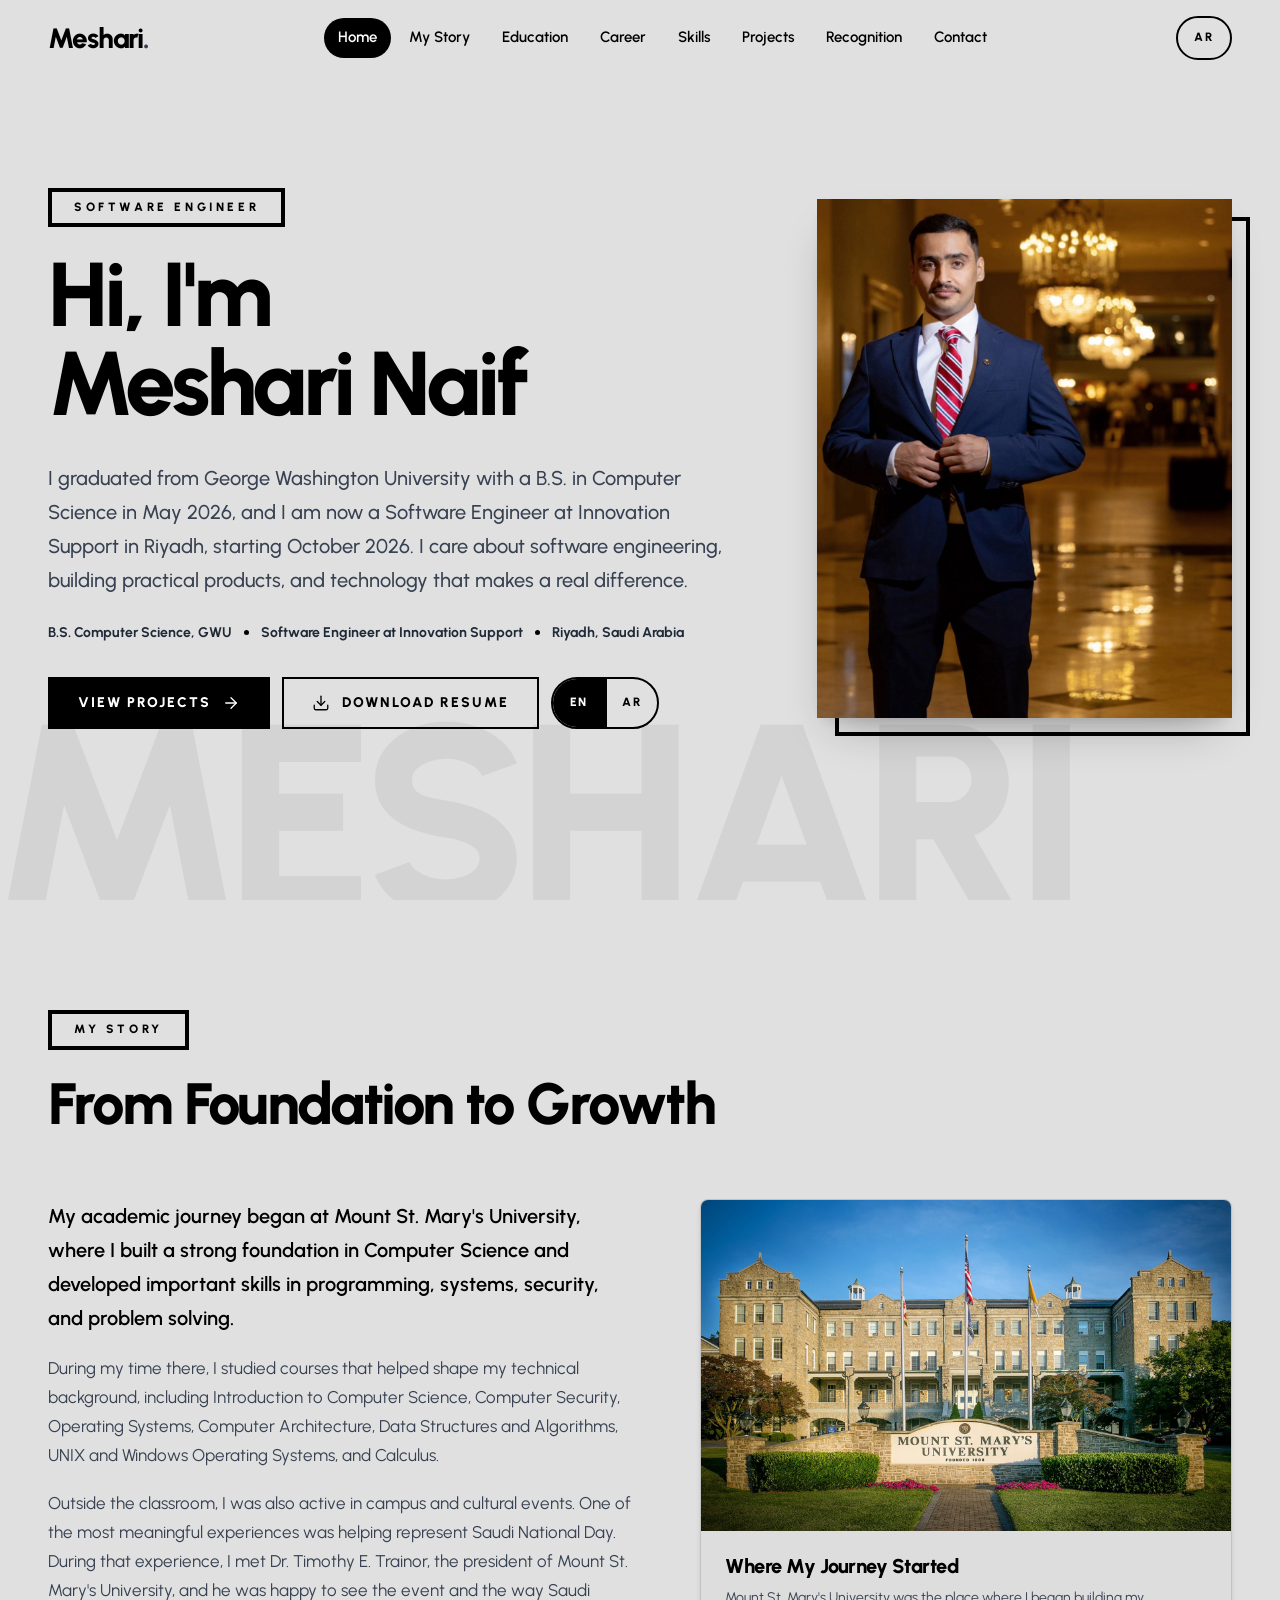
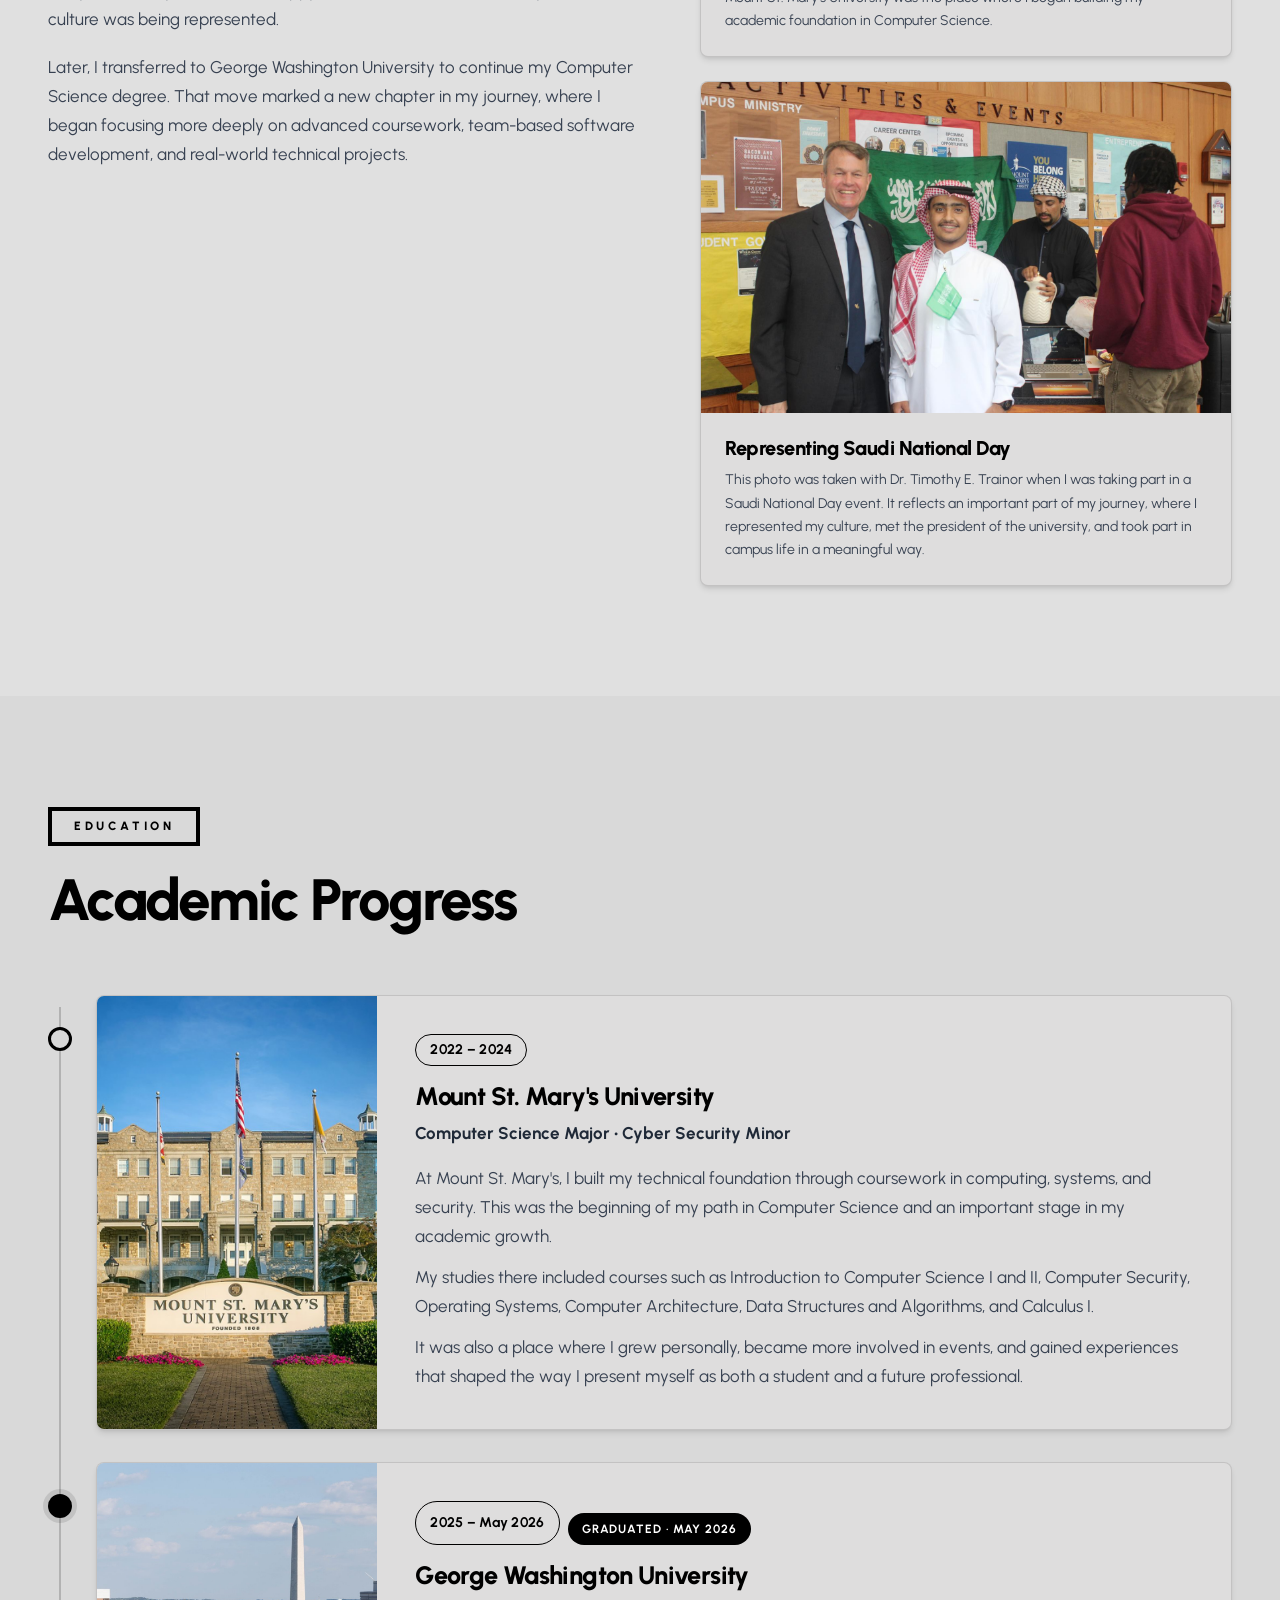
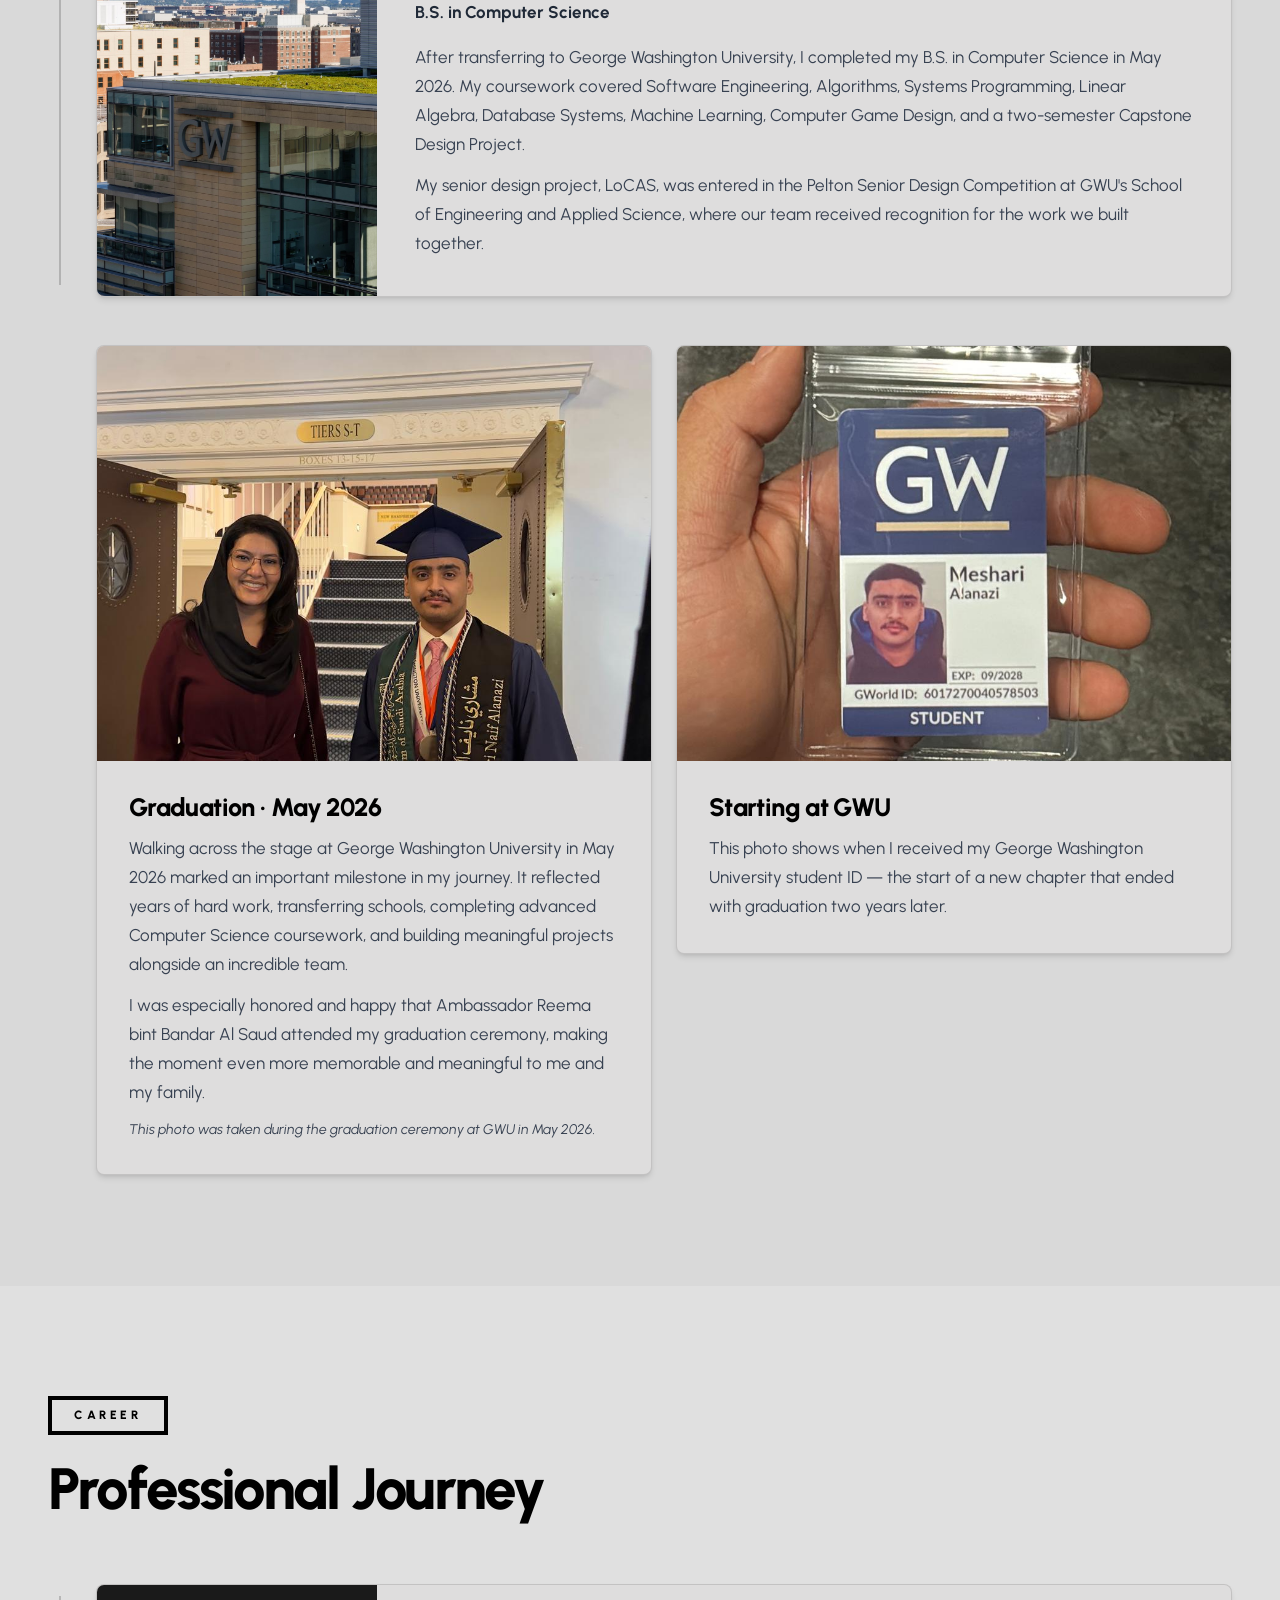
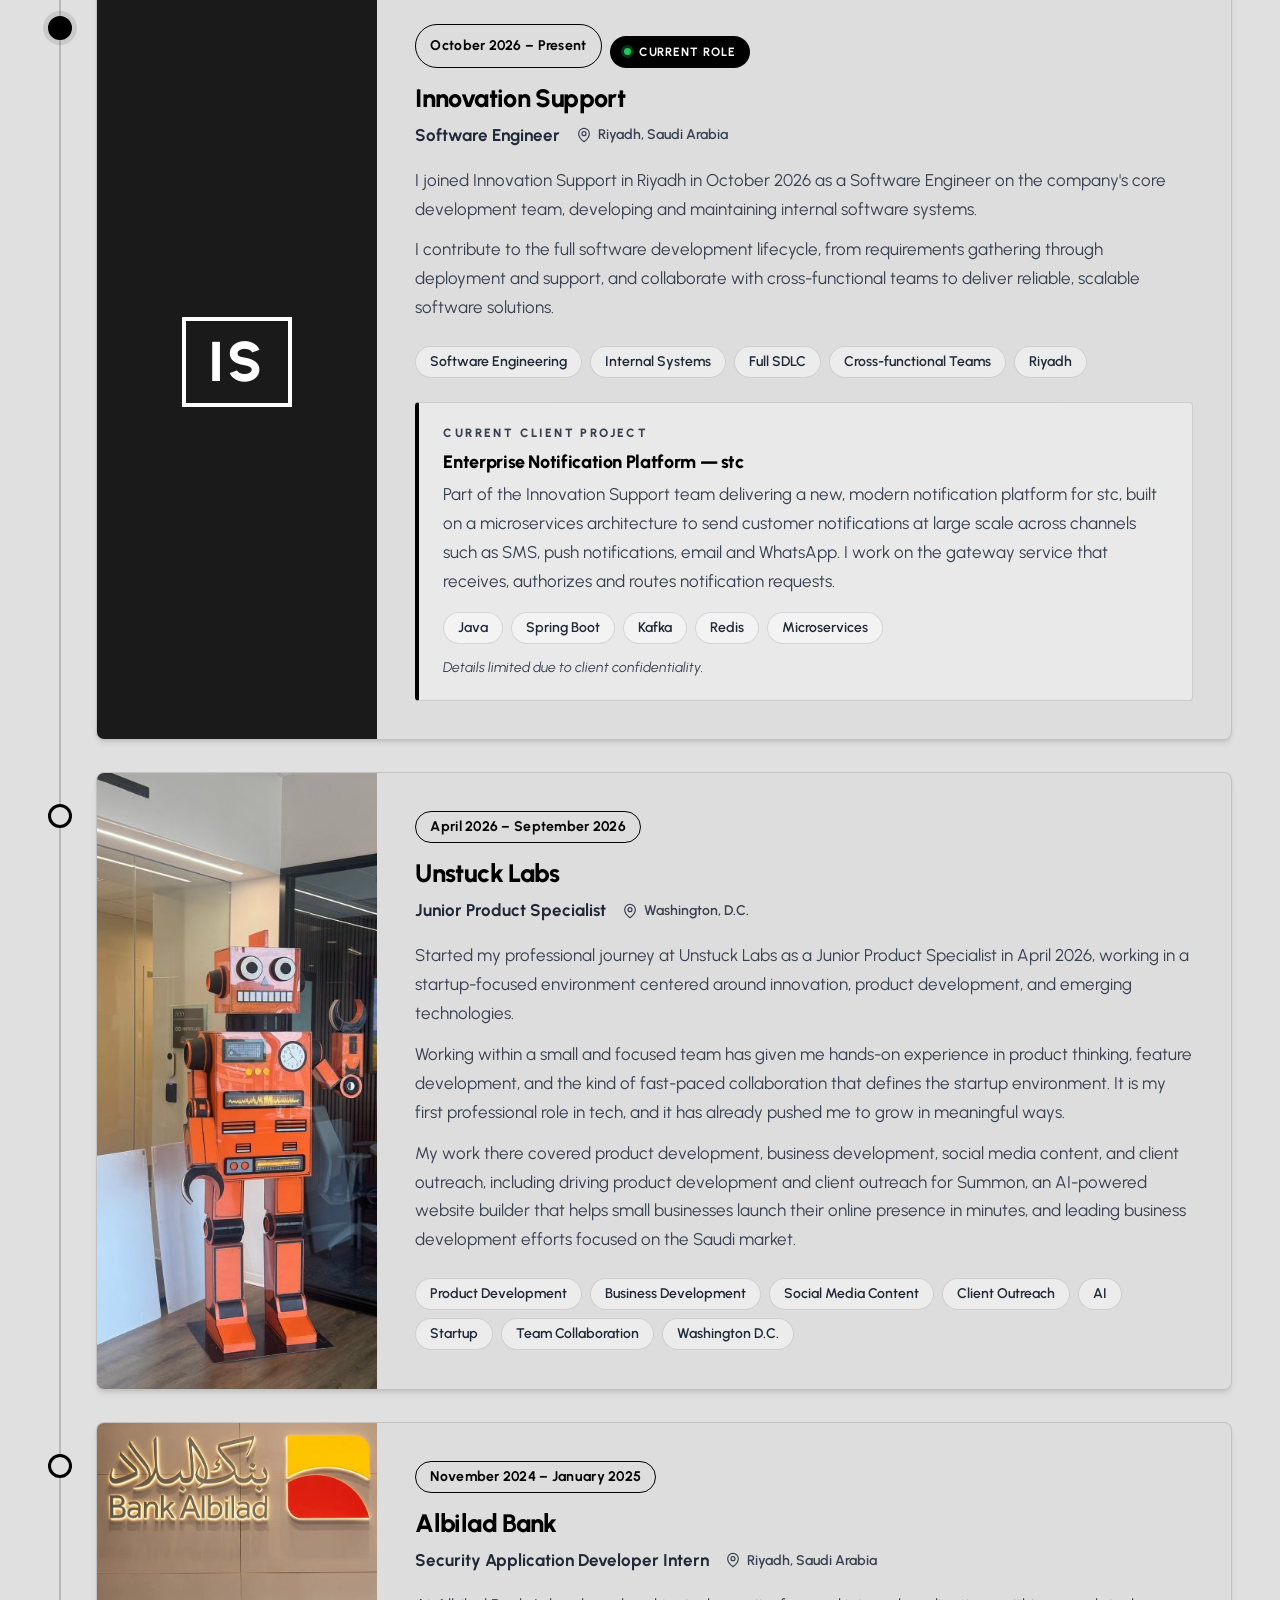
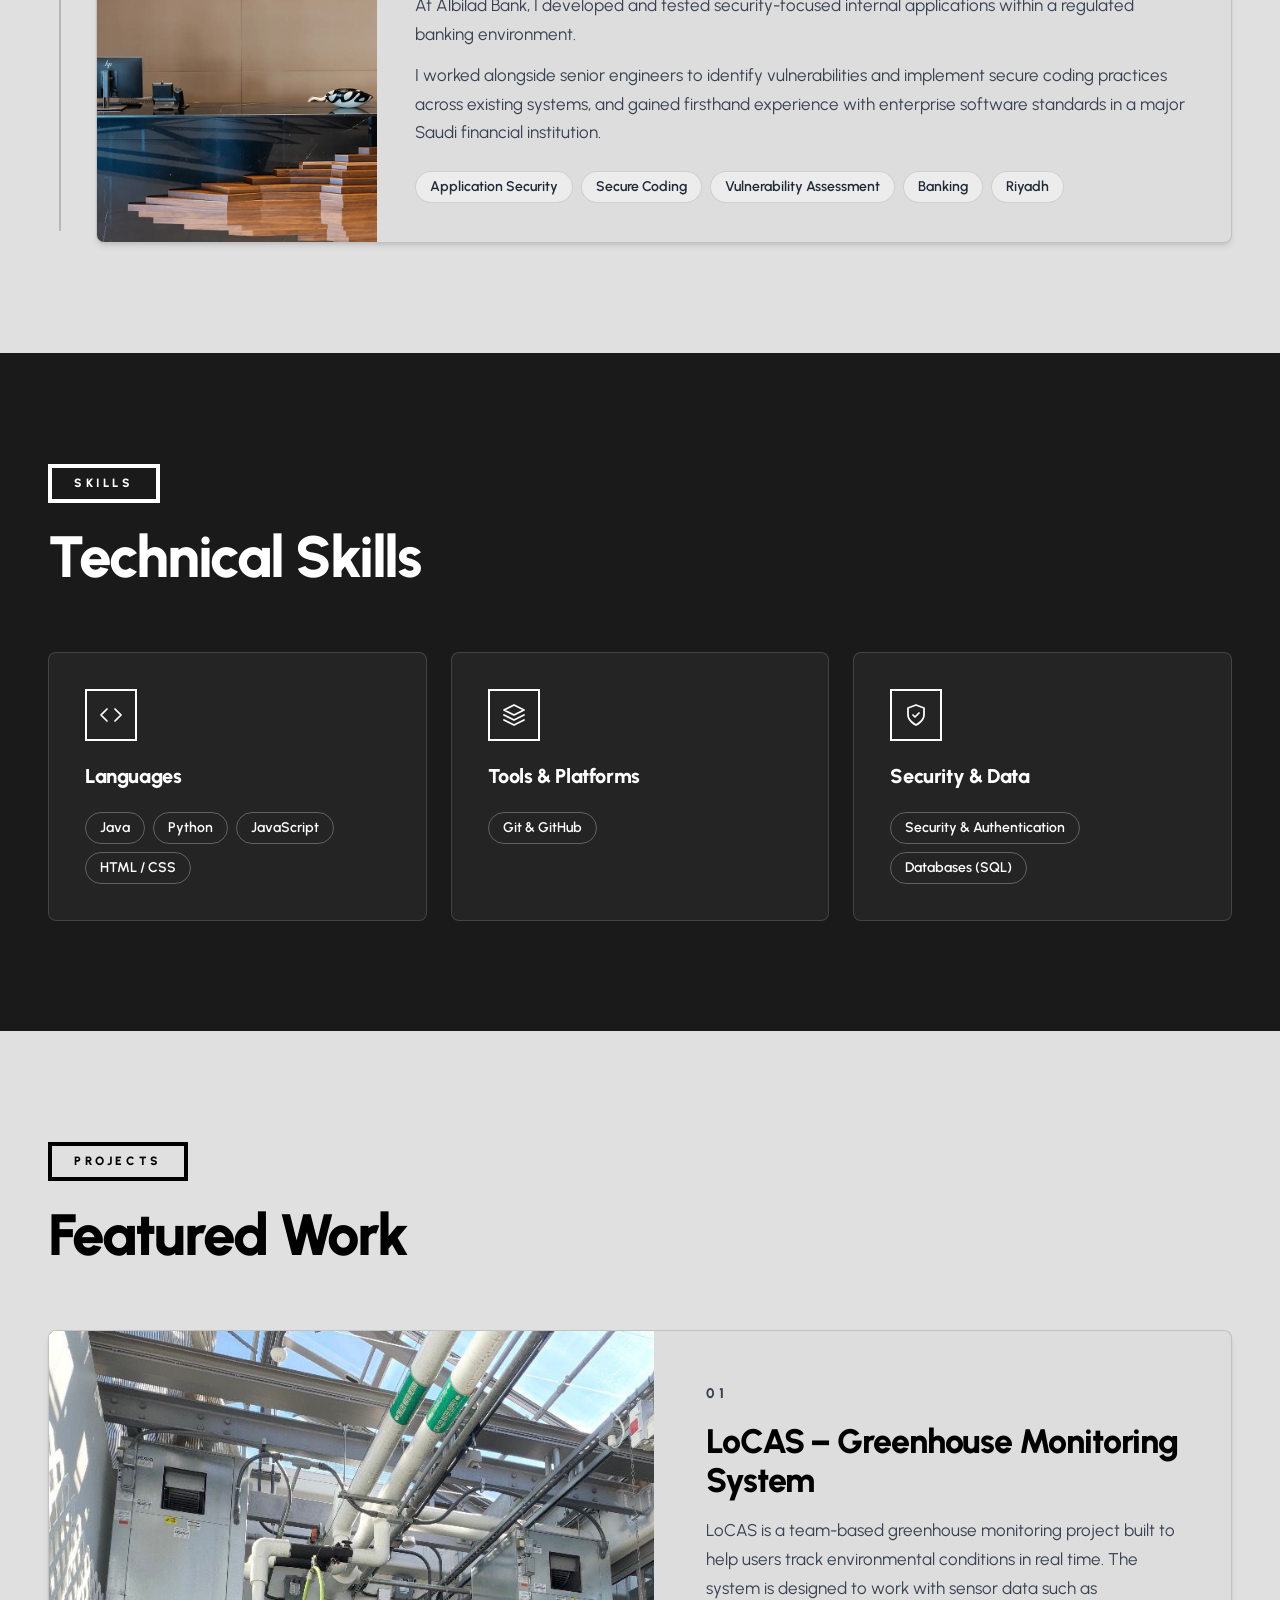
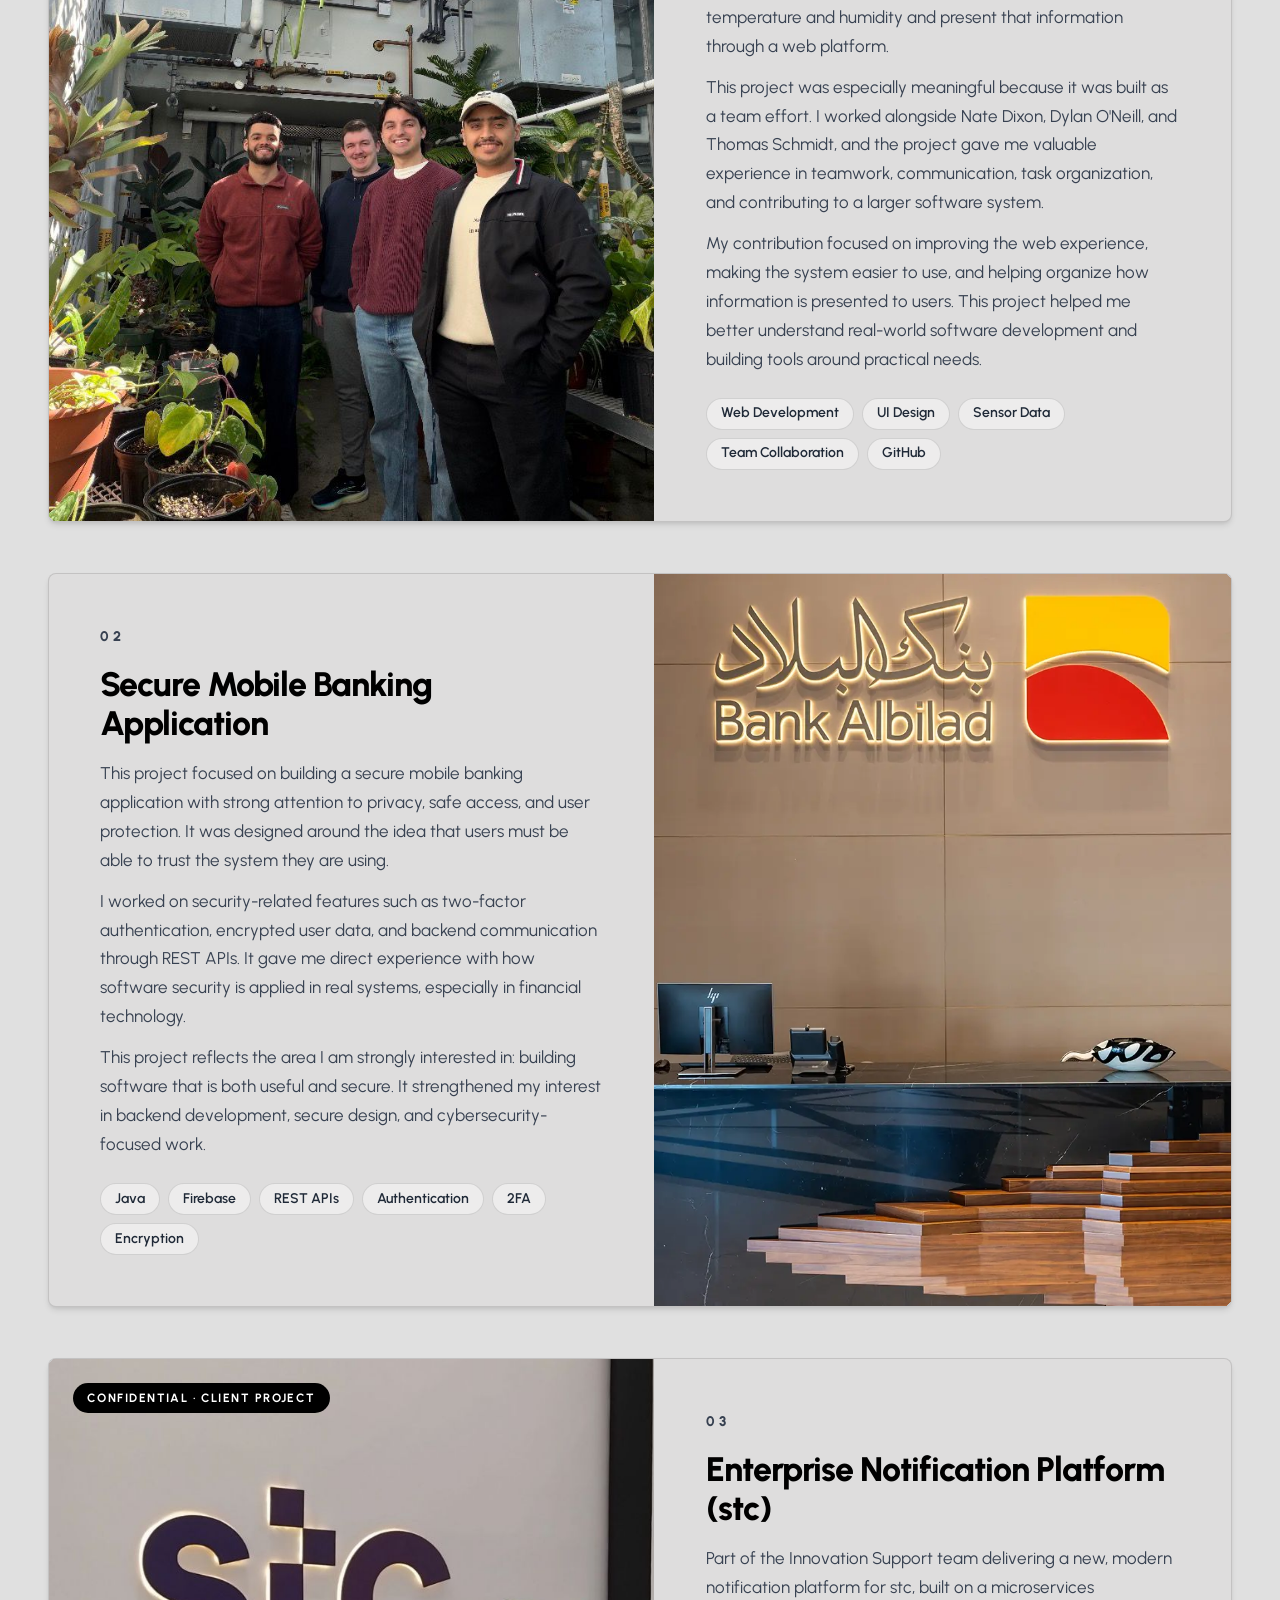
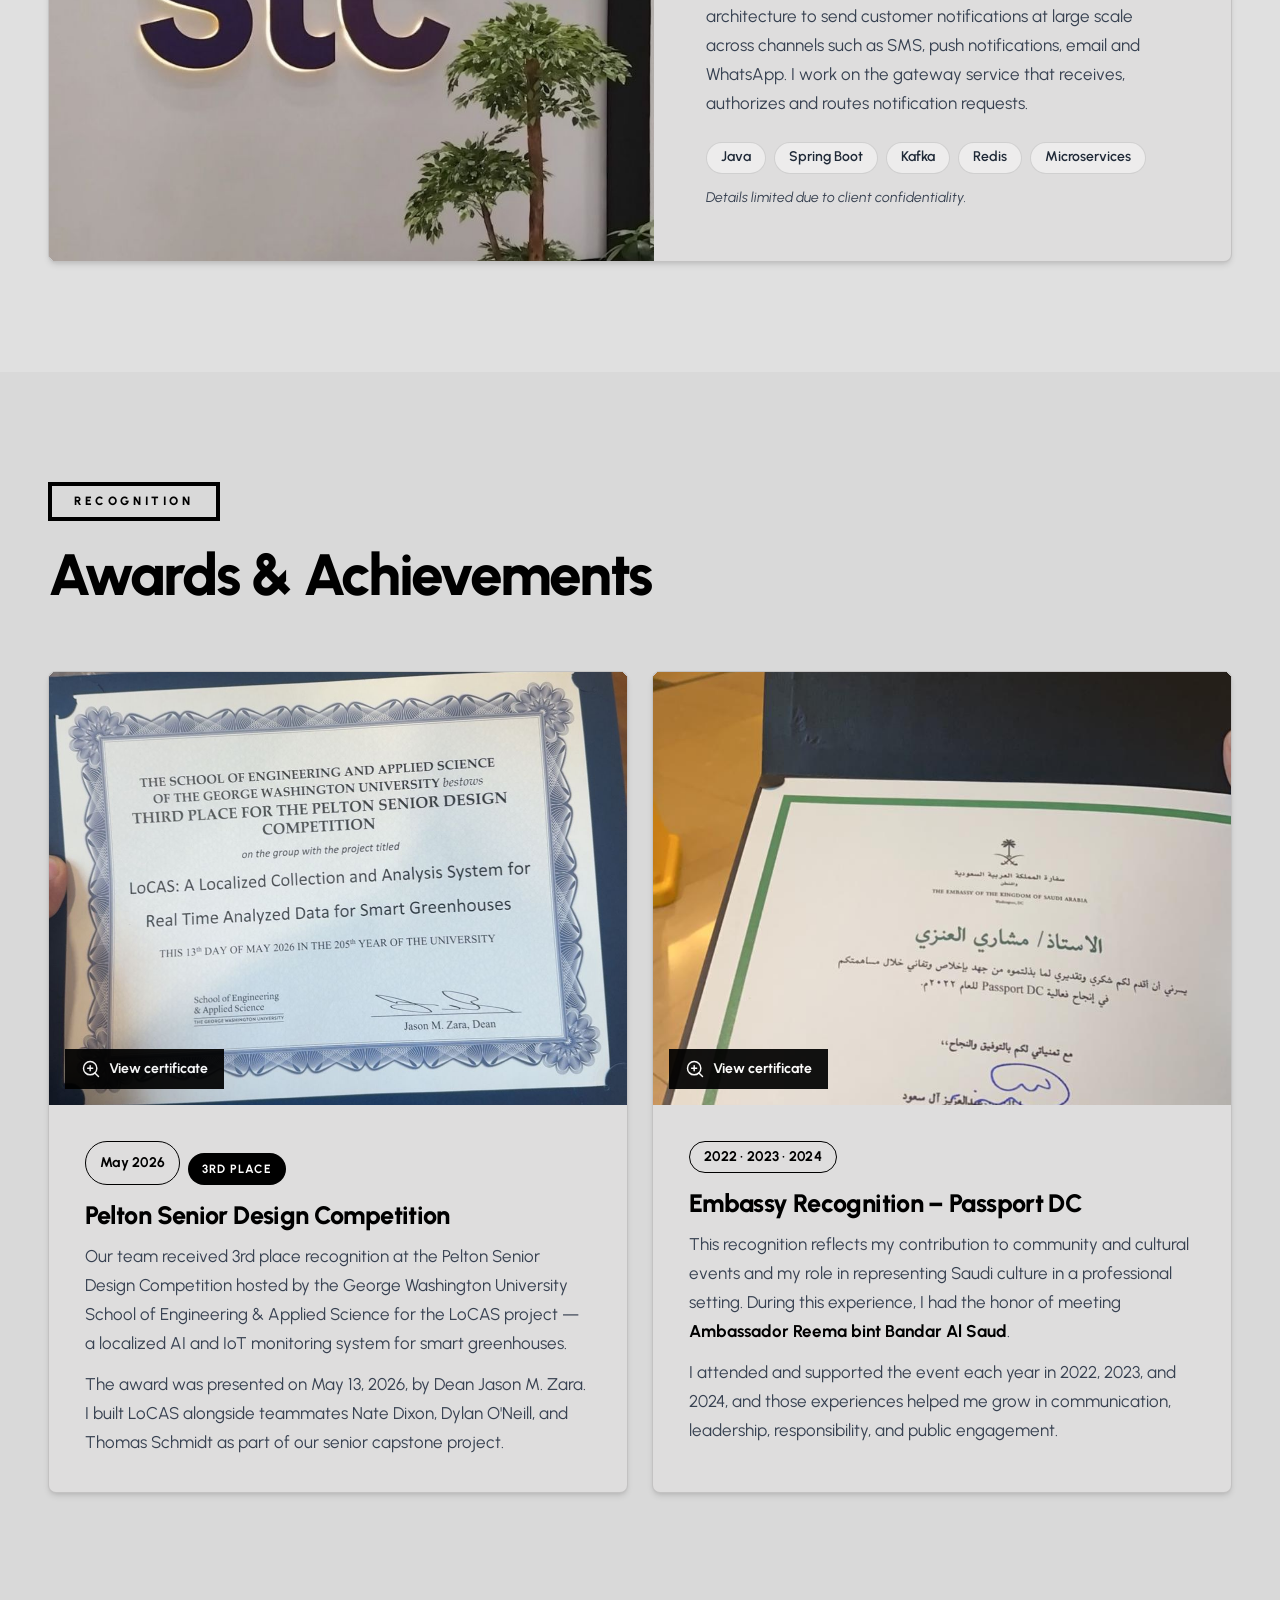
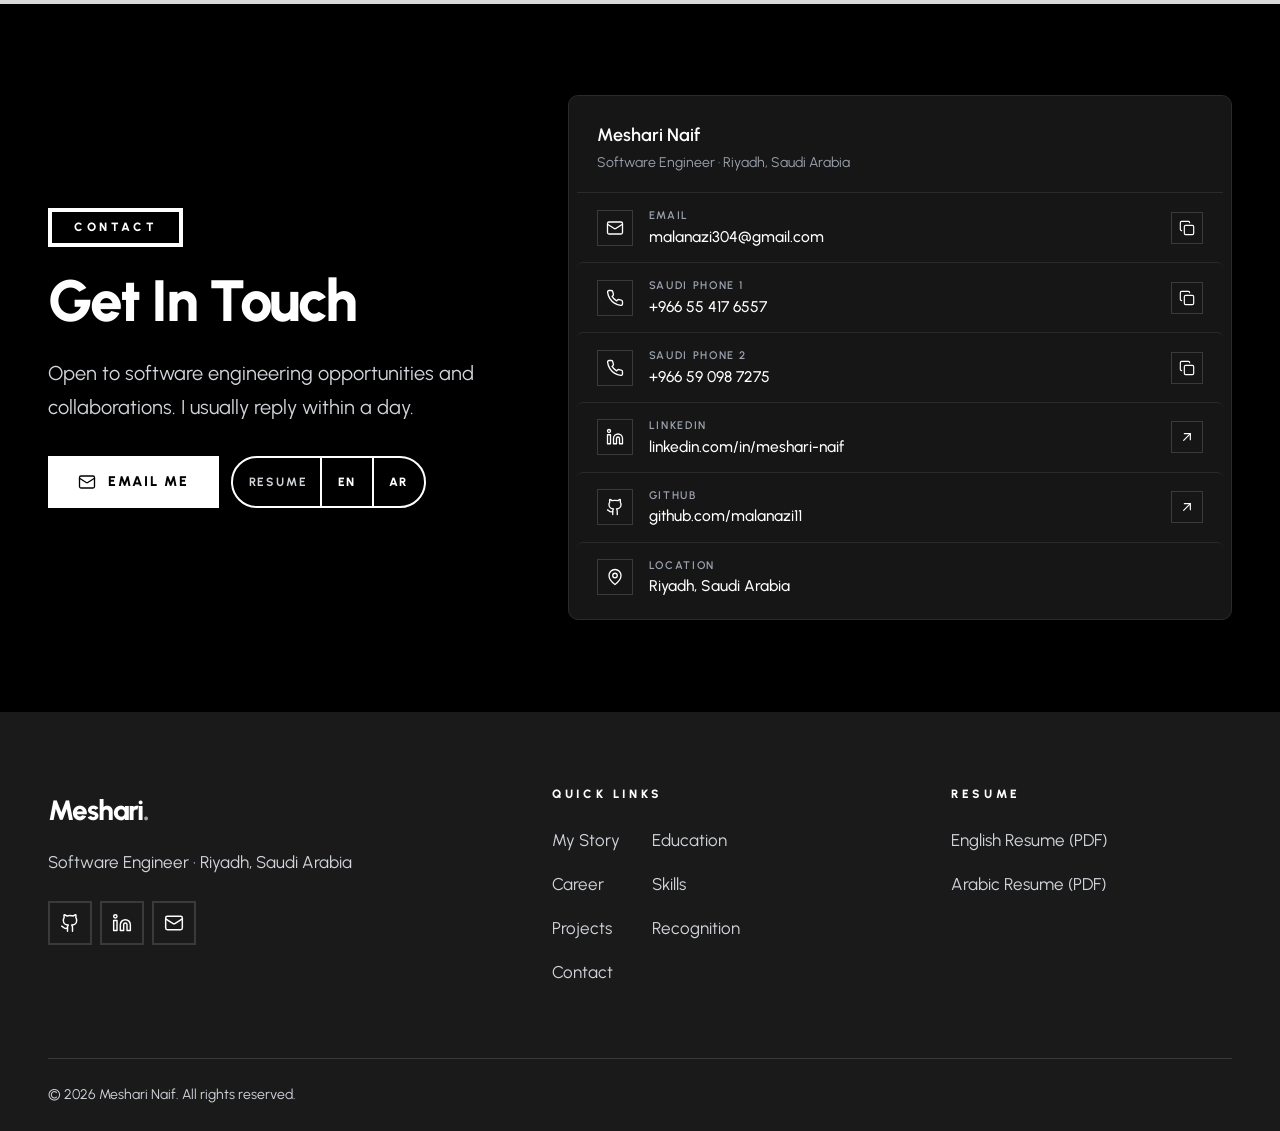
==== commit 996cff30: "Add stc photo to the Enterprise Notification Platform project card Co-Authored-By: Claude Opus 5.5 <" ====
--- a/index.html
+++ b/index.html
@@ -61,7 +61,6 @@
     <symbol id="i-code" viewBox="0 0 24 24"><path d="m16 18 6-6-6-6"/><path d="m8 6-6 6 6 6"/></symbol>
     <symbol id="i-layers" viewBox="0 0 24 24"><path d="m12 2 10 5-10 5L2 7z"/><path d="m2 17 10 5 10-5"/><path d="m2 12 10 5 10-5"/></symbol>
     <symbol id="i-shield" viewBox="0 0 24 24"><path d="M12 22s8-4 8-10V5l-8-3-8 3v7c0 6 8 10 8 10z"/><path d="m9 12 2 2 4-4"/></symbol>
-    <symbol id="i-bell" viewBox="0 0 24 24"><path d="M6 8a6 6 0 0 1 12 0c0 7 3 9 3 9H3s3-2 3-9"/><path d="M10.3 21a1.94 1.94 0 0 0 3.4 0"/></symbol>
     <symbol id="i-zoom"viewBox="0 0 24 24"><circle cx="11" cy="11" r="8"/><path d="m21 21-4.3-4.3"/><path d="M11 8v6"/><path d="M8 11h6"/></symbol>
   </svg>
 
@@ -526,13 +525,11 @@
             </div>
           </article>
 
-          <!-- Client project: text-only card (no client branding or images) -->
-          <article class="card project project--text" data-reveal>
-            <div class="project__media project__media--panel">
+          <!-- Client project -->
+          <article class="card project" data-reveal>
+            <div class="project__media">
+              <img id="stcImg" src="images/STC.jpg" alt="stc logo" width="800" height="951" loading="lazy" decoding="async" style="object-position: 40% 35%">
               <p class="project__panel-badge" id="stcBadge">Confidential · Client Project</p>
-              <span class="project__panel-icon" aria-hidden="true">
-                <svg class="icon"><use href="#i-bell"/></svg>
-              </span>
             </div>
             <div class="project__body">
               <span class="project__index" aria-hidden="true">03</span>
--- a/style.css
+++ b/style.css
@@ -980,36 +980,17 @@
 
 .project__body p + p { margin-top: var(--s-12); }
 
-/* Text-only project card (client work: no images or branding) */
-.project__media--panel {
-  display: grid;
-  place-items: center;
-  background: var(--ink);
-  color: var(--on-ink);
-}
-
-.project__panel-icon {
-  display: grid;
-  place-items: center;
-  width: clamp(96px, 8vw + 40px, 136px);
-  aspect-ratio: 1;
-  border: 4px solid currentColor;
-  transition: transform var(--t-base) var(--ease);
-}
-
-.project__panel-icon .icon { width: 44%; height: 44%; stroke-width: 1.5; }
-
-.card:hover .project__panel-icon { transform: scale(1.05); }
-
+/* "Confidential · Client Project" badge over the client project photo */
 .project__panel-badge {
   position: absolute;
+  z-index: 1;
   top: var(--s-24);
   inset-inline-start: var(--s-24);
   display: inline-flex;
   align-items: center;
   min-height: 30px;
   padding: 4px 14px;
-  border: 1px solid rgba(255, 255, 255, 0.4);
+  background: var(--black);
   border-radius: var(--r-pill);
   font-size: var(--fs-xs);
   font-weight: 700;
@@ -1481,10 +1462,6 @@
 
   .monogram { min-height: 0; aspect-ratio: 16 / 7; }
 
-  .project__media--panel { aspect-ratio: 16 / 10; }
-
-  .project__panel-icon { width: 80px; }
-
   .project__panel-badge { top: var(--s-16); inset-inline-start: var(--s-16); }
 
   .client-project { padding: var(--s-16) 14px; border-inline-start-width: 3px; }
